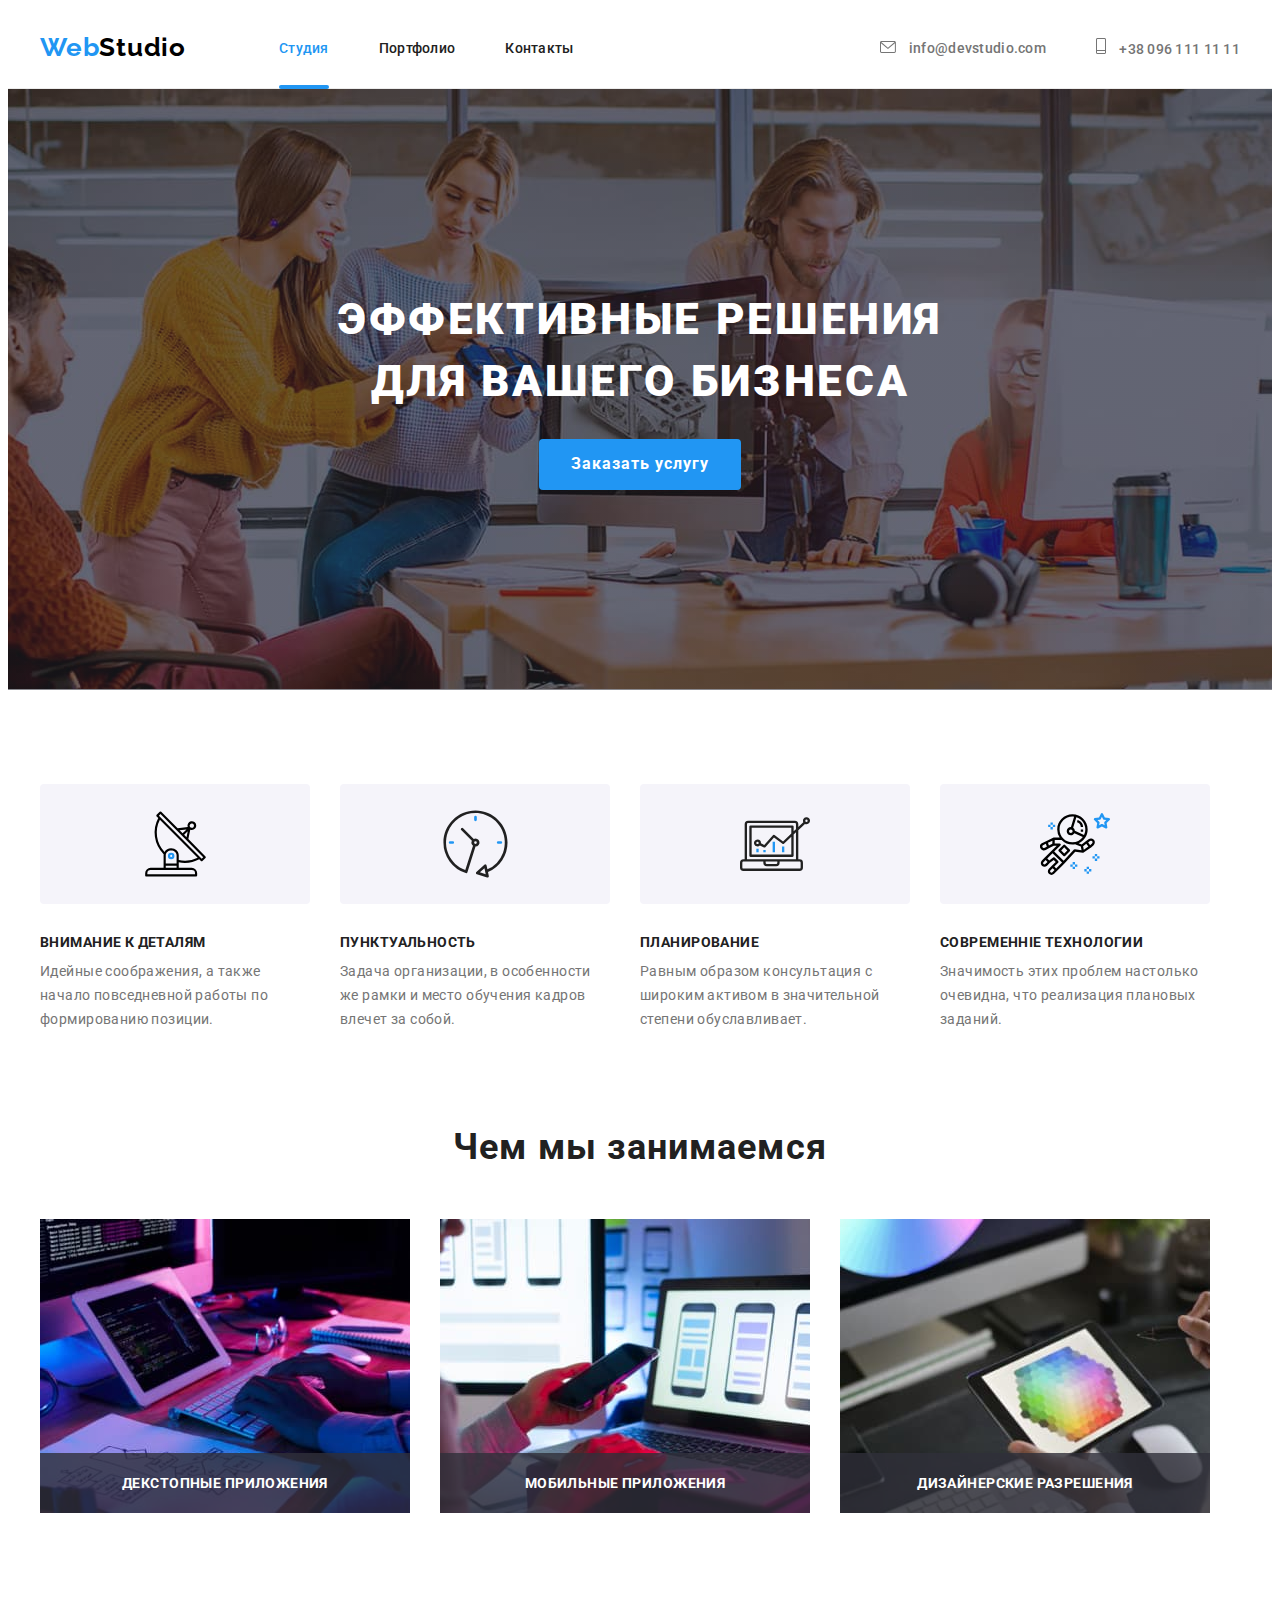
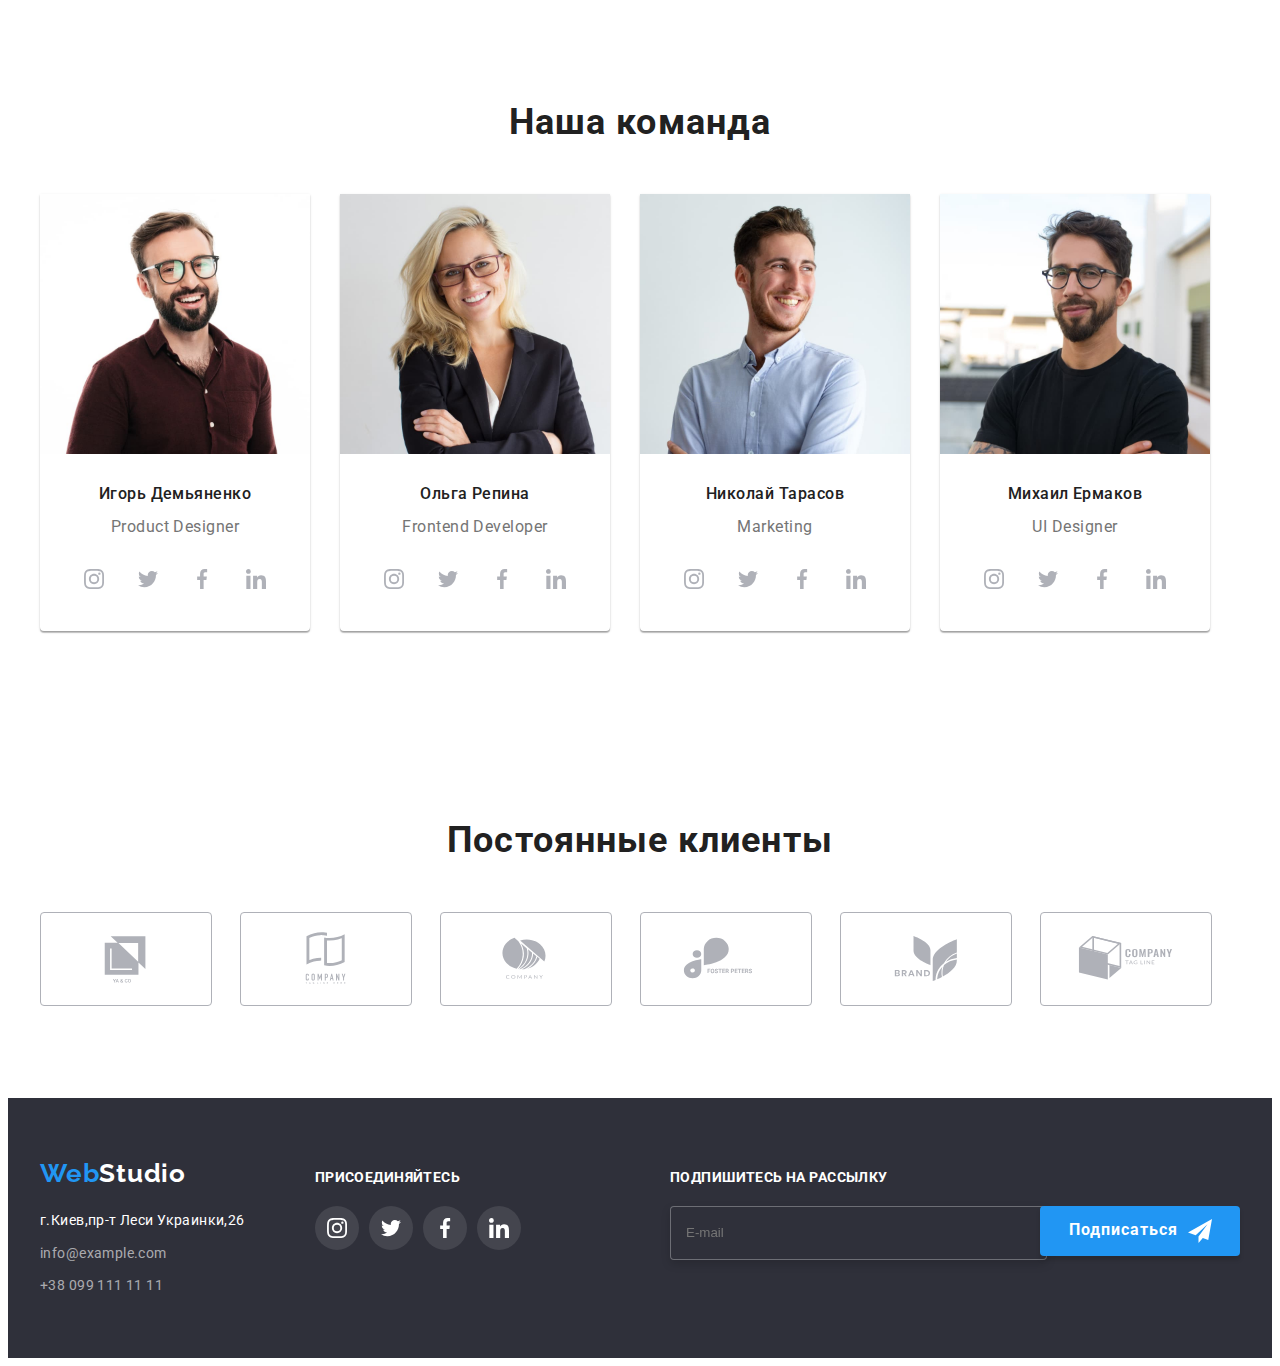
==== index.html @ 76619e41 "Add files via upload" ====
<!DOCTYPE html>
<html lang="en">

<head>
    <meta charset="UTF-8" />
    <meta http-equiv="X-UA-Compatible" content="IE=edge" />
    <meta name="viewport" content="width=device-width, initial-scale=1.0" />
    <title>Document</title>
    <link rel="stylesheet" href="https://cdnjs.cloudflare.com/ajax/libs/modern-normalize/1.1.0/modern-normalize.min.css"
        integrity="sha512-wpPYUAdjBVSE4KJnH1VR1HeZfpl1ub8YT/NKx4PuQ5NmX2tKuGu6U/JRp5y+Y8XG2tV+wKQpNHVUX03MfMFn9Q=="
        crossorigin="anonymous" referrerpolicy="no-referrer" />
    <link rel="preconnect" href="https://fonts.googleapis.com">
    <link rel="preconnect" href="https://fonts.gstatic.com" crossorigin>
    <link
        href="https://fonts.googleapis.com/css2?family=Raleway:wght@700&family=Roboto:wght@400;500;700;900&display=swap"
        rel="stylesheet">
    <link rel="stylesheet" href="/css/main.min.css">
</head>

<body>
    <header class="header">
        <div class="container header-container">
            <a class="logo" href="">
                <span class="logo__label">Web</span><span class="logo__label logo__label--black">Studio</span>
            </a>
            <nav class="menu">
                <ul class="menu__list">
                    <li class="menu__item"><a class="menu__link menu__link--current" href="/">Cтудия</a></li>
                    <li class="menu__item"><a class="menu__link" href="/portfolio.html">Портфолио</a></li>
                    <li class="menu__item"><a class="menu__link" href="/">Контакты</a></li>
                </ul>
            </nav>
            <ul class="auth-nav">
                <li class="auth-nav__item"><a class="auth-nav__link" href="malito:info@devstudio.com">
                        <svg class="auth-nav__icon" width="16" height="12">
                            <use href="./img/icons.svg#icon-phone"></use>
                        </svg>
                        info@devstudio.com</a>
                </li>
                <li class="auth-nav__item"><a class="auth-nav__link" href="tel:+380961111111">
                        <svg class="auth-nav__icon" width="10" height="16">
                            <use href="./img/icons.svg#icon-mobile"></use>
                        </svg>
                        +38 096 111 11 11</a></li>
            </ul>
        </div>
    </header>
    <main>
        <!-- HERO -->
        <section class="section hero">
            <div class="container">
                <h1 class="hero__title">ЭФФЕКТИВНЫЕ РЕШЕНИЯ ДЛЯ ВАШЕГО БИЗНЕСА</h1>
                <button data-modal-open class="hero__button" type="button">Заказать услугу</button>
                <div class="backdrop is-hidden" data-modal>
                    <div class="modal">
                        <form class="modal__form">
                            <h2 class="modal__title">Оставьте свои данные, мы вам перезвоним</h2>
                            <label class="modal__field">
                                <span class="modal__label">Имя</span>
                                <input type="text" class="modal__input" name="name" />
                                <svg class="modal__icon" width="18" height="18">
                                    <use href="./img/icons.svg#icon-person"></use>
                                </svg>
                            </label>
                            <label class="modal__field">
                                <span class="modal__label">Телефон</span>
                                <input type="text" class="modal__input" name="name" />
                                <svg class="modal__icon" width="18" height="18">
                                    <use href="./img/icons.svg#icon-phone-modal"></use>
                                </svg>
                            </label>
                            <label class="modal__field">
                                <span class="modal__label">Почта</span>
                                <input type="text" class="modal__input" name="name" />
                                <svg class="modal__icon" width="18" height="18">
                                    <use href="./img/icons.svg#icon-email-modal"></use>
                                </svg>
                            </label>
                            <label class="modal__textarea">
                                <span class="modal__textarea-item">Коментарий</span>
                                <textarea class="modal__textarea-coment" name="coment"
                                    placeholder="Введите текст"></textarea>
                            </label>
                            <label class="checkbox">
                                <input type="checkbox" class="checkbox__input" name="policy" />
                                <span class="checkbox__icon"></span>
                                <svg class="checkbox__check-icon" width="16" height="15">
                                    <use href="./img/icons.svg#icon-icon-check"></use>
                                </svg>
                                <span class="checkbox__text">Cоглашаюсь c рассылкой и принимаю <a
                                        class="checkbox__contract" href="/">Условия договора</a></span>
                            </label>
                            <button type="submit" class="modal__submit">Отправить</button>

                        </form>
                        <button class="modal__button" data-modal-close>
                            <svg width="18" height="18">
                                <use href="./img/icons.svg#icon-close"></use>
                            </svg>
                        </button>
                    </div>
                </div>
            </div>
        </section>
        <!-- FEATURE -->
        <section class="section">
            <div class="container">
                <ul class="feature">
                    <li class="feature__item">
                        <div class="feature__icon">
                            <svg width="65" height="70">
                                <use href="./img/icons.svg#icon-antena"></use>
                            </svg>
                        </div>
                        <h3 class="feature__title">ВНИМАНИЕ К ДЕТАЛЯМ</h3>
                        <p class="feature__text">Идейные соображения, а также начало повседневной
                            работы по
                            формированию
                            позиции.
                        </p>
                    </li>
                    <li class="feature__item">
                        <div class="feature__icon">
                            <svg width="67" height="70">
                                <use href="./img/icons.svg#icon-clock"></use>
                            </svg>
                        </div>
                        <h3 class="feature__title">ПУНКТУАЛЬНОСТЬ</h3>
                        <p class="feature__text">
                            Задача организации, в особенности же рамки и место обучения кадров
                            влечет за собой.
                        </p>
                    </li>
                    <li class="feature__item">
                        <div class="feature__icon">
                            <svg width="70" height="70">
                                <use href="./img/icons.svg#icon-diagram"></use>
                            </svg>
                        </div>
                        <h3 class="feature__title">ПЛАНИРОВАНИЕ</h3>
                        <p class="feature__text">
                            Равным образом консультация с широким активом в значительной
                            степени обуславливает.
                        </p>
                    </li>
                    <li class="feature__item">
                        <div class="feature__icon">
                            <svg width="70" height="70">
                                <use href="./img/icons.svg#icon-astronaut"></use>
                            </svg>
                        </div>
                        <h3 class="feature__title">СОВРЕМЕННІЕ ТЕХНОЛОГИИ</h3>
                        <p class="feature__text">Значимость этих проблем настолько очевидна, что
                            реализация плановых
                            заданий.
                        </p>
                    </li>
                </ul>
            </div>
        </section>
        <!-- ACTIVITY -->
        <section class="section--activity">
            <div class="activity container">
                <h2 class="pre__title">Чем мы занимаемся</h2>
                <ul class="activity__list">
                    <li class="activity__item">
                        <div class="activity__thumb">
                            <div class="activity__thumb-box">
                                <h3 class="activity__thumb-product">ДЕКСТОПНЫЕ ПРИЛОЖЕНИЯ</h3>
                            </div>
                            <img src="/img/planning.jpg" alt="Планирование" width="370" />
                        </div>
                    </li>
                    <li class="activity__item">
                        <div class="activity__thumb">
                            <div class="activity__thumb-box">
                                <h3 class="activity__thumb-product">МОБИЛЬНЫЕ ПРИЛОЖЕНИЯ</h3>
                            </div>
                            <img src="/img/Punctuality.jpg" alt="Пунктуальность" width="370" />
                        </div>
                    </li>
                    <li class="activity__item">
                        <div class="activity__thumb">
                            <div class="activity__thumb-box">
                                <h3 class="activity__thumb-product">ДИЗАЙНЕРСКИЕ РАЗРЕШЕНИЯ</h3>
                            </div>
                            <img src="/img/technologies.jpg" alt="Современные технологии" width="370" />
                        </div>
                    </li>
                </ul>
            </div>
        </section>
        <!-- Наша команда -->
        <section class="section comand">
            <div class="comand container">
                <h2 class="pre__title">Наша команда</h2>
                <ul class="comand__list">
                    <li class="comand__list-item">
                        <img src="/img/Product_Designer.jpg" alt="Product Designer" width="270" />
                        <div class="comand__thumb">
                            <h3 class="comand__thumb-title">Игорь Демьяненко</h3>
                            <p class="comand__thumb-text">Product Designer</p>
                            <div class="comand__icon">
                                <ul class="comand__icon-list">
                                    <li class="comand__icon-item">
                                        <a class="comand__icon-link" href="https://www.instagram.com">
                                            <svg width="20" height="20">
                                                <use href="./img/icons.svg#icon-instagram"></use>
                                            </svg>
                                        </a>
                                    </li>
                                    <li class="comand__icon-item">
                                        <a class="comand__icon-link" href="https://twitter.com">
                                            <svg width="20" height="20">
                                                <use href="./img/icons.svg#icon-twitter"></use>
                                            </svg>
                                        </a>
                                    </li>
                                    <li class="comand__icon-item">
                                        <a class="comand__icon-link" href="https://m.facebook.com">
                                            <svg class="icon-network" width="20" height="20">
                                                <use href="./img/icons.svg#icon-facebook"></use>
                                            </svg>
                                        </a>
                                    </li>
                                    <li class="comand__icon-item">
                                        <a class="comand__icon-link" href="https://www.linkedin.com">
                                            <svg width="20" height="20">
                                                <use href="./img/icons.svg#icon-linkedin"></use>
                                            </svg>
                                        </a>
                                    </li>
                                </ul>
                            </div>
                        </div>
                    </li>
                    <li class="comand__list-item">
                        <img src="/img/Frontend_Developer.jpg" alt="Frontend Developer" width="270" />
                        <div class="comand__thumb">
                            <h3 class="comand__thumb-title">Ольга Репина</h3>
                            <p class="comand__thumb-text">Frontend Developer</p>
                            <div class="comand__icon">
                                <ul class="comand__icon-list">
                                    <li class="comand__icon-item">
                                        <a class="comand__icon-link" href="https://www.instagram.com">
                                            <svg width="20" height="20">
                                                <use href="./img/icons.svg#icon-instagram"></use>
                                            </svg>
                                        </a>
                                    </li>
                                    <li class="comand__icon-item">
                                        <a class="comand__icon-link" href="https://twitter.com">
                                            <svg width="20" height="20">
                                                <use href="./img/icons.svg#icon-twitter"></use>
                                            </svg>
                                        </a>
                                    </li>
                                    <li class="comand__icon-item">
                                        <a class="comand__icon-link" href="https://m.facebook.com">
                                            <svg width="20" height="20">
                                                <use href="./img/icons.svg#icon-facebook"></use>
                                            </svg>
                                        </a>
                                    </li>
                                    <li class="comand__icon-item">
                                        <a class="comand__icon-link" href="https://www.linkedin.com">
                                            <svg width="20" height="20">
                                                <use href="./img/icons.svg#icon-linkedin"></use>
                                            </svg>
                                        </a>
                                    </li>
                                </ul>
                            </div>
                        </div>
                    </li>
                    <li class="comand__list-item">
                        <img src="/img/Marketing.jpg" alt="Marketing" width="270" />
                        <div class="comand__thumb">
                            <h3 class="comand__thumb-title">Николай Тарасов</h3>
                            <p class="comand__thumb-text">Marketing</p>
                            <div class="comand__icon">
                                <ul class="comand__icon-list">
                                    <li class="comand__icon-item">
                                        <a class="comand__icon-link" href="https://www.instagram.com">
                                            <svg width="20" height="20">
                                                <use href="./img/icons.svg#icon-instagram"></use>
                                            </svg>
                                        </a>
                                    </li>
                                    <li class="comand__icon-item">
                                        <a class="comand__icon-link" href="https://twitter.com">
                                            <svg width="20" height="20">
                                                <use href="./img/icons.svg#icon-twitter"></use>
                                            </svg>
                                        </a>
                                    </li>
                                    <li class="comand__icon-item">
                                        <a class="comand__icon-link" href="https://m.facebook.com">
                                            <svg width="20" height="20">
                                                <use href="./img/icons.svg#icon-facebook"></use>
                                            </svg>
                                        </a>
                                    </li>
                                    <li class="comand__icon-item">
                                        <a class="comand__icon-link" href="https://www.linkedin.com">
                                            <svg width="20" height="20">
                                                <use href="./img/icons.svg#icon-linkedin"></use>
                                            </svg>
                                        </a>
                                    </li>
                                </ul>
                            </div>
                        </div>
                    </li>
                    <li class="comand__list-item">
                        <img src="/img/UI_Designer.jpg" alt="Designer" width="270" />
                        <div class="comand__thumb">
                            <h3 class="comand__thumb-title">Михаил Ермаков</h3>
                            <p class="comand__thumb-text">UI Designer</p>
                            <div class="comand__icon">
                                <ul class="comand__icon-list">
                                    <li class="comand__icon-item">
                                        <a class="comand__icon-link" href="https://www.instagram.com">
                                            <svg width="20" height="20">
                                                <use href="./img/icons.svg#icon-instagram"></use>
                                            </svg>
                                        </a>
                                    </li>
                                    <li class="comand__icon-item">
                                        <a class="comand__icon-link" href="https://twitter.com">
                                            <svg width="20" height="20">
                                                <use href="./img/icons.svg#icon-twitter"></use>
                                            </svg>
                                        </a>
                                    </li>
                                    <li class="comand__icon-item">
                                        <a class="comand__icon-link" href="https://m.facebook.com">
                                            <svg width="20px" height="20px">
                                                <use href="./img/icons.svg#icon-facebook"></use>
                                            </svg>
                                        </a>
                                    </li>
                                    <li class="comand__icon-item">
                                        <a class="comand__icon-link" href="https://www.linkedin.com">
                                            <svg width="20" height="20">
                                                <use href="./img/icons.svg#icon-linkedin"></use>
                                            </svg>
                                        </a>
                                    </li>
                                </ul>
                            </div>
                        </div>
                    </li>
                </ul>
            </div>
        </section>
        <section class="section">
            <div class="client container">
                <h2 class="pre__title">Постоянные клиенты</h2>
                <ul class="client__list">
                    <li class="client__logo">
                        <a class="client__link" href="">
                            <svg class="client__icon" width="106" height="60">
                                <use href="./img/icons.svg#icon-client-one"></use>
                            </svg>
                        </a>
                    </li>
                    <li class="client__logo">
                        <a class="client__link" href="">
                            <svg class="client__icon" width="106" height="60">
                                <use href="./img/icons.svg#icon-client-two"></use>
                            </svg>
                        </a>
                    </li>
                    <li class="client__logo">
                        <a class="client__link" href="">
                            <svg class="client__icon" width="106" height="60">
                                <use href="./img/icons.svg#icon-client-three"></use>
                            </svg>
                        </a>
                    </li>
                    <li class="client__logo">
                        <a class="client__link" href="">
                            <svg class="client__icon" width="106" height="60">
                                <use href="./img/icons.svg#icon-client-four"></use>
                            </svg>
                        </a>
                    </li>
                    <li class="client__logo">
                        <a class="client__link" href="">
                            <svg class="client__icon" width="106" height="60">
                                <use href="./img/icons.svg#icon-client-five"></use>
                            </svg>
                        </a>
                    </li>
                    <li class="client__logo">
                        <a class="client__link" href="">
                            <svg class="client__icon" width="106" height="60">
                                <use href="./img/icons.svg#icon-client-six"></use>
                            </svg>
                        </a>
                    </li>
                </ul>
            </div>
        </section>
    </main>
    <!-- Footer -->
    <footer class="section--footer">
        <div class="footer container">
            <div class="footer__logo">
                <a class="footer__link" href="/">
                    <span class="footer__logo-label">Web</span><span
                        class="footer__logo-label footer__logo-label--white">Studio</span>
                </a>
                <address class="address">
                    <ul class="address__list">
                        <li class="address__item">
                            <a class="address__link address__link--map" href="/">г.Киев,пр-т Леси Украинки,26</a>
                        </li>
                        <li class="address__item">
                            <a class="address__link" href="malito:info@example.com">info@example.com</a>
                        </li>
                        <li class="address__item">
                            <a class="address__link" href="tel:+380991111111">+38 099 111 11 11
                            </a>
                        </li>
                    </ul>
                </address>
            </div>
            <div class="social">
                <h3 class="social__title">ПРИСОЕДИНЯЙТЕСЬ</h3>
                <ul class="social__list">
                    <li class="social__item">
                        <a class="social__link" href="https://www.instagram.com">
                            <svg width="20" height="20">
                                <use href="./img/icons.svg#icon-instagram"></use>
                            </svg>
                        </a>
                    </li>
                    <li class="social__item">
                        <a class="social__link" href="https://twitter.com">
                            <svg width="20" height="20">
                                <use href="./img/icons.svg#icon-twitter"></use>
                            </svg>
                        </a>
                    </li>
                    <li class="social__item">
                        <a class="social__link" href="https://m.facebook.com">
                            <svg width="20" height="20">
                                <use href="./img/icons.svg#icon-facebook"></use>
                            </svg>
                        </a>
                    </li>
                    <li class="social__item">
                        <a class="social__link" href="https://www.linkedin.com">
                            <svg width="20" height="20">
                                <use href="./img/icons.svg#icon-linkedin"></use>
                            </svg>
                        </a>
                    </li>
                </ul>
            </div>
            <div class="subscribe">
                <h3 class="subscribe__title">ПОДПИШИТЕСЬ НА РАССЫЛКУ</h3>
                <form class="subscribe__form">
                    <label class="subscribe__lebel">
                        <input type="text" class="subscribe__input" name="name" placeholder="E-mail" />
                    </label>
                    <button type="submit" class="subscribe__button">Подписаться
                        <svg class="subscribe__icon" width="24" height="24">
                            <use href="./img/icons.svg#icon-send"></use>
                        </svg>
                    </button>
                </form>
            </div>
        </div>
    </footer>
    <script src="./js/modal.js"></script>
</body>

</html>
---- css/main.min.css ----
:root{--main-text-color: #212121;--second-text-color: #757575;--third-text-color: #2196f3;--fourth-text-color: #ffffff;--five-text-color: #000000;--six-text-color: rgba(255, 255, 255, 0.6);--background-text-color: #2f303a;--background-icon-color: #f5f4fa;--icon-color: #afb1b8;--border-color: #eeeeee;--transition--: 250ms cubic-bezier(0.4, 0, 0.2, 1)}p,h1,h2,h3,h4,h5,h6{margin:0}a{text-decoration:none;-webkit-transition:var(--transition--);transition:var(--transition--)}ul{margin:0;padding:0;list-style:none}button{cursor:pointer;-webkit-transition:var(--transition--);transition:var(--transition--)}img{display:block;max-width:100%;height:auto}body{font-family:"Roboto","Raleway";color:var(--main-text-color)}.container{width:1200px;padding-left:15px;padding-right:15px;margin:0 auto}.section{padding-top:94px;padding-bottom:94px;margin:auto}.pre__title{text-align:center;font-weight:700;font-size:36px;line-height:1.2;letter-spacing:.03em;margin-bottom:50px}.header{padding-top:24px;padding-bottom:25px;margin:auto;border-bottom:1px solid #ececec;color:var(--fourth-text-color)}.header-container{display:-webkit-box;display:-ms-flexbox;display:flex;-webkit-box-align:center;-ms-flex-align:center;align-items:center}.logo{margin-right:93px}.logo__label{color:var(--third-text-color);font-style:normal;font-family:Raleway;font-weight:700;font-size:26px;line-height:1.2;letter-spacing:.03em}.logo__label--black{color:var(--five-text-color)}.menu{display:-webkit-box;display:-ms-flexbox;display:flex;-webkit-box-align:center;-ms-flex-align:center;align-items:center;-webkit-transition:var(--transition--);transition:var(--transition--)}.menu__list{display:-webkit-box;display:-ms-flexbox;display:flex;-webkit-transition:var(--transition--);transition:var(--transition--)}.menu__list .menu__item:not(:last-child){margin-right:50px}.menu__link{color:var(--main-text-color);font-weight:500;font-size:14px;line-height:1.2;letter-spacing:.02em;-webkit-transition:var(--transition--);transition:var(--transition--)}.menu__link--current{position:relative;color:var(--third-text-color)}.menu__link--current::after{position:absolute;margin-top:28px;content:"";display:block;width:100%;height:4px;background:var(--third-text-color);border-radius:2px;-webkit-transition:var(--transition--);transition:var(--transition--)}.menu__link:hover,.menu__link:focus{color:var(--third-text-color)}.auth-nav{display:-webkit-box;display:-ms-flexbox;display:flex;margin-left:auto;-webkit-box-align:center;-ms-flex-align:center;align-items:center}.auth-nav .auth-nav__item:not(:last-child){margin-right:50px}.auth-nav .auth-nav__icon{margin-right:10px;fill:currentColor}.auth-nav__link{color:var(--second-text-color);font-weight:500;font-size:14px;line-height:1.2;letter-spacing:.02em;-webkit-transition:var(--transition--);transition:var(--transition--)}.auth-nav__link:hover,.auth-nav__link:focus{color:var(--third-text-color)}.hero{max-width:1600px;padding-top:200px;padding-bottom:200px;margin:auto;text-align:center;background-image:-webkit-gradient(linear, left top, right top, from(rgba(47, 48, 58, 0.4)), to(rgba(47, 48, 58, 0.4))),url(../img/img-hero.jpg);background-image:linear-gradient(to right, rgba(47, 48, 58, 0.4), rgba(47, 48, 58, 0.4)),url(../img/img-hero.jpg);background-position:center;background-repeat:no-repeat;background-color:rgba(47,48,58,.4)}.hero__title{width:696px;height:120px;margin-left:auto;margin-right:auto;margin-bottom:30px;color:var(--fourth-text-color);font-weight:900;font-size:44px;line-height:1.4;letter-spacing:.06em}.hero__button{display:block;padding:10px 32px;border-radius:4px;margin-right:auto;margin-left:auto;border:none;background-color:var(--third-text-color);color:var(--fourth-text-color);font-family:inherit;font-weight:700;font-size:16px;line-height:1.9;letter-spacing:.06em;-webkit-transition:var(--transition--);transition:var(--transition--)}.hero-buttons:focus{color:var(--fourth-text-color)}.backdrop{position:fixed;top:0;left:0;width:100%;height:100%;background-color:rgba(0,0,0,.2);opacity:1;-webkit-transition:var(--transition--);transition:var(--transition--);z-index:1}.backdrop.is-hidden{opacity:0;pointer-events:none}.modal{position:absolute;top:50%;left:50%;-webkit-transform:translate(-50%, -50%);transform:translate(-50%, -50%);-webkit-transition:var(--transition--);transition:var(--transition--);max-width:528px;max-height:581px;background-color:var(--fourth-text-color);-webkit-box-shadow:0px 1px 3px rgba(0,0,0,.12),0px 1px 1px rgba(0,0,0,.14),0px 2px 1px rgba(0,0,0,.2);box-shadow:0px 1px 3px rgba(0,0,0,.12),0px 1px 1px rgba(0,0,0,.14),0px 2px 1px rgba(0,0,0,.2);border-radius:4px}.modal__form{padding:40px;width:528px;height:581px}.modal__title{padding-bottom:30px;font-weight:700;font-size:20px;line-height:1.2;text-align:center;letter-spacing:.03em}.modal__field{position:relative;display:block;margin-bottom:28px}.modal__label{position:absolute;left:0;top:-15px;color:var(--second-text-color);font-size:12px;line-height:1.2;letter-spacing:.01em}.modal__input{width:100%;height:40px;margin:0;padding-left:42px;border:1px solid rgba(33,33,33,.2);border-radius:4px;outline:none;background-color:transparent;-webkit-transition:var(--transition--);transition:var(--transition--);cursor:pointer}.modal__input:focus+.modal__icon{fill:var(--third-text-color)}.modal__input:focus{border-color:var(--third-text-color)}.modal__icon{position:absolute;top:50%;-webkit-transform:translateY(-50%);transform:translateY(-50%);left:12px;-webkit-transition:var(--transition--);transition:var(--transition--)}.modal__textarea{position:relative;display:block;margin-bottom:20px}.modal__textarea-item{position:absolute;left:0;top:-15px;font-size:12px;line-height:1.2;letter-spacing:.01em;color:var(--second-text-color)}.modal__textarea-coment{width:100%;height:120px;padding:12px 16px;resize:none;border:1px solid rgba(33,33,33,.2);border-radius:4px;outline:none;-webkit-transition:var(--transition--);transition:var(--transition--);cursor:pointer}.modal__textarea-coment::-webkit-input-placeholder{font-size:12px;line-height:1.2;letter-spacing:.01em;color:rgba(117,117,117,.5)}.modal__textarea-coment::-moz-placeholder{font-size:12px;line-height:1.2;letter-spacing:.01em;color:rgba(117,117,117,.5)}.modal__textarea-coment:-ms-input-placeholder{font-size:12px;line-height:1.2;letter-spacing:.01em;color:rgba(117,117,117,.5)}.modal__textarea-coment::-ms-input-placeholder{font-size:12px;line-height:1.2;letter-spacing:.01em;color:rgba(117,117,117,.5)}.modal__textarea-coment::placeholder{font-size:12px;line-height:1.2;letter-spacing:.01em;color:rgba(117,117,117,.5)}.modal__textarea-coment:focus{border-color:var(--third-text-color)}.modal__submit{width:200px;height:50px;-webkit-box-shadow:0px 4px 4px rgba(0,0,0,.15);box-shadow:0px 4px 4px rgba(0,0,0,.15);border-radius:4px;color:var(--fourth-text-color);background-color:var(--third-text-color);border:none;font-family:inherit;font-weight:700;font-size:16px;line-height:1.9;letter-spacing:.06em;-webkit-transition:var(--transition--);transition:var(--transition--)}.checkbox{position:relative;display:block;width:423px;height:24px;margin-bottom:30px;-webkit-transition:var(--transition--);transition:var(--transition--)}.checkbox__input{position:absolute;-webkit-appearance:none;-moz-appearance:none;appearance:none;-webkit-transition:var(--transition--);transition:var(--transition--)}.checkbox__icon{position:absolute;display:block;left:0px;top:50%;-webkit-transform:translateY(-50%);transform:translateY(-50%);width:16px;height:15px;background-color:var(--fourth-text-color);border:2px solid var(--main-text-color);border-radius:2px;-webkit-transition:var(--transition--);transition:var(--transition--);border-color:var(--main-text-color)}.checkbox__check-icon{position:absolute;left:0px;top:50%;-webkit-transform:translateY(-50%);transform:translateY(-50%);z-index:1;opacity:0;-webkit-transition:var(--transition--);transition:var(--transition--);cursor:pointer}.checkbox__input:checked+.checkbox__icon{background-color:var(--third-text-color);background-size:contain;background-origin:border-box;border-color:var(--third-text-color)}.checkbox__input:checked~.checkbox__check-icon{opacity:1}.checkbox__text{display:block;position:absolute;left:23px;top:50%;-webkit-transform:translateY(-50%);transform:translateY(-50%);font-size:14px;line-height:1.7;letter-spacing:.01em;color:var(--second-text-color)}.checkbox__contract{color:var(--third-text-color);text-decoration:underline;-webkit-text-decoration-skip-ink:none;text-decoration-skip-ink:none}.modal__button{display:-webkit-box;display:-ms-flexbox;display:flex;position:absolute;width:30px;height:30px;top:8px;right:8px;border:1px solid rgba(0,0,0,.1);border-radius:50%;background-color:var(--fourth-text-color);-webkit-box-align:center;-ms-flex-align:center;align-items:center;cursor:pointer;-webkit-transition:var(--transition--);transition:var(--transition--)}.modal__button:hover{fill:var(--third-text-color)}.feature{display:-webkit-box;display:-ms-flexbox;display:flex}.feature__icon{display:-webkit-box;display:-ms-flexbox;display:flex;width:270px;height:120px;-webkit-box-pack:center;-ms-flex-pack:center;justify-content:center;-webkit-box-align:center;-ms-flex-align:center;align-items:center;margin-bottom:30px;border-radius:4px;background-color:var(--background-icon-color)}.feature__title{color:var(--main-text-color);font-weight:700;font-size:14px;line-height:1.2;letter-spacing:.03em}.feature__item:not(:last-child){margin-right:30px}.feature__text{width:270px;margin-top:10px;color:var(--second-text-color);font-size:14px;line-height:1.7;letter-spacing:.03em}.section--activity{padding-bottom:94px}.activity__list{display:-webkit-box;display:-ms-flexbox;display:flex}.activity__list .activity__item:not(:last-child){margin-right:30px}.activity__thumb{position:relative}.activity__thumb-product{position:absolute;color:var(--fourth-text-color);font-weight:700;font-size:14px;line-height:1.2;letter-spacing:.03em}.activity__thumb-box{position:absolute;display:-webkit-box;display:-ms-flexbox;display:flex;-webkit-box-pack:center;-ms-flex-pack:center;justify-content:center;-webkit-box-align:center;-ms-flex-align:center;align-items:center;width:100%;height:60px;bottom:0;background:rgba(47,48,58,.8)}.section--comand{background-color:var(--background-icon-color)}.comand__list{display:-webkit-box;display:-ms-flexbox;display:flex}.comand__list-item{background-color:var(--fourth-text-color);margin-right:30px;-webkit-box-shadow:0px 1px 3px rgba(0,0,0,.12),0px 1px 1px rgba(0,0,0,.14),0px 2px 1px rgba(0,0,0,.2);box-shadow:0px 1px 3px rgba(0,0,0,.12),0px 1px 1px rgba(0,0,0,.14),0px 2px 1px rgba(0,0,0,.2);border-radius:0px 0px 4px 4px;-webkit-transition:var(--transition--);transition:var(--transition--)}.comand__list .comand__list-item:last-child{margin-right:0px}.comand__thumb{padding-top:30px;padding-bottom:30px}.comand__thumb-title{text-align:center;color:var(--main-text-color);font-weight:500;font-size:16px;line-height:1.2;letter-spacing:.03em}.comand__thumb-text{margin-top:10px;text-align:center;color:var(--second-text-color);font-size:16px;line-height:1.7;letter-spacing:.03em}.comand__icon{width:206px;height:44px;margin-right:auto;margin-left:auto;margin-top:16px}.comand__icon-list{display:-webkit-box;display:-ms-flexbox;display:flex;-webkit-box-pack:justify;-ms-flex-pack:justify;justify-content:space-between;text-align:center;-webkit-box-align:center;-ms-flex-align:center;align-items:center}.comand__icon-item{display:-webkit-box;display:-ms-flexbox;display:flex;-webkit-box-pack:center;-ms-flex-pack:center;justify-content:center;margin-right:10px;background-color:var(--fourth-text-color)}.comand__icon-item:last-child{margin-right:0px}.comand__icon-link{display:-webkit-box;display:-ms-flexbox;display:flex;-webkit-box-pack:center;-ms-flex-pack:center;justify-content:center;-webkit-box-align:center;-ms-flex-align:center;align-items:center;width:44px;height:44px;border-radius:50%;fill:var(--icon-color);-webkit-transition:var(--transition--);transition:var(--transition--)}.comand__icon-link:hover,.comand__icon-link:focus{fill:var(--fourth-text-color);background-color:var(--third-text-color)}.client__list{display:-webkit-box;display:-ms-flexbox;display:flex}.client__logo{width:170px;height:92px;margin-right:30px}.client__logo:last-child{margin-right:0px}.client__link{width:100%;height:100%;display:-webkit-box;display:-ms-flexbox;display:flex;-webkit-box-align:center;-ms-flex-align:center;align-items:center;-webkit-box-pack:center;-ms-flex-pack:center;justify-content:center;border:1px solid #afb1b8;border-radius:4px;color:var(--icon-color);-webkit-transition:var(--transition--);transition:var(--transition--)}.client__icon{fill:currentColor}.client__link:hover,.client__link:focus{color:var(--third-text-color);border-color:var(--third-text-color)}.section--footer{padding-top:60px;padding-bottom:60px;margin-left:auto;margin-right:auto;background-color:var(--background-text-color);font-style:normal}.footer{display:-webkit-box;display:-ms-flexbox;display:flex;-webkit-box-align:baseline;-ms-flex-align:baseline;align-items:baseline}.footer__logo{margin-right:70px}.footer__logo-label{color:var(--third-text-color);font-style:normal;font-family:Raleway;font-weight:700;font-size:26px;line-height:1.2;letter-spacing:.03em}.footer__logo-label--white{color:var(--fourth-text-color)}.address{-webkit-box-align:center;-ms-flex-align:center;align-items:center}.address__list{margin-top:20px}.address__item:not(:last-child){margin-bottom:9px}.address__link{color:var(--six-text-color);font-style:normal;font-size:14px;line-height:1.7;letter-spacing:.03em;-webkit-transition:var(--transition--);transition:var(--transition--)}.address__link--map{color:var(--fourth-text-color)}.address__link:hover,.address__link:focus{color:var(--third-text-color)}.social__title{padding-bottom:20px;color:var(--fourth-text-color);font-weight:700;font-size:14px;line-height:1.2;letter-spacing:.03em}.social__list{display:-webkit-box;display:-ms-flexbox;display:flex;-webkit-box-pack:justify;-ms-flex-pack:justify;justify-content:space-between}.social__item{display:-webkit-box;display:-ms-flexbox;display:flex;-webkit-box-pack:center;-ms-flex-pack:center;justify-content:center;margin-right:10px}.social__item:last-child{margin-right:0px}.social__link{display:-webkit-box;display:-ms-flexbox;display:flex;-webkit-box-pack:center;-ms-flex-pack:center;justify-content:center;-webkit-box-align:center;-ms-flex-align:center;align-items:center;width:44px;height:44px;border-radius:50%;fill:var(--fourth-text-color);background-color:rgba(255,255,255,.1);-webkit-transition:var(--transition--);transition:var(--transition--)}.social__link:hover,.social__link:focus{background-color:var(--third-text-color)}.subscribe{margin-left:auto}.subscribe__title{display:block;padding-bottom:20px;color:var(--fourth-text-color);font-weight:700;font-size:14px;line-height:1.2;letter-spacing:.03em}.subscribe__form{display:-webkit-box;display:-ms-flexbox;display:flex;-webkit-box-pack:justify;-ms-flex-pack:justify;justify-content:space-between}.subscribe__lebel{width:358px;margin-right:12px}.subscribe__input{width:100%;height:100%;padding-left:15px;color:var(--second-text-color);background-color:var(--background-text-color);border:1px solid rgba(255,255,255,.3);-webkit-filter:drop-shadow(0px 4px 4px rgba(0, 0, 0, 0.15));filter:drop-shadow(0px 4px 4px rgba(0, 0, 0, 0.15));border-radius:4px;-webkit-transition:var(--transition--);transition:var(--transition--)}.subscribe__button{position:relative;width:200px;height:50px;border:none;text-align:center;padding-right:62px;padding-left:29px;background-color:var(--third-text-color);color:var(--fourth-text-color);font-family:inherit;font-weight:700;font-size:16px;line-height:1.9;letter-spacing:.06em;-webkit-transition:var(--transition--);transition:var(--transition--);-webkit-box-shadow:0px 4px 4px rgba(0,0,0,.15);box-shadow:0px 4px 4px rgba(0,0,0,.15);border-radius:4px;border:none}.subscribe__icon{position:absolute;left:148px;top:50%;-webkit-transform:translateY(-50%);transform:translateY(-50%)}.caption{visibility:hidden;position:absolute;width:1px;height:1px;border:0px;padding:0px;white-space:nowrap;overflow:hidden;-webkit-clip-path:inset(100%);clip-path:inset(100%);clip:rect(0 0 0 0)}.filter__list{display:-webkit-box;display:-ms-flexbox;display:flex;-webkit-box-pack:center;-ms-flex-pack:center;justify-content:center;-webkit-transition:var(--transition--);transition:var(--transition--)}.filter__item:not(:last-child){margin-right:8px}.filter__button{padding:6px 22px 6px 22px;border-radius:4px;border-color:Transparent;font-family:inherit;font-weight:500;font-size:16px;line-height:1.6;letter-spacing:.03em;-webkit-transition:var(--transition--);transition:var(--transition--)}.filter__button:hover,.filter__button:focus{background-color:var(--third-text-color);color:var(--fourth-text-color);-webkit-box-shadow:0px 3px 1px rgba(0,0,0,.1),0px 1px 2px rgba(0,0,0,.08),0px 2px 2px rgba(0,0,0,.12);box-shadow:0px 3px 1px rgba(0,0,0,.1),0px 1px 2px rgba(0,0,0,.08),0px 2px 2px rgba(0,0,0,.12)}.example__list{display:-webkit-box;display:-ms-flexbox;display:flex;-ms-flex-wrap:wrap;flex-wrap:wrap;margin-top:50px}.example__item{width:370px;height:404px;margin-right:30px;margin-top:30px}.example__item:nth-child(3n){margin-right:0px}.example__item:nth-child(-n+3){margin-top:0px}.example__link{display:block;background:var(--fourth-text-color);border:1px solid var(--border-color);-webkit-transition:var(--transition--);transition:var(--transition--)}.example__link:hover,.example__link:focus{-webkit-box-shadow:0px 1px 1px rgba(0,0,0,.12),0px 4px 4px rgba(0,0,0,.06),1px 4px 6px rgba(0,0,0,.16);box-shadow:0px 1px 1px rgba(0,0,0,.12),0px 4px 4px rgba(0,0,0,.06),1px 4px 6px rgba(0,0,0,.16)}.example__thumb{position:relative;overflow:hidden}.example__thumb-item{position:absolute;padding:63px 24px;top:0;left:0;width:100%;height:100%;background:rgba(33,150,243,.9);-webkit-transform:translateY(100%);transform:translateY(100%);opacity:0;-webkit-transition:var(--transition--);transition:var(--transition--)}.example__thumb-text{position:absolute;color:var(--fourth-text-color);font-size:18px;line-height:1.6;letter-spacing:.03em;-webkit-transition:var(--transition--);transition:var(--transition--)}.example__border-title{margin-bottom:4px;color:var(--main-text-color);font-weight:700;font-size:18px;line-height:2;letter-spacing:.06em}.example__border-text{color:var(--second-text-color);font-weight:400;font-size:16px;line-height:1.9;letter-spacing:.03em}.example__border{padding:20px 24px 20px 24px;border-top:0px;border-right:1px solid var(--border-color);border-left:1px solid var(--border-color);border-bottom:1px solid var(--border-color)}.example__link:hover .example__thumb .example__thumb-item{opacity:1;-webkit-transform:translateY(0%);transform:translateY(0%)}/*# sourceMappingURL=main.min.css.map */
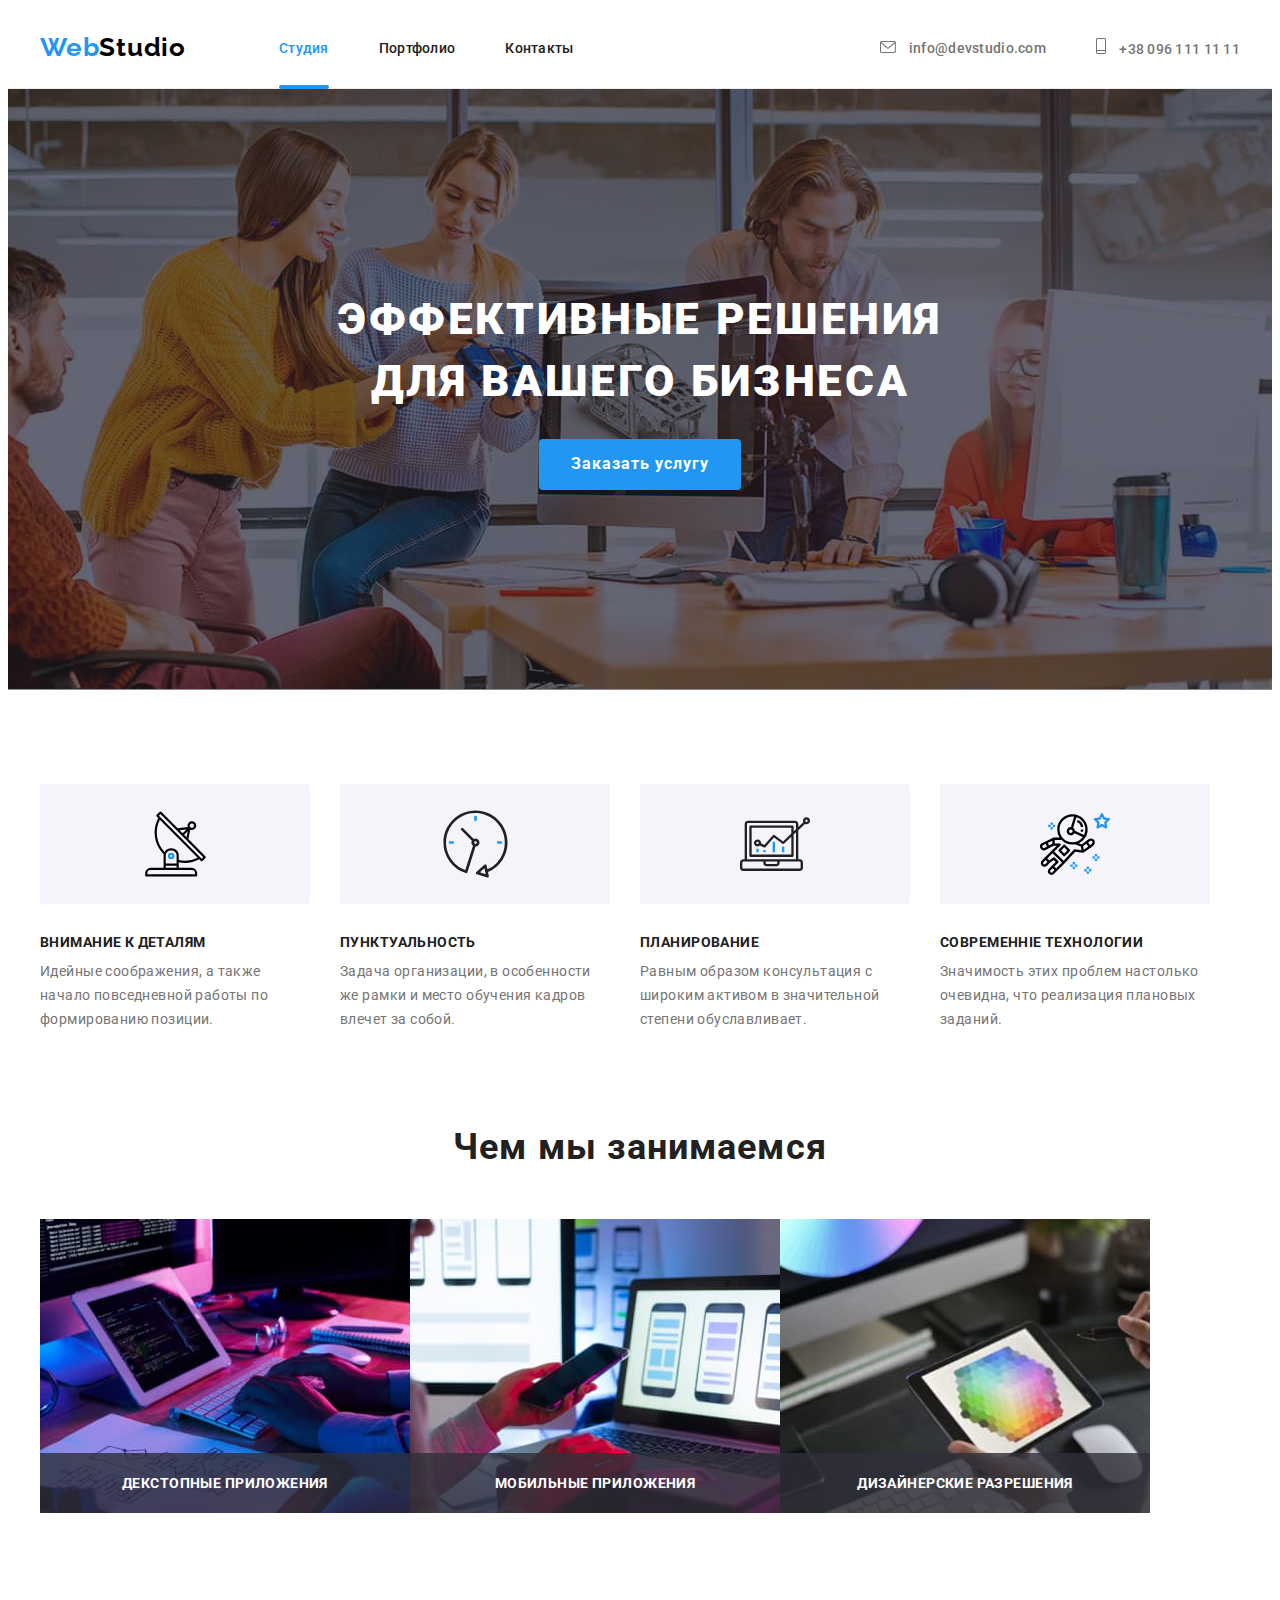
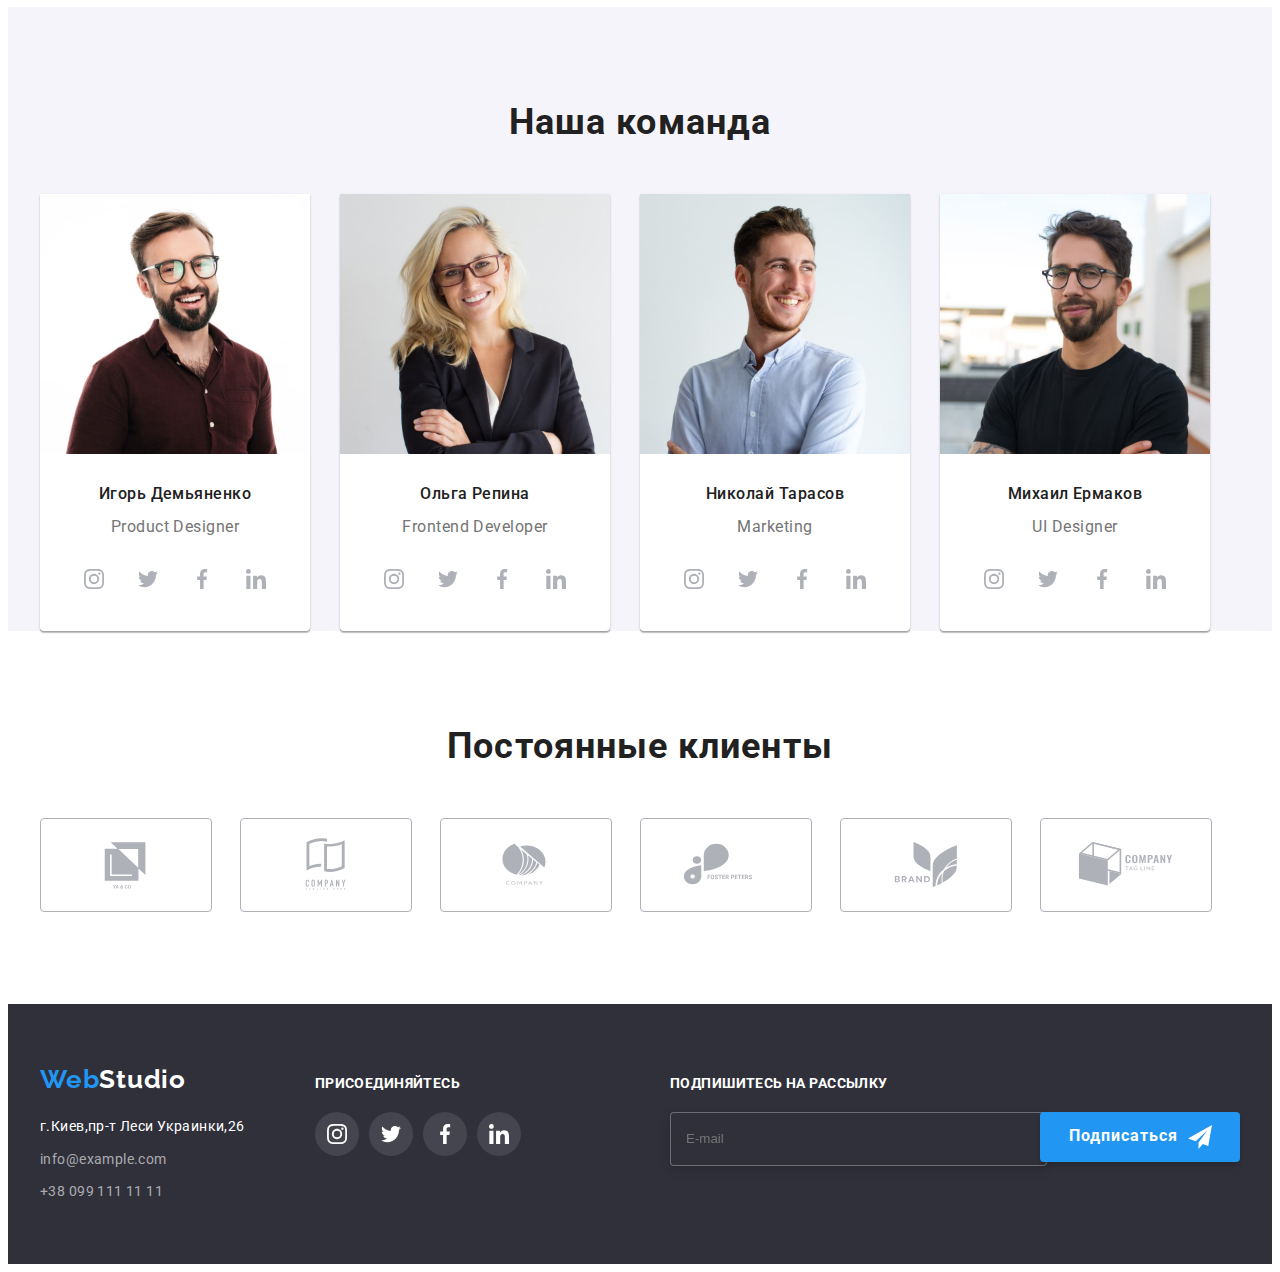
==== commit 5ea4a70e: "Add files via upload" ====
--- a/index.html
+++ b/index.html
@@ -191,7 +191,7 @@
             </div>
         </section>
         <!-- Наша команда -->
-        <section class="section comand">
+        <section class="section--comand">
             <div class="comand container">
                 <h2 class="pre__title">Наша команда</h2>
                 <ul class="comand__list">
--- a/css/main.min.css
+++ b/css/main.min.css
@@ -1 +1,2 @@
-:root{--main-text-color: #212121;--second-text-color: #757575;--third-text-color: #2196f3;--fourth-text-color: #ffffff;--five-text-color: #000000;--six-text-color: rgba(255, 255, 255, 0.6);--background-text-color: #2f303a;--background-icon-color: #f5f4fa;--icon-color: #afb1b8;--border-color: #eeeeee;--transition--: 250ms cubic-bezier(0.4, 0, 0.2, 1)}p,h1,h2,h3,h4,h5,h6{margin:0}a{text-decoration:none;-webkit-transition:var(--transition--);transition:var(--transition--)}ul{margin:0;padding:0;list-style:none}button{cursor:pointer;-webkit-transition:var(--transition--);transition:var(--transition--)}img{display:block;max-width:100%;height:auto}body{font-family:"Roboto","Raleway";color:var(--main-text-color)}.container{width:1200px;padding-left:15px;padding-right:15px;margin:0 auto}.section{padding-top:94px;padding-bottom:94px;margin:auto}.pre__title{text-align:center;font-weight:700;font-size:36px;line-height:1.2;letter-spacing:.03em;margin-bottom:50px}.header{padding-top:24px;padding-bottom:25px;margin:auto;border-bottom:1px solid #ececec;color:var(--fourth-text-color)}.header-container{display:-webkit-box;display:-ms-flexbox;display:flex;-webkit-box-align:center;-ms-flex-align:center;align-items:center}.logo{margin-right:93px}.logo__label{color:var(--third-text-color);font-style:normal;font-family:Raleway;font-weight:700;font-size:26px;line-height:1.2;letter-spacing:.03em}.logo__label--black{color:var(--five-text-color)}.menu{display:-webkit-box;display:-ms-flexbox;display:flex;-webkit-box-align:center;-ms-flex-align:center;align-items:center;-webkit-transition:var(--transition--);transition:var(--transition--)}.menu__list{display:-webkit-box;display:-ms-flexbox;display:flex;-webkit-transition:var(--transition--);transition:var(--transition--)}.menu__list .menu__item:not(:last-child){margin-right:50px}.menu__link{color:var(--main-text-color);font-weight:500;font-size:14px;line-height:1.2;letter-spacing:.02em;-webkit-transition:var(--transition--);transition:var(--transition--)}.menu__link--current{position:relative;color:var(--third-text-color)}.menu__link--current::after{position:absolute;margin-top:28px;content:"";display:block;width:100%;height:4px;background:var(--third-text-color);border-radius:2px;-webkit-transition:var(--transition--);transition:var(--transition--)}.menu__link:hover,.menu__link:focus{color:var(--third-text-color)}.auth-nav{display:-webkit-box;display:-ms-flexbox;display:flex;margin-left:auto;-webkit-box-align:center;-ms-flex-align:center;align-items:center}.auth-nav .auth-nav__item:not(:last-child){margin-right:50px}.auth-nav .auth-nav__icon{margin-right:10px;fill:currentColor}.auth-nav__link{color:var(--second-text-color);font-weight:500;font-size:14px;line-height:1.2;letter-spacing:.02em;-webkit-transition:var(--transition--);transition:var(--transition--)}.auth-nav__link:hover,.auth-nav__link:focus{color:var(--third-text-color)}.hero{max-width:1600px;padding-top:200px;padding-bottom:200px;margin:auto;text-align:center;background-image:-webkit-gradient(linear, left top, right top, from(rgba(47, 48, 58, 0.4)), to(rgba(47, 48, 58, 0.4))),url(../img/img-hero.jpg);background-image:linear-gradient(to right, rgba(47, 48, 58, 0.4), rgba(47, 48, 58, 0.4)),url(../img/img-hero.jpg);background-position:center;background-repeat:no-repeat;background-color:rgba(47,48,58,.4)}.hero__title{width:696px;height:120px;margin-left:auto;margin-right:auto;margin-bottom:30px;color:var(--fourth-text-color);font-weight:900;font-size:44px;line-height:1.4;letter-spacing:.06em}.hero__button{display:block;padding:10px 32px;border-radius:4px;margin-right:auto;margin-left:auto;border:none;background-color:var(--third-text-color);color:var(--fourth-text-color);font-family:inherit;font-weight:700;font-size:16px;line-height:1.9;letter-spacing:.06em;-webkit-transition:var(--transition--);transition:var(--transition--)}.hero-buttons:focus{color:var(--fourth-text-color)}.backdrop{position:fixed;top:0;left:0;width:100%;height:100%;background-color:rgba(0,0,0,.2);opacity:1;-webkit-transition:var(--transition--);transition:var(--transition--);z-index:1}.backdrop.is-hidden{opacity:0;pointer-events:none}.modal{position:absolute;top:50%;left:50%;-webkit-transform:translate(-50%, -50%);transform:translate(-50%, -50%);-webkit-transition:var(--transition--);transition:var(--transition--);max-width:528px;max-height:581px;background-color:var(--fourth-text-color);-webkit-box-shadow:0px 1px 3px rgba(0,0,0,.12),0px 1px 1px rgba(0,0,0,.14),0px 2px 1px rgba(0,0,0,.2);box-shadow:0px 1px 3px rgba(0,0,0,.12),0px 1px 1px rgba(0,0,0,.14),0px 2px 1px rgba(0,0,0,.2);border-radius:4px}.modal__form{padding:40px;width:528px;height:581px}.modal__title{padding-bottom:30px;font-weight:700;font-size:20px;line-height:1.2;text-align:center;letter-spacing:.03em}.modal__field{position:relative;display:block;margin-bottom:28px}.modal__label{position:absolute;left:0;top:-15px;color:var(--second-text-color);font-size:12px;line-height:1.2;letter-spacing:.01em}.modal__input{width:100%;height:40px;margin:0;padding-left:42px;border:1px solid rgba(33,33,33,.2);border-radius:4px;outline:none;background-color:transparent;-webkit-transition:var(--transition--);transition:var(--transition--);cursor:pointer}.modal__input:focus+.modal__icon{fill:var(--third-text-color)}.modal__input:focus{border-color:var(--third-text-color)}.modal__icon{position:absolute;top:50%;-webkit-transform:translateY(-50%);transform:translateY(-50%);left:12px;-webkit-transition:var(--transition--);transition:var(--transition--)}.modal__textarea{position:relative;display:block;margin-bottom:20px}.modal__textarea-item{position:absolute;left:0;top:-15px;font-size:12px;line-height:1.2;letter-spacing:.01em;color:var(--second-text-color)}.modal__textarea-coment{width:100%;height:120px;padding:12px 16px;resize:none;border:1px solid rgba(33,33,33,.2);border-radius:4px;outline:none;-webkit-transition:var(--transition--);transition:var(--transition--);cursor:pointer}.modal__textarea-coment::-webkit-input-placeholder{font-size:12px;line-height:1.2;letter-spacing:.01em;color:rgba(117,117,117,.5)}.modal__textarea-coment::-moz-placeholder{font-size:12px;line-height:1.2;letter-spacing:.01em;color:rgba(117,117,117,.5)}.modal__textarea-coment:-ms-input-placeholder{font-size:12px;line-height:1.2;letter-spacing:.01em;color:rgba(117,117,117,.5)}.modal__textarea-coment::-ms-input-placeholder{font-size:12px;line-height:1.2;letter-spacing:.01em;color:rgba(117,117,117,.5)}.modal__textarea-coment::placeholder{font-size:12px;line-height:1.2;letter-spacing:.01em;color:rgba(117,117,117,.5)}.modal__textarea-coment:focus{border-color:var(--third-text-color)}.modal__submit{width:200px;height:50px;-webkit-box-shadow:0px 4px 4px rgba(0,0,0,.15);box-shadow:0px 4px 4px rgba(0,0,0,.15);border-radius:4px;color:var(--fourth-text-color);background-color:var(--third-text-color);border:none;font-family:inherit;font-weight:700;font-size:16px;line-height:1.9;letter-spacing:.06em;-webkit-transition:var(--transition--);transition:var(--transition--)}.checkbox{position:relative;display:block;width:423px;height:24px;margin-bottom:30px;-webkit-transition:var(--transition--);transition:var(--transition--)}.checkbox__input{position:absolute;-webkit-appearance:none;-moz-appearance:none;appearance:none;-webkit-transition:var(--transition--);transition:var(--transition--)}.checkbox__icon{position:absolute;display:block;left:0px;top:50%;-webkit-transform:translateY(-50%);transform:translateY(-50%);width:16px;height:15px;background-color:var(--fourth-text-color);border:2px solid var(--main-text-color);border-radius:2px;-webkit-transition:var(--transition--);transition:var(--transition--);border-color:var(--main-text-color)}.checkbox__check-icon{position:absolute;left:0px;top:50%;-webkit-transform:translateY(-50%);transform:translateY(-50%);z-index:1;opacity:0;-webkit-transition:var(--transition--);transition:var(--transition--);cursor:pointer}.checkbox__input:checked+.checkbox__icon{background-color:var(--third-text-color);background-size:contain;background-origin:border-box;border-color:var(--third-text-color)}.checkbox__input:checked~.checkbox__check-icon{opacity:1}.checkbox__text{display:block;position:absolute;left:23px;top:50%;-webkit-transform:translateY(-50%);transform:translateY(-50%);font-size:14px;line-height:1.7;letter-spacing:.01em;color:var(--second-text-color)}.checkbox__contract{color:var(--third-text-color);text-decoration:underline;-webkit-text-decoration-skip-ink:none;text-decoration-skip-ink:none}.modal__button{display:-webkit-box;display:-ms-flexbox;display:flex;position:absolute;width:30px;height:30px;top:8px;right:8px;border:1px solid rgba(0,0,0,.1);border-radius:50%;background-color:var(--fourth-text-color);-webkit-box-align:center;-ms-flex-align:center;align-items:center;cursor:pointer;-webkit-transition:var(--transition--);transition:var(--transition--)}.modal__button:hover{fill:var(--third-text-color)}.feature{display:-webkit-box;display:-ms-flexbox;display:flex}.feature__icon{display:-webkit-box;display:-ms-flexbox;display:flex;width:270px;height:120px;-webkit-box-pack:center;-ms-flex-pack:center;justify-content:center;-webkit-box-align:center;-ms-flex-align:center;align-items:center;margin-bottom:30px;border-radius:4px;background-color:var(--background-icon-color)}.feature__title{color:var(--main-text-color);font-weight:700;font-size:14px;line-height:1.2;letter-spacing:.03em}.feature__item:not(:last-child){margin-right:30px}.feature__text{width:270px;margin-top:10px;color:var(--second-text-color);font-size:14px;line-height:1.7;letter-spacing:.03em}.section--activity{padding-bottom:94px}.activity__list{display:-webkit-box;display:-ms-flexbox;display:flex}.activity__list .activity__item:not(:last-child){margin-right:30px}.activity__thumb{position:relative}.activity__thumb-product{position:absolute;color:var(--fourth-text-color);font-weight:700;font-size:14px;line-height:1.2;letter-spacing:.03em}.activity__thumb-box{position:absolute;display:-webkit-box;display:-ms-flexbox;display:flex;-webkit-box-pack:center;-ms-flex-pack:center;justify-content:center;-webkit-box-align:center;-ms-flex-align:center;align-items:center;width:100%;height:60px;bottom:0;background:rgba(47,48,58,.8)}.section--comand{background-color:var(--background-icon-color)}.comand__list{display:-webkit-box;display:-ms-flexbox;display:flex}.comand__list-item{background-color:var(--fourth-text-color);margin-right:30px;-webkit-box-shadow:0px 1px 3px rgba(0,0,0,.12),0px 1px 1px rgba(0,0,0,.14),0px 2px 1px rgba(0,0,0,.2);box-shadow:0px 1px 3px rgba(0,0,0,.12),0px 1px 1px rgba(0,0,0,.14),0px 2px 1px rgba(0,0,0,.2);border-radius:0px 0px 4px 4px;-webkit-transition:var(--transition--);transition:var(--transition--)}.comand__list .comand__list-item:last-child{margin-right:0px}.comand__thumb{padding-top:30px;padding-bottom:30px}.comand__thumb-title{text-align:center;color:var(--main-text-color);font-weight:500;font-size:16px;line-height:1.2;letter-spacing:.03em}.comand__thumb-text{margin-top:10px;text-align:center;color:var(--second-text-color);font-size:16px;line-height:1.7;letter-spacing:.03em}.comand__icon{width:206px;height:44px;margin-right:auto;margin-left:auto;margin-top:16px}.comand__icon-list{display:-webkit-box;display:-ms-flexbox;display:flex;-webkit-box-pack:justify;-ms-flex-pack:justify;justify-content:space-between;text-align:center;-webkit-box-align:center;-ms-flex-align:center;align-items:center}.comand__icon-item{display:-webkit-box;display:-ms-flexbox;display:flex;-webkit-box-pack:center;-ms-flex-pack:center;justify-content:center;margin-right:10px;background-color:var(--fourth-text-color)}.comand__icon-item:last-child{margin-right:0px}.comand__icon-link{display:-webkit-box;display:-ms-flexbox;display:flex;-webkit-box-pack:center;-ms-flex-pack:center;justify-content:center;-webkit-box-align:center;-ms-flex-align:center;align-items:center;width:44px;height:44px;border-radius:50%;fill:var(--icon-color);-webkit-transition:var(--transition--);transition:var(--transition--)}.comand__icon-link:hover,.comand__icon-link:focus{fill:var(--fourth-text-color);background-color:var(--third-text-color)}.client__list{display:-webkit-box;display:-ms-flexbox;display:flex}.client__logo{width:170px;height:92px;margin-right:30px}.client__logo:last-child{margin-right:0px}.client__link{width:100%;height:100%;display:-webkit-box;display:-ms-flexbox;display:flex;-webkit-box-align:center;-ms-flex-align:center;align-items:center;-webkit-box-pack:center;-ms-flex-pack:center;justify-content:center;border:1px solid #afb1b8;border-radius:4px;color:var(--icon-color);-webkit-transition:var(--transition--);transition:var(--transition--)}.client__icon{fill:currentColor}.client__link:hover,.client__link:focus{color:var(--third-text-color);border-color:var(--third-text-color)}.section--footer{padding-top:60px;padding-bottom:60px;margin-left:auto;margin-right:auto;background-color:var(--background-text-color);font-style:normal}.footer{display:-webkit-box;display:-ms-flexbox;display:flex;-webkit-box-align:baseline;-ms-flex-align:baseline;align-items:baseline}.footer__logo{margin-right:70px}.footer__logo-label{color:var(--third-text-color);font-style:normal;font-family:Raleway;font-weight:700;font-size:26px;line-height:1.2;letter-spacing:.03em}.footer__logo-label--white{color:var(--fourth-text-color)}.address{-webkit-box-align:center;-ms-flex-align:center;align-items:center}.address__list{margin-top:20px}.address__item:not(:last-child){margin-bottom:9px}.address__link{color:var(--six-text-color);font-style:normal;font-size:14px;line-height:1.7;letter-spacing:.03em;-webkit-transition:var(--transition--);transition:var(--transition--)}.address__link--map{color:var(--fourth-text-color)}.address__link:hover,.address__link:focus{color:var(--third-text-color)}.social__title{padding-bottom:20px;color:var(--fourth-text-color);font-weight:700;font-size:14px;line-height:1.2;letter-spacing:.03em}.social__list{display:-webkit-box;display:-ms-flexbox;display:flex;-webkit-box-pack:justify;-ms-flex-pack:justify;justify-content:space-between}.social__item{display:-webkit-box;display:-ms-flexbox;display:flex;-webkit-box-pack:center;-ms-flex-pack:center;justify-content:center;margin-right:10px}.social__item:last-child{margin-right:0px}.social__link{display:-webkit-box;display:-ms-flexbox;display:flex;-webkit-box-pack:center;-ms-flex-pack:center;justify-content:center;-webkit-box-align:center;-ms-flex-align:center;align-items:center;width:44px;height:44px;border-radius:50%;fill:var(--fourth-text-color);background-color:rgba(255,255,255,.1);-webkit-transition:var(--transition--);transition:var(--transition--)}.social__link:hover,.social__link:focus{background-color:var(--third-text-color)}.subscribe{margin-left:auto}.subscribe__title{display:block;padding-bottom:20px;color:var(--fourth-text-color);font-weight:700;font-size:14px;line-height:1.2;letter-spacing:.03em}.subscribe__form{display:-webkit-box;display:-ms-flexbox;display:flex;-webkit-box-pack:justify;-ms-flex-pack:justify;justify-content:space-between}.subscribe__lebel{width:358px;margin-right:12px}.subscribe__input{width:100%;height:100%;padding-left:15px;color:var(--second-text-color);background-color:var(--background-text-color);border:1px solid rgba(255,255,255,.3);-webkit-filter:drop-shadow(0px 4px 4px rgba(0, 0, 0, 0.15));filter:drop-shadow(0px 4px 4px rgba(0, 0, 0, 0.15));border-radius:4px;-webkit-transition:var(--transition--);transition:var(--transition--)}.subscribe__button{position:relative;width:200px;height:50px;border:none;text-align:center;padding-right:62px;padding-left:29px;background-color:var(--third-text-color);color:var(--fourth-text-color);font-family:inherit;font-weight:700;font-size:16px;line-height:1.9;letter-spacing:.06em;-webkit-transition:var(--transition--);transition:var(--transition--);-webkit-box-shadow:0px 4px 4px rgba(0,0,0,.15);box-shadow:0px 4px 4px rgba(0,0,0,.15);border-radius:4px;border:none}.subscribe__icon{position:absolute;left:148px;top:50%;-webkit-transform:translateY(-50%);transform:translateY(-50%)}.caption{visibility:hidden;position:absolute;width:1px;height:1px;border:0px;padding:0px;white-space:nowrap;overflow:hidden;-webkit-clip-path:inset(100%);clip-path:inset(100%);clip:rect(0 0 0 0)}.filter__list{display:-webkit-box;display:-ms-flexbox;display:flex;-webkit-box-pack:center;-ms-flex-pack:center;justify-content:center;-webkit-transition:var(--transition--);transition:var(--transition--)}.filter__item:not(:last-child){margin-right:8px}.filter__button{padding:6px 22px 6px 22px;border-radius:4px;border-color:Transparent;font-family:inherit;font-weight:500;font-size:16px;line-height:1.6;letter-spacing:.03em;-webkit-transition:var(--transition--);transition:var(--transition--)}.filter__button:hover,.filter__button:focus{background-color:var(--third-text-color);color:var(--fourth-text-color);-webkit-box-shadow:0px 3px 1px rgba(0,0,0,.1),0px 1px 2px rgba(0,0,0,.08),0px 2px 2px rgba(0,0,0,.12);box-shadow:0px 3px 1px rgba(0,0,0,.1),0px 1px 2px rgba(0,0,0,.08),0px 2px 2px rgba(0,0,0,.12)}.example__list{display:-webkit-box;display:-ms-flexbox;display:flex;-ms-flex-wrap:wrap;flex-wrap:wrap;margin-top:50px}.example__item{width:370px;height:404px;margin-right:30px;margin-top:30px}.example__item:nth-child(3n){margin-right:0px}.example__item:nth-child(-n+3){margin-top:0px}.example__link{display:block;background:var(--fourth-text-color);border:1px solid var(--border-color);-webkit-transition:var(--transition--);transition:var(--transition--)}.example__link:hover,.example__link:focus{-webkit-box-shadow:0px 1px 1px rgba(0,0,0,.12),0px 4px 4px rgba(0,0,0,.06),1px 4px 6px rgba(0,0,0,.16);box-shadow:0px 1px 1px rgba(0,0,0,.12),0px 4px 4px rgba(0,0,0,.06),1px 4px 6px rgba(0,0,0,.16)}.example__thumb{position:relative;overflow:hidden}.example__thumb-item{position:absolute;padding:63px 24px;top:0;left:0;width:100%;height:100%;background:rgba(33,150,243,.9);-webkit-transform:translateY(100%);transform:translateY(100%);opacity:0;-webkit-transition:var(--transition--);transition:var(--transition--)}.example__thumb-text{position:absolute;color:var(--fourth-text-color);font-size:18px;line-height:1.6;letter-spacing:.03em;-webkit-transition:var(--transition--);transition:var(--transition--)}.example__border-title{margin-bottom:4px;color:var(--main-text-color);font-weight:700;font-size:18px;line-height:2;letter-spacing:.06em}.example__border-text{color:var(--second-text-color);font-weight:400;font-size:16px;line-height:1.9;letter-spacing:.03em}.example__border{padding:20px 24px 20px 24px;border-top:0px;border-right:1px solid var(--border-color);border-left:1px solid var(--border-color);border-bottom:1px solid var(--border-color)}.example__link:hover .example__thumb .example__thumb-item{opacity:1;-webkit-transform:translateY(0%);transform:translateY(0%)}/*# sourceMappingURL=main.min.css.map */+:root{--main-text-color: #212121;--second-text-color: #757575;--third-text-color: #2196f3;--fourth-text-color: #ffffff;--five-text-color: #000000;--six-text-color: rgba(255, 255, 255, 0.6);--background-text-color: #2f303a;--background-icon-color: #f5f4fa;--icon-color: #afb1b8;--border-color: #eeeeee;--transition--: 250ms cubic-bezier(0.4, 0, 0.2, 1)}p,h1,h2,h3,h4,h5,h6{margin:0}a{text-decoration:none;-webkit-transition:var(--transition--);transition:var(--transition--)}ul{margin:0;padding:0;list-style:none}button{cursor:pointer;-webkit-transition:var(--transition--);transition:var(--transition--)}img{display:block;max-width:100%;height:auto}body{font-family:'Roboto', 'Raleway';color:var(--main-text-color)}.container{width:1200px;padding-left:15px;padding-right:15px;margin:0 auto}.section{padding-top:94px;padding-bottom:94px;margin:auto}.pre__title{text-align:center;font-weight:700;font-size:36px;line-height:1.2;letter-spacing:0.03em;margin-bottom:50px}.header{padding-top:24px;padding-bottom:25px;margin:auto;border-bottom:1px solid #ececec;color:var(--fourth-text-color)}.header-container{display:-webkit-box;display:-ms-flexbox;display:flex;-webkit-box-align:center;-ms-flex-align:center;align-items:center}.logo{margin-right:93px}.logo__label{color:var(--third-text-color);font-style:normal;font-family:Raleway;font-weight:700;font-size:26px;line-height:1.2;letter-spacing:0.03em}.logo__label--black{color:var(--five-text-color)}.menu{display:-webkit-box;display:-ms-flexbox;display:flex;-webkit-box-align:center;-ms-flex-align:center;align-items:center;-webkit-transition:var(--transition--);transition:var(--transition--)}.menu__list{display:-webkit-box;display:-ms-flexbox;display:flex;-webkit-transition:var(--transition--);transition:var(--transition--)}.menu__item:not(:last-child){margin-right:50px}.menu__link{color:var(--main-text-color);font-weight:500;font-size:14px;line-height:1.2;letter-spacing:0.02em;-webkit-transition:var(--transition--);transition:var(--transition--)}.menu__link:hover,.menu__link:focus{color:var(--third-text-color)}.menu__link--current{position:relative;color:var(--third-text-color)}.menu__link--current::after{position:absolute;margin-top:28px;content:'';display:block;width:100%;height:4px;background:var(--third-text-color);border-radius:2px;-webkit-transition:var(--transition--);transition:var(--transition--)}.auth-nav{display:-webkit-box;display:-ms-flexbox;display:flex;margin-left:auto;-webkit-box-align:center;-ms-flex-align:center;align-items:center}.auth-nav__icon{margin-right:10px;fill:currentColor}.auth-nav__item:not(:last-child){margin-right:50px}.auth-nav__link{color:var(--second-text-color);font-weight:500;font-size:14px;line-height:1.2;letter-spacing:0.02em;-webkit-transition:var(--transition--);transition:var(--transition--)}.auth-nav__link:hover,.auth-nav__link:focus{color:var(--third-text-color)}.hero{max-width:1600px;padding-top:200px;padding-bottom:200px;margin:auto;text-align:center;background-image:-webkit-gradient(linear, left top, right top, from(rgba(47,48,58,0.4)), to(rgba(47,48,58,0.4))),url(../img/img-hero.jpg);background-image:linear-gradient(to right, rgba(47,48,58,0.4), rgba(47,48,58,0.4)),url(../img/img-hero.jpg);background-position:center;background-repeat:no-repeat;background-color:rgba(47,48,58,0.4)}.hero__title{width:696px;height:120px;margin-left:auto;margin-right:auto;margin-bottom:30px;color:var(--fourth-text-color);font-weight:900;font-size:44px;line-height:1.4;letter-spacing:0.06em}.hero__button{display:block;padding:10px 32px;border-radius:4px;margin-right:auto;margin-left:auto;border:none;background-color:var(--third-text-color);color:var(--fourth-text-color);font-family:inherit;font-weight:700;font-size:16px;line-height:1.9;letter-spacing:0.06em;-webkit-transition:var(--transition--);transition:var(--transition--)}.hero__button:focus{color:var(--fourth-text-color)}.backdrop{position:fixed;top:0;left:0;width:100%;height:100%;background-color:rgba(0,0,0,0.2);opacity:1;-webkit-transition:var(--transition--);transition:var(--transition--);z-index:1}.backdrop.is-hidden{opacity:0;pointer-events:none}.modal{position:absolute;top:50%;left:50%;-webkit-transform:translate(-50%, -50%);transform:translate(-50%, -50%);-webkit-transition:var(--transition--);transition:var(--transition--);max-width:528px;max-height:581px;background-color:var(--fourth-text-color);-webkit-box-shadow:0px 1px 3px rgba(0,0,0,0.12),0px 1px 1px rgba(0,0,0,0.14),0px 2px 1px rgba(0,0,0,0.2);box-shadow:0px 1px 3px rgba(0,0,0,0.12),0px 1px 1px rgba(0,0,0,0.14),0px 2px 1px rgba(0,0,0,0.2);border-radius:4px}.modal__form{padding:40px;width:528px;height:581px}.modal__title{padding-bottom:30px;font-weight:700;font-size:20px;line-height:1.2;text-align:center;letter-spacing:0.03em}.modal__field{position:relative;display:block;margin-bottom:28px}.modal__label{position:absolute;left:0;top:-15px;color:var(--second-text-color);font-size:12px;line-height:1.2;letter-spacing:0.01em}.modal__input{width:100%;height:40px;margin:0;padding-left:42px;border:1px solid rgba(33,33,33,0.2);border-radius:4px;outline:none;background-color:transparent;-webkit-transition:var(--transition--);transition:var(--transition--);cursor:pointer}.modal__input:focus+.modal__icon{fill:var(--third-text-color)}.modal__input:focus{border-color:var(--third-text-color)}.modal__icon{position:absolute;top:50%;-webkit-transform:translateY(-50%);transform:translateY(-50%);left:12px;-webkit-transition:var(--transition--);transition:var(--transition--)}.modal__textarea{position:relative;display:block;margin-bottom:20px}.modal__textarea-item{position:absolute;left:0;top:-15px;font-size:12px;line-height:1.2;letter-spacing:0.01em;color:var(--second-text-color)}.modal__textarea-coment{width:100%;height:120px;padding:12px 16px;resize:none;border:1px solid rgba(33,33,33,0.2);border-radius:4px;outline:none;-webkit-transition:var(--transition--);transition:var(--transition--);cursor:pointer}.modal__textarea-coment::-webkit-input-placeholder{font-size:12px;line-height:1.2;letter-spacing:0.01em;color:rgba(117,117,117,0.5)}.modal__textarea-coment:-ms-input-placeholder{font-size:12px;line-height:1.2;letter-spacing:0.01em;color:rgba(117,117,117,0.5)}.modal__textarea-coment::-ms-input-placeholder{font-size:12px;line-height:1.2;letter-spacing:0.01em;color:rgba(117,117,117,0.5)}.modal__textarea-coment::placeholder{font-size:12px;line-height:1.2;letter-spacing:0.01em;color:rgba(117,117,117,0.5)}.modal__textarea-coment:focus{border-color:var(--third-text-color)}.modal__submit{width:200px;height:50px;-webkit-box-shadow:0px 4px 4px rgba(0,0,0,0.15);box-shadow:0px 4px 4px rgba(0,0,0,0.15);border-radius:4px;color:var(--fourth-text-color);background-color:var(--third-text-color);border:none;font-family:inherit;font-weight:700;font-size:16px;line-height:1.9;letter-spacing:0.06em;-webkit-transition:var(--transition--);transition:var(--transition--)}.checkbox{position:relative;display:block;width:423px;height:24px;margin-bottom:30px;-webkit-transition:var(--transition--);transition:var(--transition--)}.checkbox__input{position:absolute;-webkit-appearance:none;-moz-appearance:none;appearance:none;-webkit-transition:var(--transition--);transition:var(--transition--)}.checkbox__input:checked+.checkbox__icon{background-color:var(--third-text-color);background-size:contain;background-origin:border-box;border-color:var(--third-text-color)}.checkbox__input:checked ~ .checkbox__check-icon{opacity:1}.checkbox__input.checkbox__text{display:block;position:absolute;left:23px;top:50%;-webkit-transform:translateY(-50%);transform:translateY(-50%);font-size:14px;line-height:1.7;letter-spacing:0.01em;color:var(--second-text-color)}.checkbox__icon{position:absolute;display:block;left:0px;top:50%;-webkit-transform:translateY(-50%);transform:translateY(-50%);width:16px;height:15px;background-color:var(--fourth-text-color);border:2px solid var(--main-text-color);border-radius:2px;-webkit-transition:var(--transition--);transition:var(--transition--);border-color:var(--main-text-color)}.checkbox__check-icon{position:absolute;left:0px;top:50%;-webkit-transform:translateY(-50%);transform:translateY(-50%);z-index:1;opacity:0;-webkit-transition:var(--transition--);transition:var(--transition--);cursor:pointer}.checkbox__contract{color:var(--third-text-color);text-decoration:underline;text-decoration-skip-ink:none}.modal__button{display:-webkit-box;display:-ms-flexbox;display:flex;position:absolute;width:30px;height:30px;top:8px;right:8px;border:1px solid rgba(0,0,0,0.1);border-radius:50%;background-color:var(--fourth-text-color);-webkit-box-align:center;-ms-flex-align:center;align-items:center;cursor:pointer;-webkit-transition:var(--transition--);transition:var(--transition--)}.modal__button:hover{fill:var(--third-text-color)}.feature{display:-webkit-box;display:-ms-flexbox;display:flex}.feature__icon{display:-webkit-box;display:-ms-flexbox;display:flex;width:270px;height:120px;-webkit-box-pack:center;-ms-flex-pack:center;justify-content:center;-webkit-box-align:center;-ms-flex-align:center;align-items:center;margin-bottom:30px;border-radius:4px;background-color:var(--background-icon-color)}.feature__title{color:var(--main-text-color);font-weight:700;font-size:14px;line-height:1.2;letter-spacing:0.03em}.feature__item:not(:last-child){margin-right:30px}.feature__text{width:270px;margin-top:10px;color:var(--second-text-color);font-size:14px;line-height:1.7;letter-spacing:0.03em}.section--activity{padding-bottom:94px}.activity__list{display:-webkit-box;display:-ms-flexbox;display:flex}.activity__list.activity__item:not(:last-child){margin-right:30px}.activity__thumb{position:relative}.activity__thumb-product{position:absolute;color:var(--fourth-text-color);font-weight:700;font-size:14px;line-height:1.2;letter-spacing:0.03em}.activity__thumb-box{position:absolute;display:-webkit-box;display:-ms-flexbox;display:flex;-webkit-box-pack:center;-ms-flex-pack:center;justify-content:center;-webkit-box-align:center;-ms-flex-align:center;align-items:center;width:100%;height:60px;bottom:0;background:rgba(47,48,58,0.8)}.section--comand{background-color:var(--background-icon-color);padding-top:94px}.comand__list{display:-webkit-box;display:-ms-flexbox;display:flex}.comand__list.comand__list-item:last-child{margin-right:0px}.comand__list-item{background-color:var(--fourth-text-color);margin-right:30px;-webkit-box-shadow:0px 1px 3px rgba(0,0,0,0.12),0px 1px 1px rgba(0,0,0,0.14),0px 2px 1px rgba(0,0,0,0.2);box-shadow:0px 1px 3px rgba(0,0,0,0.12),0px 1px 1px rgba(0,0,0,0.14),0px 2px 1px rgba(0,0,0,0.2);border-radius:0px 0px 4px 4px;-webkit-transition:var(--transition--);transition:var(--transition--)}.comand__thumb{padding-top:30px;padding-bottom:30px}.comand__thumb-title{text-align:center;color:var(--main-text-color);font-weight:500;font-size:16px;line-height:1.2;letter-spacing:0.03em}.comand__thumb-text{margin-top:10px;text-align:center;color:var(--second-text-color);font-size:16px;line-height:1.7;letter-spacing:0.03em}.comand__icon{width:206px;height:44px;margin-right:auto;margin-left:auto;margin-top:16px}.comand__icon-list{display:-webkit-box;display:-ms-flexbox;display:flex;-webkit-box-pack:justify;-ms-flex-pack:justify;justify-content:space-between;text-align:center;-webkit-box-align:center;-ms-flex-align:center;align-items:center}.comand__icon-item{display:-webkit-box;display:-ms-flexbox;display:flex;-webkit-box-pack:center;-ms-flex-pack:center;justify-content:center;margin-right:10px;background-color:var(--fourth-text-color)}.comand__icon-item:last-child{margin-right:0px}.comand__icon-link{display:-webkit-box;display:-ms-flexbox;display:flex;-webkit-box-pack:center;-ms-flex-pack:center;justify-content:center;-webkit-box-align:center;-ms-flex-align:center;align-items:center;width:44px;height:44px;border-radius:50%;fill:var(--icon-color);-webkit-transition:var(--transition--);transition:var(--transition--)}.comand__icon-link:hover,.comand__icon-link:focus{fill:var(--fourth-text-color);background-color:var(--third-text-color)}.client__list{display:-webkit-box;display:-ms-flexbox;display:flex}.client__logo{width:170px;height:92px;margin-right:30px}.client__logo:last-child{margin-right:0px}.client__link{width:100%;height:100%;display:-webkit-box;display:-ms-flexbox;display:flex;-webkit-box-align:center;-ms-flex-align:center;align-items:center;-webkit-box-pack:center;-ms-flex-pack:center;justify-content:center;border:1px solid #afb1b8;border-radius:4px;color:var(--icon-color);-webkit-transition:var(--transition--);transition:var(--transition--)}.client__link:hover,.client__link:focus{color:var(--third-text-color);border-color:var(--third-text-color)}.client__icon{fill:currentColor}.section--footer{padding-top:60px;padding-bottom:60px;margin-left:auto;margin-right:auto;background-color:var(--background-text-color);font-style:normal}.footer{display:-webkit-box;display:-ms-flexbox;display:flex;-webkit-box-align:baseline;-ms-flex-align:baseline;align-items:baseline}.footer__logo{margin-right:70px}.footer__logo-label{color:var(--third-text-color);font-style:normal;font-family:Raleway;font-weight:700;font-size:26px;line-height:1.2;letter-spacing:0.03em}.footer__logo-label--white{color:var(--fourth-text-color)}.address{-webkit-box-align:center;-ms-flex-align:center;align-items:center}.address__list{margin-top:20px}.address__item:not(:last-child){margin-bottom:9px}.address__link{color:var(--six-text-color);font-style:normal;font-size:14px;line-height:1.7;letter-spacing:0.03em;-webkit-transition:var(--transition--);transition:var(--transition--)}.address__link:hover,.address__link:focus{color:var(--third-text-color)}.address__link--map{color:var(--fourth-text-color)}.social__title{padding-bottom:20px;color:var(--fourth-text-color);font-weight:700;font-size:14px;line-height:1.2;letter-spacing:0.03em}.social__list{display:-webkit-box;display:-ms-flexbox;display:flex;-webkit-box-pack:justify;-ms-flex-pack:justify;justify-content:space-between}.social__item{display:-webkit-box;display:-ms-flexbox;display:flex;-webkit-box-pack:center;-ms-flex-pack:center;justify-content:center;margin-right:10px}.social__item:last-child{margin-right:0px}.social__link{display:-webkit-box;display:-ms-flexbox;display:flex;-webkit-box-pack:center;-ms-flex-pack:center;justify-content:center;-webkit-box-align:center;-ms-flex-align:center;align-items:center;width:44px;height:44px;border-radius:50%;fill:var(--fourth-text-color);background-color:rgba(255,255,255,0.1);-webkit-transition:var(--transition--);transition:var(--transition--)}.social__link:hover,.social__link:focus{background-color:var(--third-text-color)}.subscribe{margin-left:auto}.subscribe__title{display:block;padding-bottom:20px;color:var(--fourth-text-color);font-weight:700;font-size:14px;line-height:1.2;letter-spacing:0.03em}.subscribe__form{display:-webkit-box;display:-ms-flexbox;display:flex;-webkit-box-pack:justify;-ms-flex-pack:justify;justify-content:space-between}.subscribe__lebel{width:358px;margin-right:12px}.subscribe__input{width:100%;height:100%;padding-left:15px;color:var(--second-text-color);background-color:var(--background-text-color);border:1px solid rgba(255,255,255,0.3);-webkit-filter:drop-shadow(0px 4px 4px rgba(0,0,0,0.15));filter:drop-shadow(0px 4px 4px rgba(0,0,0,0.15));border-radius:4px;-webkit-transition:var(--transition--);transition:var(--transition--)}.subscribe__button{position:relative;width:200px;height:50px;border:none;text-align:center;padding-right:62px;padding-left:29px;background-color:var(--third-text-color);color:var(--fourth-text-color);font-family:inherit;font-weight:700;font-size:16px;line-height:1.9;letter-spacing:0.06em;-webkit-transition:var(--transition--);transition:var(--transition--);-webkit-box-shadow:0px 4px 4px rgba(0,0,0,0.15);box-shadow:0px 4px 4px rgba(0,0,0,0.15);border-radius:4px;border:none}.subscribe__icon{position:absolute;left:148px;top:50%;-webkit-transform:translateY(-50%);transform:translateY(-50%)}.caption{visibility:hidden;position:absolute;width:1px;height:1px;border:0px;padding:0px;white-space:nowrap;overflow:hidden;-webkit-clip-path:inset(100%);clip-path:inset(100%);clip:rect(0 0 0 0)}.filter__list{display:-webkit-box;display:-ms-flexbox;display:flex;-webkit-box-pack:center;-ms-flex-pack:center;justify-content:center;-webkit-transition:var(--transition--);transition:var(--transition--)}.filter__item:not(:last-child){margin-right:8px}.filter__button{padding:6px 22px 6px 22px;border-radius:4px;border-color:Transparent;font-family:inherit;font-weight:500;font-size:16px;line-height:1.6;letter-spacing:0.03em;-webkit-transition:var(--transition--);transition:var(--transition--)}.filter__button:hover,.filter__button:focus{background-color:var(--third-text-color);color:var(--fourth-text-color);-webkit-box-shadow:0px 3px 1px rgba(0,0,0,0.1),0px 1px 2px rgba(0,0,0,0.08),0px 2px 2px rgba(0,0,0,0.12);box-shadow:0px 3px 1px rgba(0,0,0,0.1),0px 1px 2px rgba(0,0,0,0.08),0px 2px 2px rgba(0,0,0,0.12)}.example__list{display:-webkit-box;display:-ms-flexbox;display:flex;-ms-flex-wrap:wrap;flex-wrap:wrap;margin-top:50px}.example__item{width:370px;height:404px;margin-right:30px;margin-top:30px}.example__item:nth-child(3n){margin-right:0px}.example__item:nth-child(-n+3){margin-top:0px}.example__link{display:block;background:var(--fourth-text-color);border:1px solid var(--border-color);-webkit-transition:var(--transition--);transition:var(--transition--)}.example__link:hover,.example__link:focus{-webkit-box-shadow:0px 1px 1px rgba(0,0,0,0.12),0px 4px 4px rgba(0,0,0,0.06),1px 4px 6px rgba(0,0,0,0.16);box-shadow:0px 1px 1px rgba(0,0,0,0.12),0px 4px 4px rgba(0,0,0,0.06),1px 4px 6px rgba(0,0,0,0.16)}.example__link:hover .example__thumb .example__thumb-item{opacity:1;-webkit-transform:translateY(0%);transform:translateY(0%)}.example__thumb{position:relative;overflow:hidden}.example__thumb-item{position:absolute;padding:63px 24px;top:0;left:0;width:100%;height:100%;background:rgba(33,150,243,0.9);-webkit-transform:translateY(100%);transform:translateY(100%);opacity:0;-webkit-transition:var(--transition--);transition:var(--transition--)}.example__thumb-text{position:absolute;color:var(--fourth-text-color);font-size:18px;line-height:1.6;letter-spacing:0.03em;-webkit-transition:var(--transition--);transition:var(--transition--)}.example__border-title{margin-bottom:4px;color:var(--main-text-color);font-weight:700;font-size:18px;line-height:2;letter-spacing:0.06em}.example__border-text{color:var(--second-text-color);font-weight:400;font-size:16px;line-height:1.9;letter-spacing:0.03em}.example__border{padding:20px 24px 20px 24px;border-top:0px;border-right:1px solid var(--border-color);border-left:1px solid var(--border-color);border-bottom:1px solid var(--border-color)}
+/*# sourceMappingURL=main.min.css.map */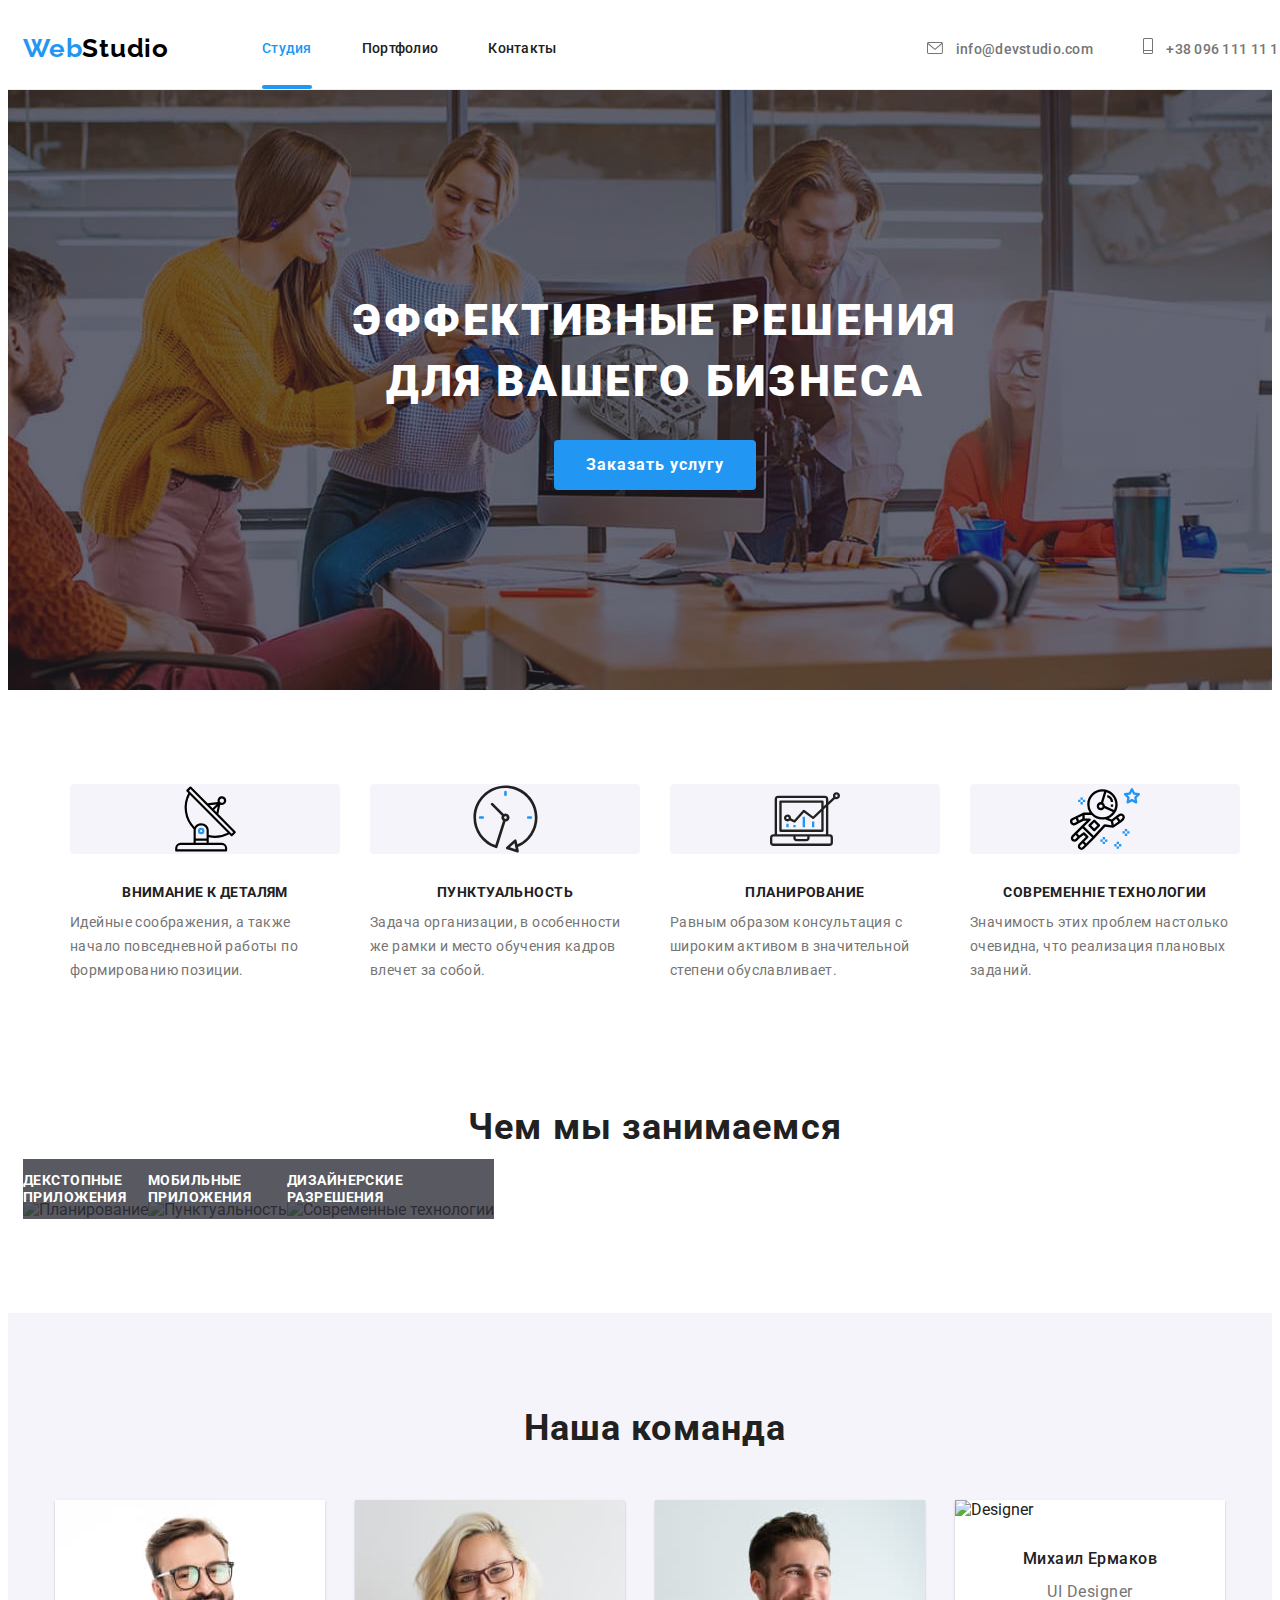
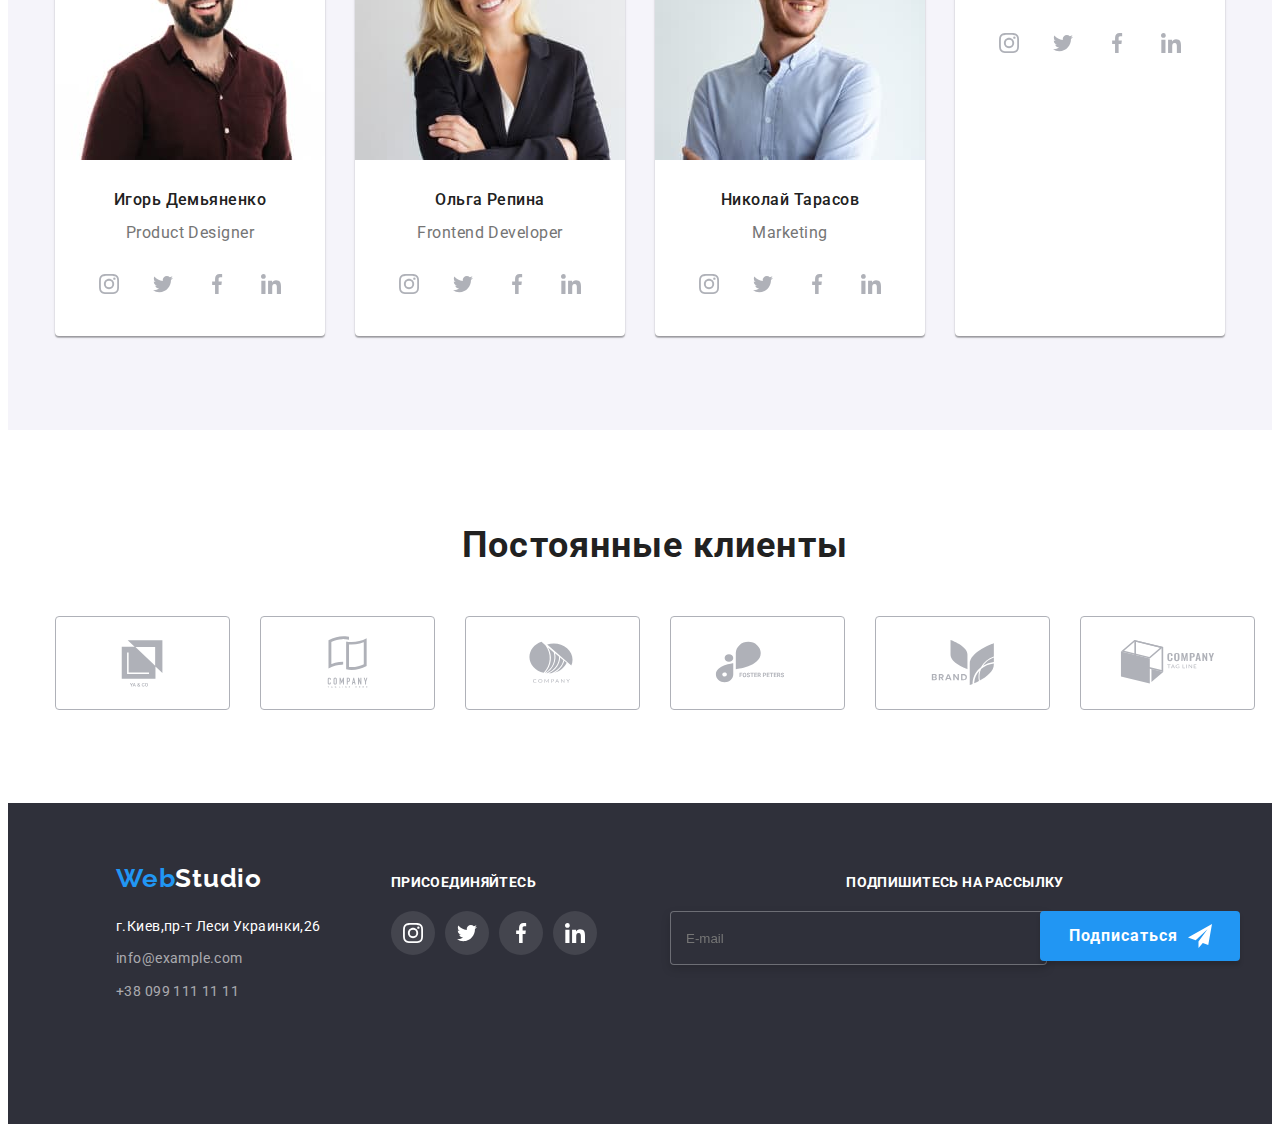
==== commit f29700e6: "Add files via upload" ====
--- a/index.html
+++ b/index.html
@@ -3,8 +3,8 @@
 
 <head>
     <meta charset="UTF-8" />
+    <meta name="viewport" content="width=device-width, initial-scale=1.0" />
     <meta http-equiv="X-UA-Compatible" content="IE=edge" />
-    <meta name="viewport" content="width=device-width, initial-scale=1.0" />
     <title>Document</title>
     <link rel="stylesheet" href="https://cdnjs.cloudflare.com/ajax/libs/modern-normalize/1.1.0/modern-normalize.min.css"
         integrity="sha512-wpPYUAdjBVSE4KJnH1VR1HeZfpl1ub8YT/NKx4PuQ5NmX2tKuGu6U/JRp5y+Y8XG2tV+wKQpNHVUX03MfMFn9Q=="
@@ -14,7 +14,7 @@
     <link
         href="https://fonts.googleapis.com/css2?family=Raleway:wght@700&family=Roboto:wght@400;500;700;900&display=swap"
         rel="stylesheet">
-    <link rel="stylesheet" href="/css/main.min.css">
+    <link rel="stylesheet" href="./css/main.min.css">
 </head>
 
 <body>
@@ -26,11 +26,11 @@
             <nav class="menu">
                 <ul class="menu__list">
                     <li class="menu__item"><a class="menu__link menu__link--current" href="/">Cтудия</a></li>
-                    <li class="menu__item"><a class="menu__link" href="/portfolio.html">Портфолио</a></li>
+                    <li class="menu__item"><a class="menu__link" href="./portfolio.html">Портфолио</a></li>
                     <li class="menu__item"><a class="menu__link" href="/">Контакты</a></li>
                 </ul>
             </nav>
-            <ul class="auth-nav">
+            <ul class="auth__nav">
                 <li class="auth-nav__item"><a class="auth-nav__link" href="malito:info@devstudio.com">
                         <svg class="auth-nav__icon" width="16" height="12">
                             <use href="./img/icons.svg#icon-phone"></use>
@@ -43,6 +43,40 @@
                         </svg>
                         +38 096 111 11 11</a></li>
             </ul>
+            <button type="button" class="button__mob " aria-expanded="false" data-menu-open>
+                <svg width="24" height="16" aria-label="Переключатель меню">
+                    <use class="button__mob-menu" href="./img/icons.svg#icon-menu_24px">
+                    </use>
+                    <!-- <use class="mob__menu-close" href="./img/icons.svg#icon-close_24px"></use> -->
+                </svg>
+            </button>
+            <!-- <div class="mob__menu mob__container" data-menu>
+                <div class="mob__top">
+                    <button type="button" class="button__mob-closemenu" data-menu-close>
+                        <svg width="19" height="19">
+                            <use class="mob__menu-close" href="./img/icons.svg#icon-close_24px"></use>
+                        </svg>
+                    </button>
+                    <ul class="mob__top-list">
+                        <li class="mob__top-item"><a class="mob__top-link" href="/">Cтудия</a></li>
+                        <li class="mob__top-item"><a class="mob__top-link" href="./portfolio.html">Портфолио</a>
+                        </li>
+                        <li class="mob__top-item"><a class="mob__top-link" href="/">Контакты</a></li>
+                    </ul>
+                </div>
+                <div class="mob__bottom">
+                    <ul class="mob__bottom-list">
+                        <li class="mob__bottom-item"><a class="mob__bottom-link" href="/">+38 096 111 11 11</a></li>
+                        <li class="mob__bottom-item"><a class="mob__bottom-link" href="/">info@devstudio.com</a></li>
+                    </ul>
+                    <ul class="mob__bottom-social">
+                        <li class="mob__social-list"><a class="mob_social_link" href="/">Instagram</a></li>
+                        <li class="mob__social-list"><a class="mob_social_link" href="/">Twitter</a></li>
+                        <li class="mob__social-list"><a class="mob_social_link" href="/">Facebook</a></li>
+                        <li class="mob__social-list"><a class="mob_social_link" href="/">LinkedIn</a></li>
+                    </ul>
+                </div>
+            </div> -->
         </div>
     </header>
     <main>
@@ -168,7 +202,11 @@
                             <div class="activity__thumb-box">
                                 <h3 class="activity__thumb-product">ДЕКСТОПНЫЕ ПРИЛОЖЕНИЯ</h3>
                             </div>
-                            <img src="/img/planning.jpg" alt="Планирование" width="370" />
+                            <picture>
+                                <source srcset="./img/planning.jpg 1x, ./img/planning-2x.jpg 2x"
+                                    media="(min-width:1200px)">
+                            </picture>
+                            <img src="./img/planning.jpg 1x, ./img/planning-2x.jpg 2x" alt="Планирование" width="370" />
                         </div>
                     </li>
                     <li class="activity__item">
@@ -176,7 +214,12 @@
                             <div class="activity__thumb-box">
                                 <h3 class="activity__thumb-product">МОБИЛЬНЫЕ ПРИЛОЖЕНИЯ</h3>
                             </div>
-                            <img src="/img/Punctuality.jpg" alt="Пунктуальность" width="370" />
+                            <picture>
+                                <source srcset="./img/Punctuality.jpg 1x, ./img/Punctuality-2x.jpg 2x"
+                                    media="(min-width:1200px)">
+                            </picture>
+                            <img src="./img/Punctuality.jpg 1x, ./img/Punctuality-2x.jpg 2x" alt="Пунктуальность"
+                                width="370" />
                         </div>
                     </li>
                     <li class="activity__item">
@@ -184,7 +227,12 @@
                             <div class="activity__thumb-box">
                                 <h3 class="activity__thumb-product">ДИЗАЙНЕРСКИЕ РАЗРЕШЕНИЯ</h3>
                             </div>
-                            <img src="/img/technologies.jpg" alt="Современные технологии" width="370" />
+                            <picture>
+                                <source srcset="./img/technologies.jpg 1x, ./img/technologies-2x.jpg 2x"
+                                    media="(min-width:1200px)">
+                            </picture>
+                            <img src="./img/technologies.jpg 1x, ./img/technologies-2x.jpg 2x"
+                                alt="Современные технологии" width="370" />
                         </div>
                     </li>
                 </ul>
@@ -196,7 +244,18 @@
                 <h2 class="pre__title">Наша команда</h2>
                 <ul class="comand__list">
                     <li class="comand__list-item">
-                        <img src="/img/Product_Designer.jpg" alt="Product Designer" width="270" />
+                        <picture>
+                            <source srcset="./img/Product_Designer.jpg 1x, ./img/Product_Designer-2x.jpg 2x"
+                                media="(min-width:1200px)">
+                            <source
+                                srcset=" ./img/img-comand-tab/Product_Designer-tab-1x.jpg 1x, ./img/img-comand-tab/Product_Designer-tab-2x.jpg 2x"
+                                media="(min-width:768px)">
+                            <source
+                                srcset="./img/img-comand-mob/Product_Designer-mob-1x.jpg 1x, ./img/img-comand-mob/Product_Designer-mob-2x.jpg 2x"
+                                media="(min-width:320px)">
+                        </picture>
+                        <img srcset="./img/Product_Designer.jpg 1x, ./img/Product_Designer-2x.jpg 2x"
+                            src="./img/Product_Designer.jpg" alt="Product Designer" width="270" />
                         <div class="comand__thumb">
                             <h3 class="comand__thumb-title">Игорь Демьяненко</h3>
                             <p class="comand__thumb-text">Product Designer</p>
@@ -235,7 +294,18 @@
                         </div>
                     </li>
                     <li class="comand__list-item">
-                        <img src="/img/Frontend_Developer.jpg" alt="Frontend Developer" width="270" />
+                        <picture>
+                            <source srcset="./img/Frontend_Developer.jpg 1x, ./img/Frontend_Developer-2x.jpg 2x"
+                                media="(min-width:1200px)">
+                            <source
+                                srcset=" ./img/img-comand-tab/Frontend_Developer-tab-1x.jpg 1x, ./img/img-comand-tab/Frontend_Developer-tab-2x.jpg 2x"
+                                media="(min-width:768px)">
+                            <source
+                                srcset="./img/img-comand-mob/Frontend_Developer-mob-1x.jpg 1x, ./img/img-comand-mob/Frontend_Developer-mob-2x.jpg 2x"
+                                media="(min-width:320px)">
+                        </picture>
+                        <img srcset="./img/Frontend_Developer.jpg 1x, ./img/Frontend_Developer-2x.jpg 2x"
+                            src="./img/Frontend_Developer.jpg" alt="Frontend Developer" width="270" />
                         <div class="comand__thumb">
                             <h3 class="comand__thumb-title">Ольга Репина</h3>
                             <p class="comand__thumb-text">Frontend Developer</p>
@@ -274,7 +344,18 @@
                         </div>
                     </li>
                     <li class="comand__list-item">
-                        <img src="/img/Marketing.jpg" alt="Marketing" width="270" />
+                        <picture>
+                            <source srcset="./img/Marketing.jpg 1x, ./img/Marketing-2x.jpg 2x"
+                                media="(min-width:1200px)">
+                            <source
+                                srcset=" ./img/img-comand-tab/Marketing-tab-1x.jpg 1x, ./img/img-comand-tab/Marketing-tab-2x.jpg 2x"
+                                media="(min-width:768px)">
+                            <source
+                                srcset="./img/img-comand-mob/Marketing-mob-1x.jpg 1x, ./img/img-comand-mob/Marketing-mob-2x.jpg 2x"
+                                media="(min-width:320px)">
+                        </picture>
+                        <img srcset="./img/Marketing.jpg 1x, ./img/Marketing-2x.jpg 2x" src="./img/Marketing.jpg"
+                            alt="Marketing" width="270" />
                         <div class="comand__thumb">
                             <h3 class="comand__thumb-title">Николай Тарасов</h3>
                             <p class="comand__thumb-text">Marketing</p>
@@ -313,7 +394,18 @@
                         </div>
                     </li>
                     <li class="comand__list-item">
-                        <img src="/img/UI_Designer.jpg" alt="Designer" width="270" />
+                        <picture>
+                            <source srcset="./img/UI_Designer.jpg 1x, ./img/UI_Designer-2x.jpg 2x"
+                                media="(min-width:1200px)">
+                            <source
+                                srcset=" ./img/img-comand-tab//UI_Designer-tab-1x.jpg 1x, ./img/img-comand-tab//UI_Designer-tab-2x.jpg 2x"
+                                media="(min-width:768px)">
+                            <source
+                                srcset="./img/img-comand-mob//UI_Designer-mob-1x.jpg 1x, ./img/img-comand-mob//UI_Designer-mob-2x.jpg 2x"
+                                media="(min-width:320px)">
+                        </picture>
+                        <img srcset="./img/UI_Designer.jpg 1x, ./img/UI_Designer-2x.jpg 2x" src="./img/UI_Designer.jpg"
+                            alt="Designer" width="270" />
                         <div class="comand__thumb">
                             <h3 class="comand__thumb-title">Михаил Ермаков</h3>
                             <p class="comand__thumb-text">UI Designer</p>
@@ -355,7 +447,7 @@
             </div>
         </section>
         <section class="section">
-            <div class="client container">
+            <div class="container">
                 <h2 class="pre__title">Постоянные клиенты</h2>
                 <ul class="client__list">
                     <li class="client__logo">
@@ -476,6 +568,7 @@
         </div>
     </footer>
     <script src="./js/modal.js"></script>
+    <script src="./js/menu.js"></script>
 </body>
 
 </html>--- a/css/main.min.css
+++ b/css/main.min.css
@@ -1,2 +1 @@
-:root{--main-text-color: #212121;--second-text-color: #757575;--third-text-color: #2196f3;--fourth-text-color: #ffffff;--five-text-color: #000000;--six-text-color: rgba(255, 255, 255, 0.6);--background-text-color: #2f303a;--background-icon-color: #f5f4fa;--icon-color: #afb1b8;--border-color: #eeeeee;--transition--: 250ms cubic-bezier(0.4, 0, 0.2, 1)}p,h1,h2,h3,h4,h5,h6{margin:0}a{text-decoration:none;-webkit-transition:var(--transition--);transition:var(--transition--)}ul{margin:0;padding:0;list-style:none}button{cursor:pointer;-webkit-transition:var(--transition--);transition:var(--transition--)}img{display:block;max-width:100%;height:auto}body{font-family:'Roboto', 'Raleway';color:var(--main-text-color)}.container{width:1200px;padding-left:15px;padding-right:15px;margin:0 auto}.section{padding-top:94px;padding-bottom:94px;margin:auto}.pre__title{text-align:center;font-weight:700;font-size:36px;line-height:1.2;letter-spacing:0.03em;margin-bottom:50px}.header{padding-top:24px;padding-bottom:25px;margin:auto;border-bottom:1px solid #ececec;color:var(--fourth-text-color)}.header-container{display:-webkit-box;display:-ms-flexbox;display:flex;-webkit-box-align:center;-ms-flex-align:center;align-items:center}.logo{margin-right:93px}.logo__label{color:var(--third-text-color);font-style:normal;font-family:Raleway;font-weight:700;font-size:26px;line-height:1.2;letter-spacing:0.03em}.logo__label--black{color:var(--five-text-color)}.menu{display:-webkit-box;display:-ms-flexbox;display:flex;-webkit-box-align:center;-ms-flex-align:center;align-items:center;-webkit-transition:var(--transition--);transition:var(--transition--)}.menu__list{display:-webkit-box;display:-ms-flexbox;display:flex;-webkit-transition:var(--transition--);transition:var(--transition--)}.menu__item:not(:last-child){margin-right:50px}.menu__link{color:var(--main-text-color);font-weight:500;font-size:14px;line-height:1.2;letter-spacing:0.02em;-webkit-transition:var(--transition--);transition:var(--transition--)}.menu__link:hover,.menu__link:focus{color:var(--third-text-color)}.menu__link--current{position:relative;color:var(--third-text-color)}.menu__link--current::after{position:absolute;margin-top:28px;content:'';display:block;width:100%;height:4px;background:var(--third-text-color);border-radius:2px;-webkit-transition:var(--transition--);transition:var(--transition--)}.auth-nav{display:-webkit-box;display:-ms-flexbox;display:flex;margin-left:auto;-webkit-box-align:center;-ms-flex-align:center;align-items:center}.auth-nav__icon{margin-right:10px;fill:currentColor}.auth-nav__item:not(:last-child){margin-right:50px}.auth-nav__link{color:var(--second-text-color);font-weight:500;font-size:14px;line-height:1.2;letter-spacing:0.02em;-webkit-transition:var(--transition--);transition:var(--transition--)}.auth-nav__link:hover,.auth-nav__link:focus{color:var(--third-text-color)}.hero{max-width:1600px;padding-top:200px;padding-bottom:200px;margin:auto;text-align:center;background-image:-webkit-gradient(linear, left top, right top, from(rgba(47,48,58,0.4)), to(rgba(47,48,58,0.4))),url(../img/img-hero.jpg);background-image:linear-gradient(to right, rgba(47,48,58,0.4), rgba(47,48,58,0.4)),url(../img/img-hero.jpg);background-position:center;background-repeat:no-repeat;background-color:rgba(47,48,58,0.4)}.hero__title{width:696px;height:120px;margin-left:auto;margin-right:auto;margin-bottom:30px;color:var(--fourth-text-color);font-weight:900;font-size:44px;line-height:1.4;letter-spacing:0.06em}.hero__button{display:block;padding:10px 32px;border-radius:4px;margin-right:auto;margin-left:auto;border:none;background-color:var(--third-text-color);color:var(--fourth-text-color);font-family:inherit;font-weight:700;font-size:16px;line-height:1.9;letter-spacing:0.06em;-webkit-transition:var(--transition--);transition:var(--transition--)}.hero__button:focus{color:var(--fourth-text-color)}.backdrop{position:fixed;top:0;left:0;width:100%;height:100%;background-color:rgba(0,0,0,0.2);opacity:1;-webkit-transition:var(--transition--);transition:var(--transition--);z-index:1}.backdrop.is-hidden{opacity:0;pointer-events:none}.modal{position:absolute;top:50%;left:50%;-webkit-transform:translate(-50%, -50%);transform:translate(-50%, -50%);-webkit-transition:var(--transition--);transition:var(--transition--);max-width:528px;max-height:581px;background-color:var(--fourth-text-color);-webkit-box-shadow:0px 1px 3px rgba(0,0,0,0.12),0px 1px 1px rgba(0,0,0,0.14),0px 2px 1px rgba(0,0,0,0.2);box-shadow:0px 1px 3px rgba(0,0,0,0.12),0px 1px 1px rgba(0,0,0,0.14),0px 2px 1px rgba(0,0,0,0.2);border-radius:4px}.modal__form{padding:40px;width:528px;height:581px}.modal__title{padding-bottom:30px;font-weight:700;font-size:20px;line-height:1.2;text-align:center;letter-spacing:0.03em}.modal__field{position:relative;display:block;margin-bottom:28px}.modal__label{position:absolute;left:0;top:-15px;color:var(--second-text-color);font-size:12px;line-height:1.2;letter-spacing:0.01em}.modal__input{width:100%;height:40px;margin:0;padding-left:42px;border:1px solid rgba(33,33,33,0.2);border-radius:4px;outline:none;background-color:transparent;-webkit-transition:var(--transition--);transition:var(--transition--);cursor:pointer}.modal__input:focus+.modal__icon{fill:var(--third-text-color)}.modal__input:focus{border-color:var(--third-text-color)}.modal__icon{position:absolute;top:50%;-webkit-transform:translateY(-50%);transform:translateY(-50%);left:12px;-webkit-transition:var(--transition--);transition:var(--transition--)}.modal__textarea{position:relative;display:block;margin-bottom:20px}.modal__textarea-item{position:absolute;left:0;top:-15px;font-size:12px;line-height:1.2;letter-spacing:0.01em;color:var(--second-text-color)}.modal__textarea-coment{width:100%;height:120px;padding:12px 16px;resize:none;border:1px solid rgba(33,33,33,0.2);border-radius:4px;outline:none;-webkit-transition:var(--transition--);transition:var(--transition--);cursor:pointer}.modal__textarea-coment::-webkit-input-placeholder{font-size:12px;line-height:1.2;letter-spacing:0.01em;color:rgba(117,117,117,0.5)}.modal__textarea-coment:-ms-input-placeholder{font-size:12px;line-height:1.2;letter-spacing:0.01em;color:rgba(117,117,117,0.5)}.modal__textarea-coment::-ms-input-placeholder{font-size:12px;line-height:1.2;letter-spacing:0.01em;color:rgba(117,117,117,0.5)}.modal__textarea-coment::placeholder{font-size:12px;line-height:1.2;letter-spacing:0.01em;color:rgba(117,117,117,0.5)}.modal__textarea-coment:focus{border-color:var(--third-text-color)}.modal__submit{width:200px;height:50px;-webkit-box-shadow:0px 4px 4px rgba(0,0,0,0.15);box-shadow:0px 4px 4px rgba(0,0,0,0.15);border-radius:4px;color:var(--fourth-text-color);background-color:var(--third-text-color);border:none;font-family:inherit;font-weight:700;font-size:16px;line-height:1.9;letter-spacing:0.06em;-webkit-transition:var(--transition--);transition:var(--transition--)}.checkbox{position:relative;display:block;width:423px;height:24px;margin-bottom:30px;-webkit-transition:var(--transition--);transition:var(--transition--)}.checkbox__input{position:absolute;-webkit-appearance:none;-moz-appearance:none;appearance:none;-webkit-transition:var(--transition--);transition:var(--transition--)}.checkbox__input:checked+.checkbox__icon{background-color:var(--third-text-color);background-size:contain;background-origin:border-box;border-color:var(--third-text-color)}.checkbox__input:checked ~ .checkbox__check-icon{opacity:1}.checkbox__input.checkbox__text{display:block;position:absolute;left:23px;top:50%;-webkit-transform:translateY(-50%);transform:translateY(-50%);font-size:14px;line-height:1.7;letter-spacing:0.01em;color:var(--second-text-color)}.checkbox__icon{position:absolute;display:block;left:0px;top:50%;-webkit-transform:translateY(-50%);transform:translateY(-50%);width:16px;height:15px;background-color:var(--fourth-text-color);border:2px solid var(--main-text-color);border-radius:2px;-webkit-transition:var(--transition--);transition:var(--transition--);border-color:var(--main-text-color)}.checkbox__check-icon{position:absolute;left:0px;top:50%;-webkit-transform:translateY(-50%);transform:translateY(-50%);z-index:1;opacity:0;-webkit-transition:var(--transition--);transition:var(--transition--);cursor:pointer}.checkbox__contract{color:var(--third-text-color);text-decoration:underline;text-decoration-skip-ink:none}.modal__button{display:-webkit-box;display:-ms-flexbox;display:flex;position:absolute;width:30px;height:30px;top:8px;right:8px;border:1px solid rgba(0,0,0,0.1);border-radius:50%;background-color:var(--fourth-text-color);-webkit-box-align:center;-ms-flex-align:center;align-items:center;cursor:pointer;-webkit-transition:var(--transition--);transition:var(--transition--)}.modal__button:hover{fill:var(--third-text-color)}.feature{display:-webkit-box;display:-ms-flexbox;display:flex}.feature__icon{display:-webkit-box;display:-ms-flexbox;display:flex;width:270px;height:120px;-webkit-box-pack:center;-ms-flex-pack:center;justify-content:center;-webkit-box-align:center;-ms-flex-align:center;align-items:center;margin-bottom:30px;border-radius:4px;background-color:var(--background-icon-color)}.feature__title{color:var(--main-text-color);font-weight:700;font-size:14px;line-height:1.2;letter-spacing:0.03em}.feature__item:not(:last-child){margin-right:30px}.feature__text{width:270px;margin-top:10px;color:var(--second-text-color);font-size:14px;line-height:1.7;letter-spacing:0.03em}.section--activity{padding-bottom:94px}.activity__list{display:-webkit-box;display:-ms-flexbox;display:flex}.activity__list.activity__item:not(:last-child){margin-right:30px}.activity__thumb{position:relative}.activity__thumb-product{position:absolute;color:var(--fourth-text-color);font-weight:700;font-size:14px;line-height:1.2;letter-spacing:0.03em}.activity__thumb-box{position:absolute;display:-webkit-box;display:-ms-flexbox;display:flex;-webkit-box-pack:center;-ms-flex-pack:center;justify-content:center;-webkit-box-align:center;-ms-flex-align:center;align-items:center;width:100%;height:60px;bottom:0;background:rgba(47,48,58,0.8)}.section--comand{background-color:var(--background-icon-color);padding-top:94px}.comand__list{display:-webkit-box;display:-ms-flexbox;display:flex}.comand__list.comand__list-item:last-child{margin-right:0px}.comand__list-item{background-color:var(--fourth-text-color);margin-right:30px;-webkit-box-shadow:0px 1px 3px rgba(0,0,0,0.12),0px 1px 1px rgba(0,0,0,0.14),0px 2px 1px rgba(0,0,0,0.2);box-shadow:0px 1px 3px rgba(0,0,0,0.12),0px 1px 1px rgba(0,0,0,0.14),0px 2px 1px rgba(0,0,0,0.2);border-radius:0px 0px 4px 4px;-webkit-transition:var(--transition--);transition:var(--transition--)}.comand__thumb{padding-top:30px;padding-bottom:30px}.comand__thumb-title{text-align:center;color:var(--main-text-color);font-weight:500;font-size:16px;line-height:1.2;letter-spacing:0.03em}.comand__thumb-text{margin-top:10px;text-align:center;color:var(--second-text-color);font-size:16px;line-height:1.7;letter-spacing:0.03em}.comand__icon{width:206px;height:44px;margin-right:auto;margin-left:auto;margin-top:16px}.comand__icon-list{display:-webkit-box;display:-ms-flexbox;display:flex;-webkit-box-pack:justify;-ms-flex-pack:justify;justify-content:space-between;text-align:center;-webkit-box-align:center;-ms-flex-align:center;align-items:center}.comand__icon-item{display:-webkit-box;display:-ms-flexbox;display:flex;-webkit-box-pack:center;-ms-flex-pack:center;justify-content:center;margin-right:10px;background-color:var(--fourth-text-color)}.comand__icon-item:last-child{margin-right:0px}.comand__icon-link{display:-webkit-box;display:-ms-flexbox;display:flex;-webkit-box-pack:center;-ms-flex-pack:center;justify-content:center;-webkit-box-align:center;-ms-flex-align:center;align-items:center;width:44px;height:44px;border-radius:50%;fill:var(--icon-color);-webkit-transition:var(--transition--);transition:var(--transition--)}.comand__icon-link:hover,.comand__icon-link:focus{fill:var(--fourth-text-color);background-color:var(--third-text-color)}.client__list{display:-webkit-box;display:-ms-flexbox;display:flex}.client__logo{width:170px;height:92px;margin-right:30px}.client__logo:last-child{margin-right:0px}.client__link{width:100%;height:100%;display:-webkit-box;display:-ms-flexbox;display:flex;-webkit-box-align:center;-ms-flex-align:center;align-items:center;-webkit-box-pack:center;-ms-flex-pack:center;justify-content:center;border:1px solid #afb1b8;border-radius:4px;color:var(--icon-color);-webkit-transition:var(--transition--);transition:var(--transition--)}.client__link:hover,.client__link:focus{color:var(--third-text-color);border-color:var(--third-text-color)}.client__icon{fill:currentColor}.section--footer{padding-top:60px;padding-bottom:60px;margin-left:auto;margin-right:auto;background-color:var(--background-text-color);font-style:normal}.footer{display:-webkit-box;display:-ms-flexbox;display:flex;-webkit-box-align:baseline;-ms-flex-align:baseline;align-items:baseline}.footer__logo{margin-right:70px}.footer__logo-label{color:var(--third-text-color);font-style:normal;font-family:Raleway;font-weight:700;font-size:26px;line-height:1.2;letter-spacing:0.03em}.footer__logo-label--white{color:var(--fourth-text-color)}.address{-webkit-box-align:center;-ms-flex-align:center;align-items:center}.address__list{margin-top:20px}.address__item:not(:last-child){margin-bottom:9px}.address__link{color:var(--six-text-color);font-style:normal;font-size:14px;line-height:1.7;letter-spacing:0.03em;-webkit-transition:var(--transition--);transition:var(--transition--)}.address__link:hover,.address__link:focus{color:var(--third-text-color)}.address__link--map{color:var(--fourth-text-color)}.social__title{padding-bottom:20px;color:var(--fourth-text-color);font-weight:700;font-size:14px;line-height:1.2;letter-spacing:0.03em}.social__list{display:-webkit-box;display:-ms-flexbox;display:flex;-webkit-box-pack:justify;-ms-flex-pack:justify;justify-content:space-between}.social__item{display:-webkit-box;display:-ms-flexbox;display:flex;-webkit-box-pack:center;-ms-flex-pack:center;justify-content:center;margin-right:10px}.social__item:last-child{margin-right:0px}.social__link{display:-webkit-box;display:-ms-flexbox;display:flex;-webkit-box-pack:center;-ms-flex-pack:center;justify-content:center;-webkit-box-align:center;-ms-flex-align:center;align-items:center;width:44px;height:44px;border-radius:50%;fill:var(--fourth-text-color);background-color:rgba(255,255,255,0.1);-webkit-transition:var(--transition--);transition:var(--transition--)}.social__link:hover,.social__link:focus{background-color:var(--third-text-color)}.subscribe{margin-left:auto}.subscribe__title{display:block;padding-bottom:20px;color:var(--fourth-text-color);font-weight:700;font-size:14px;line-height:1.2;letter-spacing:0.03em}.subscribe__form{display:-webkit-box;display:-ms-flexbox;display:flex;-webkit-box-pack:justify;-ms-flex-pack:justify;justify-content:space-between}.subscribe__lebel{width:358px;margin-right:12px}.subscribe__input{width:100%;height:100%;padding-left:15px;color:var(--second-text-color);background-color:var(--background-text-color);border:1px solid rgba(255,255,255,0.3);-webkit-filter:drop-shadow(0px 4px 4px rgba(0,0,0,0.15));filter:drop-shadow(0px 4px 4px rgba(0,0,0,0.15));border-radius:4px;-webkit-transition:var(--transition--);transition:var(--transition--)}.subscribe__button{position:relative;width:200px;height:50px;border:none;text-align:center;padding-right:62px;padding-left:29px;background-color:var(--third-text-color);color:var(--fourth-text-color);font-family:inherit;font-weight:700;font-size:16px;line-height:1.9;letter-spacing:0.06em;-webkit-transition:var(--transition--);transition:var(--transition--);-webkit-box-shadow:0px 4px 4px rgba(0,0,0,0.15);box-shadow:0px 4px 4px rgba(0,0,0,0.15);border-radius:4px;border:none}.subscribe__icon{position:absolute;left:148px;top:50%;-webkit-transform:translateY(-50%);transform:translateY(-50%)}.caption{visibility:hidden;position:absolute;width:1px;height:1px;border:0px;padding:0px;white-space:nowrap;overflow:hidden;-webkit-clip-path:inset(100%);clip-path:inset(100%);clip:rect(0 0 0 0)}.filter__list{display:-webkit-box;display:-ms-flexbox;display:flex;-webkit-box-pack:center;-ms-flex-pack:center;justify-content:center;-webkit-transition:var(--transition--);transition:var(--transition--)}.filter__item:not(:last-child){margin-right:8px}.filter__button{padding:6px 22px 6px 22px;border-radius:4px;border-color:Transparent;font-family:inherit;font-weight:500;font-size:16px;line-height:1.6;letter-spacing:0.03em;-webkit-transition:var(--transition--);transition:var(--transition--)}.filter__button:hover,.filter__button:focus{background-color:var(--third-text-color);color:var(--fourth-text-color);-webkit-box-shadow:0px 3px 1px rgba(0,0,0,0.1),0px 1px 2px rgba(0,0,0,0.08),0px 2px 2px rgba(0,0,0,0.12);box-shadow:0px 3px 1px rgba(0,0,0,0.1),0px 1px 2px rgba(0,0,0,0.08),0px 2px 2px rgba(0,0,0,0.12)}.example__list{display:-webkit-box;display:-ms-flexbox;display:flex;-ms-flex-wrap:wrap;flex-wrap:wrap;margin-top:50px}.example__item{width:370px;height:404px;margin-right:30px;margin-top:30px}.example__item:nth-child(3n){margin-right:0px}.example__item:nth-child(-n+3){margin-top:0px}.example__link{display:block;background:var(--fourth-text-color);border:1px solid var(--border-color);-webkit-transition:var(--transition--);transition:var(--transition--)}.example__link:hover,.example__link:focus{-webkit-box-shadow:0px 1px 1px rgba(0,0,0,0.12),0px 4px 4px rgba(0,0,0,0.06),1px 4px 6px rgba(0,0,0,0.16);box-shadow:0px 1px 1px rgba(0,0,0,0.12),0px 4px 4px rgba(0,0,0,0.06),1px 4px 6px rgba(0,0,0,0.16)}.example__link:hover .example__thumb .example__thumb-item{opacity:1;-webkit-transform:translateY(0%);transform:translateY(0%)}.example__thumb{position:relative;overflow:hidden}.example__thumb-item{position:absolute;padding:63px 24px;top:0;left:0;width:100%;height:100%;background:rgba(33,150,243,0.9);-webkit-transform:translateY(100%);transform:translateY(100%);opacity:0;-webkit-transition:var(--transition--);transition:var(--transition--)}.example__thumb-text{position:absolute;color:var(--fourth-text-color);font-size:18px;line-height:1.6;letter-spacing:0.03em;-webkit-transition:var(--transition--);transition:var(--transition--)}.example__border-title{margin-bottom:4px;color:var(--main-text-color);font-weight:700;font-size:18px;line-height:2;letter-spacing:0.06em}.example__border-text{color:var(--second-text-color);font-weight:400;font-size:16px;line-height:1.9;letter-spacing:0.03em}.example__border{padding:20px 24px 20px 24px;border-top:0px;border-right:1px solid var(--border-color);border-left:1px solid var(--border-color);border-bottom:1px solid var(--border-color)}
-/*# sourceMappingURL=main.min.css.map */+:root{--main-text-color: #212121;--second-text-color: #757575;--third-text-color: #2196f3;--fourth-text-color: #ffffff;--five-text-color: #000000;--six-text-color: rgba(255, 255, 255, 0.6);--background-text-color: #2f303a;--background-icon-color: #f5f4fa;--icon-color: #afb1b8;--border-color: #eeeeee;--transition--: 250ms cubic-bezier(0.4, 0, 0.2, 1)}p,h1,h2,h3,h4,h5,h6{margin:0}a{text-decoration:none;-webkit-transition:var(--transition--);transition:var(--transition--)}ul{margin:0;padding:0;list-style:none}button{cursor:pointer;-webkit-transition:var(--transition--);transition:var(--transition--)}img{display:block;max-width:100%;height:auto}body{font-family:"Roboto","Raleway";color:var(--main-text-color)}.container{width:1200px;padding-left:15px;padding-right:15px;margin:0 auto}@media screen and (max-width: 479px){.container{width:100%}}@media screen and (min-width: 480px){.container{width:100%}}@media screen and (min-width: 768px){.container{width:100%}}@media screen and (min-width: 1200px){.container{width:100%}}.section{padding-top:60px;padding-bottom:60px;margin:auto}@media screen and (min-width: 1200px){.section{width:1200px;padding-top:94px;padding-bottom:94px}}.pre__title{width:100%;margin-bottom:50px;text-align:center}@media screen and (max-width: 479px){.pre__title{width:100%;font-weight:700;font-size:28px;line-height:calc(33 / 28);letter-spacing:.03em;text-align:center}}@media screen and (min-width: 480px){.pre__title{width:100%;font-weight:700;font-size:28px;line-height:calc(33 / 28);letter-spacing:.03em;text-align:center}}@media screen and (min-width: 768px){.pre__title{width:100%;font-weight:700;font-size:28px;line-height:calc(33 / 28);letter-spacing:.03em;text-align:center}}@media screen and (min-width: 1200px){.pre__title{width:100%;font-weight:700;font-size:36px;line-height:1.2;letter-spacing:.03em;text-align:center}}.header{border-bottom:1px solid #ececec;color:var(--fourth-text-color)}@media screen and (max-width: 479px){.header{padding-top:16px;padding-bottom:16px}}@media screen and (min-width: 480px){.header{padding-top:16px;padding-bottom:16px}}@media screen and (min-width: 768px){.header{padding:0px}}@media screen and (min-width: 1200px){.header{padding:0px}}.header-container{display:-webkit-box;display:-ms-flexbox;display:flex;-webkit-box-align:center;-ms-flex-align:center;align-items:center;-webkit-box-pack:justify;-ms-flex-pack:justify;justify-content:space-between}.logo{margin-right:93px}.logo__label{color:var(--third-text-color);font-style:normal;font-family:Raleway;font-weight:700;font-size:26px;line-height:1.2;letter-spacing:.03em}.logo__label--black{color:var(--five-text-color)}.menu{display:-webkit-box;display:-ms-flexbox;display:flex;-webkit-box-align:center;-ms-flex-align:center;align-items:center;-webkit-transition:var(--transition--);transition:var(--transition--)}.menu__list{display:-webkit-box;display:-ms-flexbox;display:flex;-webkit-transition:var(--transition--);transition:var(--transition--)}.menu__item:not(:last-child){margin-right:50px}.menu__link{color:var(--main-text-color);font-weight:500;font-size:14px;line-height:1.2;letter-spacing:.02em;-webkit-transition:var(--transition--);transition:var(--transition--);padding-bottom:32px;padding-top:32px;display:block}.menu__link:hover,.menu__link:focus{color:var(--third-text-color)}@media screen and (max-width: 479px){.menu__link{display:none}}@media screen and (min-width: 480px)and (max-width: 767px){.menu__link{display:none}}.menu__link--current{position:relative;color:var(--third-text-color)}.menu__link--current::after{position:absolute;bottom:0px;content:"";display:block;width:100%;height:4px;background:var(--third-text-color);border-radius:2px;-webkit-transition:var(--transition--);transition:var(--transition--)}@media screen and (max-width: 479px){.menu__link--current{display:none}}@media screen and (min-width: 480px)and (max-width: 767px){.menu__link--current{display:none}}.auth__nav{display:-webkit-box;display:-ms-flexbox;display:flex;margin-left:auto;-webkit-box-align:center;-ms-flex-align:center;align-items:center}@media screen and (max-width: 479px){.auth__nav{display:none}}@media screen and (min-width: 480px)and (max-width: 767px){.auth__nav{display:none}}@media screen and (min-width: 768px)and (max-width: 1199px){.auth__nav{-webkit-box-orient:vertical;-webkit-box-direction:normal;-ms-flex-direction:column;flex-direction:column;-webkit-box-align:baseline;-ms-flex-align:baseline;align-items:baseline;margin-right:0px}}.auth-nav__icon{margin-right:10px;fill:currentColor}.auth-nav__item:not(:last-child){margin-right:50px}@media screen and (min-width: 768px)and (max-width: 1199px){.auth-nav__item:not(:last-child){margin-bottom:10px;margin-right:0px}}.auth-nav__link{color:var(--second-text-color);font-weight:500;font-size:14px;line-height:1.2;letter-spacing:.02em;-webkit-transition:var(--transition--);transition:var(--transition--)}.auth-nav__link:hover,.auth-nav__link:focus{color:var(--third-text-color)}@media screen and (max-width: 479px){.hero{width:100%;background-image:-webkit-gradient(linear, left top, right top, from(rgba(47, 48, 58, 0.4)), to(rgba(47, 48, 58, 0.4))),url(../img/Header-mob-1x.jpg);background-image:linear-gradient(to right, rgba(47, 48, 58, 0.4), rgba(47, 48, 58, 0.4)),url(../img/Header-mob-1x.jpg);background-repeat:no-repeat;background-size:cover;background-position:center;padding-top:118px;padding-bottom:118px;margin:auto}}@media screen and (max-width: 479px)and (min-device-pixel-ratio: 2),screen and (max-width: 479px)and (-webkit-min-device-pixel-ratio: 2),screen and (max-width: 479px)and (min-resolution: 192dpi),screen and (max-width: 479px)and (min-resolution: 2dppx){.hero{background-image:url(../img/Header-mob-2x.jpg)}}@media screen and (min-width: 480px){.hero{width:100%;background-image:-webkit-gradient(linear, left top, right top, from(rgba(47, 48, 58, 0.4)), to(rgba(47, 48, 58, 0.4))),url(../img/Header-mob-1x.jpg);background-image:linear-gradient(to right, rgba(47, 48, 58, 0.4), rgba(47, 48, 58, 0.4)),url(../img/Header-mob-1x.jpg);background-repeat:no-repeat;background-size:cover;background-position:center;padding-top:118px;padding-bottom:118px;margin:auto}}@media screen and (min-width: 480px)and (min-device-pixel-ratio: 2),screen and (min-width: 480px)and (-webkit-min-device-pixel-ratio: 2),screen and (min-width: 480px)and (min-resolution: 192dpi),screen and (min-width: 480px)and (min-resolution: 2dppx){.hero{background-image:url(../img/Header-mob-2x.jpg)}}@media screen and (min-width: 768px){.hero{width:100%;background-image:-webkit-gradient(linear, left top, right top, from(rgba(47, 48, 58, 0.4)), to(rgba(47, 48, 58, 0.4))),url(/img/Header-tab-1x.jpg);background-image:linear-gradient(to right, rgba(47, 48, 58, 0.4), rgba(47, 48, 58, 0.4)),url(/img/Header-tab-1x.jpg);background-repeat:no-repeat;background-size:cover;background-position:center;padding-top:118px;padding-bottom:118px;margin:auto}}@media screen and (min-width: 768px)and (min-device-pixel-ratio: 2),screen and (min-width: 768px)and (-webkit-min-device-pixel-ratio: 2),screen and (min-width: 768px)and (min-resolution: 192dpi),screen and (min-width: 768px)and (min-resolution: 2dppx){.hero{background-image:url(../img/Header-tab-2x.jpg)}}@media screen and (min-width: 1200px){.hero{width:100%;max-width:1600px;padding-top:200px;padding-bottom:200px;margin:auto;background-image:-webkit-gradient(linear, left top, right top, from(rgba(47, 48, 58, 0.4)), to(rgba(47, 48, 58, 0.4))),url(../img/img-hero.jpg);background-image:linear-gradient(to right, rgba(47, 48, 58, 0.4), rgba(47, 48, 58, 0.4)),url(../img/img-hero.jpg);background-position:center;background-repeat:no-repeat;background-color:rgba(47,48,58,.4)}}@media screen and (min-width: 1200px)and (min-device-pixel-ratio: 2),screen and (min-width: 1200px)and (-webkit-min-device-pixel-ratio: 2),screen and (min-width: 1200px)and (min-resolution: 192dpi),screen and (min-width: 1200px)and (min-resolution: 2dppx){.hero{background-image:url(/img/img-hero-2x.jpg)}}@media screen and (max-width: 767px){.hero__title{width:360px;height:84px;text-align:center;margin-left:auto;margin-right:auto;margin-bottom:30px;color:var(--fourth-text-color);font-weight:900;font-size:26px;line-height:calc(42 / 26);letter-spacing:.06em}}@media screen and (min-width: 768px){.hero__title{width:360px;height:84px;text-align:center;margin-left:auto;margin-right:auto;margin-bottom:30px;color:var(--fourth-text-color);font-weight:900;font-size:26px;line-height:calc(42 / 26);letter-spacing:.06em}}@media screen and (min-width: 1200px){.hero__title{width:696px;height:120px;margin-left:auto;margin-right:auto;margin-bottom:30px;color:var(--fourth-text-color);font-weight:900;font-size:44px;line-height:1.4;letter-spacing:.06em}}.hero__button{display:block;padding:10px 32px;border-radius:4px;margin-right:auto;margin-left:auto;border:none;background-color:var(--third-text-color);color:var(--fourth-text-color);font-family:inherit;font-weight:700;font-size:16px;line-height:1.9;letter-spacing:.06em;-webkit-transition:var(--transition--);transition:var(--transition--)}.hero__button:focus{color:var(--fourth-text-color)}.backdrop{position:fixed;top:0;left:0;width:100%;height:100%;background-color:rgba(0,0,0,.2);opacity:1;-webkit-transition:var(--transition--);transition:var(--transition--);z-index:1}.backdrop.is-hidden{opacity:0;pointer-events:none}.modal{width:100%;position:absolute;top:50%;left:50%;-webkit-transform:translate(-50%, -50%);transform:translate(-50%, -50%);-webkit-transition:var(--transition--);transition:var(--transition--);max-width:528px;max-height:581px;background-color:var(--fourth-text-color);-webkit-box-shadow:0px 1px 3px rgba(0,0,0,.12),0px 1px 1px rgba(0,0,0,.14),0px 2px 1px rgba(0,0,0,.2);box-shadow:0px 1px 3px rgba(0,0,0,.12),0px 1px 1px rgba(0,0,0,.14),0px 2px 1px rgba(0,0,0,.2);border-radius:4px}.modal__form{padding:40px}@media screen and (max-width: 479px){.modal__form{width:450px;height:609px}}@media screen and (max-width: 767px){.modal__form{width:450px;height:609px}}@media screen and (min-width: 768px){.modal__form{width:450px;height:609px}}@media screen and (min-width: 1200px){.modal__form{width:528px;height:581px}}.modal__title{padding-bottom:30px;font-weight:700;font-size:20px;line-height:1.2;text-align:center;letter-spacing:.03em}.modal__field{position:relative;display:block;margin-bottom:28px}.modal__label{position:absolute;left:0;top:-15px;color:var(--second-text-color);font-size:12px;line-height:1.2;letter-spacing:.01em}.modal__input{width:100%;height:40px;margin:0;padding-left:42px;border:1px solid rgba(33,33,33,.2);border-radius:4px;outline:none;background-color:transparent;-webkit-transition:var(--transition--);transition:var(--transition--);cursor:pointer}.modal__input:focus+.modal__icon{fill:var(--third-text-color)}.modal__input:focus{border-color:var(--third-text-color)}.modal__icon{position:absolute;top:50%;-webkit-transform:translateY(-50%);transform:translateY(-50%);left:12px;-webkit-transition:var(--transition--);transition:var(--transition--)}.modal__textarea{position:relative;display:block;margin-bottom:20px}.modal__textarea-item{position:absolute;left:0;top:-15px;font-size:12px;line-height:1.2;letter-spacing:.01em;color:var(--second-text-color)}.modal__textarea-coment{width:100%;height:120px;padding:12px 16px;resize:none;border:1px solid rgba(33,33,33,.2);border-radius:4px;outline:none;-webkit-transition:var(--transition--);transition:var(--transition--);cursor:pointer}.modal__textarea-coment::-webkit-input-placeholder{font-size:12px;line-height:1.2;letter-spacing:.01em;color:rgba(117,117,117,.5)}.modal__textarea-coment::-moz-placeholder{font-size:12px;line-height:1.2;letter-spacing:.01em;color:rgba(117,117,117,.5)}.modal__textarea-coment:-ms-input-placeholder{font-size:12px;line-height:1.2;letter-spacing:.01em;color:rgba(117,117,117,.5)}.modal__textarea-coment::-ms-input-placeholder{font-size:12px;line-height:1.2;letter-spacing:.01em;color:rgba(117,117,117,.5)}.modal__textarea-coment::placeholder{font-size:12px;line-height:1.2;letter-spacing:.01em;color:rgba(117,117,117,.5)}.modal__textarea-coment:focus{border-color:var(--third-text-color)}.modal__submit{width:200px;height:50px;-webkit-box-shadow:0px 4px 4px rgba(0,0,0,.15);box-shadow:0px 4px 4px rgba(0,0,0,.15);border-radius:4px;color:var(--fourth-text-color);background-color:var(--third-text-color);border:none;font-family:inherit;font-weight:700;font-size:16px;line-height:1.9;letter-spacing:.06em;-webkit-transition:var(--transition--);transition:var(--transition--)}.checkbox{position:relative;display:block;width:423px;height:24px;margin-bottom:30px;-webkit-transition:var(--transition--);transition:var(--transition--)}.checkbox__input{position:absolute;-webkit-appearance:none;-moz-appearance:none;appearance:none;-webkit-transition:var(--transition--);transition:var(--transition--)}.checkbox__input:checked+.checkbox__icon{background-color:var(--third-text-color);background-size:contain;background-origin:border-box;border-color:var(--third-text-color)}.checkbox__input:checked~.checkbox__check-icon{opacity:1}.checkbox__input.checkbox__text{display:block;position:absolute;left:50px;top:50%;-webkit-transform:translateY(-50%);transform:translateY(-50%);color:var(--second-text-color)}@media screen and (min-width: 480px){.checkbox__input.checkbox__text{font-size:12px;line-height:calc(14 / 12);letter-spacing:.03em}}@media screen and (min-width: 768px){.checkbox__input.checkbox__text{font-size:12px;line-height:calc(14 / 12);letter-spacing:.03em}}@media screen and (min-width: 1200px){.checkbox__input.checkbox__text{font-size:14px;line-height:1.7;letter-spacing:.03em;color:var(--second-text-color)}}.checkbox__icon{position:absolute;display:block;left:0px;top:50%;-webkit-transform:translateY(-50%);transform:translateY(-50%);width:16px;height:15px;background-color:var(--fourth-text-color);border:2px solid var(--main-text-color);border-radius:2px;-webkit-transition:var(--transition--);transition:var(--transition--);border-color:var(--main-text-color)}.checkbox__check-icon{position:absolute;left:0px;top:50%;-webkit-transform:translateY(-50%);transform:translateY(-50%);z-index:1;opacity:0;-webkit-transition:var(--transition--);transition:var(--transition--);cursor:pointer}.checkbox__contract{color:var(--third-text-color);text-decoration:underline;-webkit-text-decoration-skip-ink:none;text-decoration-skip-ink:none}.modal__button{display:-webkit-box;display:-ms-flexbox;display:flex;position:absolute;width:30px;height:30px;top:8px;right:8px;border:1px solid rgba(0,0,0,.1);border-radius:50%;background-color:var(--fourth-text-color);-webkit-box-align:center;-ms-flex-align:center;align-items:center;cursor:pointer;-webkit-transition:var(--transition--);transition:var(--transition--)}.modal__button:hover{fill:var(--third-text-color)}.feature{margin:0 auto}@media screen and (min-width: 480px){.feature{width:480px}}@media screen and (min-width: 768px){.feature{width:768px;display:-webkit-box;display:-ms-flexbox;display:flex;-ms-flex-wrap:wrap;flex-wrap:wrap}}@media screen and (min-width: 1200px){.feature{width:1200px;display:-webkit-box;display:-ms-flexbox;display:flex;-webkit-box-pack:center;-ms-flex-pack:center;justify-content:center;-webkit-box-align:center;-ms-flex-align:center;align-items:center}}.feature__icon{display:-webkit-box;display:-ms-flexbox;display:flex;width:100%;-webkit-box-pack:center;-ms-flex-pack:center;justify-content:center;-webkit-box-align:center;-ms-flex-align:center;align-items:center;text-align:center;margin-bottom:30px;border-radius:4px;background-color:var(--background-icon-color)}.feature__title{color:var(--main-text-color);font-weight:700;font-size:14px;line-height:1.2;letter-spacing:.03em}@media screen and (max-width: 479px){.feature__title{width:100%;text-align:center}}@media screen and (min-width: 480px){.feature__title{width:100%;text-align:center}}@media screen and (min-width: 480px){.feature__item{width:100%;margin-bottom:30px}}@media screen and (min-width: 768px){.feature__item{width:calc(100% / 2 - 30px);margin-right:30px;margin-bottom:30px}.feature__item:nth-child(2n){margin-right:0px}}@media screen and (min-width: 1200px){.feature__item{width:calc(100% / 4 - 30px);margin-right:30px}.feature__item:not(:last-child){margin-right:30px}}.feature__text{width:270px;margin-top:10px;color:var(--second-text-color);font-size:14px;line-height:1.7;letter-spacing:.03em}@media screen and (min-width: 480px){.feature__text{width:100%}}.section--activity{padding-bottom:94px}@media screen and (max-width: 479px){.section--activity{display:none}}@media screen and (min-width: 480px)and (max-width: 1198px){.section--activity{display:none}}.activity__list{display:-webkit-box;display:-ms-flexbox;display:flex}.activity__list.activity__item:not(:last-child){margin-right:30px}.activity__thumb{position:relative}.activity__thumb-product{position:absolute;color:var(--fourth-text-color);font-weight:700;font-size:14px;line-height:1.2;letter-spacing:.03em}.activity__thumb-box{position:absolute;display:-webkit-box;display:-ms-flexbox;display:flex;-webkit-box-pack:center;-ms-flex-pack:center;justify-content:center;-webkit-box-align:center;-ms-flex-align:center;align-items:center;width:100%;height:60px;bottom:0;background:rgba(47,48,58,.8)}img{width:100%}.section--comand{background-color:var(--background-icon-color);padding-top:60px;padding-bottom:60px}@media screen and (min-width: 1200px){.section--comand{padding-top:94px;padding-bottom:94px}}@media screen and (min-width: 768px){.comand__list{width:768px;display:-webkit-box;display:-ms-flexbox;display:flex;-ms-flex-wrap:wrap;flex-wrap:wrap;margin:0 auto}}@media screen and (min-width: 1200px){.comand__list{width:1200px;display:-webkit-box;display:-ms-flexbox;display:flex}}.comand__list-item{margin-bottom:30px;background-color:var(--fourth-text-color);-webkit-box-shadow:0px 1px 3px rgba(0,0,0,.12),0px 1px 1px rgba(0,0,0,.14),0px 2px 1px rgba(0,0,0,.2);box-shadow:0px 1px 3px rgba(0,0,0,.12),0px 1px 1px rgba(0,0,0,.14),0px 2px 1px rgba(0,0,0,.2);border-radius:0px 0px 4px 4px;-webkit-transition:var(--transition--);transition:var(--transition--)}@media screen and (min-width: 480px){.comand__list-item{width:100%}}@media screen and (min-width: 768px){.comand__list-item{width:calc(100% / 2 - 30px);margin-right:30px}.comand__list-item:nth-child(2n){margin-right:0px;margin-bottom:30px}}@media screen and (min-width: 1200px){.comand__list-item{width:calc(100% / 4 - 30px);margin-bottom:0px;margin-right:30px}.comand__list-item:nth-child(n+1){margin-right:30px;margin-bottom:0px}.comand__list-item:last-child{margin-right:0px;margin-bottom:0px}}.comand__thumb{padding-top:30px;padding-bottom:30px}.comand__thumb-title{text-align:center;color:var(--main-text-color);font-weight:500;font-size:16px;line-height:1.2;letter-spacing:.03em}.comand__thumb-text{margin-top:10px;text-align:center;color:var(--second-text-color);font-size:16px;line-height:1.7;letter-spacing:.03em}.comand__icon{width:206px;height:44px;margin-right:auto;margin-left:auto;margin-top:16px}.comand__icon-list{display:-webkit-box;display:-ms-flexbox;display:flex;-webkit-box-pack:justify;-ms-flex-pack:justify;justify-content:space-between;text-align:center;-webkit-box-align:center;-ms-flex-align:center;align-items:center}.comand__icon-item{display:-webkit-box;display:-ms-flexbox;display:flex;-webkit-box-pack:center;-ms-flex-pack:center;justify-content:center;margin-right:10px;background-color:var(--fourth-text-color)}.comand__icon-item:last-child{margin-right:0px}.comand__icon-link{display:-webkit-box;display:-ms-flexbox;display:flex;-webkit-box-pack:center;-ms-flex-pack:center;justify-content:center;-webkit-box-align:center;-ms-flex-align:center;align-items:center;width:44px;height:44px;border-radius:50%;fill:var(--icon-color);-webkit-transition:var(--transition--);transition:var(--transition--)}.comand__icon-link:hover,.comand__icon-link:focus{fill:var(--fourth-text-color);background-color:var(--third-text-color)}@media screen and (max-width: 479px){.client__list{width:100%;display:-webkit-box;display:-ms-flexbox;display:flex;-ms-flex-wrap:wrap;flex-wrap:wrap;-webkit-box-pack:justify;-ms-flex-pack:justify;justify-content:space-between}}@media screen and (min-width: 480px){.client__list{width:100%;display:-webkit-box;display:-ms-flexbox;display:flex;-ms-flex-wrap:wrap;flex-wrap:wrap;-webkit-box-pack:justify;-ms-flex-pack:justify;justify-content:space-between}}@media screen and (min-width: 768px){.client__list{width:100%;display:-webkit-box;display:-ms-flexbox;display:flex;-ms-flex-wrap:wrap;flex-wrap:wrap;-webkit-box-pack:justify;-ms-flex-pack:justify;justify-content:space-between}}@media screen and (min-width: 1200px){.client__list{width:100%;display:-webkit-box;display:-ms-flexbox;display:flex;-ms-flex-wrap:nowrap;flex-wrap:nowrap;-webkit-box-pack:justify;-ms-flex-pack:justify;justify-content:space-between}}.client__logo{margin-bottom:30px}@media screen and (max-width: 479px){.client__logo{width:calc(100% / 2 - 30px);display:-webkit-box;display:-ms-flexbox;display:flex;-webkit-box-align:center;-ms-flex-align:center;align-items:center;-webkit-box-pack:center;-ms-flex-pack:center;justify-content:center;text-align:center;margin-bottom:30px}.client__logo:nth-child(n+5){margin-bottom:0px}.client__logo:nth-child(n+6){margin-bottom:0px}}@media screen and (min-width: 480px){.client__logo{width:calc(100% / 2 - 30px);display:-webkit-box;display:-ms-flexbox;display:flex;-webkit-box-align:center;-ms-flex-align:center;align-items:center;-webkit-box-pack:center;-ms-flex-pack:center;justify-content:center;text-align:center;margin-bottom:30px}.client__logo:nth-child(n+5){margin-bottom:0px}.client__logo:nth-child(n+6){margin-bottom:0px}}@media screen and (min-width: 768px){.client__logo{width:calc(100% / 3 - 30px);margin-bottom:30px}.client__logo:nth-child(n+4){margin-bottom:0px}.client__logo:nth-child(n+5){margin-bottom:0px}.client__logo:nth-child(n+6){margin-bottom:0px}}@media screen and (min-width: 1200px){.client__logo{width:100%;margin-right:30px;margin-bottom:0px;-webkit-box-align:center;-ms-flex-align:center;align-items:center;-webkit-box-pack:center;-ms-flex-pack:center;justify-content:center;text-align:center;width:210px;height:92px}.client__logo:last-child{margin-right:0px}}.client__link{width:100%;height:100%;display:-webkit-box;display:-ms-flexbox;display:flex;-webkit-box-align:center;-ms-flex-align:center;align-items:center;-webkit-box-pack:center;-ms-flex-pack:center;justify-content:center;align-items:center;border:1px solid #afb1b8;border-radius:4px;color:var(--icon-color);-webkit-transition:var(--transition--);transition:var(--transition--)}.client__link:hover,.client__link:focus{color:var(--third-text-color);border-color:var(--third-text-color)}.client__icon{fill:currentColor}.section--footer{padding-top:60px;padding-bottom:60px;margin-left:auto;margin-right:auto;background-color:var(--background-text-color);font-style:normal}.footer{display:-webkit-box;display:-ms-flexbox;display:flex;-webkit-box-align:baseline;-ms-flex-align:baseline;align-items:baseline}@media screen and (max-width: 479px){.footer{-webkit-box-align:center;-ms-flex-align:center;align-items:center;-webkit-box-orient:vertical;-webkit-box-direction:normal;-ms-flex-direction:column;flex-direction:column;text-align:center}}@media screen and (min-width: 480px)and (max-width: 767px){.footer{-webkit-box-align:center;-ms-flex-align:center;align-items:center;-webkit-box-orient:vertical;-webkit-box-direction:normal;-ms-flex-direction:column;flex-direction:column;text-align:center}}@media screen and (min-width: 768px){.footer{width:768px;-ms-flex-wrap:wrap;flex-wrap:wrap;-webkit-box-pack:center;-ms-flex-pack:center;justify-content:center}}@media screen and (min-width: 1200px){.footer{width:1200px;display:-webkit-box;display:-ms-flexbox;display:flex;-webkit-box-align:baseline;-ms-flex-align:baseline;align-items:baseline}}@media screen and (max-width: 479px){.footer__logo{margin:0px}}@media screen and (min-width: 480px)and (max-width: 767px){.footer__logo{margin:0px}}@media screen and (min-width: 768px){.footer__logo{margin-left:76px}}@media screen and (min-width: 1200px){.footer__logo{margin-right:70px}}.footer__logo-label{color:var(--third-text-color);font-style:normal;font-family:Raleway;font-weight:700;font-size:26px;line-height:1.2;letter-spacing:.03em}.footer__logo-label--white{color:var(--fourth-text-color)}.address{-webkit-box-align:center;-ms-flex-align:center;align-items:center}@media screen and (max-width: 479px){.address{margin-bottom:60px}}@media screen and (min-width: 480px)and (max-width: 767px){.address{margin-bottom:60px}}@media screen and (min-width: 768px){.address{margin-bottom:60px}}.address__list{margin-top:20px}.address__item:not(:last-child){margin-bottom:9px}.address__link{color:var(--six-text-color);font-style:normal;font-size:14px;line-height:1.7;letter-spacing:.03em;-webkit-transition:var(--transition--);transition:var(--transition--)}.address__link:hover,.address__link:focus{color:var(--third-text-color)}.address__link--map{color:var(--fourth-text-color)}@media screen and (max-width: 479px){.social{margin-bottom:60px}}@media screen and (min-width: 480px)and (max-width: 767px){.social{margin-bottom:60px}}@media screen and (min-width: 768px)and (max-width: 1199px){.social{margin-left:165px}}.social__title{padding-bottom:20px;color:var(--fourth-text-color);font-weight:700;font-size:14px;line-height:1.2;letter-spacing:.03em}.social__list{display:-webkit-box;display:-ms-flexbox;display:flex;-webkit-box-pack:justify;-ms-flex-pack:justify;justify-content:space-between}.social__item{display:-webkit-box;display:-ms-flexbox;display:flex;-webkit-box-pack:center;-ms-flex-pack:center;justify-content:center;margin-right:10px}.social__item:last-child{margin-right:0px}.social__link{display:-webkit-box;display:-ms-flexbox;display:flex;-webkit-box-pack:center;-ms-flex-pack:center;justify-content:center;-webkit-box-align:center;-ms-flex-align:center;align-items:center;width:44px;height:44px;border-radius:50%;fill:var(--fourth-text-color);background-color:rgba(255,255,255,.1);-webkit-transition:var(--transition--);transition:var(--transition--)}.social__link:hover,.social__link:focus{background-color:var(--third-text-color)}@media screen and (max-width: 479px){.subscribe{margin:0px;width:100%}}@media screen and (min-width: 480px)and (max-width: 767px){.subscribe{margin:0px;width:100%}}@media screen and (min-width: 768px){.subscribe{text-align:center}}@media screen and (min-width: 1200px){.subscribe{margin-left:auto}}.subscribe__title{display:block;padding-bottom:20px;color:var(--fourth-text-color);font-weight:700;font-size:14px;line-height:1.2;letter-spacing:.03em}.subscribe__form{display:-webkit-box;display:-ms-flexbox;display:flex;-webkit-box-pack:justify;-ms-flex-pack:justify;justify-content:space-between}@media screen and (max-width: 479px){.subscribe__form{-webkit-box-orient:vertical;-webkit-box-direction:normal;-ms-flex-direction:column;flex-direction:column;-webkit-box-align:center;-ms-flex-align:center;align-items:center;text-align:center;width:100%}}@media screen and (min-width: 480px)and (max-width: 767px){.subscribe__form{-webkit-box-orient:vertical;-webkit-box-direction:normal;-ms-flex-direction:column;flex-direction:column;-webkit-box-align:center;-ms-flex-align:center;align-items:center;text-align:center;width:100%}}@media screen and (min-width: 768px)and (max-width: 1199px){.subscribe__form{-webkit-box-orient:vertical;-webkit-box-direction:normal;-ms-flex-direction:column;flex-direction:column;-webkit-box-align:center;-ms-flex-align:center;align-items:center;text-align:center;width:100%}}@media screen and (min-width: 768px){.subscribe__form{display:-webkit-box;display:-ms-flexbox;display:flex;-webkit-box-pack:justify;-ms-flex-pack:justify;justify-content:space-between}}.subscribe__lebel{width:100%;height:50px;margin-right:12px}@media screen and (max-width: 479px){.subscribe__lebel{margin:0px;width:100%;height:50px;margin-bottom:20px}}@media screen and (min-width: 480px)and (max-width: 767px){.subscribe__lebel{margin:0px;width:450px;height:50px;margin-bottom:20px}}@media screen and (min-width: 768px)and (max-width: 1199px){.subscribe__lebel{margin:0px;width:450px;height:50px;margin-bottom:20px}}@media screen and (min-width: 1200px){.subscribe__lebel{width:358px}}.subscribe__input{width:100%;height:100%;padding-left:15px;color:var(--second-text-color);background-color:var(--background-text-color);border:1px solid rgba(255,255,255,.3);-webkit-filter:drop-shadow(0px 4px 4px rgba(0, 0, 0, 0.15));filter:drop-shadow(0px 4px 4px rgba(0, 0, 0, 0.15));border-radius:4px;-webkit-transition:var(--transition--);transition:var(--transition--)}.subscribe__button{position:relative;width:200px;height:50px;border:none;text-align:center;padding-right:62px;padding-left:29px;background-color:var(--third-text-color);color:var(--fourth-text-color);font-family:inherit;font-weight:700;font-size:16px;line-height:1.9;letter-spacing:.06em;-webkit-transition:var(--transition--);transition:var(--transition--);-webkit-box-shadow:0px 4px 4px rgba(0,0,0,.15);box-shadow:0px 4px 4px rgba(0,0,0,.15);border-radius:4px;border:none}.subscribe__icon{position:absolute;left:148px;top:50%;-webkit-transform:translateY(-50%);transform:translateY(-50%)}.caption{visibility:hidden;position:absolute;width:1px;height:1px;border:0px;padding:0px;white-space:nowrap;overflow:hidden;-webkit-clip-path:inset(100%);clip-path:inset(100%);clip:rect(0 0 0 0)}.filter__list{display:-webkit-box;display:-ms-flexbox;display:flex;-webkit-box-pack:center;-ms-flex-pack:center;justify-content:center;-webkit-transition:var(--transition--);transition:var(--transition--);margin-bottom:50px}@media screen and (max-width: 479px){.filter__list{-webkit-box-orient:vertical;-webkit-box-direction:normal;-ms-flex-direction:column;flex-direction:column;-webkit-box-pack:start;-ms-flex-pack:start;justify-content:flex-start;margin-right:auto;margin-left:auto}.filter__list :nth-child(4){margin-top:15px}.filter__list :nth-child(5){margin-top:15px}}@media screen and (min-width: 480px)and (max-width: 767px){.filter__list{width:480px;-ms-flex-wrap:wrap;flex-wrap:wrap;-webkit-box-pack:start;-ms-flex-pack:start;justify-content:flex-start}.filter__list :nth-child(4){margin-top:15px}.filter__list :nth-child(5){margin-top:15px}}.filter__item:not(:last-child){margin-right:8px}.filter__button{padding:6px 22px 6px 22px;border-radius:4px;border-color:Transparent;font-family:inherit;font-weight:500;font-size:16px;line-height:1.6;letter-spacing:.03em;-webkit-transition:var(--transition--);transition:var(--transition--)}.filter__button:hover,.filter__button:focus{background-color:var(--third-text-color);color:var(--fourth-text-color);-webkit-box-shadow:0px 3px 1px rgba(0,0,0,.1),0px 1px 2px rgba(0,0,0,.08),0px 2px 2px rgba(0,0,0,.12);box-shadow:0px 3px 1px rgba(0,0,0,.1),0px 1px 2px rgba(0,0,0,.08),0px 2px 2px rgba(0,0,0,.12)}img{width:100%}@media screen and (min-width: 480px){.example__list{width:480px;margin-right:auto;margin-left:auto}}@media screen and (min-width: 768px){.example__list{width:768px;display:-webkit-box;display:-ms-flexbox;display:flex;-ms-flex-wrap:wrap;flex-wrap:wrap;margin:0 auto}}@media screen and (min-width: 1200px){.example__list{width:1200px;display:-webkit-box;display:-ms-flexbox;display:flex}}@media screen and (max-width: 479px){.example__item{width:100%;margin-bottom:30px}.example__item:last-child{margin-bottom:0px}}@media screen and (min-width: 480px){.example__item{width:480px;margin-right:0px;margin-top:0px;margin-bottom:30px}.example__item:last-child{margin-bottom:0px}}@media screen and (min-width: 768px){.example__item{width:calc(100% / 2 - 30px);margin-right:30px}.example__item:nth-child(2n){margin-right:0px;margin-bottom:30px}.example__item:last-child{margin-right:0px}}@media screen and (min-width: 1200px){.example__item{width:calc(100% / 3 - 30px);margin-right:30px}.example__item:nth-child(2n){margin-right:30px}.example__item:nth-child(3n){margin-right:0px}.example__item:nth-child(n+7){margin-bottom:0px}}.example__link{display:block;background:var(--fourth-text-color);border:1px solid var(--border-color);-webkit-transition:var(--transition--);transition:var(--transition--)}.example__link:hover,.example__link:focus{-webkit-box-shadow:0px 1px 1px rgba(0,0,0,.12),0px 4px 4px rgba(0,0,0,.06),1px 4px 6px rgba(0,0,0,.16);box-shadow:0px 1px 1px rgba(0,0,0,.12),0px 4px 4px rgba(0,0,0,.06),1px 4px 6px rgba(0,0,0,.16)}.example__link:hover .example__thumb .example__thumb-item{opacity:1;-webkit-transform:translateY(0%);transform:translateY(0%)}.example__thumb{position:relative;overflow:hidden}.example__thumb-item{position:absolute;padding:63px 24px;top:0;left:0;width:100%;height:100%;background:rgba(33,150,243,.9);-webkit-transform:translateY(100%);transform:translateY(100%);opacity:0;-webkit-transition:var(--transition--);transition:var(--transition--)}.example__thumb-text{position:absolute;color:var(--fourth-text-color);font-size:18px;line-height:1.6;letter-spacing:.03em;-webkit-transition:var(--transition--);transition:var(--transition--)}.example__border-title{margin-bottom:4px;color:var(--main-text-color);font-weight:700;font-size:18px;line-height:2;letter-spacing:.06em}.example__border-text{color:var(--second-text-color);font-weight:400;font-size:16px;line-height:1.9;letter-spacing:.03em}.example__border{padding:20px 24px 20px 24px;border-top:0px;border-right:1px solid var(--border-color);border-left:1px solid var(--border-color);border-bottom:1px solid var(--border-color)}.button__mob{background-color:transparent;border:none;margin:0;padding:0}@media screen and (min-width: 768px){.button__mob{display:none}}.mob__container{width:480px;height:796px;padding-left:40px;padding-bottom:48px;padding-right:15px;padding-top:10px}.mob__menu{display:-webkit-box;display:-ms-flexbox;display:flex;-webkit-box-orient:vertical;-webkit-box-direction:normal;-ms-flex-direction:column;flex-direction:column;-webkit-box-pack:justify;-ms-flex-pack:justify;justify-content:space-between;top:0px;left:0px;width:100%;height:100%;position:fixed;background-color:#fff}.button__mob-top{margin-bottom:10px;display:block;margin-left:auto;border:none;background-color:transparent}.button__mob-top:hover,.button__mob-top:focus{fill:var(--third-text-color)}.hider{overflow:hidden}.mob__top-item+.mob__top-item{margin-top:32px}.mob__top-link{font-family:Roboto,serif;font-weight:500;font-size:40px;line-height:calc(47 / 40);letter-spacing:.02em}.mob__bottom-item{margin-bottom:32px}.mob__bottom-item:last-child{margin-bottom:64px}.mob__bottom-link{font-family:Roboto,serif;font-weight:500;font-size:34px;line-height:calc(40 / 34);letter-spacing:.02em}.mob__bottom-link:last-child{font-family:Roboto,serif;font-weight:500;font-size:24px;line-height:calc(28 / 24);letter-spacing:.02em}.mob__bottom-social{display:-webkit-box;display:-ms-flexbox;display:flex}.mob__social-list+.mob__social-list{margin-left:10px;border-left:1px solid rgba(33,33,33,.2)}.mob_social_link{font-family:Roboto,serif;font-weight:500;font-size:18px;line-height:calc(22 / 18);letter-spacing:.02em;margin-left:10px}/*# sourceMappingURL=main.min.css.map */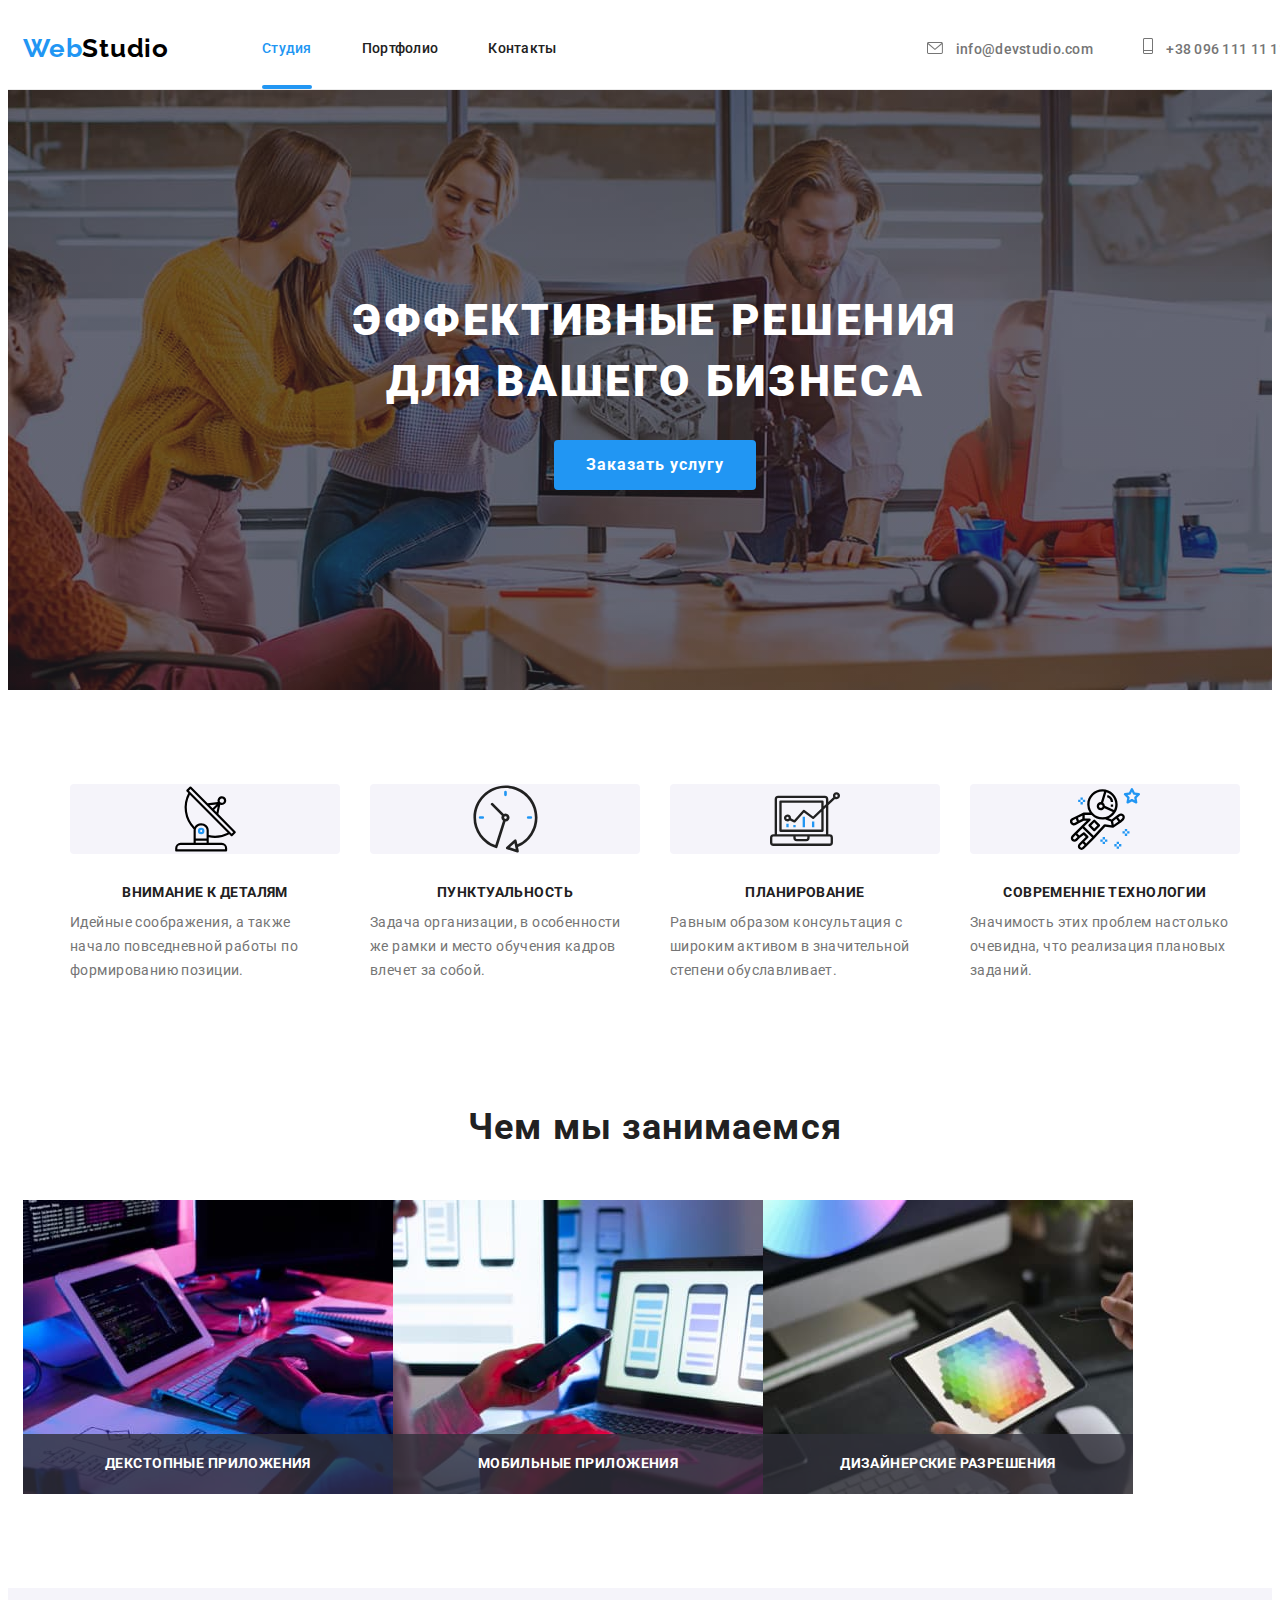
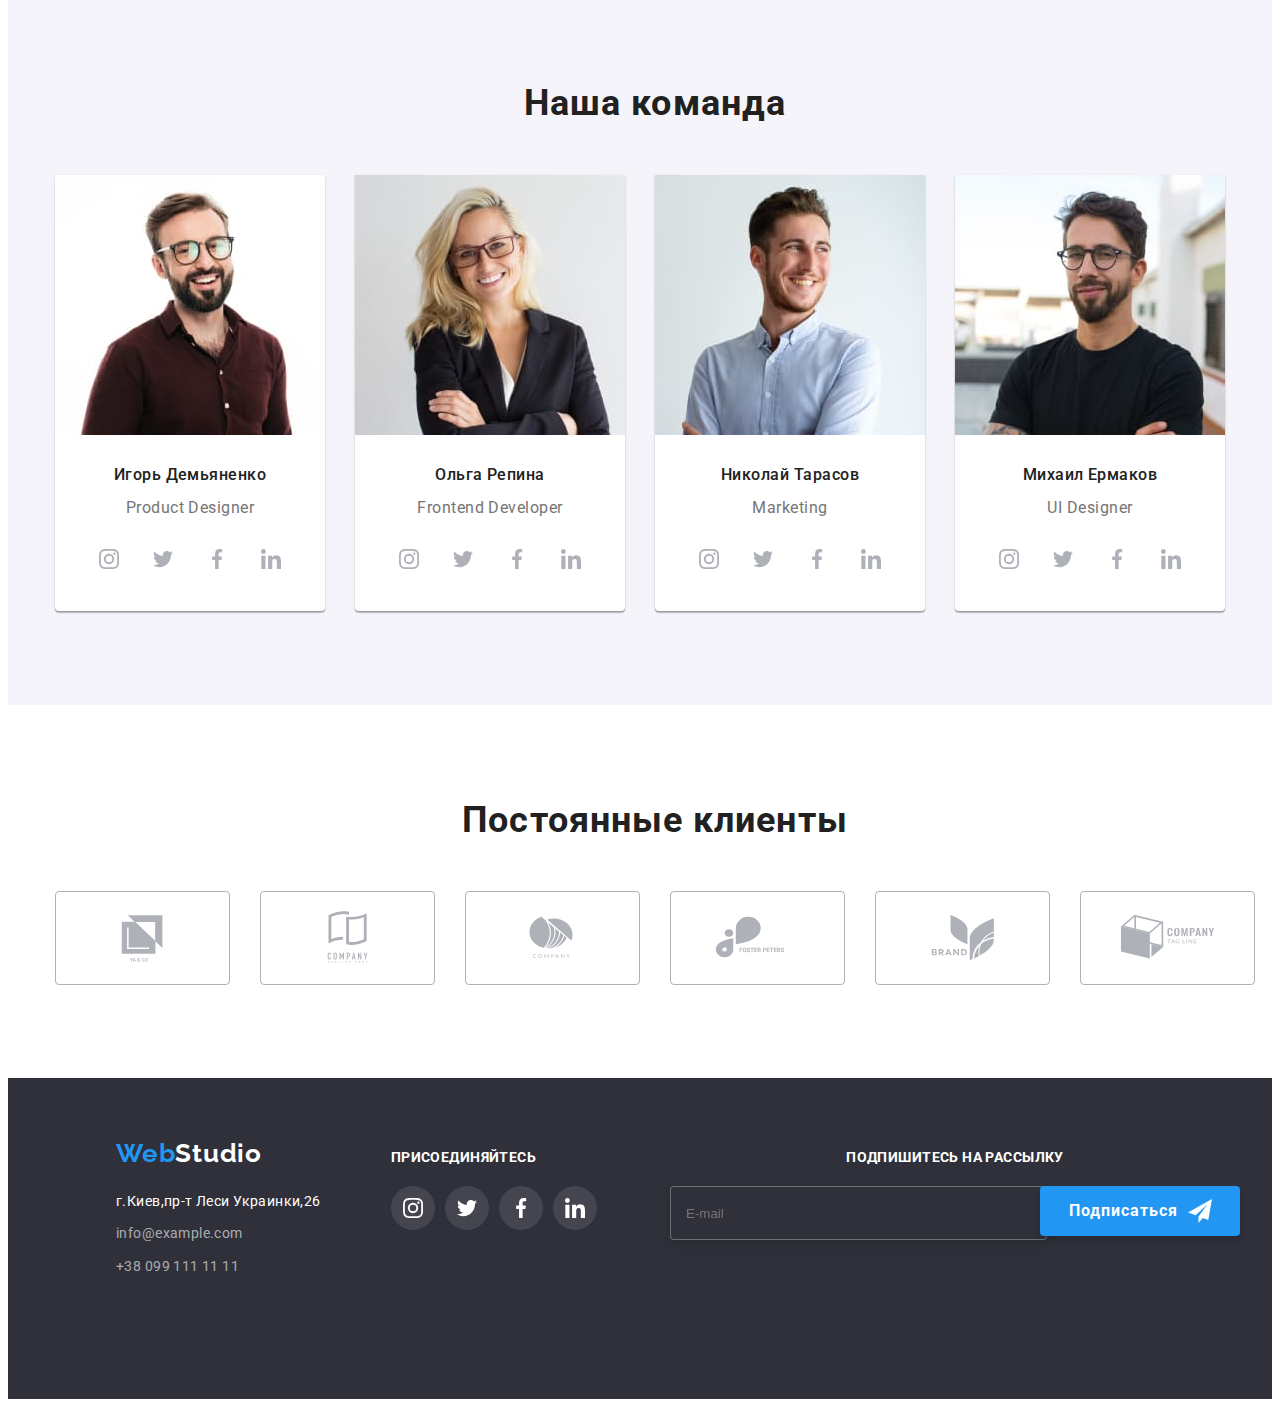
==== commit 2a5377e6: "Add files via upload" ====
--- a/index.html
+++ b/index.html
@@ -43,16 +43,16 @@
                         </svg>
                         +38 096 111 11 11</a></li>
             </ul>
-            <button type="button" class="button__mob " aria-expanded="false" data-menu-open>
+            <button type="button" class="button__mob data-menu-open" aria-expanded="false">
                 <svg width="24" height="16" aria-label="Переключатель меню">
                     <use class="button__mob-menu" href="./img/icons.svg#icon-menu_24px">
                     </use>
-                    <!-- <use class="mob__menu-close" href="./img/icons.svg#icon-close_24px"></use> -->
+                    <use class="mob__menu-close" href="./img/icons.svg#icon-close_24px"></use>
                 </svg>
             </button>
-            <!-- <div class="mob__menu mob__container" data-menu>
+            <!-- <div class="mob__menu mob__container data-menu is-hidden">
                 <div class="mob__top">
-                    <button type="button" class="button__mob-closemenu" data-menu-close>
+                    <button type="button" class="button__mob-closemenu data-menu-close">
                         <svg width="19" height="19">
                             <use class="mob__menu-close" href="./img/icons.svg#icon-close_24px"></use>
                         </svg>
@@ -206,7 +206,8 @@
                                 <source srcset="./img/planning.jpg 1x, ./img/planning-2x.jpg 2x"
                                     media="(min-width:1200px)">
                             </picture>
-                            <img src="./img/planning.jpg 1x, ./img/planning-2x.jpg 2x" alt="Планирование" width="370" />
+                            <img srcset="./img/planning.jpg 1x, ./img/planning-2x.jpg 2x" src="./img/planning.jpg"
+                                alt="Планирование" width="370" />
                         </div>
                     </li>
                     <li class="activity__item">
@@ -218,8 +219,8 @@
                                 <source srcset="./img/Punctuality.jpg 1x, ./img/Punctuality-2x.jpg 2x"
                                     media="(min-width:1200px)">
                             </picture>
-                            <img src="./img/Punctuality.jpg 1x, ./img/Punctuality-2x.jpg 2x" alt="Пунктуальность"
-                                width="370" />
+                            <img srcset="./img/Punctuality.jpg 1x, ./img/Punctuality-2x.jpg 2x"
+                                src="./img/Punctuality.jpg" alt="Пунктуальность" width="370" />
                         </div>
                     </li>
                     <li class="activity__item">
@@ -231,8 +232,8 @@
                                 <source srcset="./img/technologies.jpg 1x, ./img/technologies-2x.jpg 2x"
                                     media="(min-width:1200px)">
                             </picture>
-                            <img src="./img/technologies.jpg 1x, ./img/technologies-2x.jpg 2x"
-                                alt="Современные технологии" width="370" />
+                            <img srcset="./img/technologies.jpg 1x, ./img/technologies-2x.jpg 2x"
+                                src="./img/technologies.jpg" alt="Современные технологии" width="370" />
                         </div>
                     </li>
                 </ul>
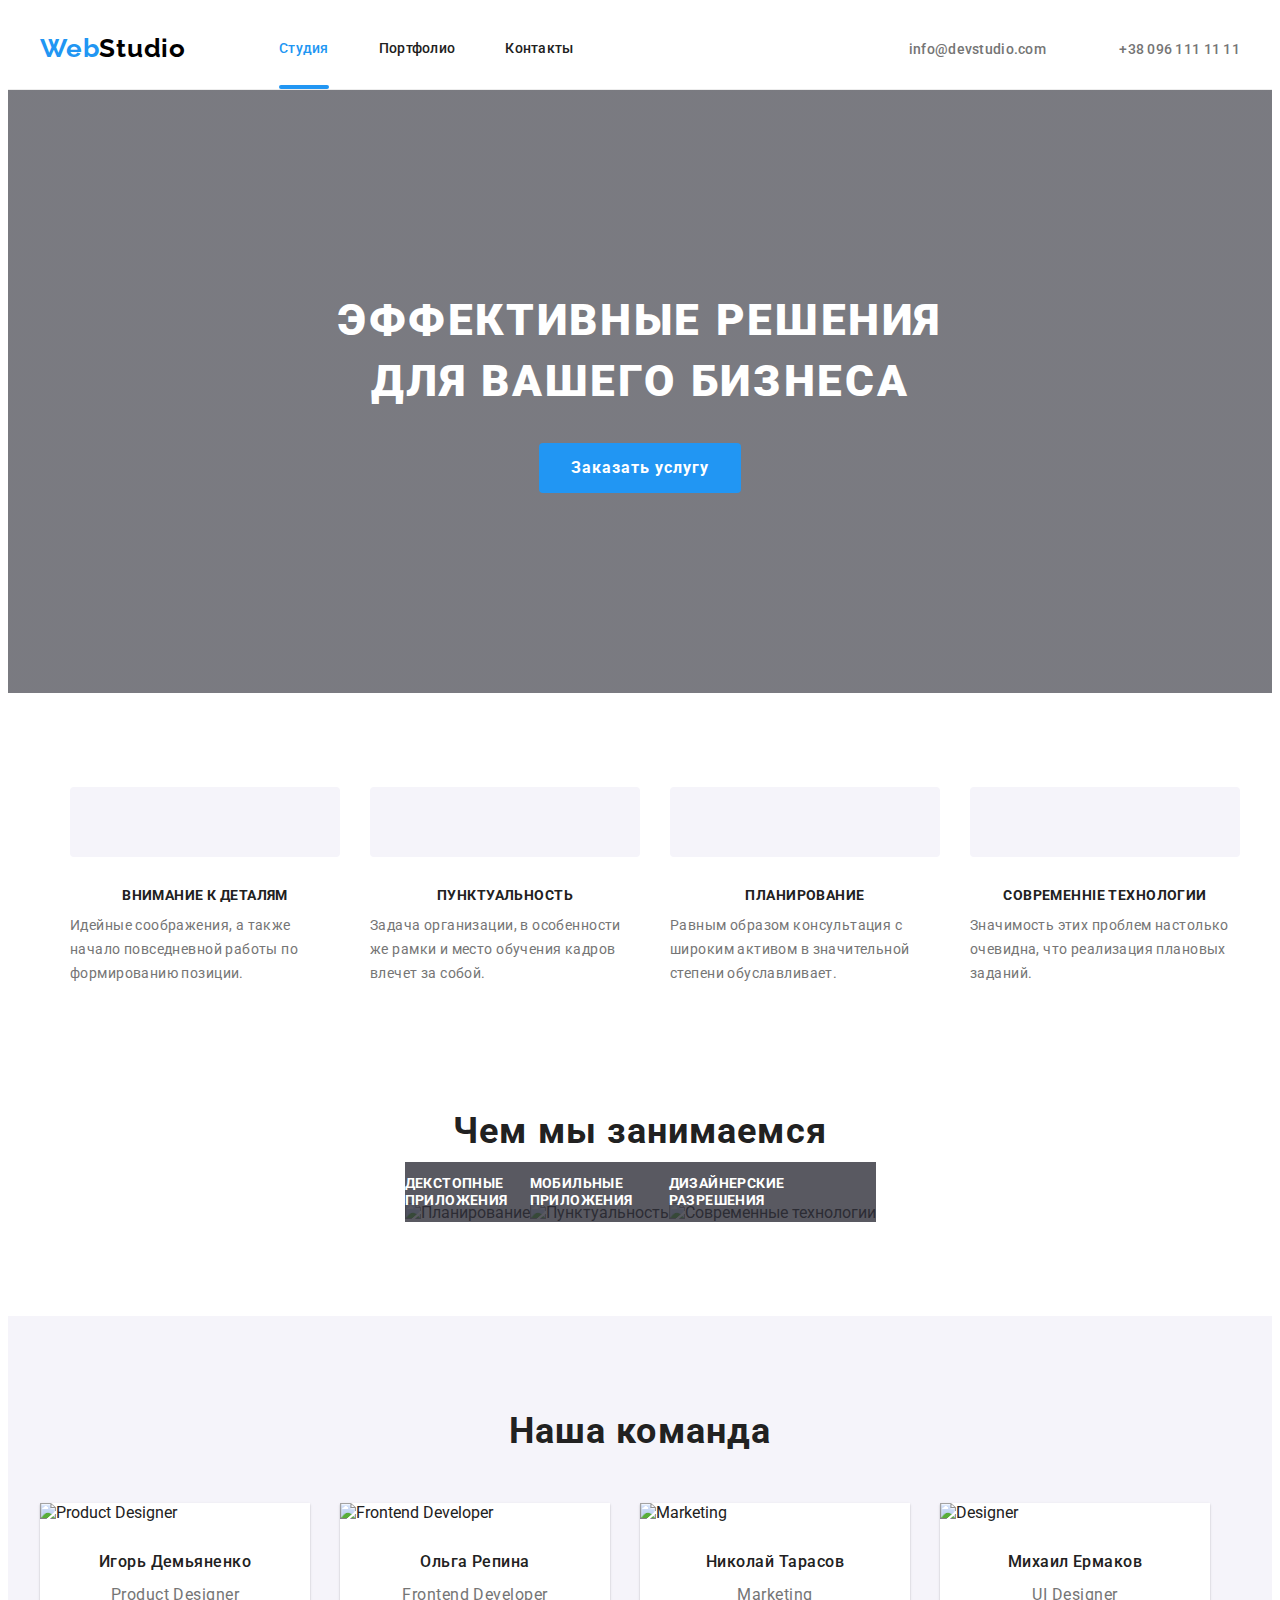
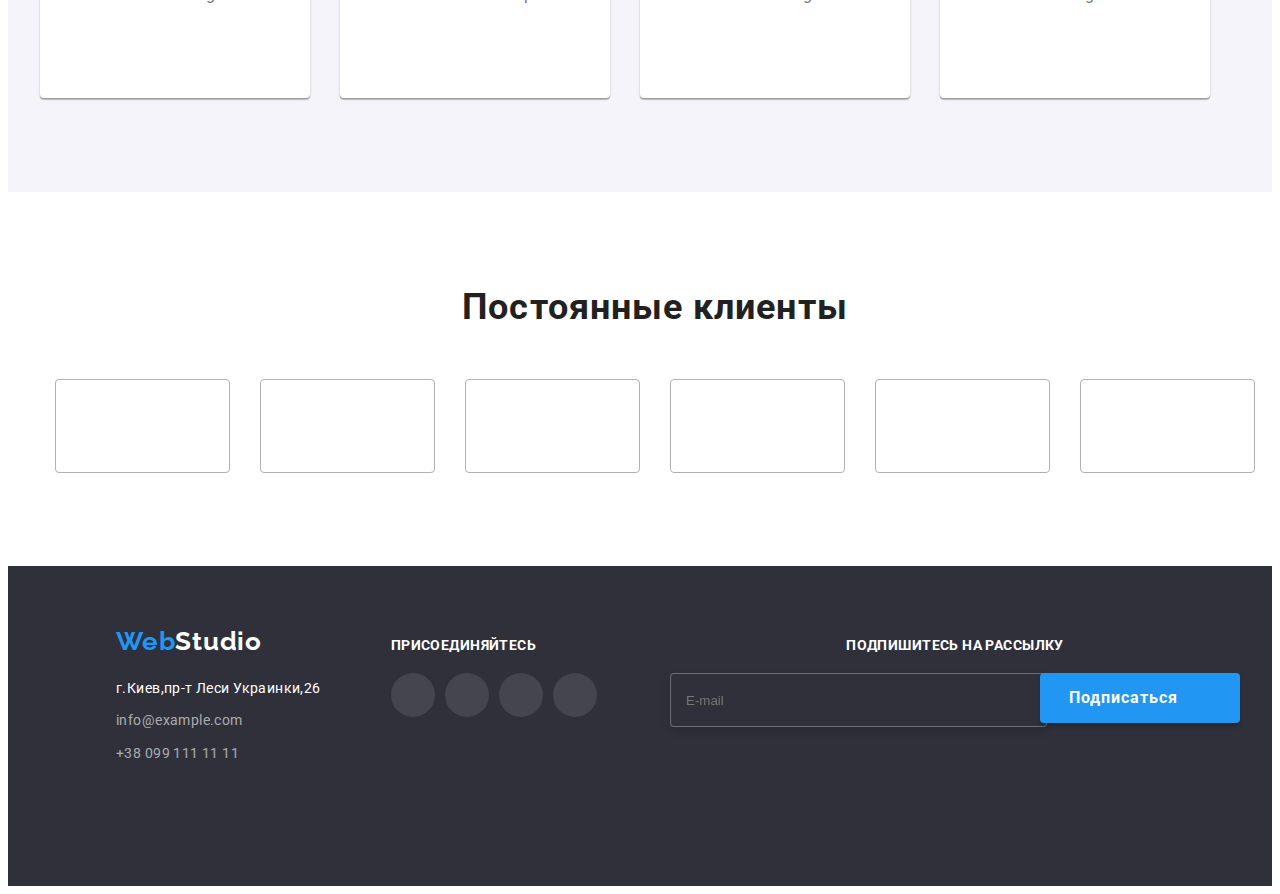
==== commit fb8c3b2c: "Add files via upload" ====
--- a/index.html
+++ b/index.html
@@ -43,47 +43,45 @@
                         </svg>
                         +38 096 111 11 11</a></li>
             </ul>
-            <button type="button" class="button__mob data-menu-open" aria-expanded="false">
-                <svg width="24" height="16" aria-label="Переключатель меню">
-                    <use class="button__mob-menu" href="./img/icons.svg#icon-menu_24px">
-                    </use>
-                    <use class="mob__menu-close" href="./img/icons.svg#icon-close_24px"></use>
+            <button type="button" class="header_mobile-btn js-open-menu" data-menu-open>
+                <svg svg width="24" height="16" fill="currentColor" class="header_mob-menu-icon">
+                    <use href="./img/icons.svg#icon-menu_24px"></use>
                 </svg>
             </button>
-            <!-- <div class="mob__menu mob__container data-menu is-hidden">
-                <div class="mob__top">
-                    <button type="button" class="button__mob-closemenu data-menu-close">
-                        <svg width="19" height="19">
-                            <use class="mob__menu-close" href="./img/icons.svg#icon-close_24px"></use>
+            <div class="mob-menu mob__container is-hidden" data-menu>
+                <div class="mob-menu__top">
+                    <button class="close-mob-menu js-close-menu " data-menu-close>
+                        <svg svg width="19" height="19" fill="currentColor" class="header_mob-menu-icon">
+                            <use href="./img/icons.svg#icon-close_24px"></use>
                         </svg>
                     </button>
-                    <ul class="mob__top-list">
-                        <li class="mob__top-item"><a class="mob__top-link" href="/">Cтудия</a></li>
-                        <li class="mob__top-item"><a class="mob__top-link" href="./portfolio.html">Портфолио</a>
-                        </li>
-                        <li class="mob__top-item"><a class="mob__top-link" href="/">Контакты</a></li>
+                    <ul class="mob-menu__link">
+                        <li class="list"><a href="" class="link">Студия</a></li>
+                        <li class="list"><a href="" class="link">Портфолио</a></li>
+                        <li class="list"><a href="" class="link">Контакты</a></li>
                     </ul>
                 </div>
-                <div class="mob__bottom">
-                    <ul class="mob__bottom-list">
-                        <li class="mob__bottom-item"><a class="mob__bottom-link" href="/">+38 096 111 11 11</a></li>
-                        <li class="mob__bottom-item"><a class="mob__bottom-link" href="/">info@devstudio.com</a></li>
+                <div class="mob-menu__bottom">
+                    <ul class="mob-menu__contact">
+                        <li class="list"><a href="" class="link">+38 096 111 11 11</a></li>
+                        <li class="list"><a href="" class="link">info@devstudio.com</a></li>
                     </ul>
-                    <ul class="mob__bottom-social">
-                        <li class="mob__social-list"><a class="mob_social_link" href="/">Instagram</a></li>
-                        <li class="mob__social-list"><a class="mob_social_link" href="/">Twitter</a></li>
-                        <li class="mob__social-list"><a class="mob_social_link" href="/">Facebook</a></li>
-                        <li class="mob__social-list"><a class="mob_social_link" href="/">LinkedIn</a></li>
+                    <ul class="mob-menu__footer">
+                        <li class="list"><a href="" class="link">Instagram</a></li>
+                        <li class="list"><a href="" class="link">Twitter</a></li>
+                        <li class="list"><a href="" class="link">Facebook</a></li>
+                        <li class="list"><a href="" class="link">LinkedIn</a></li>
                     </ul>
                 </div>
-            </div> -->
+            </div>
+
         </div>
     </header>
     <main>
         <!-- HERO -->
         <section class="section hero">
             <div class="container">
-                <h1 class="hero__title">ЭФФЕКТИВНЫЕ РЕШЕНИЯ ДЛЯ ВАШЕГО БИЗНЕСА</h1>
+                <h1 class="hero__title">ЭФФЕКТИВНЫЕ РЕШЕНИЯ<br>ДЛЯ ВАШЕГО БИЗНЕСА</h1>
                 <button data-modal-open class="hero__button" type="button">Заказать услугу</button>
                 <div class="backdrop is-hidden" data-modal>
                     <div class="modal">
--- a/css/main.min.css
+++ b/css/main.min.css
@@ -1 +1 @@
-:root{--main-text-color: #212121;--second-text-color: #757575;--third-text-color: #2196f3;--fourth-text-color: #ffffff;--five-text-color: #000000;--six-text-color: rgba(255, 255, 255, 0.6);--background-text-color: #2f303a;--background-icon-color: #f5f4fa;--icon-color: #afb1b8;--border-color: #eeeeee;--transition--: 250ms cubic-bezier(0.4, 0, 0.2, 1)}p,h1,h2,h3,h4,h5,h6{margin:0}a{text-decoration:none;-webkit-transition:var(--transition--);transition:var(--transition--)}ul{margin:0;padding:0;list-style:none}button{cursor:pointer;-webkit-transition:var(--transition--);transition:var(--transition--)}img{display:block;max-width:100%;height:auto}body{font-family:"Roboto","Raleway";color:var(--main-text-color)}.container{width:1200px;padding-left:15px;padding-right:15px;margin:0 auto}@media screen and (max-width: 479px){.container{width:100%}}@media screen and (min-width: 480px){.container{width:100%}}@media screen and (min-width: 768px){.container{width:100%}}@media screen and (min-width: 1200px){.container{width:100%}}.section{padding-top:60px;padding-bottom:60px;margin:auto}@media screen and (min-width: 1200px){.section{width:1200px;padding-top:94px;padding-bottom:94px}}.pre__title{width:100%;margin-bottom:50px;text-align:center}@media screen and (max-width: 479px){.pre__title{width:100%;font-weight:700;font-size:28px;line-height:calc(33 / 28);letter-spacing:.03em;text-align:center}}@media screen and (min-width: 480px){.pre__title{width:100%;font-weight:700;font-size:28px;line-height:calc(33 / 28);letter-spacing:.03em;text-align:center}}@media screen and (min-width: 768px){.pre__title{width:100%;font-weight:700;font-size:28px;line-height:calc(33 / 28);letter-spacing:.03em;text-align:center}}@media screen and (min-width: 1200px){.pre__title{width:100%;font-weight:700;font-size:36px;line-height:1.2;letter-spacing:.03em;text-align:center}}.header{border-bottom:1px solid #ececec;color:var(--fourth-text-color)}@media screen and (max-width: 479px){.header{padding-top:16px;padding-bottom:16px}}@media screen and (min-width: 480px){.header{padding-top:16px;padding-bottom:16px}}@media screen and (min-width: 768px){.header{padding:0px}}@media screen and (min-width: 1200px){.header{padding:0px}}.header-container{display:-webkit-box;display:-ms-flexbox;display:flex;-webkit-box-align:center;-ms-flex-align:center;align-items:center;-webkit-box-pack:justify;-ms-flex-pack:justify;justify-content:space-between}.logo{margin-right:93px}.logo__label{color:var(--third-text-color);font-style:normal;font-family:Raleway;font-weight:700;font-size:26px;line-height:1.2;letter-spacing:.03em}.logo__label--black{color:var(--five-text-color)}.menu{display:-webkit-box;display:-ms-flexbox;display:flex;-webkit-box-align:center;-ms-flex-align:center;align-items:center;-webkit-transition:var(--transition--);transition:var(--transition--)}.menu__list{display:-webkit-box;display:-ms-flexbox;display:flex;-webkit-transition:var(--transition--);transition:var(--transition--)}.menu__item:not(:last-child){margin-right:50px}.menu__link{color:var(--main-text-color);font-weight:500;font-size:14px;line-height:1.2;letter-spacing:.02em;-webkit-transition:var(--transition--);transition:var(--transition--);padding-bottom:32px;padding-top:32px;display:block}.menu__link:hover,.menu__link:focus{color:var(--third-text-color)}@media screen and (max-width: 479px){.menu__link{display:none}}@media screen and (min-width: 480px)and (max-width: 767px){.menu__link{display:none}}.menu__link--current{position:relative;color:var(--third-text-color)}.menu__link--current::after{position:absolute;bottom:0px;content:"";display:block;width:100%;height:4px;background:var(--third-text-color);border-radius:2px;-webkit-transition:var(--transition--);transition:var(--transition--)}@media screen and (max-width: 479px){.menu__link--current{display:none}}@media screen and (min-width: 480px)and (max-width: 767px){.menu__link--current{display:none}}.auth__nav{display:-webkit-box;display:-ms-flexbox;display:flex;margin-left:auto;-webkit-box-align:center;-ms-flex-align:center;align-items:center}@media screen and (max-width: 479px){.auth__nav{display:none}}@media screen and (min-width: 480px)and (max-width: 767px){.auth__nav{display:none}}@media screen and (min-width: 768px)and (max-width: 1199px){.auth__nav{-webkit-box-orient:vertical;-webkit-box-direction:normal;-ms-flex-direction:column;flex-direction:column;-webkit-box-align:baseline;-ms-flex-align:baseline;align-items:baseline;margin-right:0px}}.auth-nav__icon{margin-right:10px;fill:currentColor}.auth-nav__item:not(:last-child){margin-right:50px}@media screen and (min-width: 768px)and (max-width: 1199px){.auth-nav__item:not(:last-child){margin-bottom:10px;margin-right:0px}}.auth-nav__link{color:var(--second-text-color);font-weight:500;font-size:14px;line-height:1.2;letter-spacing:.02em;-webkit-transition:var(--transition--);transition:var(--transition--)}.auth-nav__link:hover,.auth-nav__link:focus{color:var(--third-text-color)}@media screen and (max-width: 479px){.hero{width:100%;background-image:-webkit-gradient(linear, left top, right top, from(rgba(47, 48, 58, 0.4)), to(rgba(47, 48, 58, 0.4))),url(../img/Header-mob-1x.jpg);background-image:linear-gradient(to right, rgba(47, 48, 58, 0.4), rgba(47, 48, 58, 0.4)),url(../img/Header-mob-1x.jpg);background-repeat:no-repeat;background-size:cover;background-position:center;padding-top:118px;padding-bottom:118px;margin:auto}}@media screen and (max-width: 479px)and (min-device-pixel-ratio: 2),screen and (max-width: 479px)and (-webkit-min-device-pixel-ratio: 2),screen and (max-width: 479px)and (min-resolution: 192dpi),screen and (max-width: 479px)and (min-resolution: 2dppx){.hero{background-image:url(../img/Header-mob-2x.jpg)}}@media screen and (min-width: 480px){.hero{width:100%;background-image:-webkit-gradient(linear, left top, right top, from(rgba(47, 48, 58, 0.4)), to(rgba(47, 48, 58, 0.4))),url(../img/Header-mob-1x.jpg);background-image:linear-gradient(to right, rgba(47, 48, 58, 0.4), rgba(47, 48, 58, 0.4)),url(../img/Header-mob-1x.jpg);background-repeat:no-repeat;background-size:cover;background-position:center;padding-top:118px;padding-bottom:118px;margin:auto}}@media screen and (min-width: 480px)and (min-device-pixel-ratio: 2),screen and (min-width: 480px)and (-webkit-min-device-pixel-ratio: 2),screen and (min-width: 480px)and (min-resolution: 192dpi),screen and (min-width: 480px)and (min-resolution: 2dppx){.hero{background-image:url(../img/Header-mob-2x.jpg)}}@media screen and (min-width: 768px){.hero{width:100%;background-image:-webkit-gradient(linear, left top, right top, from(rgba(47, 48, 58, 0.4)), to(rgba(47, 48, 58, 0.4))),url(/img/Header-tab-1x.jpg);background-image:linear-gradient(to right, rgba(47, 48, 58, 0.4), rgba(47, 48, 58, 0.4)),url(/img/Header-tab-1x.jpg);background-repeat:no-repeat;background-size:cover;background-position:center;padding-top:118px;padding-bottom:118px;margin:auto}}@media screen and (min-width: 768px)and (min-device-pixel-ratio: 2),screen and (min-width: 768px)and (-webkit-min-device-pixel-ratio: 2),screen and (min-width: 768px)and (min-resolution: 192dpi),screen and (min-width: 768px)and (min-resolution: 2dppx){.hero{background-image:url(../img/Header-tab-2x.jpg)}}@media screen and (min-width: 1200px){.hero{width:100%;max-width:1600px;padding-top:200px;padding-bottom:200px;margin:auto;background-image:-webkit-gradient(linear, left top, right top, from(rgba(47, 48, 58, 0.4)), to(rgba(47, 48, 58, 0.4))),url(../img/img-hero.jpg);background-image:linear-gradient(to right, rgba(47, 48, 58, 0.4), rgba(47, 48, 58, 0.4)),url(../img/img-hero.jpg);background-position:center;background-repeat:no-repeat;background-color:rgba(47,48,58,.4)}}@media screen and (min-width: 1200px)and (min-device-pixel-ratio: 2),screen and (min-width: 1200px)and (-webkit-min-device-pixel-ratio: 2),screen and (min-width: 1200px)and (min-resolution: 192dpi),screen and (min-width: 1200px)and (min-resolution: 2dppx){.hero{background-image:url(/img/img-hero-2x.jpg)}}@media screen and (max-width: 767px){.hero__title{width:360px;height:84px;text-align:center;margin-left:auto;margin-right:auto;margin-bottom:30px;color:var(--fourth-text-color);font-weight:900;font-size:26px;line-height:calc(42 / 26);letter-spacing:.06em}}@media screen and (min-width: 768px){.hero__title{width:360px;height:84px;text-align:center;margin-left:auto;margin-right:auto;margin-bottom:30px;color:var(--fourth-text-color);font-weight:900;font-size:26px;line-height:calc(42 / 26);letter-spacing:.06em}}@media screen and (min-width: 1200px){.hero__title{width:696px;height:120px;margin-left:auto;margin-right:auto;margin-bottom:30px;color:var(--fourth-text-color);font-weight:900;font-size:44px;line-height:1.4;letter-spacing:.06em}}.hero__button{display:block;padding:10px 32px;border-radius:4px;margin-right:auto;margin-left:auto;border:none;background-color:var(--third-text-color);color:var(--fourth-text-color);font-family:inherit;font-weight:700;font-size:16px;line-height:1.9;letter-spacing:.06em;-webkit-transition:var(--transition--);transition:var(--transition--)}.hero__button:focus{color:var(--fourth-text-color)}.backdrop{position:fixed;top:0;left:0;width:100%;height:100%;background-color:rgba(0,0,0,.2);opacity:1;-webkit-transition:var(--transition--);transition:var(--transition--);z-index:1}.backdrop.is-hidden{opacity:0;pointer-events:none}.modal{width:100%;position:absolute;top:50%;left:50%;-webkit-transform:translate(-50%, -50%);transform:translate(-50%, -50%);-webkit-transition:var(--transition--);transition:var(--transition--);max-width:528px;max-height:581px;background-color:var(--fourth-text-color);-webkit-box-shadow:0px 1px 3px rgba(0,0,0,.12),0px 1px 1px rgba(0,0,0,.14),0px 2px 1px rgba(0,0,0,.2);box-shadow:0px 1px 3px rgba(0,0,0,.12),0px 1px 1px rgba(0,0,0,.14),0px 2px 1px rgba(0,0,0,.2);border-radius:4px}.modal__form{padding:40px}@media screen and (max-width: 479px){.modal__form{width:450px;height:609px}}@media screen and (max-width: 767px){.modal__form{width:450px;height:609px}}@media screen and (min-width: 768px){.modal__form{width:450px;height:609px}}@media screen and (min-width: 1200px){.modal__form{width:528px;height:581px}}.modal__title{padding-bottom:30px;font-weight:700;font-size:20px;line-height:1.2;text-align:center;letter-spacing:.03em}.modal__field{position:relative;display:block;margin-bottom:28px}.modal__label{position:absolute;left:0;top:-15px;color:var(--second-text-color);font-size:12px;line-height:1.2;letter-spacing:.01em}.modal__input{width:100%;height:40px;margin:0;padding-left:42px;border:1px solid rgba(33,33,33,.2);border-radius:4px;outline:none;background-color:transparent;-webkit-transition:var(--transition--);transition:var(--transition--);cursor:pointer}.modal__input:focus+.modal__icon{fill:var(--third-text-color)}.modal__input:focus{border-color:var(--third-text-color)}.modal__icon{position:absolute;top:50%;-webkit-transform:translateY(-50%);transform:translateY(-50%);left:12px;-webkit-transition:var(--transition--);transition:var(--transition--)}.modal__textarea{position:relative;display:block;margin-bottom:20px}.modal__textarea-item{position:absolute;left:0;top:-15px;font-size:12px;line-height:1.2;letter-spacing:.01em;color:var(--second-text-color)}.modal__textarea-coment{width:100%;height:120px;padding:12px 16px;resize:none;border:1px solid rgba(33,33,33,.2);border-radius:4px;outline:none;-webkit-transition:var(--transition--);transition:var(--transition--);cursor:pointer}.modal__textarea-coment::-webkit-input-placeholder{font-size:12px;line-height:1.2;letter-spacing:.01em;color:rgba(117,117,117,.5)}.modal__textarea-coment::-moz-placeholder{font-size:12px;line-height:1.2;letter-spacing:.01em;color:rgba(117,117,117,.5)}.modal__textarea-coment:-ms-input-placeholder{font-size:12px;line-height:1.2;letter-spacing:.01em;color:rgba(117,117,117,.5)}.modal__textarea-coment::-ms-input-placeholder{font-size:12px;line-height:1.2;letter-spacing:.01em;color:rgba(117,117,117,.5)}.modal__textarea-coment::placeholder{font-size:12px;line-height:1.2;letter-spacing:.01em;color:rgba(117,117,117,.5)}.modal__textarea-coment:focus{border-color:var(--third-text-color)}.modal__submit{width:200px;height:50px;-webkit-box-shadow:0px 4px 4px rgba(0,0,0,.15);box-shadow:0px 4px 4px rgba(0,0,0,.15);border-radius:4px;color:var(--fourth-text-color);background-color:var(--third-text-color);border:none;font-family:inherit;font-weight:700;font-size:16px;line-height:1.9;letter-spacing:.06em;-webkit-transition:var(--transition--);transition:var(--transition--)}.checkbox{position:relative;display:block;width:423px;height:24px;margin-bottom:30px;-webkit-transition:var(--transition--);transition:var(--transition--)}.checkbox__input{position:absolute;-webkit-appearance:none;-moz-appearance:none;appearance:none;-webkit-transition:var(--transition--);transition:var(--transition--)}.checkbox__input:checked+.checkbox__icon{background-color:var(--third-text-color);background-size:contain;background-origin:border-box;border-color:var(--third-text-color)}.checkbox__input:checked~.checkbox__check-icon{opacity:1}.checkbox__input.checkbox__text{display:block;position:absolute;left:50px;top:50%;-webkit-transform:translateY(-50%);transform:translateY(-50%);color:var(--second-text-color)}@media screen and (min-width: 480px){.checkbox__input.checkbox__text{font-size:12px;line-height:calc(14 / 12);letter-spacing:.03em}}@media screen and (min-width: 768px){.checkbox__input.checkbox__text{font-size:12px;line-height:calc(14 / 12);letter-spacing:.03em}}@media screen and (min-width: 1200px){.checkbox__input.checkbox__text{font-size:14px;line-height:1.7;letter-spacing:.03em;color:var(--second-text-color)}}.checkbox__icon{position:absolute;display:block;left:0px;top:50%;-webkit-transform:translateY(-50%);transform:translateY(-50%);width:16px;height:15px;background-color:var(--fourth-text-color);border:2px solid var(--main-text-color);border-radius:2px;-webkit-transition:var(--transition--);transition:var(--transition--);border-color:var(--main-text-color)}.checkbox__check-icon{position:absolute;left:0px;top:50%;-webkit-transform:translateY(-50%);transform:translateY(-50%);z-index:1;opacity:0;-webkit-transition:var(--transition--);transition:var(--transition--);cursor:pointer}.checkbox__contract{color:var(--third-text-color);text-decoration:underline;-webkit-text-decoration-skip-ink:none;text-decoration-skip-ink:none}.modal__button{display:-webkit-box;display:-ms-flexbox;display:flex;position:absolute;width:30px;height:30px;top:8px;right:8px;border:1px solid rgba(0,0,0,.1);border-radius:50%;background-color:var(--fourth-text-color);-webkit-box-align:center;-ms-flex-align:center;align-items:center;cursor:pointer;-webkit-transition:var(--transition--);transition:var(--transition--)}.modal__button:hover{fill:var(--third-text-color)}.feature{margin:0 auto}@media screen and (min-width: 480px){.feature{width:480px}}@media screen and (min-width: 768px){.feature{width:768px;display:-webkit-box;display:-ms-flexbox;display:flex;-ms-flex-wrap:wrap;flex-wrap:wrap}}@media screen and (min-width: 1200px){.feature{width:1200px;display:-webkit-box;display:-ms-flexbox;display:flex;-webkit-box-pack:center;-ms-flex-pack:center;justify-content:center;-webkit-box-align:center;-ms-flex-align:center;align-items:center}}.feature__icon{display:-webkit-box;display:-ms-flexbox;display:flex;width:100%;-webkit-box-pack:center;-ms-flex-pack:center;justify-content:center;-webkit-box-align:center;-ms-flex-align:center;align-items:center;text-align:center;margin-bottom:30px;border-radius:4px;background-color:var(--background-icon-color)}.feature__title{color:var(--main-text-color);font-weight:700;font-size:14px;line-height:1.2;letter-spacing:.03em}@media screen and (max-width: 479px){.feature__title{width:100%;text-align:center}}@media screen and (min-width: 480px){.feature__title{width:100%;text-align:center}}@media screen and (min-width: 480px){.feature__item{width:100%;margin-bottom:30px}}@media screen and (min-width: 768px){.feature__item{width:calc(100% / 2 - 30px);margin-right:30px;margin-bottom:30px}.feature__item:nth-child(2n){margin-right:0px}}@media screen and (min-width: 1200px){.feature__item{width:calc(100% / 4 - 30px);margin-right:30px}.feature__item:not(:last-child){margin-right:30px}}.feature__text{width:270px;margin-top:10px;color:var(--second-text-color);font-size:14px;line-height:1.7;letter-spacing:.03em}@media screen and (min-width: 480px){.feature__text{width:100%}}.section--activity{padding-bottom:94px}@media screen and (max-width: 479px){.section--activity{display:none}}@media screen and (min-width: 480px)and (max-width: 1198px){.section--activity{display:none}}.activity__list{display:-webkit-box;display:-ms-flexbox;display:flex}.activity__list.activity__item:not(:last-child){margin-right:30px}.activity__thumb{position:relative}.activity__thumb-product{position:absolute;color:var(--fourth-text-color);font-weight:700;font-size:14px;line-height:1.2;letter-spacing:.03em}.activity__thumb-box{position:absolute;display:-webkit-box;display:-ms-flexbox;display:flex;-webkit-box-pack:center;-ms-flex-pack:center;justify-content:center;-webkit-box-align:center;-ms-flex-align:center;align-items:center;width:100%;height:60px;bottom:0;background:rgba(47,48,58,.8)}img{width:100%}.section--comand{background-color:var(--background-icon-color);padding-top:60px;padding-bottom:60px}@media screen and (min-width: 1200px){.section--comand{padding-top:94px;padding-bottom:94px}}@media screen and (min-width: 768px){.comand__list{width:768px;display:-webkit-box;display:-ms-flexbox;display:flex;-ms-flex-wrap:wrap;flex-wrap:wrap;margin:0 auto}}@media screen and (min-width: 1200px){.comand__list{width:1200px;display:-webkit-box;display:-ms-flexbox;display:flex}}.comand__list-item{margin-bottom:30px;background-color:var(--fourth-text-color);-webkit-box-shadow:0px 1px 3px rgba(0,0,0,.12),0px 1px 1px rgba(0,0,0,.14),0px 2px 1px rgba(0,0,0,.2);box-shadow:0px 1px 3px rgba(0,0,0,.12),0px 1px 1px rgba(0,0,0,.14),0px 2px 1px rgba(0,0,0,.2);border-radius:0px 0px 4px 4px;-webkit-transition:var(--transition--);transition:var(--transition--)}@media screen and (min-width: 480px){.comand__list-item{width:100%}}@media screen and (min-width: 768px){.comand__list-item{width:calc(100% / 2 - 30px);margin-right:30px}.comand__list-item:nth-child(2n){margin-right:0px;margin-bottom:30px}}@media screen and (min-width: 1200px){.comand__list-item{width:calc(100% / 4 - 30px);margin-bottom:0px;margin-right:30px}.comand__list-item:nth-child(n+1){margin-right:30px;margin-bottom:0px}.comand__list-item:last-child{margin-right:0px;margin-bottom:0px}}.comand__thumb{padding-top:30px;padding-bottom:30px}.comand__thumb-title{text-align:center;color:var(--main-text-color);font-weight:500;font-size:16px;line-height:1.2;letter-spacing:.03em}.comand__thumb-text{margin-top:10px;text-align:center;color:var(--second-text-color);font-size:16px;line-height:1.7;letter-spacing:.03em}.comand__icon{width:206px;height:44px;margin-right:auto;margin-left:auto;margin-top:16px}.comand__icon-list{display:-webkit-box;display:-ms-flexbox;display:flex;-webkit-box-pack:justify;-ms-flex-pack:justify;justify-content:space-between;text-align:center;-webkit-box-align:center;-ms-flex-align:center;align-items:center}.comand__icon-item{display:-webkit-box;display:-ms-flexbox;display:flex;-webkit-box-pack:center;-ms-flex-pack:center;justify-content:center;margin-right:10px;background-color:var(--fourth-text-color)}.comand__icon-item:last-child{margin-right:0px}.comand__icon-link{display:-webkit-box;display:-ms-flexbox;display:flex;-webkit-box-pack:center;-ms-flex-pack:center;justify-content:center;-webkit-box-align:center;-ms-flex-align:center;align-items:center;width:44px;height:44px;border-radius:50%;fill:var(--icon-color);-webkit-transition:var(--transition--);transition:var(--transition--)}.comand__icon-link:hover,.comand__icon-link:focus{fill:var(--fourth-text-color);background-color:var(--third-text-color)}@media screen and (max-width: 479px){.client__list{width:100%;display:-webkit-box;display:-ms-flexbox;display:flex;-ms-flex-wrap:wrap;flex-wrap:wrap;-webkit-box-pack:justify;-ms-flex-pack:justify;justify-content:space-between}}@media screen and (min-width: 480px){.client__list{width:100%;display:-webkit-box;display:-ms-flexbox;display:flex;-ms-flex-wrap:wrap;flex-wrap:wrap;-webkit-box-pack:justify;-ms-flex-pack:justify;justify-content:space-between}}@media screen and (min-width: 768px){.client__list{width:100%;display:-webkit-box;display:-ms-flexbox;display:flex;-ms-flex-wrap:wrap;flex-wrap:wrap;-webkit-box-pack:justify;-ms-flex-pack:justify;justify-content:space-between}}@media screen and (min-width: 1200px){.client__list{width:100%;display:-webkit-box;display:-ms-flexbox;display:flex;-ms-flex-wrap:nowrap;flex-wrap:nowrap;-webkit-box-pack:justify;-ms-flex-pack:justify;justify-content:space-between}}.client__logo{margin-bottom:30px}@media screen and (max-width: 479px){.client__logo{width:calc(100% / 2 - 30px);display:-webkit-box;display:-ms-flexbox;display:flex;-webkit-box-align:center;-ms-flex-align:center;align-items:center;-webkit-box-pack:center;-ms-flex-pack:center;justify-content:center;text-align:center;margin-bottom:30px}.client__logo:nth-child(n+5){margin-bottom:0px}.client__logo:nth-child(n+6){margin-bottom:0px}}@media screen and (min-width: 480px){.client__logo{width:calc(100% / 2 - 30px);display:-webkit-box;display:-ms-flexbox;display:flex;-webkit-box-align:center;-ms-flex-align:center;align-items:center;-webkit-box-pack:center;-ms-flex-pack:center;justify-content:center;text-align:center;margin-bottom:30px}.client__logo:nth-child(n+5){margin-bottom:0px}.client__logo:nth-child(n+6){margin-bottom:0px}}@media screen and (min-width: 768px){.client__logo{width:calc(100% / 3 - 30px);margin-bottom:30px}.client__logo:nth-child(n+4){margin-bottom:0px}.client__logo:nth-child(n+5){margin-bottom:0px}.client__logo:nth-child(n+6){margin-bottom:0px}}@media screen and (min-width: 1200px){.client__logo{width:100%;margin-right:30px;margin-bottom:0px;-webkit-box-align:center;-ms-flex-align:center;align-items:center;-webkit-box-pack:center;-ms-flex-pack:center;justify-content:center;text-align:center;width:210px;height:92px}.client__logo:last-child{margin-right:0px}}.client__link{width:100%;height:100%;display:-webkit-box;display:-ms-flexbox;display:flex;-webkit-box-align:center;-ms-flex-align:center;align-items:center;-webkit-box-pack:center;-ms-flex-pack:center;justify-content:center;align-items:center;border:1px solid #afb1b8;border-radius:4px;color:var(--icon-color);-webkit-transition:var(--transition--);transition:var(--transition--)}.client__link:hover,.client__link:focus{color:var(--third-text-color);border-color:var(--third-text-color)}.client__icon{fill:currentColor}.section--footer{padding-top:60px;padding-bottom:60px;margin-left:auto;margin-right:auto;background-color:var(--background-text-color);font-style:normal}.footer{display:-webkit-box;display:-ms-flexbox;display:flex;-webkit-box-align:baseline;-ms-flex-align:baseline;align-items:baseline}@media screen and (max-width: 479px){.footer{-webkit-box-align:center;-ms-flex-align:center;align-items:center;-webkit-box-orient:vertical;-webkit-box-direction:normal;-ms-flex-direction:column;flex-direction:column;text-align:center}}@media screen and (min-width: 480px)and (max-width: 767px){.footer{-webkit-box-align:center;-ms-flex-align:center;align-items:center;-webkit-box-orient:vertical;-webkit-box-direction:normal;-ms-flex-direction:column;flex-direction:column;text-align:center}}@media screen and (min-width: 768px){.footer{width:768px;-ms-flex-wrap:wrap;flex-wrap:wrap;-webkit-box-pack:center;-ms-flex-pack:center;justify-content:center}}@media screen and (min-width: 1200px){.footer{width:1200px;display:-webkit-box;display:-ms-flexbox;display:flex;-webkit-box-align:baseline;-ms-flex-align:baseline;align-items:baseline}}@media screen and (max-width: 479px){.footer__logo{margin:0px}}@media screen and (min-width: 480px)and (max-width: 767px){.footer__logo{margin:0px}}@media screen and (min-width: 768px){.footer__logo{margin-left:76px}}@media screen and (min-width: 1200px){.footer__logo{margin-right:70px}}.footer__logo-label{color:var(--third-text-color);font-style:normal;font-family:Raleway;font-weight:700;font-size:26px;line-height:1.2;letter-spacing:.03em}.footer__logo-label--white{color:var(--fourth-text-color)}.address{-webkit-box-align:center;-ms-flex-align:center;align-items:center}@media screen and (max-width: 479px){.address{margin-bottom:60px}}@media screen and (min-width: 480px)and (max-width: 767px){.address{margin-bottom:60px}}@media screen and (min-width: 768px){.address{margin-bottom:60px}}.address__list{margin-top:20px}.address__item:not(:last-child){margin-bottom:9px}.address__link{color:var(--six-text-color);font-style:normal;font-size:14px;line-height:1.7;letter-spacing:.03em;-webkit-transition:var(--transition--);transition:var(--transition--)}.address__link:hover,.address__link:focus{color:var(--third-text-color)}.address__link--map{color:var(--fourth-text-color)}@media screen and (max-width: 479px){.social{margin-bottom:60px}}@media screen and (min-width: 480px)and (max-width: 767px){.social{margin-bottom:60px}}@media screen and (min-width: 768px)and (max-width: 1199px){.social{margin-left:165px}}.social__title{padding-bottom:20px;color:var(--fourth-text-color);font-weight:700;font-size:14px;line-height:1.2;letter-spacing:.03em}.social__list{display:-webkit-box;display:-ms-flexbox;display:flex;-webkit-box-pack:justify;-ms-flex-pack:justify;justify-content:space-between}.social__item{display:-webkit-box;display:-ms-flexbox;display:flex;-webkit-box-pack:center;-ms-flex-pack:center;justify-content:center;margin-right:10px}.social__item:last-child{margin-right:0px}.social__link{display:-webkit-box;display:-ms-flexbox;display:flex;-webkit-box-pack:center;-ms-flex-pack:center;justify-content:center;-webkit-box-align:center;-ms-flex-align:center;align-items:center;width:44px;height:44px;border-radius:50%;fill:var(--fourth-text-color);background-color:rgba(255,255,255,.1);-webkit-transition:var(--transition--);transition:var(--transition--)}.social__link:hover,.social__link:focus{background-color:var(--third-text-color)}@media screen and (max-width: 479px){.subscribe{margin:0px;width:100%}}@media screen and (min-width: 480px)and (max-width: 767px){.subscribe{margin:0px;width:100%}}@media screen and (min-width: 768px){.subscribe{text-align:center}}@media screen and (min-width: 1200px){.subscribe{margin-left:auto}}.subscribe__title{display:block;padding-bottom:20px;color:var(--fourth-text-color);font-weight:700;font-size:14px;line-height:1.2;letter-spacing:.03em}.subscribe__form{display:-webkit-box;display:-ms-flexbox;display:flex;-webkit-box-pack:justify;-ms-flex-pack:justify;justify-content:space-between}@media screen and (max-width: 479px){.subscribe__form{-webkit-box-orient:vertical;-webkit-box-direction:normal;-ms-flex-direction:column;flex-direction:column;-webkit-box-align:center;-ms-flex-align:center;align-items:center;text-align:center;width:100%}}@media screen and (min-width: 480px)and (max-width: 767px){.subscribe__form{-webkit-box-orient:vertical;-webkit-box-direction:normal;-ms-flex-direction:column;flex-direction:column;-webkit-box-align:center;-ms-flex-align:center;align-items:center;text-align:center;width:100%}}@media screen and (min-width: 768px)and (max-width: 1199px){.subscribe__form{-webkit-box-orient:vertical;-webkit-box-direction:normal;-ms-flex-direction:column;flex-direction:column;-webkit-box-align:center;-ms-flex-align:center;align-items:center;text-align:center;width:100%}}@media screen and (min-width: 768px){.subscribe__form{display:-webkit-box;display:-ms-flexbox;display:flex;-webkit-box-pack:justify;-ms-flex-pack:justify;justify-content:space-between}}.subscribe__lebel{width:100%;height:50px;margin-right:12px}@media screen and (max-width: 479px){.subscribe__lebel{margin:0px;width:100%;height:50px;margin-bottom:20px}}@media screen and (min-width: 480px)and (max-width: 767px){.subscribe__lebel{margin:0px;width:450px;height:50px;margin-bottom:20px}}@media screen and (min-width: 768px)and (max-width: 1199px){.subscribe__lebel{margin:0px;width:450px;height:50px;margin-bottom:20px}}@media screen and (min-width: 1200px){.subscribe__lebel{width:358px}}.subscribe__input{width:100%;height:100%;padding-left:15px;color:var(--second-text-color);background-color:var(--background-text-color);border:1px solid rgba(255,255,255,.3);-webkit-filter:drop-shadow(0px 4px 4px rgba(0, 0, 0, 0.15));filter:drop-shadow(0px 4px 4px rgba(0, 0, 0, 0.15));border-radius:4px;-webkit-transition:var(--transition--);transition:var(--transition--)}.subscribe__button{position:relative;width:200px;height:50px;border:none;text-align:center;padding-right:62px;padding-left:29px;background-color:var(--third-text-color);color:var(--fourth-text-color);font-family:inherit;font-weight:700;font-size:16px;line-height:1.9;letter-spacing:.06em;-webkit-transition:var(--transition--);transition:var(--transition--);-webkit-box-shadow:0px 4px 4px rgba(0,0,0,.15);box-shadow:0px 4px 4px rgba(0,0,0,.15);border-radius:4px;border:none}.subscribe__icon{position:absolute;left:148px;top:50%;-webkit-transform:translateY(-50%);transform:translateY(-50%)}.caption{visibility:hidden;position:absolute;width:1px;height:1px;border:0px;padding:0px;white-space:nowrap;overflow:hidden;-webkit-clip-path:inset(100%);clip-path:inset(100%);clip:rect(0 0 0 0)}.filter__list{display:-webkit-box;display:-ms-flexbox;display:flex;-webkit-box-pack:center;-ms-flex-pack:center;justify-content:center;-webkit-transition:var(--transition--);transition:var(--transition--);margin-bottom:50px}@media screen and (max-width: 479px){.filter__list{-webkit-box-orient:vertical;-webkit-box-direction:normal;-ms-flex-direction:column;flex-direction:column;-webkit-box-pack:start;-ms-flex-pack:start;justify-content:flex-start;margin-right:auto;margin-left:auto}.filter__list :nth-child(4){margin-top:15px}.filter__list :nth-child(5){margin-top:15px}}@media screen and (min-width: 480px)and (max-width: 767px){.filter__list{width:480px;-ms-flex-wrap:wrap;flex-wrap:wrap;-webkit-box-pack:start;-ms-flex-pack:start;justify-content:flex-start}.filter__list :nth-child(4){margin-top:15px}.filter__list :nth-child(5){margin-top:15px}}.filter__item:not(:last-child){margin-right:8px}.filter__button{padding:6px 22px 6px 22px;border-radius:4px;border-color:Transparent;font-family:inherit;font-weight:500;font-size:16px;line-height:1.6;letter-spacing:.03em;-webkit-transition:var(--transition--);transition:var(--transition--)}.filter__button:hover,.filter__button:focus{background-color:var(--third-text-color);color:var(--fourth-text-color);-webkit-box-shadow:0px 3px 1px rgba(0,0,0,.1),0px 1px 2px rgba(0,0,0,.08),0px 2px 2px rgba(0,0,0,.12);box-shadow:0px 3px 1px rgba(0,0,0,.1),0px 1px 2px rgba(0,0,0,.08),0px 2px 2px rgba(0,0,0,.12)}img{width:100%}@media screen and (min-width: 480px){.example__list{width:480px;margin-right:auto;margin-left:auto}}@media screen and (min-width: 768px){.example__list{width:768px;display:-webkit-box;display:-ms-flexbox;display:flex;-ms-flex-wrap:wrap;flex-wrap:wrap;margin:0 auto}}@media screen and (min-width: 1200px){.example__list{width:1200px;display:-webkit-box;display:-ms-flexbox;display:flex}}@media screen and (max-width: 479px){.example__item{width:100%;margin-bottom:30px}.example__item:last-child{margin-bottom:0px}}@media screen and (min-width: 480px){.example__item{width:480px;margin-right:0px;margin-top:0px;margin-bottom:30px}.example__item:last-child{margin-bottom:0px}}@media screen and (min-width: 768px){.example__item{width:calc(100% / 2 - 30px);margin-right:30px}.example__item:nth-child(2n){margin-right:0px;margin-bottom:30px}.example__item:last-child{margin-right:0px}}@media screen and (min-width: 1200px){.example__item{width:calc(100% / 3 - 30px);margin-right:30px}.example__item:nth-child(2n){margin-right:30px}.example__item:nth-child(3n){margin-right:0px}.example__item:nth-child(n+7){margin-bottom:0px}}.example__link{display:block;background:var(--fourth-text-color);border:1px solid var(--border-color);-webkit-transition:var(--transition--);transition:var(--transition--)}.example__link:hover,.example__link:focus{-webkit-box-shadow:0px 1px 1px rgba(0,0,0,.12),0px 4px 4px rgba(0,0,0,.06),1px 4px 6px rgba(0,0,0,.16);box-shadow:0px 1px 1px rgba(0,0,0,.12),0px 4px 4px rgba(0,0,0,.06),1px 4px 6px rgba(0,0,0,.16)}.example__link:hover .example__thumb .example__thumb-item{opacity:1;-webkit-transform:translateY(0%);transform:translateY(0%)}.example__thumb{position:relative;overflow:hidden}.example__thumb-item{position:absolute;padding:63px 24px;top:0;left:0;width:100%;height:100%;background:rgba(33,150,243,.9);-webkit-transform:translateY(100%);transform:translateY(100%);opacity:0;-webkit-transition:var(--transition--);transition:var(--transition--)}.example__thumb-text{position:absolute;color:var(--fourth-text-color);font-size:18px;line-height:1.6;letter-spacing:.03em;-webkit-transition:var(--transition--);transition:var(--transition--)}.example__border-title{margin-bottom:4px;color:var(--main-text-color);font-weight:700;font-size:18px;line-height:2;letter-spacing:.06em}.example__border-text{color:var(--second-text-color);font-weight:400;font-size:16px;line-height:1.9;letter-spacing:.03em}.example__border{padding:20px 24px 20px 24px;border-top:0px;border-right:1px solid var(--border-color);border-left:1px solid var(--border-color);border-bottom:1px solid var(--border-color)}.button__mob{background-color:transparent;border:none;margin:0;padding:0}@media screen and (min-width: 768px){.button__mob{display:none}}.mob__container{width:480px;height:796px;padding-left:40px;padding-bottom:48px;padding-right:15px;padding-top:10px}.mob__menu{display:-webkit-box;display:-ms-flexbox;display:flex;-webkit-box-orient:vertical;-webkit-box-direction:normal;-ms-flex-direction:column;flex-direction:column;-webkit-box-pack:justify;-ms-flex-pack:justify;justify-content:space-between;top:0px;left:0px;width:100%;height:100%;position:fixed;background-color:#fff}.button__mob-top{margin-bottom:10px;display:block;margin-left:auto;border:none;background-color:transparent}.button__mob-top:hover,.button__mob-top:focus{fill:var(--third-text-color)}.hider{overflow:hidden}.mob__top-item+.mob__top-item{margin-top:32px}.mob__top-link{font-family:Roboto,serif;font-weight:500;font-size:40px;line-height:calc(47 / 40);letter-spacing:.02em}.mob__bottom-item{margin-bottom:32px}.mob__bottom-item:last-child{margin-bottom:64px}.mob__bottom-link{font-family:Roboto,serif;font-weight:500;font-size:34px;line-height:calc(40 / 34);letter-spacing:.02em}.mob__bottom-link:last-child{font-family:Roboto,serif;font-weight:500;font-size:24px;line-height:calc(28 / 24);letter-spacing:.02em}.mob__bottom-social{display:-webkit-box;display:-ms-flexbox;display:flex}.mob__social-list+.mob__social-list{margin-left:10px;border-left:1px solid rgba(33,33,33,.2)}.mob_social_link{font-family:Roboto,serif;font-weight:500;font-size:18px;line-height:calc(22 / 18);letter-spacing:.02em;margin-left:10px}/*# sourceMappingURL=main.min.css.map */+:root{--main-text-color: #212121;--second-text-color: #757575;--third-text-color: #2196f3;--fourth-text-color: #ffffff;--five-text-color: #000000;--six-text-color: rgba(255, 255, 255, 0.6);--background-text-color: #2f303a;--background-icon-color: #f5f4fa;--icon-color: #afb1b8;--border-color: #eeeeee;--transition--: 250ms cubic-bezier(0.4, 0, 0.2, 1)}p,h1,h2,h3,h4,h5,h6{margin:0}a{text-decoration:none;-webkit-transition:var(--transition--);transition:var(--transition--)}ul{margin:0;padding:0;list-style:none}button{cursor:pointer;-webkit-transition:var(--transition--);transition:var(--transition--)}img{display:block;max-width:100%;height:auto}.is-hidden{opacity:0;pointer-events:none;visibility:hidden}body{font-family:"Roboto","Raleway";color:var(--main-text-color)}.container{width:1200px;padding-left:15px;padding-right:15px;margin:0 auto}@media screen and (max-width: 479px){.container{width:479px}}@media screen and (min-width: 480px){.container{width:480px}}@media screen and (min-width: 768px){.container{width:768px}}@media screen and (min-width: 1200px){.container{width:1200px}}.section{padding-top:60px;padding-bottom:60px;margin:auto}@media screen and (min-width: 1200px){.section{width:1200px;padding-top:94px;padding-bottom:94px}}.pre__title{width:100%;margin-bottom:50px;text-align:center}@media screen and (max-width: 479px){.pre__title{width:100%;font-weight:700;font-size:28px;line-height:calc(33 / 28);letter-spacing:.03em;text-align:center}}@media screen and (min-width: 480px){.pre__title{width:100%;font-weight:700;font-size:28px;line-height:calc(33 / 28);letter-spacing:.03em;text-align:center}}@media screen and (min-width: 768px){.pre__title{width:100%;font-weight:700;font-size:28px;line-height:calc(33 / 28);letter-spacing:.03em;text-align:center}}@media screen and (min-width: 1200px){.pre__title{width:100%;font-weight:700;font-size:36px;line-height:1.2;letter-spacing:.03em;text-align:center}}.header{border-bottom:1px solid #ececec;color:var(--fourth-text-color)}@media screen and (max-width: 479px){.header{width:100%;padding-top:16px;padding-bottom:16px}}@media screen and (min-width: 480px){.header{padding-top:16px;padding-bottom:16px}}@media screen and (min-width: 768px){.header{padding:0px}}@media screen and (min-width: 1200px){.header{padding:0px}}.header-container{display:-webkit-box;display:-ms-flexbox;display:flex;-webkit-box-align:center;-ms-flex-align:center;align-items:center;-webkit-box-pack:justify;-ms-flex-pack:justify;justify-content:space-between}.logo{margin-right:93px}@media screen and (max-width: 479px){.logo{margin-right:0px}}.logo__label{color:var(--third-text-color);font-style:normal;font-family:Raleway;font-weight:700;font-size:26px;line-height:1.2;letter-spacing:.03em}.logo__label--black{color:var(--five-text-color)}.menu{display:-webkit-box;display:-ms-flexbox;display:flex;-webkit-box-align:center;-ms-flex-align:center;align-items:center;-webkit-transition:var(--transition--);transition:var(--transition--)}.menu__list{display:-webkit-box;display:-ms-flexbox;display:flex;-webkit-transition:var(--transition--);transition:var(--transition--)}.menu__item:not(:last-child){margin-right:50px}.menu__link{color:var(--main-text-color);font-weight:500;font-size:14px;line-height:1.2;letter-spacing:.02em;-webkit-transition:var(--transition--);transition:var(--transition--);padding-bottom:32px;padding-top:32px;display:block}.menu__link:hover,.menu__link:focus{color:var(--third-text-color)}@media screen and (max-width: 479px){.menu__link{display:none}}@media screen and (min-width: 480px)and (max-width: 767px){.menu__link{display:none}}.menu__link--current{position:relative;color:var(--third-text-color)}.menu__link--current::after{position:absolute;bottom:0px;content:"";display:block;width:100%;height:4px;background:var(--third-text-color);border-radius:2px;-webkit-transition:var(--transition--);transition:var(--transition--)}@media screen and (max-width: 479px){.menu__link--current{display:none}}@media screen and (min-width: 480px)and (max-width: 767px){.menu__link--current{display:none}}.auth__nav{display:-webkit-box;display:-ms-flexbox;display:flex;margin-left:auto;-webkit-box-align:center;-ms-flex-align:center;align-items:center}@media screen and (max-width: 479px){.auth__nav{display:none}}@media screen and (min-width: 480px)and (max-width: 767px){.auth__nav{display:none}}@media screen and (min-width: 768px)and (max-width: 1199px){.auth__nav{-webkit-box-orient:vertical;-webkit-box-direction:normal;-ms-flex-direction:column;flex-direction:column;-webkit-box-align:baseline;-ms-flex-align:baseline;align-items:baseline;margin-right:0px}}.auth-nav__icon{margin-right:10px;fill:currentColor}.auth-nav__item:not(:last-child){margin-right:50px}@media screen and (min-width: 768px)and (max-width: 1199px){.auth-nav__item:not(:last-child){margin-bottom:10px;margin-right:0px}}.auth-nav__link{color:var(--second-text-color);font-weight:500;font-size:14px;line-height:1.2;letter-spacing:.02em;-webkit-transition:var(--transition--);transition:var(--transition--)}.auth-nav__link:hover,.auth-nav__link:focus{color:var(--third-text-color)}@media screen and (max-width: 479px){.hero{background-image:-webkit-gradient(linear, left top, right top, from(rgba(47, 48, 58, 0.4)), to(rgba(47, 48, 58, 0.4))),url(../img/Header-mob-1x.jpg);background-image:linear-gradient(to right, rgba(47, 48, 58, 0.4), rgba(47, 48, 58, 0.4)),url(../img/Header-mob-1x.jpg);background-repeat:no-repeat;background-size:cover;background-position:center;padding-top:118px;padding-bottom:118px;margin:auto}}@media screen and (max-width: 479px)and (min-device-pixel-ratio: 2),screen and (max-width: 479px)and (-webkit-min-device-pixel-ratio: 2),screen and (max-width: 479px)and (min-resolution: 192dpi),screen and (max-width: 479px)and (min-resolution: 2dppx){.hero{background-image:url(../img/Header-mob-2x.jpg)}}@media screen and (min-width: 480px){.hero{width:100%;background-image:-webkit-gradient(linear, left top, right top, from(rgba(47, 48, 58, 0.4)), to(rgba(47, 48, 58, 0.4))),url(../img/Header-mob-1x.jpg);background-image:linear-gradient(to right, rgba(47, 48, 58, 0.4), rgba(47, 48, 58, 0.4)),url(../img/Header-mob-1x.jpg);background-repeat:no-repeat;background-size:cover;background-position:center;padding-top:118px;padding-bottom:118px}}@media screen and (min-width: 480px)and (min-device-pixel-ratio: 2),screen and (min-width: 480px)and (-webkit-min-device-pixel-ratio: 2),screen and (min-width: 480px)and (min-resolution: 192dpi),screen and (min-width: 480px)and (min-resolution: 2dppx){.hero{background-image:url(../img/Header-mob-2x.jpg)}}@media screen and (min-width: 768px){.hero{width:100%;background-image:-webkit-gradient(linear, left top, right top, from(rgba(47, 48, 58, 0.4)), to(rgba(47, 48, 58, 0.4))),url(/img/Header-tab-1x.jpg);background-image:linear-gradient(to right, rgba(47, 48, 58, 0.4), rgba(47, 48, 58, 0.4)),url(/img/Header-tab-1x.jpg);background-repeat:no-repeat;background-size:cover;background-position:center;padding-top:118px;padding-bottom:118px;margin:auto}}@media screen and (min-width: 768px)and (min-device-pixel-ratio: 2),screen and (min-width: 768px)and (-webkit-min-device-pixel-ratio: 2),screen and (min-width: 768px)and (min-resolution: 192dpi),screen and (min-width: 768px)and (min-resolution: 2dppx){.hero{background-image:url(../img/Header-tab-2x.jpg)}}@media screen and (min-width: 1200px){.hero{width:100%;max-width:1600px;padding-top:200px;padding-bottom:200px;margin:auto;background-image:-webkit-gradient(linear, left top, right top, from(rgba(47, 48, 58, 0.4)), to(rgba(47, 48, 58, 0.4))),url(../img/img-hero.jpg);background-image:linear-gradient(to right, rgba(47, 48, 58, 0.4), rgba(47, 48, 58, 0.4)),url(../img/img-hero.jpg);background-position:center;background-repeat:no-repeat;background-color:rgba(47,48,58,.4)}}@media screen and (min-width: 1200px)and (min-device-pixel-ratio: 2),screen and (min-width: 1200px)and (-webkit-min-device-pixel-ratio: 2),screen and (min-width: 1200px)and (min-resolution: 192dpi),screen and (min-width: 1200px)and (min-resolution: 2dppx){.hero{background-image:url(/img/img-hero-2x.jpg)}}.hero__title{text-align:center;color:var(--fourth-text-color)}@media screen and (max-width: 479px){.hero__title{width:100%}}@media screen and (min-width: 480px)and (max-width: 767px){.hero__title{width:100%;text-align:center;margin-left:auto;margin-right:auto;margin-bottom:30px;color:var(--fourth-text-color);font-weight:900;font-size:26px;line-height:calc(42 / 26);letter-spacing:.06em}}@media screen and (min-width: 768px){.hero__title{text-align:center;margin-left:auto;margin-right:auto;margin-bottom:30px;color:var(--fourth-text-color);font-weight:900;font-size:26px;line-height:calc(42 / 26);letter-spacing:.06em}}@media screen and (min-width: 1200px){.hero__title{margin-left:auto;margin-right:auto;margin-bottom:30px;color:var(--fourth-text-color);font-weight:900;font-size:44px;line-height:1.4;letter-spacing:.06em}}.hero__button{display:block;padding:10px 32px;border-radius:4px;margin-right:auto;margin-left:auto;border:none;background-color:var(--third-text-color);color:var(--fourth-text-color);font-family:inherit;font-weight:700;font-size:16px;line-height:1.9;letter-spacing:.06em;-webkit-transition:var(--transition--);transition:var(--transition--)}.hero__button:focus{color:var(--fourth-text-color)}.backdrop{position:fixed;top:0;left:0;width:100%;height:100%;background-color:rgba(0,0,0,.2);opacity:1;-webkit-transition:var(--transition--);transition:var(--transition--);z-index:1}.backdrop.is-hidden{opacity:0;pointer-events:none;visibility:hidden}.modal{width:100%;position:absolute;top:50%;left:50%;-webkit-transform:translate(-50%, -50%);transform:translate(-50%, -50%);-webkit-transition:var(--transition--);transition:var(--transition--);max-width:528px;max-height:581px;background-color:var(--fourth-text-color);-webkit-box-shadow:0px 1px 3px rgba(0,0,0,.12),0px 1px 1px rgba(0,0,0,.14),0px 2px 1px rgba(0,0,0,.2);box-shadow:0px 1px 3px rgba(0,0,0,.12),0px 1px 1px rgba(0,0,0,.14),0px 2px 1px rgba(0,0,0,.2);border-radius:4px}@media screen and (max-width: 479px){.modal{width:450px;height:609px}}@media screen and (max-width: 767px){.modal{width:450px;height:609px}}@media screen and (min-width: 768px){.modal{width:450px;height:609px}}@media screen and (min-width: 1200px){.modal{width:528px;height:581px}}.modal__form{padding:40px}.modal__title{padding-bottom:30px;font-weight:700;font-size:20px;line-height:1.2;text-align:center;letter-spacing:.03em}.modal__field{position:relative;display:block;margin-bottom:28px}.modal__label{position:absolute;left:0;top:-15px;color:var(--second-text-color);font-size:12px;line-height:1.2;letter-spacing:.01em}.modal__input{width:100%;height:40px;margin:0;padding-left:42px;border:1px solid rgba(33,33,33,.2);border-radius:4px;outline:none;background-color:transparent;-webkit-transition:var(--transition--);transition:var(--transition--);cursor:pointer}.modal__input:focus+.modal__icon{fill:var(--third-text-color)}.modal__input:focus{border-color:var(--third-text-color)}.modal__icon{position:absolute;top:50%;-webkit-transform:translateY(-50%);transform:translateY(-50%);left:12px;-webkit-transition:var(--transition--);transition:var(--transition--)}.modal__textarea{position:relative;display:block;margin-bottom:20px}.modal__textarea-item{position:absolute;left:0;top:-15px;font-size:12px;line-height:1.2;letter-spacing:.01em;color:var(--second-text-color)}.modal__textarea-coment{width:100%;height:120px;padding:12px 16px;resize:none;border:1px solid rgba(33,33,33,.2);border-radius:4px;outline:none;-webkit-transition:var(--transition--);transition:var(--transition--);cursor:pointer}.modal__textarea-coment::-webkit-input-placeholder{font-size:12px;line-height:1.2;letter-spacing:.01em;color:rgba(117,117,117,.5)}.modal__textarea-coment::-moz-placeholder{font-size:12px;line-height:1.2;letter-spacing:.01em;color:rgba(117,117,117,.5)}.modal__textarea-coment:-ms-input-placeholder{font-size:12px;line-height:1.2;letter-spacing:.01em;color:rgba(117,117,117,.5)}.modal__textarea-coment::-ms-input-placeholder{font-size:12px;line-height:1.2;letter-spacing:.01em;color:rgba(117,117,117,.5)}.modal__textarea-coment::placeholder{font-size:12px;line-height:1.2;letter-spacing:.01em;color:rgba(117,117,117,.5)}.modal__textarea-coment:focus{border-color:var(--third-text-color)}.modal__submit{display:block;width:200px;height:50px;-webkit-box-shadow:0px 4px 4px rgba(0,0,0,.15);box-shadow:0px 4px 4px rgba(0,0,0,.15);border-radius:4px;color:var(--fourth-text-color);background-color:var(--third-text-color);border:none;font-family:inherit;font-weight:700;font-size:16px;line-height:1.9;letter-spacing:.06em;-webkit-transition:var(--transition--);transition:var(--transition--);margin-right:auto;margin-left:auto}.checkbox{position:relative;display:block;height:24px;margin-bottom:30px;-webkit-transition:var(--transition--);transition:var(--transition--)}.checkbox__input{position:absolute;-webkit-appearance:none;-moz-appearance:none;appearance:none;-webkit-transition:var(--transition--);transition:var(--transition--)}.checkbox__input:checked+.checkbox__icon{background-color:var(--third-text-color);background-size:contain;background-origin:border-box;border-color:var(--third-text-color)}.checkbox__input:checked~.checkbox__check-icon{opacity:1}.checkbox__text{display:block;position:absolute;left:22px;top:50%;-webkit-transform:translateY(-50%);transform:translateY(-50%);color:var(--second-text-color);line-height:calc(14 / 12);letter-spacing:.03em;font-size:12px}@media screen and (min-width: 1200px){.checkbox__text{display:block;position:absolute;left:22px;top:50%;-webkit-transform:translateY(-50%);transform:translateY(-50%);font-size:14px;line-height:calc(24 / 14);letter-spacing:.03em;color:var(--second-text-color)}}.checkbox__icon{position:absolute;display:block;left:0px;top:50%;-webkit-transform:translateY(-50%);transform:translateY(-50%);width:16px;height:15px;background-color:var(--fourth-text-color);border:2px solid var(--main-text-color);border-radius:2px;-webkit-transition:var(--transition--);transition:var(--transition--);border-color:var(--main-text-color)}.checkbox__check-icon{position:absolute;left:0px;top:50%;-webkit-transform:translateY(-50%);transform:translateY(-50%);z-index:1;opacity:0;-webkit-transition:var(--transition--);transition:var(--transition--);cursor:pointer}.checkbox__contract{color:var(--third-text-color);text-decoration:underline;-webkit-text-decoration-skip-ink:none;text-decoration-skip-ink:none}.modal__button{display:-webkit-box;display:-ms-flexbox;display:flex;position:absolute;width:30px;height:30px;top:8px;right:8px;border:1px solid rgba(0,0,0,.1);border-radius:50%;background-color:var(--fourth-text-color);-webkit-box-align:center;-ms-flex-align:center;align-items:center;cursor:pointer;-webkit-transition:var(--transition--);transition:var(--transition--)}.modal__button:hover{fill:var(--third-text-color)}.feature{margin:0 auto}@media screen and (min-width: 768px){.feature{width:768px;display:-webkit-box;display:-ms-flexbox;display:flex;-ms-flex-wrap:wrap;flex-wrap:wrap}}@media screen and (min-width: 1200px){.feature{width:1200px;display:-webkit-box;display:-ms-flexbox;display:flex;-webkit-box-pack:center;-ms-flex-pack:center;justify-content:center;-webkit-box-align:center;-ms-flex-align:center;align-items:center}}.feature__icon{display:-webkit-box;display:-ms-flexbox;display:flex;width:100%;-webkit-box-pack:center;-ms-flex-pack:center;justify-content:center;-webkit-box-align:center;-ms-flex-align:center;align-items:center;text-align:center;margin-bottom:30px;border-radius:4px;background-color:var(--background-icon-color)}.feature__title{color:var(--main-text-color);font-weight:700;font-size:14px;line-height:1.2;letter-spacing:.03em}@media screen and (max-width: 479px){.feature__title{width:100%;text-align:center}}@media screen and (min-width: 480px){.feature__title{width:100%;text-align:center}}@media screen and (min-width: 480px){.feature__item{width:100%;margin-bottom:30px}}@media screen and (min-width: 768px){.feature__item{width:calc(100% / 2 - 30px);margin-right:30px;margin-bottom:30px}.feature__item:nth-child(2n){margin-right:0px}}@media screen and (min-width: 1200px){.feature__item{width:calc(100% / 4 - 30px);margin-right:30px}.feature__item:not(:last-child){margin-right:30px}}.feature__text{margin-top:10px;color:var(--second-text-color);font-size:14px;line-height:1.7;letter-spacing:.03em}.section--activity{padding-bottom:94px}@media screen and (max-width: 479px){.section--activity{display:none}}@media screen and (min-width: 480px)and (max-width: 1198px){.section--activity{display:none}}.activity__list{display:-webkit-box;display:-ms-flexbox;display:flex;-webkit-box-pack:center;-ms-flex-pack:center;justify-content:center}.activity__list.activity__item:not(:last-child){margin-right:30px}.activity__thumb{position:relative}.activity__thumb-product{position:absolute;color:var(--fourth-text-color);font-weight:700;font-size:14px;line-height:1.2;letter-spacing:.03em}.activity__thumb-box{position:absolute;display:-webkit-box;display:-ms-flexbox;display:flex;-webkit-box-pack:center;-ms-flex-pack:center;justify-content:center;-webkit-box-align:center;-ms-flex-align:center;align-items:center;width:100%;height:60px;bottom:0;background:rgba(47,48,58,.8)}img{width:100%}.section--comand{background-color:var(--background-icon-color);padding-top:60px;padding-bottom:60px}@media screen and (min-width: 1200px){.section--comand{padding-top:94px;padding-bottom:94px}}@media screen and (min-width: 768px){.comand__list{width:768px;display:-webkit-box;display:-ms-flexbox;display:flex;-ms-flex-wrap:wrap;flex-wrap:wrap;margin:0 auto}}@media screen and (min-width: 1200px){.comand__list{width:1200px;display:-webkit-box;display:-ms-flexbox;display:flex}}.comand__list-item{margin-bottom:30px;background-color:var(--fourth-text-color);-webkit-box-shadow:0px 1px 3px rgba(0,0,0,.12),0px 1px 1px rgba(0,0,0,.14),0px 2px 1px rgba(0,0,0,.2);box-shadow:0px 1px 3px rgba(0,0,0,.12),0px 1px 1px rgba(0,0,0,.14),0px 2px 1px rgba(0,0,0,.2);border-radius:0px 0px 4px 4px;-webkit-transition:var(--transition--);transition:var(--transition--)}@media screen and (min-width: 480px){.comand__list-item{width:100%}}@media screen and (min-width: 768px){.comand__list-item{width:calc(100% / 2 - 30px);margin-right:30px}.comand__list-item:nth-child(2n){margin-right:0px;margin-bottom:30px}}@media screen and (min-width: 1200px){.comand__list-item{width:calc(100% / 4 - 30px);margin-bottom:0px;margin-right:30px}.comand__list-item:nth-child(n+1){margin-right:30px;margin-bottom:0px}.comand__list-item:last-child{margin-right:0px;margin-bottom:0px}}.comand__thumb{padding-top:30px;padding-bottom:30px}.comand__thumb-title{text-align:center;color:var(--main-text-color);font-weight:500;font-size:16px;line-height:1.2;letter-spacing:.03em}.comand__thumb-text{margin-top:10px;text-align:center;color:var(--second-text-color);font-size:16px;line-height:1.7;letter-spacing:.03em}.comand__icon{width:206px;height:44px;margin-right:auto;margin-left:auto;margin-top:16px}.comand__icon-list{display:-webkit-box;display:-ms-flexbox;display:flex;-webkit-box-pack:justify;-ms-flex-pack:justify;justify-content:space-between;text-align:center;-webkit-box-align:center;-ms-flex-align:center;align-items:center}.comand__icon-item{display:-webkit-box;display:-ms-flexbox;display:flex;-webkit-box-pack:center;-ms-flex-pack:center;justify-content:center;margin-right:10px;background-color:var(--fourth-text-color)}.comand__icon-item:last-child{margin-right:0px}.comand__icon-link{display:-webkit-box;display:-ms-flexbox;display:flex;-webkit-box-pack:center;-ms-flex-pack:center;justify-content:center;-webkit-box-align:center;-ms-flex-align:center;align-items:center;width:44px;height:44px;border-radius:50%;fill:var(--icon-color);-webkit-transition:var(--transition--);transition:var(--transition--)}.comand__icon-link:hover,.comand__icon-link:focus{fill:var(--fourth-text-color);background-color:var(--third-text-color)}@media screen and (max-width: 479px){.client__list{width:100%;display:-webkit-box;display:-ms-flexbox;display:flex;-ms-flex-wrap:wrap;flex-wrap:wrap;-webkit-box-pack:justify;-ms-flex-pack:justify;justify-content:space-between}}@media screen and (min-width: 480px){.client__list{width:100%;display:-webkit-box;display:-ms-flexbox;display:flex;-ms-flex-wrap:wrap;flex-wrap:wrap;-webkit-box-pack:justify;-ms-flex-pack:justify;justify-content:space-between}}@media screen and (min-width: 768px){.client__list{width:100%;display:-webkit-box;display:-ms-flexbox;display:flex;-ms-flex-wrap:wrap;flex-wrap:wrap;-webkit-box-pack:justify;-ms-flex-pack:justify;justify-content:space-between}}@media screen and (min-width: 1200px){.client__list{width:100%;display:-webkit-box;display:-ms-flexbox;display:flex;-ms-flex-wrap:nowrap;flex-wrap:nowrap;-webkit-box-pack:justify;-ms-flex-pack:justify;justify-content:space-between}}.client__logo{margin-bottom:30px}@media screen and (max-width: 479px){.client__logo{width:calc(100% / 2 - 30px);display:-webkit-box;display:-ms-flexbox;display:flex;-webkit-box-align:center;-ms-flex-align:center;align-items:center;-webkit-box-pack:center;-ms-flex-pack:center;justify-content:center;text-align:center;margin-bottom:30px}.client__logo:nth-child(n+5){margin-bottom:0px}.client__logo:nth-child(n+6){margin-bottom:0px}}@media screen and (min-width: 480px){.client__logo{width:calc(100% / 2 - 30px);display:-webkit-box;display:-ms-flexbox;display:flex;-webkit-box-align:center;-ms-flex-align:center;align-items:center;-webkit-box-pack:center;-ms-flex-pack:center;justify-content:center;text-align:center;margin-bottom:30px}.client__logo:nth-child(n+5){margin-bottom:0px}.client__logo:nth-child(n+6){margin-bottom:0px}}@media screen and (min-width: 768px){.client__logo{width:calc(100% / 3 - 30px);margin-bottom:30px}.client__logo:nth-child(n+4){margin-bottom:0px}.client__logo:nth-child(n+5){margin-bottom:0px}.client__logo:nth-child(n+6){margin-bottom:0px}}@media screen and (min-width: 1200px){.client__logo{width:100%;margin-right:30px;margin-bottom:0px;-webkit-box-align:center;-ms-flex-align:center;align-items:center;-webkit-box-pack:center;-ms-flex-pack:center;justify-content:center;text-align:center;width:210px;height:92px}.client__logo:last-child{margin-right:0px}}.client__link{width:100%;height:100%;display:-webkit-box;display:-ms-flexbox;display:flex;-webkit-box-align:center;-ms-flex-align:center;align-items:center;-webkit-box-pack:center;-ms-flex-pack:center;justify-content:center;align-items:center;border:1px solid #afb1b8;border-radius:4px;color:var(--icon-color);-webkit-transition:var(--transition--);transition:var(--transition--)}.client__link:hover,.client__link:focus{color:var(--third-text-color);border-color:var(--third-text-color)}.client__icon{fill:currentColor}.section--footer{padding-top:60px;padding-bottom:60px;margin-left:auto;margin-right:auto;background-color:var(--background-text-color);font-style:normal}.footer{display:-webkit-box;display:-ms-flexbox;display:flex;-webkit-box-align:baseline;-ms-flex-align:baseline;align-items:baseline}@media screen and (max-width: 479px){.footer{width:100%;-webkit-box-align:center;-ms-flex-align:center;align-items:center;-webkit-box-orient:vertical;-webkit-box-direction:normal;-ms-flex-direction:column;flex-direction:column;text-align:center}}@media screen and (min-width: 480px)and (max-width: 767px){.footer{-webkit-box-align:center;-ms-flex-align:center;align-items:center;-webkit-box-orient:vertical;-webkit-box-direction:normal;-ms-flex-direction:column;flex-direction:column;text-align:center}}@media screen and (min-width: 768px){.footer{width:768px;-ms-flex-wrap:wrap;flex-wrap:wrap;-webkit-box-pack:center;-ms-flex-pack:center;justify-content:center}}@media screen and (min-width: 1200px){.footer{width:1200px;display:-webkit-box;display:-ms-flexbox;display:flex;-webkit-box-align:baseline;-ms-flex-align:baseline;align-items:baseline}}@media screen and (max-width: 479px){.footer__logo{margin:0px}}@media screen and (min-width: 480px)and (max-width: 767px){.footer__logo{margin:0px}}@media screen and (min-width: 768px){.footer__logo{margin-left:76px}}@media screen and (min-width: 1200px){.footer__logo{margin-right:70px}}.footer__logo-label{color:var(--third-text-color);font-style:normal;font-family:Raleway;font-weight:700;font-size:26px;line-height:1.2;letter-spacing:.03em}.footer__logo-label--white{color:var(--fourth-text-color)}.address{-webkit-box-align:center;-ms-flex-align:center;align-items:center}@media screen and (max-width: 479px){.address{margin-bottom:60px}}@media screen and (min-width: 480px)and (max-width: 767px){.address{margin-bottom:60px}}@media screen and (min-width: 768px){.address{margin-bottom:60px}}.address__list{margin-top:20px}.address__item:not(:last-child){margin-bottom:9px}.address__link{color:var(--six-text-color);font-style:normal;font-size:14px;line-height:1.7;letter-spacing:.03em;-webkit-transition:var(--transition--);transition:var(--transition--)}.address__link:hover,.address__link:focus{color:var(--third-text-color)}.address__link--map{color:var(--fourth-text-color)}@media screen and (max-width: 479px){.social{margin-bottom:60px}}@media screen and (min-width: 480px)and (max-width: 767px){.social{margin-bottom:60px}}@media screen and (min-width: 768px)and (max-width: 1199px){.social{margin-left:165px}}.social__title{padding-bottom:20px;color:var(--fourth-text-color);font-weight:700;font-size:14px;line-height:1.2;letter-spacing:.03em}.social__list{display:-webkit-box;display:-ms-flexbox;display:flex;-webkit-box-pack:justify;-ms-flex-pack:justify;justify-content:space-between}.social__item{display:-webkit-box;display:-ms-flexbox;display:flex;-webkit-box-pack:center;-ms-flex-pack:center;justify-content:center;margin-right:10px}.social__item:last-child{margin-right:0px}.social__link{display:-webkit-box;display:-ms-flexbox;display:flex;-webkit-box-pack:center;-ms-flex-pack:center;justify-content:center;-webkit-box-align:center;-ms-flex-align:center;align-items:center;width:44px;height:44px;border-radius:50%;fill:var(--fourth-text-color);background-color:rgba(255,255,255,.1);-webkit-transition:var(--transition--);transition:var(--transition--)}.social__link:hover,.social__link:focus{background-color:var(--third-text-color)}@media screen and (max-width: 479px){.subscribe{margin:0px;width:100%}}@media screen and (min-width: 480px)and (max-width: 767px){.subscribe{margin:0px;width:100%}}@media screen and (min-width: 768px){.subscribe{text-align:center}}@media screen and (min-width: 1200px){.subscribe{margin-left:auto}}.subscribe__title{display:block;padding-bottom:20px;color:var(--fourth-text-color);font-weight:700;font-size:14px;line-height:1.2;letter-spacing:.03em}.subscribe__form{display:-webkit-box;display:-ms-flexbox;display:flex;-webkit-box-pack:justify;-ms-flex-pack:justify;justify-content:space-between}@media screen and (max-width: 479px){.subscribe__form{-webkit-box-orient:vertical;-webkit-box-direction:normal;-ms-flex-direction:column;flex-direction:column;-webkit-box-align:center;-ms-flex-align:center;align-items:center;text-align:center;width:100%}}@media screen and (min-width: 480px)and (max-width: 767px){.subscribe__form{-webkit-box-orient:vertical;-webkit-box-direction:normal;-ms-flex-direction:column;flex-direction:column;-webkit-box-align:center;-ms-flex-align:center;align-items:center;text-align:center;width:100%}}@media screen and (min-width: 768px)and (max-width: 1199px){.subscribe__form{-webkit-box-orient:vertical;-webkit-box-direction:normal;-ms-flex-direction:column;flex-direction:column;-webkit-box-align:center;-ms-flex-align:center;align-items:center;text-align:center;width:100%}}@media screen and (min-width: 768px){.subscribe__form{display:-webkit-box;display:-ms-flexbox;display:flex;-webkit-box-pack:justify;-ms-flex-pack:justify;justify-content:space-between}}.subscribe__lebel{width:100%;height:50px;margin-right:12px}@media screen and (max-width: 479px){.subscribe__lebel{margin:0px;width:calc(100% - 30px);height:50px;margin-bottom:20px}}@media screen and (min-width: 480px)and (max-width: 767px){.subscribe__lebel{margin:0px;width:450px;height:50px;margin-bottom:20px}}@media screen and (min-width: 768px)and (max-width: 1199px){.subscribe__lebel{margin:0px;width:450px;height:50px;margin-bottom:20px}}@media screen and (min-width: 1200px){.subscribe__lebel{width:358px}}.subscribe__input{width:100%;height:100%;padding-left:15px;color:var(--second-text-color);background-color:var(--background-text-color);border:1px solid rgba(255,255,255,.3);-webkit-filter:drop-shadow(0px 4px 4px rgba(0, 0, 0, 0.15));filter:drop-shadow(0px 4px 4px rgba(0, 0, 0, 0.15));border-radius:4px;-webkit-transition:var(--transition--);transition:var(--transition--)}.subscribe__button{position:relative;width:200px;height:50px;border:none;text-align:center;padding-right:62px;padding-left:29px;background-color:var(--third-text-color);color:var(--fourth-text-color);font-family:inherit;font-weight:700;font-size:16px;line-height:1.9;letter-spacing:.06em;-webkit-transition:var(--transition--);transition:var(--transition--);-webkit-box-shadow:0px 4px 4px rgba(0,0,0,.15);box-shadow:0px 4px 4px rgba(0,0,0,.15);border-radius:4px;border:none}.subscribe__icon{position:absolute;left:148px;top:50%;-webkit-transform:translateY(-50%);transform:translateY(-50%)}.caption{visibility:hidden;position:absolute;width:1px;height:1px;border:0px;padding:0px;white-space:nowrap;overflow:hidden;-webkit-clip-path:inset(100%);clip-path:inset(100%);clip:rect(0 0 0 0)}.filter__list{display:-webkit-box;display:-ms-flexbox;display:flex;-webkit-box-pack:center;-ms-flex-pack:center;justify-content:center;-webkit-transition:var(--transition--);transition:var(--transition--);margin-bottom:50px}@media screen and (max-width: 479px){.filter__list{-webkit-box-orient:vertical;-webkit-box-direction:normal;-ms-flex-direction:column;flex-direction:column;-webkit-box-pack:start;-ms-flex-pack:start;justify-content:flex-start;margin-right:auto;margin-left:auto}.filter__list :nth-child(4){margin-top:15px}.filter__list :nth-child(5){margin-top:15px}}@media screen and (min-width: 480px)and (max-width: 767px){.filter__list{width:480px;-ms-flex-wrap:wrap;flex-wrap:wrap;-webkit-box-pack:start;-ms-flex-pack:start;justify-content:flex-start}.filter__list :nth-child(4){margin-top:15px}.filter__list :nth-child(5){margin-top:15px}}.filter__item:not(:last-child){margin-right:8px}.filter__button{padding:6px 22px 6px 22px;border-radius:4px;border-color:Transparent;font-family:inherit;font-weight:500;font-size:16px;line-height:1.6;letter-spacing:.03em;-webkit-transition:var(--transition--);transition:var(--transition--)}.filter__button:hover,.filter__button:focus{background-color:var(--third-text-color);color:var(--fourth-text-color);-webkit-box-shadow:0px 3px 1px rgba(0,0,0,.1),0px 1px 2px rgba(0,0,0,.08),0px 2px 2px rgba(0,0,0,.12);box-shadow:0px 3px 1px rgba(0,0,0,.1),0px 1px 2px rgba(0,0,0,.08),0px 2px 2px rgba(0,0,0,.12)}img{width:100%}@media screen and (min-width: 480px){.example__list{width:480px;margin-right:auto;margin-left:auto}}@media screen and (min-width: 768px){.example__list{width:768px;display:-webkit-box;display:-ms-flexbox;display:flex;-ms-flex-wrap:wrap;flex-wrap:wrap;margin:0 auto}}@media screen and (min-width: 1200px){.example__list{width:1200px;display:-webkit-box;display:-ms-flexbox;display:flex}}@media screen and (max-width: 479px){.example__item{width:100%;margin-bottom:30px}.example__item:last-child{margin-bottom:0px}}@media screen and (min-width: 480px){.example__item{width:480px;margin-right:0px;margin-top:0px;margin-bottom:30px}.example__item:last-child{margin-bottom:0px}}@media screen and (min-width: 768px){.example__item{width:calc(100% / 2 - 30px);margin-right:30px}.example__item:nth-child(2n){margin-right:0px;margin-bottom:30px}.example__item:last-child{margin-right:0px}}@media screen and (min-width: 1200px){.example__item{width:calc(100% / 3 - 30px);margin-right:30px}.example__item:nth-child(2n){margin-right:30px}.example__item:nth-child(3n){margin-right:0px}.example__item:nth-child(n+7){margin-bottom:0px}}.example__link{display:block;background:var(--fourth-text-color);border:1px solid var(--border-color);-webkit-transition:var(--transition--);transition:var(--transition--)}.example__link:hover,.example__link:focus{-webkit-box-shadow:0px 1px 1px rgba(0,0,0,.12),0px 4px 4px rgba(0,0,0,.06),1px 4px 6px rgba(0,0,0,.16);box-shadow:0px 1px 1px rgba(0,0,0,.12),0px 4px 4px rgba(0,0,0,.06),1px 4px 6px rgba(0,0,0,.16)}.example__link:hover .example__thumb .example__thumb-item{opacity:1;-webkit-transform:translateY(0%);transform:translateY(0%)}.example__thumb{position:relative;overflow:hidden}.example__thumb-item{position:absolute;padding:63px 24px;top:0;left:0;width:100%;height:100%;background:rgba(33,150,243,.9);-webkit-transform:translateY(100%);transform:translateY(100%);opacity:0;-webkit-transition:var(--transition--);transition:var(--transition--)}.example__thumb-text{position:absolute;color:var(--fourth-text-color);font-size:18px;line-height:1.6;letter-spacing:.03em;-webkit-transition:var(--transition--);transition:var(--transition--)}.example__border-title{margin-bottom:4px;color:var(--main-text-color);font-weight:700;font-size:18px;line-height:2;letter-spacing:.06em}.example__border-text{color:var(--second-text-color);font-weight:400;font-size:16px;line-height:1.9;letter-spacing:.03em}.example__border{padding:20px 24px 20px 24px;border-top:0px;border-right:1px solid var(--border-color);border-left:1px solid var(--border-color);border-bottom:1px solid var(--border-color)}.mob-menu{position:fixed;background-color:#fff;width:100vw;height:100vh;top:0;left:0;z-index:5;display:-webkit-box;display:-ms-flexbox;display:flex;-webkit-box-orient:vertical;-webkit-box-direction:normal;-ms-flex-direction:column;flex-direction:column;-webkit-box-pack:justify;-ms-flex-pack:justify;justify-content:space-between;-webkit-transition:-webkit-transform 250ms ease-in-out;transition:-webkit-transform 250ms ease-in-out;transition:transform 250ms ease-in-out;transition:transform 250ms ease-in-out, -webkit-transform 250ms ease-in-out}.header_mobile-btn{border:0px;background-color:transparent}@media screen and (min-width: 768px){.header_mobile-btn{display:none}}.close-mob-menu{margin-left:auto;margin-bottom:10px;margin-top:10px;display:block;border:none;background-color:transparent;cursor:pointer;color:#212121;-webkit-transition:250ms cubic-bezier(0.4, 0, 0.2, 1);transition:250ms cubic-bezier(0.4, 0, 0.2, 1)}.close-mob-menu:hover,.close-mob-menu:focus{fill:#2196f3}.mob-menu__link a{color:#000;font-size:40px;font-family:roboto,serif;font-weight:500;line-height:1.17;-webkit-transition:250ms cubic-bezier(0.4, 0, 0.2, 1);transition:250ms cubic-bezier(0.4, 0, 0.2, 1)}.mob-menu__link a:hover,.mob-menu__link a:focus{color:#2196f3}.mob-menu__link li+li{margin-top:32px}.mob-menu__contact{margin-bottom:64px}.mob-menu__contact li+li{margin-top:32px}.mob-menu__contact a{color:#2196f3;font-weight:500;font-size:34px;line-height:1.17}.mob-menu__contact li:nth-last-child(-n+1) a{color:#000;font-size:24px;color:#757575}.mob-menu__footer{display:-webkit-box;display:-ms-flexbox;display:flex;margin-bottom:48px}.mob-menu__footer li+li{margin-left:10px;border-left:1px solid rgba(33,33,33,.2)}.mob-menu__footer li a{margin-left:10px;color:#2196f3;font-family:roboto,serif;letter-spacing:.02em;line-height:1.22;font-size:18px;font-weight:500}.mob__container{padding-left:40px;padding-right:15px}/*# sourceMappingURL=main.min.css.map */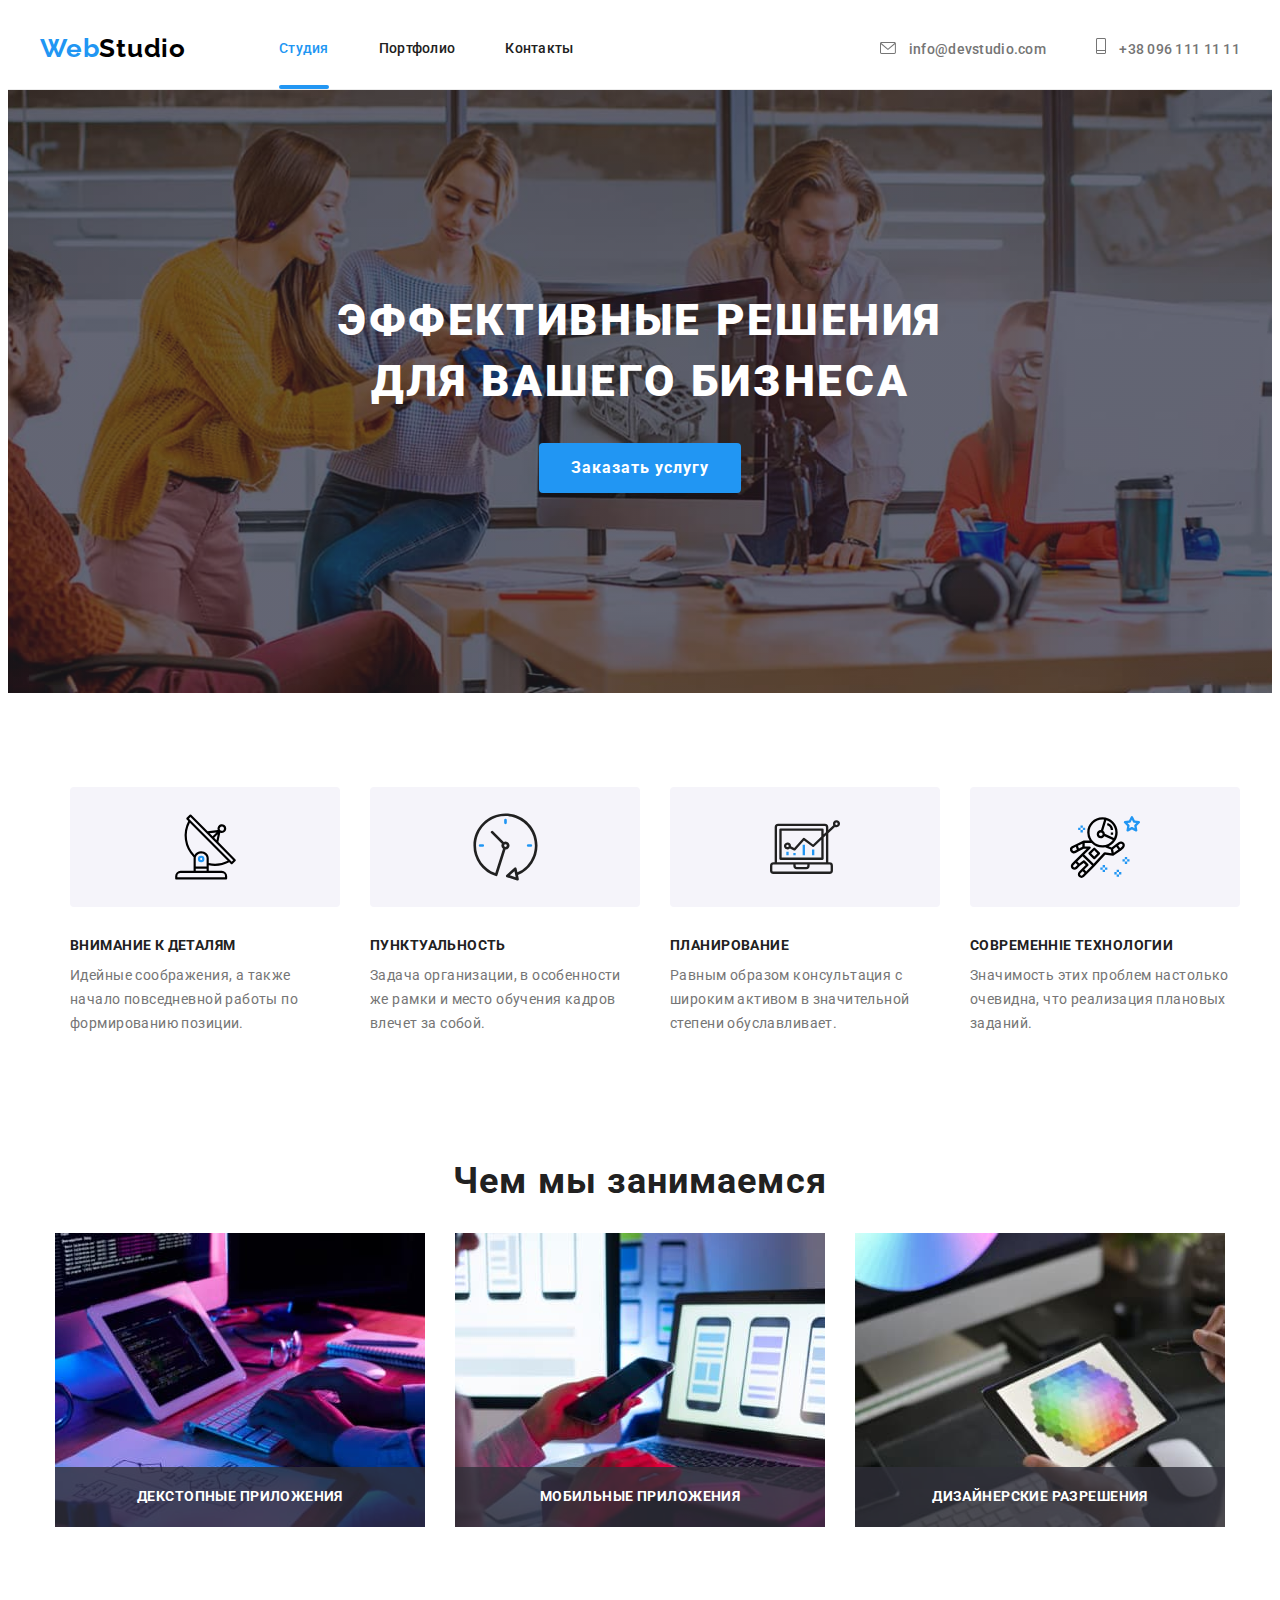
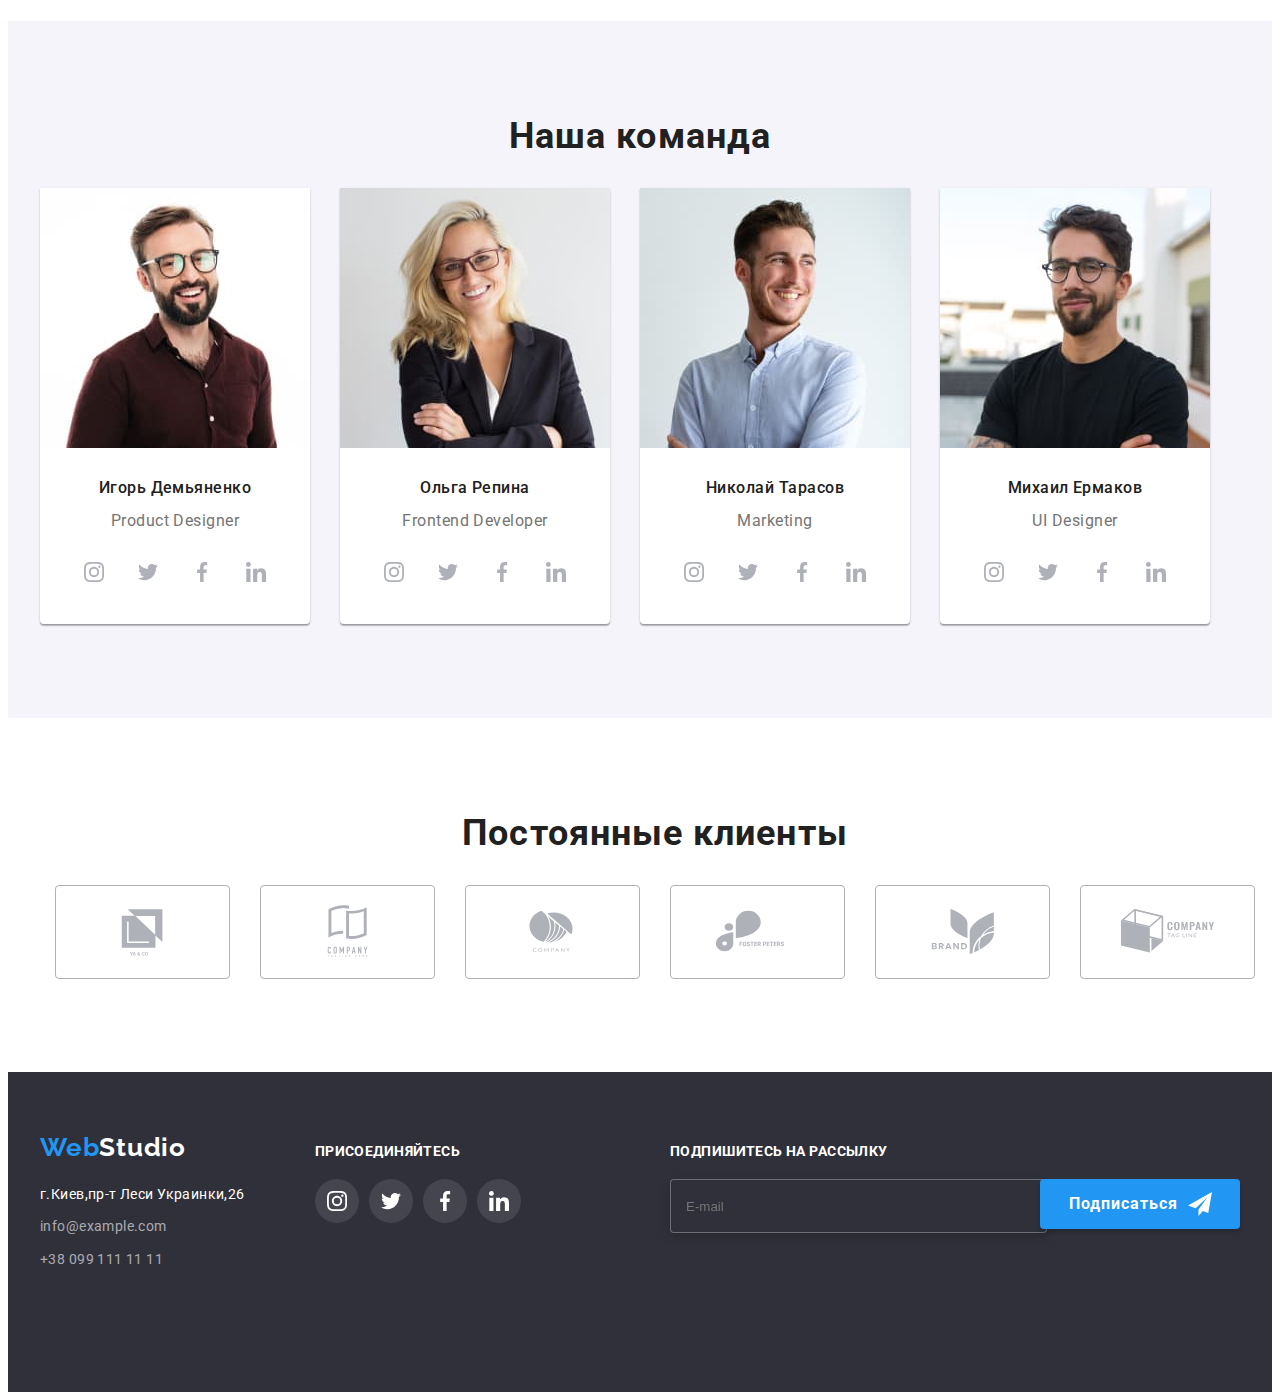
==== commit 0e5d7046: "Add files via upload" ====
--- a/index.html
+++ b/index.html
@@ -44,20 +44,20 @@
                         +38 096 111 11 11</a></li>
             </ul>
             <button type="button" class="header_mobile-btn js-open-menu" data-menu-open>
-                <svg svg width="24" height="16" fill="currentColor" class="header_mob-menu-icon">
+                <svg width="40" height="40" fill="currentColor" class="header_mob-menu-icon">
                     <use href="./img/icons.svg#icon-menu_24px"></use>
                 </svg>
             </button>
             <div class="mob-menu mob__container is-hidden" data-menu>
                 <div class="mob-menu__top">
                     <button class="close-mob-menu js-close-menu " data-menu-close>
-                        <svg svg width="19" height="19" fill="currentColor" class="header_mob-menu-icon">
+                        <svg width="40" height="40" fill="currentColor" class="header_mob-menu-icon">
                             <use href="./img/icons.svg#icon-close_24px"></use>
                         </svg>
                     </button>
                     <ul class="mob-menu__link">
                         <li class="list"><a href="" class="link">Студия</a></li>
-                        <li class="list"><a href="" class="link">Портфолио</a></li>
+                        <li class="list"><a href="./portfolio.html" class="link">Портфолио</a></li>
                         <li class="list"><a href="" class="link">Контакты</a></li>
                     </ul>
                 </div>
--- a/css/main.min.css
+++ b/css/main.min.css
@@ -1 +1 @@
-:root{--main-text-color: #212121;--second-text-color: #757575;--third-text-color: #2196f3;--fourth-text-color: #ffffff;--five-text-color: #000000;--six-text-color: rgba(255, 255, 255, 0.6);--background-text-color: #2f303a;--background-icon-color: #f5f4fa;--icon-color: #afb1b8;--border-color: #eeeeee;--transition--: 250ms cubic-bezier(0.4, 0, 0.2, 1)}p,h1,h2,h3,h4,h5,h6{margin:0}a{text-decoration:none;-webkit-transition:var(--transition--);transition:var(--transition--)}ul{margin:0;padding:0;list-style:none}button{cursor:pointer;-webkit-transition:var(--transition--);transition:var(--transition--)}img{display:block;max-width:100%;height:auto}.is-hidden{opacity:0;pointer-events:none;visibility:hidden}body{font-family:"Roboto","Raleway";color:var(--main-text-color)}.container{width:1200px;padding-left:15px;padding-right:15px;margin:0 auto}@media screen and (max-width: 479px){.container{width:479px}}@media screen and (min-width: 480px){.container{width:480px}}@media screen and (min-width: 768px){.container{width:768px}}@media screen and (min-width: 1200px){.container{width:1200px}}.section{padding-top:60px;padding-bottom:60px;margin:auto}@media screen and (min-width: 1200px){.section{width:1200px;padding-top:94px;padding-bottom:94px}}.pre__title{width:100%;margin-bottom:50px;text-align:center}@media screen and (max-width: 479px){.pre__title{width:100%;font-weight:700;font-size:28px;line-height:calc(33 / 28);letter-spacing:.03em;text-align:center}}@media screen and (min-width: 480px){.pre__title{width:100%;font-weight:700;font-size:28px;line-height:calc(33 / 28);letter-spacing:.03em;text-align:center}}@media screen and (min-width: 768px){.pre__title{width:100%;font-weight:700;font-size:28px;line-height:calc(33 / 28);letter-spacing:.03em;text-align:center}}@media screen and (min-width: 1200px){.pre__title{width:100%;font-weight:700;font-size:36px;line-height:1.2;letter-spacing:.03em;text-align:center}}.header{border-bottom:1px solid #ececec;color:var(--fourth-text-color)}@media screen and (max-width: 479px){.header{width:100%;padding-top:16px;padding-bottom:16px}}@media screen and (min-width: 480px){.header{padding-top:16px;padding-bottom:16px}}@media screen and (min-width: 768px){.header{padding:0px}}@media screen and (min-width: 1200px){.header{padding:0px}}.header-container{display:-webkit-box;display:-ms-flexbox;display:flex;-webkit-box-align:center;-ms-flex-align:center;align-items:center;-webkit-box-pack:justify;-ms-flex-pack:justify;justify-content:space-between}.logo{margin-right:93px}@media screen and (max-width: 479px){.logo{margin-right:0px}}.logo__label{color:var(--third-text-color);font-style:normal;font-family:Raleway;font-weight:700;font-size:26px;line-height:1.2;letter-spacing:.03em}.logo__label--black{color:var(--five-text-color)}.menu{display:-webkit-box;display:-ms-flexbox;display:flex;-webkit-box-align:center;-ms-flex-align:center;align-items:center;-webkit-transition:var(--transition--);transition:var(--transition--)}.menu__list{display:-webkit-box;display:-ms-flexbox;display:flex;-webkit-transition:var(--transition--);transition:var(--transition--)}.menu__item:not(:last-child){margin-right:50px}.menu__link{color:var(--main-text-color);font-weight:500;font-size:14px;line-height:1.2;letter-spacing:.02em;-webkit-transition:var(--transition--);transition:var(--transition--);padding-bottom:32px;padding-top:32px;display:block}.menu__link:hover,.menu__link:focus{color:var(--third-text-color)}@media screen and (max-width: 479px){.menu__link{display:none}}@media screen and (min-width: 480px)and (max-width: 767px){.menu__link{display:none}}.menu__link--current{position:relative;color:var(--third-text-color)}.menu__link--current::after{position:absolute;bottom:0px;content:"";display:block;width:100%;height:4px;background:var(--third-text-color);border-radius:2px;-webkit-transition:var(--transition--);transition:var(--transition--)}@media screen and (max-width: 479px){.menu__link--current{display:none}}@media screen and (min-width: 480px)and (max-width: 767px){.menu__link--current{display:none}}.auth__nav{display:-webkit-box;display:-ms-flexbox;display:flex;margin-left:auto;-webkit-box-align:center;-ms-flex-align:center;align-items:center}@media screen and (max-width: 479px){.auth__nav{display:none}}@media screen and (min-width: 480px)and (max-width: 767px){.auth__nav{display:none}}@media screen and (min-width: 768px)and (max-width: 1199px){.auth__nav{-webkit-box-orient:vertical;-webkit-box-direction:normal;-ms-flex-direction:column;flex-direction:column;-webkit-box-align:baseline;-ms-flex-align:baseline;align-items:baseline;margin-right:0px}}.auth-nav__icon{margin-right:10px;fill:currentColor}.auth-nav__item:not(:last-child){margin-right:50px}@media screen and (min-width: 768px)and (max-width: 1199px){.auth-nav__item:not(:last-child){margin-bottom:10px;margin-right:0px}}.auth-nav__link{color:var(--second-text-color);font-weight:500;font-size:14px;line-height:1.2;letter-spacing:.02em;-webkit-transition:var(--transition--);transition:var(--transition--)}.auth-nav__link:hover,.auth-nav__link:focus{color:var(--third-text-color)}@media screen and (max-width: 479px){.hero{background-image:-webkit-gradient(linear, left top, right top, from(rgba(47, 48, 58, 0.4)), to(rgba(47, 48, 58, 0.4))),url(../img/Header-mob-1x.jpg);background-image:linear-gradient(to right, rgba(47, 48, 58, 0.4), rgba(47, 48, 58, 0.4)),url(../img/Header-mob-1x.jpg);background-repeat:no-repeat;background-size:cover;background-position:center;padding-top:118px;padding-bottom:118px;margin:auto}}@media screen and (max-width: 479px)and (min-device-pixel-ratio: 2),screen and (max-width: 479px)and (-webkit-min-device-pixel-ratio: 2),screen and (max-width: 479px)and (min-resolution: 192dpi),screen and (max-width: 479px)and (min-resolution: 2dppx){.hero{background-image:url(../img/Header-mob-2x.jpg)}}@media screen and (min-width: 480px){.hero{width:100%;background-image:-webkit-gradient(linear, left top, right top, from(rgba(47, 48, 58, 0.4)), to(rgba(47, 48, 58, 0.4))),url(../img/Header-mob-1x.jpg);background-image:linear-gradient(to right, rgba(47, 48, 58, 0.4), rgba(47, 48, 58, 0.4)),url(../img/Header-mob-1x.jpg);background-repeat:no-repeat;background-size:cover;background-position:center;padding-top:118px;padding-bottom:118px}}@media screen and (min-width: 480px)and (min-device-pixel-ratio: 2),screen and (min-width: 480px)and (-webkit-min-device-pixel-ratio: 2),screen and (min-width: 480px)and (min-resolution: 192dpi),screen and (min-width: 480px)and (min-resolution: 2dppx){.hero{background-image:url(../img/Header-mob-2x.jpg)}}@media screen and (min-width: 768px){.hero{width:100%;background-image:-webkit-gradient(linear, left top, right top, from(rgba(47, 48, 58, 0.4)), to(rgba(47, 48, 58, 0.4))),url(/img/Header-tab-1x.jpg);background-image:linear-gradient(to right, rgba(47, 48, 58, 0.4), rgba(47, 48, 58, 0.4)),url(/img/Header-tab-1x.jpg);background-repeat:no-repeat;background-size:cover;background-position:center;padding-top:118px;padding-bottom:118px;margin:auto}}@media screen and (min-width: 768px)and (min-device-pixel-ratio: 2),screen and (min-width: 768px)and (-webkit-min-device-pixel-ratio: 2),screen and (min-width: 768px)and (min-resolution: 192dpi),screen and (min-width: 768px)and (min-resolution: 2dppx){.hero{background-image:url(../img/Header-tab-2x.jpg)}}@media screen and (min-width: 1200px){.hero{width:100%;max-width:1600px;padding-top:200px;padding-bottom:200px;margin:auto;background-image:-webkit-gradient(linear, left top, right top, from(rgba(47, 48, 58, 0.4)), to(rgba(47, 48, 58, 0.4))),url(../img/img-hero.jpg);background-image:linear-gradient(to right, rgba(47, 48, 58, 0.4), rgba(47, 48, 58, 0.4)),url(../img/img-hero.jpg);background-position:center;background-repeat:no-repeat;background-color:rgba(47,48,58,.4)}}@media screen and (min-width: 1200px)and (min-device-pixel-ratio: 2),screen and (min-width: 1200px)and (-webkit-min-device-pixel-ratio: 2),screen and (min-width: 1200px)and (min-resolution: 192dpi),screen and (min-width: 1200px)and (min-resolution: 2dppx){.hero{background-image:url(/img/img-hero-2x.jpg)}}.hero__title{text-align:center;color:var(--fourth-text-color)}@media screen and (max-width: 479px){.hero__title{width:100%}}@media screen and (min-width: 480px)and (max-width: 767px){.hero__title{width:100%;text-align:center;margin-left:auto;margin-right:auto;margin-bottom:30px;color:var(--fourth-text-color);font-weight:900;font-size:26px;line-height:calc(42 / 26);letter-spacing:.06em}}@media screen and (min-width: 768px){.hero__title{text-align:center;margin-left:auto;margin-right:auto;margin-bottom:30px;color:var(--fourth-text-color);font-weight:900;font-size:26px;line-height:calc(42 / 26);letter-spacing:.06em}}@media screen and (min-width: 1200px){.hero__title{margin-left:auto;margin-right:auto;margin-bottom:30px;color:var(--fourth-text-color);font-weight:900;font-size:44px;line-height:1.4;letter-spacing:.06em}}.hero__button{display:block;padding:10px 32px;border-radius:4px;margin-right:auto;margin-left:auto;border:none;background-color:var(--third-text-color);color:var(--fourth-text-color);font-family:inherit;font-weight:700;font-size:16px;line-height:1.9;letter-spacing:.06em;-webkit-transition:var(--transition--);transition:var(--transition--)}.hero__button:focus{color:var(--fourth-text-color)}.backdrop{position:fixed;top:0;left:0;width:100%;height:100%;background-color:rgba(0,0,0,.2);opacity:1;-webkit-transition:var(--transition--);transition:var(--transition--);z-index:1}.backdrop.is-hidden{opacity:0;pointer-events:none;visibility:hidden}.modal{width:100%;position:absolute;top:50%;left:50%;-webkit-transform:translate(-50%, -50%);transform:translate(-50%, -50%);-webkit-transition:var(--transition--);transition:var(--transition--);max-width:528px;max-height:581px;background-color:var(--fourth-text-color);-webkit-box-shadow:0px 1px 3px rgba(0,0,0,.12),0px 1px 1px rgba(0,0,0,.14),0px 2px 1px rgba(0,0,0,.2);box-shadow:0px 1px 3px rgba(0,0,0,.12),0px 1px 1px rgba(0,0,0,.14),0px 2px 1px rgba(0,0,0,.2);border-radius:4px}@media screen and (max-width: 479px){.modal{width:450px;height:609px}}@media screen and (max-width: 767px){.modal{width:450px;height:609px}}@media screen and (min-width: 768px){.modal{width:450px;height:609px}}@media screen and (min-width: 1200px){.modal{width:528px;height:581px}}.modal__form{padding:40px}.modal__title{padding-bottom:30px;font-weight:700;font-size:20px;line-height:1.2;text-align:center;letter-spacing:.03em}.modal__field{position:relative;display:block;margin-bottom:28px}.modal__label{position:absolute;left:0;top:-15px;color:var(--second-text-color);font-size:12px;line-height:1.2;letter-spacing:.01em}.modal__input{width:100%;height:40px;margin:0;padding-left:42px;border:1px solid rgba(33,33,33,.2);border-radius:4px;outline:none;background-color:transparent;-webkit-transition:var(--transition--);transition:var(--transition--);cursor:pointer}.modal__input:focus+.modal__icon{fill:var(--third-text-color)}.modal__input:focus{border-color:var(--third-text-color)}.modal__icon{position:absolute;top:50%;-webkit-transform:translateY(-50%);transform:translateY(-50%);left:12px;-webkit-transition:var(--transition--);transition:var(--transition--)}.modal__textarea{position:relative;display:block;margin-bottom:20px}.modal__textarea-item{position:absolute;left:0;top:-15px;font-size:12px;line-height:1.2;letter-spacing:.01em;color:var(--second-text-color)}.modal__textarea-coment{width:100%;height:120px;padding:12px 16px;resize:none;border:1px solid rgba(33,33,33,.2);border-radius:4px;outline:none;-webkit-transition:var(--transition--);transition:var(--transition--);cursor:pointer}.modal__textarea-coment::-webkit-input-placeholder{font-size:12px;line-height:1.2;letter-spacing:.01em;color:rgba(117,117,117,.5)}.modal__textarea-coment::-moz-placeholder{font-size:12px;line-height:1.2;letter-spacing:.01em;color:rgba(117,117,117,.5)}.modal__textarea-coment:-ms-input-placeholder{font-size:12px;line-height:1.2;letter-spacing:.01em;color:rgba(117,117,117,.5)}.modal__textarea-coment::-ms-input-placeholder{font-size:12px;line-height:1.2;letter-spacing:.01em;color:rgba(117,117,117,.5)}.modal__textarea-coment::placeholder{font-size:12px;line-height:1.2;letter-spacing:.01em;color:rgba(117,117,117,.5)}.modal__textarea-coment:focus{border-color:var(--third-text-color)}.modal__submit{display:block;width:200px;height:50px;-webkit-box-shadow:0px 4px 4px rgba(0,0,0,.15);box-shadow:0px 4px 4px rgba(0,0,0,.15);border-radius:4px;color:var(--fourth-text-color);background-color:var(--third-text-color);border:none;font-family:inherit;font-weight:700;font-size:16px;line-height:1.9;letter-spacing:.06em;-webkit-transition:var(--transition--);transition:var(--transition--);margin-right:auto;margin-left:auto}.checkbox{position:relative;display:block;height:24px;margin-bottom:30px;-webkit-transition:var(--transition--);transition:var(--transition--)}.checkbox__input{position:absolute;-webkit-appearance:none;-moz-appearance:none;appearance:none;-webkit-transition:var(--transition--);transition:var(--transition--)}.checkbox__input:checked+.checkbox__icon{background-color:var(--third-text-color);background-size:contain;background-origin:border-box;border-color:var(--third-text-color)}.checkbox__input:checked~.checkbox__check-icon{opacity:1}.checkbox__text{display:block;position:absolute;left:22px;top:50%;-webkit-transform:translateY(-50%);transform:translateY(-50%);color:var(--second-text-color);line-height:calc(14 / 12);letter-spacing:.03em;font-size:12px}@media screen and (min-width: 1200px){.checkbox__text{display:block;position:absolute;left:22px;top:50%;-webkit-transform:translateY(-50%);transform:translateY(-50%);font-size:14px;line-height:calc(24 / 14);letter-spacing:.03em;color:var(--second-text-color)}}.checkbox__icon{position:absolute;display:block;left:0px;top:50%;-webkit-transform:translateY(-50%);transform:translateY(-50%);width:16px;height:15px;background-color:var(--fourth-text-color);border:2px solid var(--main-text-color);border-radius:2px;-webkit-transition:var(--transition--);transition:var(--transition--);border-color:var(--main-text-color)}.checkbox__check-icon{position:absolute;left:0px;top:50%;-webkit-transform:translateY(-50%);transform:translateY(-50%);z-index:1;opacity:0;-webkit-transition:var(--transition--);transition:var(--transition--);cursor:pointer}.checkbox__contract{color:var(--third-text-color);text-decoration:underline;-webkit-text-decoration-skip-ink:none;text-decoration-skip-ink:none}.modal__button{display:-webkit-box;display:-ms-flexbox;display:flex;position:absolute;width:30px;height:30px;top:8px;right:8px;border:1px solid rgba(0,0,0,.1);border-radius:50%;background-color:var(--fourth-text-color);-webkit-box-align:center;-ms-flex-align:center;align-items:center;cursor:pointer;-webkit-transition:var(--transition--);transition:var(--transition--)}.modal__button:hover{fill:var(--third-text-color)}.feature{margin:0 auto}@media screen and (min-width: 768px){.feature{width:768px;display:-webkit-box;display:-ms-flexbox;display:flex;-ms-flex-wrap:wrap;flex-wrap:wrap}}@media screen and (min-width: 1200px){.feature{width:1200px;display:-webkit-box;display:-ms-flexbox;display:flex;-webkit-box-pack:center;-ms-flex-pack:center;justify-content:center;-webkit-box-align:center;-ms-flex-align:center;align-items:center}}.feature__icon{display:-webkit-box;display:-ms-flexbox;display:flex;width:100%;-webkit-box-pack:center;-ms-flex-pack:center;justify-content:center;-webkit-box-align:center;-ms-flex-align:center;align-items:center;text-align:center;margin-bottom:30px;border-radius:4px;background-color:var(--background-icon-color)}.feature__title{color:var(--main-text-color);font-weight:700;font-size:14px;line-height:1.2;letter-spacing:.03em}@media screen and (max-width: 479px){.feature__title{width:100%;text-align:center}}@media screen and (min-width: 480px){.feature__title{width:100%;text-align:center}}@media screen and (min-width: 480px){.feature__item{width:100%;margin-bottom:30px}}@media screen and (min-width: 768px){.feature__item{width:calc(100% / 2 - 30px);margin-right:30px;margin-bottom:30px}.feature__item:nth-child(2n){margin-right:0px}}@media screen and (min-width: 1200px){.feature__item{width:calc(100% / 4 - 30px);margin-right:30px}.feature__item:not(:last-child){margin-right:30px}}.feature__text{margin-top:10px;color:var(--second-text-color);font-size:14px;line-height:1.7;letter-spacing:.03em}.section--activity{padding-bottom:94px}@media screen and (max-width: 479px){.section--activity{display:none}}@media screen and (min-width: 480px)and (max-width: 1198px){.section--activity{display:none}}.activity__list{display:-webkit-box;display:-ms-flexbox;display:flex;-webkit-box-pack:center;-ms-flex-pack:center;justify-content:center}.activity__list.activity__item:not(:last-child){margin-right:30px}.activity__thumb{position:relative}.activity__thumb-product{position:absolute;color:var(--fourth-text-color);font-weight:700;font-size:14px;line-height:1.2;letter-spacing:.03em}.activity__thumb-box{position:absolute;display:-webkit-box;display:-ms-flexbox;display:flex;-webkit-box-pack:center;-ms-flex-pack:center;justify-content:center;-webkit-box-align:center;-ms-flex-align:center;align-items:center;width:100%;height:60px;bottom:0;background:rgba(47,48,58,.8)}img{width:100%}.section--comand{background-color:var(--background-icon-color);padding-top:60px;padding-bottom:60px}@media screen and (min-width: 1200px){.section--comand{padding-top:94px;padding-bottom:94px}}@media screen and (min-width: 768px){.comand__list{width:768px;display:-webkit-box;display:-ms-flexbox;display:flex;-ms-flex-wrap:wrap;flex-wrap:wrap;margin:0 auto}}@media screen and (min-width: 1200px){.comand__list{width:1200px;display:-webkit-box;display:-ms-flexbox;display:flex}}.comand__list-item{margin-bottom:30px;background-color:var(--fourth-text-color);-webkit-box-shadow:0px 1px 3px rgba(0,0,0,.12),0px 1px 1px rgba(0,0,0,.14),0px 2px 1px rgba(0,0,0,.2);box-shadow:0px 1px 3px rgba(0,0,0,.12),0px 1px 1px rgba(0,0,0,.14),0px 2px 1px rgba(0,0,0,.2);border-radius:0px 0px 4px 4px;-webkit-transition:var(--transition--);transition:var(--transition--)}@media screen and (min-width: 480px){.comand__list-item{width:100%}}@media screen and (min-width: 768px){.comand__list-item{width:calc(100% / 2 - 30px);margin-right:30px}.comand__list-item:nth-child(2n){margin-right:0px;margin-bottom:30px}}@media screen and (min-width: 1200px){.comand__list-item{width:calc(100% / 4 - 30px);margin-bottom:0px;margin-right:30px}.comand__list-item:nth-child(n+1){margin-right:30px;margin-bottom:0px}.comand__list-item:last-child{margin-right:0px;margin-bottom:0px}}.comand__thumb{padding-top:30px;padding-bottom:30px}.comand__thumb-title{text-align:center;color:var(--main-text-color);font-weight:500;font-size:16px;line-height:1.2;letter-spacing:.03em}.comand__thumb-text{margin-top:10px;text-align:center;color:var(--second-text-color);font-size:16px;line-height:1.7;letter-spacing:.03em}.comand__icon{width:206px;height:44px;margin-right:auto;margin-left:auto;margin-top:16px}.comand__icon-list{display:-webkit-box;display:-ms-flexbox;display:flex;-webkit-box-pack:justify;-ms-flex-pack:justify;justify-content:space-between;text-align:center;-webkit-box-align:center;-ms-flex-align:center;align-items:center}.comand__icon-item{display:-webkit-box;display:-ms-flexbox;display:flex;-webkit-box-pack:center;-ms-flex-pack:center;justify-content:center;margin-right:10px;background-color:var(--fourth-text-color)}.comand__icon-item:last-child{margin-right:0px}.comand__icon-link{display:-webkit-box;display:-ms-flexbox;display:flex;-webkit-box-pack:center;-ms-flex-pack:center;justify-content:center;-webkit-box-align:center;-ms-flex-align:center;align-items:center;width:44px;height:44px;border-radius:50%;fill:var(--icon-color);-webkit-transition:var(--transition--);transition:var(--transition--)}.comand__icon-link:hover,.comand__icon-link:focus{fill:var(--fourth-text-color);background-color:var(--third-text-color)}@media screen and (max-width: 479px){.client__list{width:100%;display:-webkit-box;display:-ms-flexbox;display:flex;-ms-flex-wrap:wrap;flex-wrap:wrap;-webkit-box-pack:justify;-ms-flex-pack:justify;justify-content:space-between}}@media screen and (min-width: 480px){.client__list{width:100%;display:-webkit-box;display:-ms-flexbox;display:flex;-ms-flex-wrap:wrap;flex-wrap:wrap;-webkit-box-pack:justify;-ms-flex-pack:justify;justify-content:space-between}}@media screen and (min-width: 768px){.client__list{width:100%;display:-webkit-box;display:-ms-flexbox;display:flex;-ms-flex-wrap:wrap;flex-wrap:wrap;-webkit-box-pack:justify;-ms-flex-pack:justify;justify-content:space-between}}@media screen and (min-width: 1200px){.client__list{width:100%;display:-webkit-box;display:-ms-flexbox;display:flex;-ms-flex-wrap:nowrap;flex-wrap:nowrap;-webkit-box-pack:justify;-ms-flex-pack:justify;justify-content:space-between}}.client__logo{margin-bottom:30px}@media screen and (max-width: 479px){.client__logo{width:calc(100% / 2 - 30px);display:-webkit-box;display:-ms-flexbox;display:flex;-webkit-box-align:center;-ms-flex-align:center;align-items:center;-webkit-box-pack:center;-ms-flex-pack:center;justify-content:center;text-align:center;margin-bottom:30px}.client__logo:nth-child(n+5){margin-bottom:0px}.client__logo:nth-child(n+6){margin-bottom:0px}}@media screen and (min-width: 480px){.client__logo{width:calc(100% / 2 - 30px);display:-webkit-box;display:-ms-flexbox;display:flex;-webkit-box-align:center;-ms-flex-align:center;align-items:center;-webkit-box-pack:center;-ms-flex-pack:center;justify-content:center;text-align:center;margin-bottom:30px}.client__logo:nth-child(n+5){margin-bottom:0px}.client__logo:nth-child(n+6){margin-bottom:0px}}@media screen and (min-width: 768px){.client__logo{width:calc(100% / 3 - 30px);margin-bottom:30px}.client__logo:nth-child(n+4){margin-bottom:0px}.client__logo:nth-child(n+5){margin-bottom:0px}.client__logo:nth-child(n+6){margin-bottom:0px}}@media screen and (min-width: 1200px){.client__logo{width:100%;margin-right:30px;margin-bottom:0px;-webkit-box-align:center;-ms-flex-align:center;align-items:center;-webkit-box-pack:center;-ms-flex-pack:center;justify-content:center;text-align:center;width:210px;height:92px}.client__logo:last-child{margin-right:0px}}.client__link{width:100%;height:100%;display:-webkit-box;display:-ms-flexbox;display:flex;-webkit-box-align:center;-ms-flex-align:center;align-items:center;-webkit-box-pack:center;-ms-flex-pack:center;justify-content:center;align-items:center;border:1px solid #afb1b8;border-radius:4px;color:var(--icon-color);-webkit-transition:var(--transition--);transition:var(--transition--)}.client__link:hover,.client__link:focus{color:var(--third-text-color);border-color:var(--third-text-color)}.client__icon{fill:currentColor}.section--footer{padding-top:60px;padding-bottom:60px;margin-left:auto;margin-right:auto;background-color:var(--background-text-color);font-style:normal}.footer{display:-webkit-box;display:-ms-flexbox;display:flex;-webkit-box-align:baseline;-ms-flex-align:baseline;align-items:baseline}@media screen and (max-width: 479px){.footer{width:100%;-webkit-box-align:center;-ms-flex-align:center;align-items:center;-webkit-box-orient:vertical;-webkit-box-direction:normal;-ms-flex-direction:column;flex-direction:column;text-align:center}}@media screen and (min-width: 480px)and (max-width: 767px){.footer{-webkit-box-align:center;-ms-flex-align:center;align-items:center;-webkit-box-orient:vertical;-webkit-box-direction:normal;-ms-flex-direction:column;flex-direction:column;text-align:center}}@media screen and (min-width: 768px){.footer{width:768px;-ms-flex-wrap:wrap;flex-wrap:wrap;-webkit-box-pack:center;-ms-flex-pack:center;justify-content:center}}@media screen and (min-width: 1200px){.footer{width:1200px;display:-webkit-box;display:-ms-flexbox;display:flex;-webkit-box-align:baseline;-ms-flex-align:baseline;align-items:baseline}}@media screen and (max-width: 479px){.footer__logo{margin:0px}}@media screen and (min-width: 480px)and (max-width: 767px){.footer__logo{margin:0px}}@media screen and (min-width: 768px){.footer__logo{margin-left:76px}}@media screen and (min-width: 1200px){.footer__logo{margin-right:70px}}.footer__logo-label{color:var(--third-text-color);font-style:normal;font-family:Raleway;font-weight:700;font-size:26px;line-height:1.2;letter-spacing:.03em}.footer__logo-label--white{color:var(--fourth-text-color)}.address{-webkit-box-align:center;-ms-flex-align:center;align-items:center}@media screen and (max-width: 479px){.address{margin-bottom:60px}}@media screen and (min-width: 480px)and (max-width: 767px){.address{margin-bottom:60px}}@media screen and (min-width: 768px){.address{margin-bottom:60px}}.address__list{margin-top:20px}.address__item:not(:last-child){margin-bottom:9px}.address__link{color:var(--six-text-color);font-style:normal;font-size:14px;line-height:1.7;letter-spacing:.03em;-webkit-transition:var(--transition--);transition:var(--transition--)}.address__link:hover,.address__link:focus{color:var(--third-text-color)}.address__link--map{color:var(--fourth-text-color)}@media screen and (max-width: 479px){.social{margin-bottom:60px}}@media screen and (min-width: 480px)and (max-width: 767px){.social{margin-bottom:60px}}@media screen and (min-width: 768px)and (max-width: 1199px){.social{margin-left:165px}}.social__title{padding-bottom:20px;color:var(--fourth-text-color);font-weight:700;font-size:14px;line-height:1.2;letter-spacing:.03em}.social__list{display:-webkit-box;display:-ms-flexbox;display:flex;-webkit-box-pack:justify;-ms-flex-pack:justify;justify-content:space-between}.social__item{display:-webkit-box;display:-ms-flexbox;display:flex;-webkit-box-pack:center;-ms-flex-pack:center;justify-content:center;margin-right:10px}.social__item:last-child{margin-right:0px}.social__link{display:-webkit-box;display:-ms-flexbox;display:flex;-webkit-box-pack:center;-ms-flex-pack:center;justify-content:center;-webkit-box-align:center;-ms-flex-align:center;align-items:center;width:44px;height:44px;border-radius:50%;fill:var(--fourth-text-color);background-color:rgba(255,255,255,.1);-webkit-transition:var(--transition--);transition:var(--transition--)}.social__link:hover,.social__link:focus{background-color:var(--third-text-color)}@media screen and (max-width: 479px){.subscribe{margin:0px;width:100%}}@media screen and (min-width: 480px)and (max-width: 767px){.subscribe{margin:0px;width:100%}}@media screen and (min-width: 768px){.subscribe{text-align:center}}@media screen and (min-width: 1200px){.subscribe{margin-left:auto}}.subscribe__title{display:block;padding-bottom:20px;color:var(--fourth-text-color);font-weight:700;font-size:14px;line-height:1.2;letter-spacing:.03em}.subscribe__form{display:-webkit-box;display:-ms-flexbox;display:flex;-webkit-box-pack:justify;-ms-flex-pack:justify;justify-content:space-between}@media screen and (max-width: 479px){.subscribe__form{-webkit-box-orient:vertical;-webkit-box-direction:normal;-ms-flex-direction:column;flex-direction:column;-webkit-box-align:center;-ms-flex-align:center;align-items:center;text-align:center;width:100%}}@media screen and (min-width: 480px)and (max-width: 767px){.subscribe__form{-webkit-box-orient:vertical;-webkit-box-direction:normal;-ms-flex-direction:column;flex-direction:column;-webkit-box-align:center;-ms-flex-align:center;align-items:center;text-align:center;width:100%}}@media screen and (min-width: 768px)and (max-width: 1199px){.subscribe__form{-webkit-box-orient:vertical;-webkit-box-direction:normal;-ms-flex-direction:column;flex-direction:column;-webkit-box-align:center;-ms-flex-align:center;align-items:center;text-align:center;width:100%}}@media screen and (min-width: 768px){.subscribe__form{display:-webkit-box;display:-ms-flexbox;display:flex;-webkit-box-pack:justify;-ms-flex-pack:justify;justify-content:space-between}}.subscribe__lebel{width:100%;height:50px;margin-right:12px}@media screen and (max-width: 479px){.subscribe__lebel{margin:0px;width:calc(100% - 30px);height:50px;margin-bottom:20px}}@media screen and (min-width: 480px)and (max-width: 767px){.subscribe__lebel{margin:0px;width:450px;height:50px;margin-bottom:20px}}@media screen and (min-width: 768px)and (max-width: 1199px){.subscribe__lebel{margin:0px;width:450px;height:50px;margin-bottom:20px}}@media screen and (min-width: 1200px){.subscribe__lebel{width:358px}}.subscribe__input{width:100%;height:100%;padding-left:15px;color:var(--second-text-color);background-color:var(--background-text-color);border:1px solid rgba(255,255,255,.3);-webkit-filter:drop-shadow(0px 4px 4px rgba(0, 0, 0, 0.15));filter:drop-shadow(0px 4px 4px rgba(0, 0, 0, 0.15));border-radius:4px;-webkit-transition:var(--transition--);transition:var(--transition--)}.subscribe__button{position:relative;width:200px;height:50px;border:none;text-align:center;padding-right:62px;padding-left:29px;background-color:var(--third-text-color);color:var(--fourth-text-color);font-family:inherit;font-weight:700;font-size:16px;line-height:1.9;letter-spacing:.06em;-webkit-transition:var(--transition--);transition:var(--transition--);-webkit-box-shadow:0px 4px 4px rgba(0,0,0,.15);box-shadow:0px 4px 4px rgba(0,0,0,.15);border-radius:4px;border:none}.subscribe__icon{position:absolute;left:148px;top:50%;-webkit-transform:translateY(-50%);transform:translateY(-50%)}.caption{visibility:hidden;position:absolute;width:1px;height:1px;border:0px;padding:0px;white-space:nowrap;overflow:hidden;-webkit-clip-path:inset(100%);clip-path:inset(100%);clip:rect(0 0 0 0)}.filter__list{display:-webkit-box;display:-ms-flexbox;display:flex;-webkit-box-pack:center;-ms-flex-pack:center;justify-content:center;-webkit-transition:var(--transition--);transition:var(--transition--);margin-bottom:50px}@media screen and (max-width: 479px){.filter__list{-webkit-box-orient:vertical;-webkit-box-direction:normal;-ms-flex-direction:column;flex-direction:column;-webkit-box-pack:start;-ms-flex-pack:start;justify-content:flex-start;margin-right:auto;margin-left:auto}.filter__list :nth-child(4){margin-top:15px}.filter__list :nth-child(5){margin-top:15px}}@media screen and (min-width: 480px)and (max-width: 767px){.filter__list{width:480px;-ms-flex-wrap:wrap;flex-wrap:wrap;-webkit-box-pack:start;-ms-flex-pack:start;justify-content:flex-start}.filter__list :nth-child(4){margin-top:15px}.filter__list :nth-child(5){margin-top:15px}}.filter__item:not(:last-child){margin-right:8px}.filter__button{padding:6px 22px 6px 22px;border-radius:4px;border-color:Transparent;font-family:inherit;font-weight:500;font-size:16px;line-height:1.6;letter-spacing:.03em;-webkit-transition:var(--transition--);transition:var(--transition--)}.filter__button:hover,.filter__button:focus{background-color:var(--third-text-color);color:var(--fourth-text-color);-webkit-box-shadow:0px 3px 1px rgba(0,0,0,.1),0px 1px 2px rgba(0,0,0,.08),0px 2px 2px rgba(0,0,0,.12);box-shadow:0px 3px 1px rgba(0,0,0,.1),0px 1px 2px rgba(0,0,0,.08),0px 2px 2px rgba(0,0,0,.12)}img{width:100%}@media screen and (min-width: 480px){.example__list{width:480px;margin-right:auto;margin-left:auto}}@media screen and (min-width: 768px){.example__list{width:768px;display:-webkit-box;display:-ms-flexbox;display:flex;-ms-flex-wrap:wrap;flex-wrap:wrap;margin:0 auto}}@media screen and (min-width: 1200px){.example__list{width:1200px;display:-webkit-box;display:-ms-flexbox;display:flex}}@media screen and (max-width: 479px){.example__item{width:100%;margin-bottom:30px}.example__item:last-child{margin-bottom:0px}}@media screen and (min-width: 480px){.example__item{width:480px;margin-right:0px;margin-top:0px;margin-bottom:30px}.example__item:last-child{margin-bottom:0px}}@media screen and (min-width: 768px){.example__item{width:calc(100% / 2 - 30px);margin-right:30px}.example__item:nth-child(2n){margin-right:0px;margin-bottom:30px}.example__item:last-child{margin-right:0px}}@media screen and (min-width: 1200px){.example__item{width:calc(100% / 3 - 30px);margin-right:30px}.example__item:nth-child(2n){margin-right:30px}.example__item:nth-child(3n){margin-right:0px}.example__item:nth-child(n+7){margin-bottom:0px}}.example__link{display:block;background:var(--fourth-text-color);border:1px solid var(--border-color);-webkit-transition:var(--transition--);transition:var(--transition--)}.example__link:hover,.example__link:focus{-webkit-box-shadow:0px 1px 1px rgba(0,0,0,.12),0px 4px 4px rgba(0,0,0,.06),1px 4px 6px rgba(0,0,0,.16);box-shadow:0px 1px 1px rgba(0,0,0,.12),0px 4px 4px rgba(0,0,0,.06),1px 4px 6px rgba(0,0,0,.16)}.example__link:hover .example__thumb .example__thumb-item{opacity:1;-webkit-transform:translateY(0%);transform:translateY(0%)}.example__thumb{position:relative;overflow:hidden}.example__thumb-item{position:absolute;padding:63px 24px;top:0;left:0;width:100%;height:100%;background:rgba(33,150,243,.9);-webkit-transform:translateY(100%);transform:translateY(100%);opacity:0;-webkit-transition:var(--transition--);transition:var(--transition--)}.example__thumb-text{position:absolute;color:var(--fourth-text-color);font-size:18px;line-height:1.6;letter-spacing:.03em;-webkit-transition:var(--transition--);transition:var(--transition--)}.example__border-title{margin-bottom:4px;color:var(--main-text-color);font-weight:700;font-size:18px;line-height:2;letter-spacing:.06em}.example__border-text{color:var(--second-text-color);font-weight:400;font-size:16px;line-height:1.9;letter-spacing:.03em}.example__border{padding:20px 24px 20px 24px;border-top:0px;border-right:1px solid var(--border-color);border-left:1px solid var(--border-color);border-bottom:1px solid var(--border-color)}.mob-menu{position:fixed;background-color:#fff;width:100vw;height:100vh;top:0;left:0;z-index:5;display:-webkit-box;display:-ms-flexbox;display:flex;-webkit-box-orient:vertical;-webkit-box-direction:normal;-ms-flex-direction:column;flex-direction:column;-webkit-box-pack:justify;-ms-flex-pack:justify;justify-content:space-between;-webkit-transition:-webkit-transform 250ms ease-in-out;transition:-webkit-transform 250ms ease-in-out;transition:transform 250ms ease-in-out;transition:transform 250ms ease-in-out, -webkit-transform 250ms ease-in-out}.header_mobile-btn{border:0px;background-color:transparent}@media screen and (min-width: 768px){.header_mobile-btn{display:none}}.close-mob-menu{margin-left:auto;margin-bottom:10px;margin-top:10px;display:block;border:none;background-color:transparent;cursor:pointer;color:#212121;-webkit-transition:250ms cubic-bezier(0.4, 0, 0.2, 1);transition:250ms cubic-bezier(0.4, 0, 0.2, 1)}.close-mob-menu:hover,.close-mob-menu:focus{fill:#2196f3}.mob-menu__link a{color:#000;font-size:40px;font-family:roboto,serif;font-weight:500;line-height:1.17;-webkit-transition:250ms cubic-bezier(0.4, 0, 0.2, 1);transition:250ms cubic-bezier(0.4, 0, 0.2, 1)}.mob-menu__link a:hover,.mob-menu__link a:focus{color:#2196f3}.mob-menu__link li+li{margin-top:32px}.mob-menu__contact{margin-bottom:64px}.mob-menu__contact li+li{margin-top:32px}.mob-menu__contact a{color:#2196f3;font-weight:500;font-size:34px;line-height:1.17}.mob-menu__contact li:nth-last-child(-n+1) a{color:#000;font-size:24px;color:#757575}.mob-menu__footer{display:-webkit-box;display:-ms-flexbox;display:flex;margin-bottom:48px}.mob-menu__footer li+li{margin-left:10px;border-left:1px solid rgba(33,33,33,.2)}.mob-menu__footer li a{margin-left:10px;color:#2196f3;font-family:roboto,serif;letter-spacing:.02em;line-height:1.22;font-size:18px;font-weight:500}.mob__container{padding-left:40px;padding-right:15px}/*# sourceMappingURL=main.min.css.map */+:root{--main-text-color: #212121;--second-text-color: #757575;--third-text-color: #2196f3;--fourth-text-color: #ffffff;--five-text-color: #000000;--six-text-color: rgba(255, 255, 255, 0.6);--background-text-color: #2f303a;--background-icon-color: #f5f4fa;--icon-color: #afb1b8;--border-color: #eeeeee;--transition--: 250ms cubic-bezier(0.4, 0, 0.2, 1)}p,h1,h2,h3,h4,h5,h6{margin:0}a{text-decoration:none;-webkit-transition:var(--transition--);transition:var(--transition--)}ul{margin:0;padding:0;list-style:none}button{cursor:pointer;-webkit-transition:var(--transition--);transition:var(--transition--)}img{display:block;max-width:100%;height:auto}.is-hidden{opacity:0;pointer-events:none;visibility:hidden}body{font-family:"Roboto","Raleway";color:var(--main-text-color)}.container{width:1200px;padding-left:15px;padding-right:15px;margin:0 auto}@media screen and (max-width: 479px){.container{width:479px}}@media screen and (min-width: 480px){.container{width:480px}}@media screen and (min-width: 768px){.container{width:768px}}@media screen and (min-width: 1200px){.container{width:1200px}}.section{padding-top:60px;padding-bottom:60px;margin:auto}@media screen and (min-width: 1200px){.section{width:1200px;padding-top:94px;padding-bottom:94px}}.pre__title{width:100%;margin-bottom:50px;text-align:center}@media screen and (max-width: 479px){.pre__title{width:100%;font-weight:700;font-size:28px;line-height:calc(33 / 28);letter-spacing:.03em;text-align:center}}@media screen and (min-width: 480px){.pre__title{width:100%;font-weight:700;font-size:28px;line-height:calc(33 / 28);letter-spacing:.03em;text-align:center}}@media screen and (min-width: 768px){.pre__title{margin-bottom:30px;width:100%;font-weight:700;font-size:28px;line-height:calc(33 / 28);letter-spacing:.03em;text-align:center}}@media screen and (min-width: 1200px){.pre__title{width:100%;font-weight:700;font-size:36px;line-height:1.2;letter-spacing:.03em;text-align:center}}.header{border-bottom:1px solid #ececec;color:var(--fourth-text-color)}@media screen and (max-width: 479px){.header{width:100%;padding-top:16px;padding-bottom:16px}}@media screen and (min-width: 480px){.header{padding-top:16px;padding-bottom:16px}}@media screen and (min-width: 768px){.header{padding:0px}}@media screen and (min-width: 1200px){.header{padding:0px}}.header-container{display:-webkit-box;display:-ms-flexbox;display:flex;-webkit-box-align:center;-ms-flex-align:center;align-items:center;-webkit-box-pack:justify;-ms-flex-pack:justify;justify-content:space-between}.logo{margin-right:93px}@media screen and (max-width: 479px){.logo{margin-right:0px}}.logo__label{color:var(--third-text-color);font-style:normal;font-family:Raleway;font-weight:700;font-size:26px;line-height:1.2;letter-spacing:.03em}.logo__label--black{color:var(--five-text-color)}.menu{display:-webkit-box;display:-ms-flexbox;display:flex;-webkit-box-align:center;-ms-flex-align:center;align-items:center;-webkit-transition:var(--transition--);transition:var(--transition--)}.menu__list{display:-webkit-box;display:-ms-flexbox;display:flex;-webkit-transition:var(--transition--);transition:var(--transition--)}.menu__item:not(:last-child){margin-right:50px}.menu__link{color:var(--main-text-color);font-weight:500;font-size:14px;line-height:1.2;letter-spacing:.02em;-webkit-transition:var(--transition--);transition:var(--transition--);padding-bottom:32px;padding-top:32px;display:block}.menu__link:hover,.menu__link:focus{color:var(--third-text-color)}@media screen and (max-width: 479px){.menu__link{display:none}}@media screen and (min-width: 480px)and (max-width: 767px){.menu__link{display:none}}.menu__link--current{position:relative;color:var(--third-text-color)}.menu__link--current::after{position:absolute;bottom:0px;content:"";display:block;width:100%;height:4px;background:var(--third-text-color);border-radius:2px;-webkit-transition:var(--transition--);transition:var(--transition--)}@media screen and (max-width: 479px){.menu__link--current{display:none}}@media screen and (min-width: 480px)and (max-width: 767px){.menu__link--current{display:none}}.auth__nav{display:-webkit-box;display:-ms-flexbox;display:flex;margin-left:auto;-webkit-box-align:center;-ms-flex-align:center;align-items:center}@media screen and (max-width: 479px){.auth__nav{display:none}}@media screen and (min-width: 480px)and (max-width: 767px){.auth__nav{display:none}}@media screen and (min-width: 768px)and (max-width: 1199px){.auth__nav{-webkit-box-orient:vertical;-webkit-box-direction:normal;-ms-flex-direction:column;flex-direction:column;-webkit-box-align:baseline;-ms-flex-align:baseline;align-items:baseline;margin-right:0px}}.auth-nav__icon{margin-right:10px;fill:currentColor}.auth-nav__item:not(:last-child){margin-right:50px}@media screen and (min-width: 768px)and (max-width: 1199px){.auth-nav__item:not(:last-child){margin-bottom:10px;margin-right:0px}}.auth-nav__link{color:var(--second-text-color);font-weight:500;font-size:14px;line-height:1.2;letter-spacing:.02em;-webkit-transition:var(--transition--);transition:var(--transition--)}.auth-nav__link:hover,.auth-nav__link:focus{color:var(--third-text-color)}@media screen and (max-width: 479px){.hero{background-image:-webkit-gradient(linear, left top, right top, from(rgba(47, 48, 58, 0.4)), to(rgba(47, 48, 58, 0.4))),url(../img/Header-mob-1x.jpg);background-image:linear-gradient(to right, rgba(47, 48, 58, 0.4), rgba(47, 48, 58, 0.4)),url(../img/Header-mob-1x.jpg);background-repeat:no-repeat;background-size:cover;background-position:center;padding-top:118px;padding-bottom:118px;margin:auto}}@media screen and (max-width: 479px)and (min-device-pixel-ratio: 2),screen and (max-width: 479px)and (-webkit-min-device-pixel-ratio: 2),screen and (max-width: 479px)and (min-resolution: 192dpi),screen and (max-width: 479px)and (min-resolution: 2dppx){.hero{background-image:url(../img/Header-mob-2x.jpg)}}@media screen and (min-width: 480px){.hero{width:100%;background-image:-webkit-gradient(linear, left top, right top, from(rgba(47, 48, 58, 0.4)), to(rgba(47, 48, 58, 0.4))),url(../img/Header-mob-1x.jpg);background-image:linear-gradient(to right, rgba(47, 48, 58, 0.4), rgba(47, 48, 58, 0.4)),url(../img/Header-mob-1x.jpg);background-repeat:no-repeat;background-size:cover;background-position:center;padding-top:118px;padding-bottom:118px}}@media screen and (min-width: 480px)and (min-device-pixel-ratio: 2),screen and (min-width: 480px)and (-webkit-min-device-pixel-ratio: 2),screen and (min-width: 480px)and (min-resolution: 192dpi),screen and (min-width: 480px)and (min-resolution: 2dppx){.hero{background-image:url(../img/Header-mob-2x.jpg)}}@media screen and (min-width: 768px){.hero{width:100%;background-image:-webkit-gradient(linear, left top, right top, from(rgba(47, 48, 58, 0.4)), to(rgba(47, 48, 58, 0.4))),url(/img/Header-tab-1x.jpg);background-image:linear-gradient(to right, rgba(47, 48, 58, 0.4), rgba(47, 48, 58, 0.4)),url(/img/Header-tab-1x.jpg);background-repeat:no-repeat;background-size:cover;background-position:center;padding-top:118px;padding-bottom:118px;margin:auto}}@media screen and (min-width: 768px)and (min-device-pixel-ratio: 2),screen and (min-width: 768px)and (-webkit-min-device-pixel-ratio: 2),screen and (min-width: 768px)and (min-resolution: 192dpi),screen and (min-width: 768px)and (min-resolution: 2dppx){.hero{background-image:url(../img/Header-tab-2x.jpg)}}@media screen and (min-width: 1200px){.hero{width:100%;max-width:1600px;padding-top:200px;padding-bottom:200px;margin:auto;background-image:-webkit-gradient(linear, left top, right top, from(rgba(47, 48, 58, 0.4)), to(rgba(47, 48, 58, 0.4))),url(../img/img-hero.jpg);background-image:linear-gradient(to right, rgba(47, 48, 58, 0.4), rgba(47, 48, 58, 0.4)),url(../img/img-hero.jpg);background-position:center;background-repeat:no-repeat;background-color:rgba(47,48,58,.4)}}@media screen and (min-width: 1200px)and (min-device-pixel-ratio: 2),screen and (min-width: 1200px)and (-webkit-min-device-pixel-ratio: 2),screen and (min-width: 1200px)and (min-resolution: 192dpi),screen and (min-width: 1200px)and (min-resolution: 2dppx){.hero{background-image:url(/img/img-hero-2x.jpg)}}.hero__title{text-align:center;color:var(--fourth-text-color)}@media screen and (max-width: 479px){.hero__title{width:100%}}@media screen and (min-width: 480px)and (max-width: 767px){.hero__title{width:100%;text-align:center;margin-left:auto;margin-right:auto;margin-bottom:30px;color:var(--fourth-text-color);font-weight:900;font-size:26px;line-height:calc(42 / 26);letter-spacing:.06em}}@media screen and (min-width: 768px){.hero__title{text-align:center;margin-left:auto;margin-right:auto;margin-bottom:30px;color:var(--fourth-text-color);font-weight:900;font-size:26px;line-height:calc(42 / 26);letter-spacing:.06em}}@media screen and (min-width: 1200px){.hero__title{margin-left:auto;margin-right:auto;margin-bottom:30px;color:var(--fourth-text-color);font-weight:900;font-size:44px;line-height:1.4;letter-spacing:.06em}}.hero__button{display:block;padding:10px 32px;border-radius:4px;margin-right:auto;margin-left:auto;border:none;background-color:var(--third-text-color);color:var(--fourth-text-color);font-family:inherit;font-weight:700;font-size:16px;line-height:1.9;letter-spacing:.06em;-webkit-transition:var(--transition--);transition:var(--transition--)}.hero__button:focus{color:var(--fourth-text-color)}.backdrop{position:fixed;top:0;left:0;width:100%;height:100%;background-color:rgba(0,0,0,.2);opacity:1;-webkit-transition:var(--transition--);transition:var(--transition--);z-index:1}.backdrop.is-hidden{opacity:0;pointer-events:none;visibility:hidden}.modal{width:100%;position:absolute;top:50%;left:50%;-webkit-transform:translate(-50%, -50%);transform:translate(-50%, -50%);-webkit-transition:var(--transition--);transition:var(--transition--);max-width:528px;max-height:581px;background-color:var(--fourth-text-color);-webkit-box-shadow:0px 1px 3px rgba(0,0,0,.12),0px 1px 1px rgba(0,0,0,.14),0px 2px 1px rgba(0,0,0,.2);box-shadow:0px 1px 3px rgba(0,0,0,.12),0px 1px 1px rgba(0,0,0,.14),0px 2px 1px rgba(0,0,0,.2);border-radius:4px}@media screen and (max-width: 479px){.modal{width:450px;height:609px}}@media screen and (max-width: 767px){.modal{width:450px;height:609px}}@media screen and (min-width: 768px){.modal{width:450px;height:609px}}@media screen and (min-width: 1200px){.modal{width:528px;height:581px}}.modal__form{padding:40px}.modal__title{padding-bottom:30px;font-weight:700;font-size:20px;line-height:1.2;text-align:center;letter-spacing:.03em}.modal__field{position:relative;display:block;margin-bottom:28px}.modal__label{position:absolute;left:0;top:-15px;color:var(--second-text-color);font-size:12px;line-height:1.2;letter-spacing:.01em}.modal__input{width:100%;height:40px;margin:0;padding-left:42px;border:1px solid rgba(33,33,33,.2);border-radius:4px;outline:none;background-color:transparent;-webkit-transition:var(--transition--);transition:var(--transition--);cursor:pointer}.modal__input:focus+.modal__icon{fill:var(--third-text-color)}.modal__input:focus{border-color:var(--third-text-color)}.modal__icon{position:absolute;top:50%;-webkit-transform:translateY(-50%);transform:translateY(-50%);left:12px;-webkit-transition:var(--transition--);transition:var(--transition--)}.modal__textarea{position:relative;display:block;margin-bottom:20px}.modal__textarea-item{position:absolute;left:0;top:-15px;font-size:12px;line-height:1.2;letter-spacing:.01em;color:var(--second-text-color)}.modal__textarea-coment{width:100%;height:120px;padding:12px 16px;resize:none;border:1px solid rgba(33,33,33,.2);border-radius:4px;outline:none;-webkit-transition:var(--transition--);transition:var(--transition--);cursor:pointer}.modal__textarea-coment::-webkit-input-placeholder{font-size:12px;line-height:1.2;letter-spacing:.01em;color:rgba(117,117,117,.5)}.modal__textarea-coment::-moz-placeholder{font-size:12px;line-height:1.2;letter-spacing:.01em;color:rgba(117,117,117,.5)}.modal__textarea-coment:-ms-input-placeholder{font-size:12px;line-height:1.2;letter-spacing:.01em;color:rgba(117,117,117,.5)}.modal__textarea-coment::-ms-input-placeholder{font-size:12px;line-height:1.2;letter-spacing:.01em;color:rgba(117,117,117,.5)}.modal__textarea-coment::placeholder{font-size:12px;line-height:1.2;letter-spacing:.01em;color:rgba(117,117,117,.5)}.modal__textarea-coment:focus{border-color:var(--third-text-color)}.modal__submit{display:block;width:200px;height:50px;-webkit-box-shadow:0px 4px 4px rgba(0,0,0,.15);box-shadow:0px 4px 4px rgba(0,0,0,.15);border-radius:4px;color:var(--fourth-text-color);background-color:var(--third-text-color);border:none;font-family:inherit;font-weight:700;font-size:16px;line-height:1.9;letter-spacing:.06em;-webkit-transition:var(--transition--);transition:var(--transition--);margin-right:auto;margin-left:auto}.checkbox{position:relative;display:block;height:24px;margin-bottom:30px;-webkit-transition:var(--transition--);transition:var(--transition--)}.checkbox__input{position:absolute;-webkit-appearance:none;-moz-appearance:none;appearance:none;-webkit-transition:var(--transition--);transition:var(--transition--)}.checkbox__input:checked+.checkbox__icon{background-color:var(--third-text-color);background-size:contain;background-origin:border-box;border-color:var(--third-text-color)}.checkbox__input:checked~.checkbox__check-icon{opacity:1}.checkbox__text{display:block;position:absolute;left:22px;top:50%;-webkit-transform:translateY(-50%);transform:translateY(-50%);color:var(--second-text-color);line-height:calc(14 / 12);letter-spacing:.03em;font-size:12px}@media screen and (min-width: 1200px){.checkbox__text{display:block;position:absolute;left:22px;top:50%;-webkit-transform:translateY(-50%);transform:translateY(-50%);font-size:14px;line-height:calc(24 / 14);letter-spacing:.03em;color:var(--second-text-color)}}.checkbox__icon{position:absolute;display:block;left:0px;top:50%;-webkit-transform:translateY(-50%);transform:translateY(-50%);width:16px;height:15px;background-color:var(--fourth-text-color);border:2px solid var(--main-text-color);border-radius:2px;-webkit-transition:var(--transition--);transition:var(--transition--);border-color:var(--main-text-color)}.checkbox__check-icon{position:absolute;left:0px;top:50%;-webkit-transform:translateY(-50%);transform:translateY(-50%);z-index:1;opacity:0;-webkit-transition:var(--transition--);transition:var(--transition--);cursor:pointer}.checkbox__contract{color:var(--third-text-color);text-decoration:underline;-webkit-text-decoration-skip-ink:none;text-decoration-skip-ink:none}.modal__button{display:-webkit-box;display:-ms-flexbox;display:flex;position:absolute;width:30px;height:30px;top:8px;right:8px;border:1px solid rgba(0,0,0,.1);border-radius:50%;background-color:var(--fourth-text-color);-webkit-box-align:center;-ms-flex-align:center;align-items:center;cursor:pointer;-webkit-transition:var(--transition--);transition:var(--transition--)}.modal__button:hover{fill:var(--third-text-color)}.feature{margin:0 auto;-webkit-box-pack:center;-ms-flex-pack:center;justify-content:center}@media screen and (min-width: 768px){.feature{width:768px;display:-webkit-box;display:-ms-flexbox;display:flex;-ms-flex-wrap:wrap;flex-wrap:wrap;margin:0px}}@media screen and (min-width: 1200px){.feature{width:1200px;display:-webkit-box;display:-ms-flexbox;display:flex;-webkit-box-pack:center;-ms-flex-pack:center;justify-content:center;-webkit-box-align:center;-ms-flex-align:center;align-items:center}}.feature__icon{display:-webkit-box;display:-ms-flexbox;display:flex;-webkit-box-pack:center;-ms-flex-pack:center;justify-content:center;-webkit-box-align:center;-ms-flex-align:center;align-items:center;height:120px;margin-bottom:30px;border-radius:4px;background-color:var(--background-icon-color)}@media screen and (min-width: 1200px){.feature__icon{height:120px}}.feature__title{color:var(--main-text-color);font-weight:700;font-size:14px;line-height:1.2;letter-spacing:.03em}@media screen and (max-width: 479px){.feature__title{width:100%;text-align:center}}@media screen and (min-width: 480px){.feature__title{width:100%;text-align:center}}@media screen and (min-width: 768px){.feature__title{text-align:start;color:var(--main-text-color);font-weight:700;font-size:14px;line-height:1.2;letter-spacing:.03em}}@media screen and (min-width: 1200px){.feature__title{text-align:start;color:var(--main-text-color);font-weight:700;font-size:14px;line-height:1.2;letter-spacing:.03em}}@media screen and (min-width: 480px){.feature__item{width:100%;margin-bottom:30px}}@media screen and (min-width: 768px){.feature__item{width:calc(100% / 2 - 30px);margin-right:30px;margin-bottom:30px}.feature__item:nth-child(2n){margin-right:0px}}@media screen and (min-width: 1200px){.feature__item{width:calc(100% / 4 - 30px);margin-right:30px}.feature__item:not(:last-child){margin-right:30px}}.feature__text{margin-top:10px;color:var(--second-text-color);font-size:14px;line-height:1.7;letter-spacing:.03em}.section--activity{padding-bottom:94px}@media screen and (max-width: 479px){.section--activity{display:none}}@media screen and (min-width: 480px)and (max-width: 1198px){.section--activity{display:none}}.activity__list{display:-webkit-box;display:-ms-flexbox;display:flex;-webkit-box-pack:center;-ms-flex-pack:center;justify-content:center}.activity__item:not(:last-child){margin-right:30px}.activity__thumb{position:relative}.activity__thumb-product{position:absolute;color:var(--fourth-text-color);font-weight:700;font-size:14px;line-height:1.2;letter-spacing:.03em}.activity__thumb-box{position:absolute;display:-webkit-box;display:-ms-flexbox;display:flex;-webkit-box-pack:center;-ms-flex-pack:center;justify-content:center;-webkit-box-align:center;-ms-flex-align:center;align-items:center;width:100%;height:60px;bottom:0;background:rgba(47,48,58,.8)}img{width:100%}.section--comand{background-color:var(--background-icon-color);padding-top:60px;padding-bottom:60px}@media screen and (min-width: 1200px){.section--comand{padding-top:94px;padding-bottom:94px}}@media screen and (min-width: 768px){.comand__list{width:768px;display:-webkit-box;display:-ms-flexbox;display:flex;-ms-flex-wrap:wrap;flex-wrap:wrap;margin:0 auto}}@media screen and (min-width: 1200px){.comand__list{width:1200px;display:-webkit-box;display:-ms-flexbox;display:flex}}.comand__list-item{margin-bottom:30px;background-color:var(--fourth-text-color);-webkit-box-shadow:0px 1px 3px rgba(0,0,0,.12),0px 1px 1px rgba(0,0,0,.14),0px 2px 1px rgba(0,0,0,.2);box-shadow:0px 1px 3px rgba(0,0,0,.12),0px 1px 1px rgba(0,0,0,.14),0px 2px 1px rgba(0,0,0,.2);border-radius:0px 0px 4px 4px;-webkit-transition:var(--transition--);transition:var(--transition--)}@media screen and (min-width: 480px){.comand__list-item{width:100%}}@media screen and (min-width: 768px){.comand__list-item{width:calc(100% / 2 - 30px);margin-right:30px}.comand__list-item:nth-child(2n){margin-right:0px;margin-bottom:30px}}@media screen and (min-width: 1200px){.comand__list-item{width:calc(100% / 4 - 30px);margin-bottom:0px;margin-right:30px}.comand__list-item:nth-child(n+1){margin-right:30px;margin-bottom:0px}.comand__list-item:last-child{margin-right:0px;margin-bottom:0px}}.comand__thumb{padding-top:30px;padding-bottom:30px}.comand__thumb-title{text-align:center;color:var(--main-text-color);font-weight:500;font-size:16px;line-height:1.2;letter-spacing:.03em}.comand__thumb-text{margin-top:10px;text-align:center;color:var(--second-text-color);font-size:16px;line-height:1.7;letter-spacing:.03em}.comand__icon{width:206px;height:44px;margin-right:auto;margin-left:auto;margin-top:16px}.comand__icon-list{display:-webkit-box;display:-ms-flexbox;display:flex;-webkit-box-pack:justify;-ms-flex-pack:justify;justify-content:space-between;text-align:center;-webkit-box-align:center;-ms-flex-align:center;align-items:center}.comand__icon-item{display:-webkit-box;display:-ms-flexbox;display:flex;-webkit-box-pack:center;-ms-flex-pack:center;justify-content:center;margin-right:10px;background-color:var(--fourth-text-color)}.comand__icon-item:last-child{margin-right:0px}.comand__icon-link{display:-webkit-box;display:-ms-flexbox;display:flex;-webkit-box-pack:center;-ms-flex-pack:center;justify-content:center;-webkit-box-align:center;-ms-flex-align:center;align-items:center;width:44px;height:44px;border-radius:50%;fill:var(--icon-color);-webkit-transition:var(--transition--);transition:var(--transition--)}.comand__icon-link:hover,.comand__icon-link:focus{fill:var(--fourth-text-color);background-color:var(--third-text-color)}@media screen and (max-width: 479px){.client__list{width:100%;display:-webkit-box;display:-ms-flexbox;display:flex;-ms-flex-wrap:wrap;flex-wrap:wrap;-webkit-box-pack:justify;-ms-flex-pack:justify;justify-content:space-between}}@media screen and (min-width: 480px){.client__list{width:100%;display:-webkit-box;display:-ms-flexbox;display:flex;-ms-flex-wrap:wrap;flex-wrap:wrap;-webkit-box-pack:justify;-ms-flex-pack:justify;justify-content:space-between}}@media screen and (min-width: 768px){.client__list{width:100%;display:-webkit-box;display:-ms-flexbox;display:flex;-ms-flex-wrap:wrap;flex-wrap:wrap;-webkit-box-pack:justify;-ms-flex-pack:justify;justify-content:space-between}}@media screen and (min-width: 1200px){.client__list{width:100%;display:-webkit-box;display:-ms-flexbox;display:flex;-ms-flex-wrap:nowrap;flex-wrap:nowrap;-webkit-box-pack:justify;-ms-flex-pack:justify;justify-content:space-between}}.client__logo{margin-bottom:30px}@media screen and (max-width: 479px){.client__logo{height:92px;width:calc(100% / 2 - 30px);display:-webkit-box;display:-ms-flexbox;display:flex;-webkit-box-align:center;-ms-flex-align:center;align-items:center;-webkit-box-pack:center;-ms-flex-pack:center;justify-content:center;text-align:center;margin-bottom:30px}.client__logo:nth-child(n+5){margin-bottom:0px}.client__logo:nth-child(n+6){margin-bottom:0px}}@media screen and (min-width: 480px){.client__logo{height:92px;width:calc(100% / 2 - 30px);display:-webkit-box;display:-ms-flexbox;display:flex;-webkit-box-align:center;-ms-flex-align:center;align-items:center;-webkit-box-pack:center;-ms-flex-pack:center;justify-content:center;text-align:center;margin-bottom:30px}.client__logo:nth-child(n+5){margin-bottom:0px}.client__logo:nth-child(n+6){margin-bottom:0px}}@media screen and (min-width: 768px){.client__logo{height:92px;width:calc(100% / 3 - 30px);margin-bottom:30px}.client__logo:nth-child(n+4){margin-bottom:0px}.client__logo:nth-child(n+5){margin-bottom:0px}.client__logo:nth-child(n+6){margin-bottom:0px}}@media screen and (min-width: 1200px){.client__logo{width:100%;margin-right:30px;margin-bottom:0px;-webkit-box-align:center;-ms-flex-align:center;align-items:center;-webkit-box-pack:center;-ms-flex-pack:center;justify-content:center;text-align:center;width:210px;height:92px}.client__logo:last-child{margin-right:0px}}.client__link{width:100%;height:100%;display:-webkit-box;display:-ms-flexbox;display:flex;-webkit-box-align:center;-ms-flex-align:center;align-items:center;-webkit-box-pack:center;-ms-flex-pack:center;justify-content:center;align-items:center;border:1px solid #afb1b8;border-radius:4px;color:var(--icon-color);-webkit-transition:var(--transition--);transition:var(--transition--)}.client__link:hover,.client__link:focus{color:var(--third-text-color);border-color:var(--third-text-color)}.client__icon{fill:currentColor}.section--footer{padding-top:60px;padding-bottom:60px;margin-left:auto;margin-right:auto;background-color:var(--background-text-color);font-style:normal}.footer{display:-webkit-box;display:-ms-flexbox;display:flex;-webkit-box-align:baseline;-ms-flex-align:baseline;align-items:baseline}@media screen and (max-width: 479px){.footer{width:100%;-webkit-box-align:center;-ms-flex-align:center;align-items:center;-webkit-box-orient:vertical;-webkit-box-direction:normal;-ms-flex-direction:column;flex-direction:column;text-align:center}}@media screen and (min-width: 480px)and (max-width: 767px){.footer{-webkit-box-align:center;-ms-flex-align:center;align-items:center;-webkit-box-orient:vertical;-webkit-box-direction:normal;-ms-flex-direction:column;flex-direction:column;text-align:center}}@media screen and (min-width: 768px){.footer{width:768px;-ms-flex-wrap:wrap;flex-wrap:wrap;-webkit-box-pack:center;-ms-flex-pack:center;justify-content:center;text-align:center}}@media screen and (min-width: 1200px){.footer{width:1200px;display:-webkit-box;display:-ms-flexbox;display:flex;-webkit-box-align:baseline;-ms-flex-align:baseline;align-items:baseline}}@media screen and (max-width: 479px){.footer__logo{margin:0px}}@media screen and (min-width: 480px)and (max-width: 767px){.footer__logo{margin:0px}}@media screen and (min-width: 768px){.footer__logo{margin:0px}}@media screen and (min-width: 1200px){.footer__logo{text-align:start;margin:0px}}.footer__logo-label{color:var(--third-text-color);font-style:normal;font-family:Raleway;font-weight:700;font-size:26px;line-height:1.2;letter-spacing:.03em}.footer__logo-label--white{color:var(--fourth-text-color)}.address{-webkit-box-align:center;-ms-flex-align:center;align-items:center}@media screen and (max-width: 479px){.address{margin-bottom:60px;text-align:center}}@media screen and (min-width: 480px)and (max-width: 767px){.address{margin-bottom:60px;text-align:center}}@media screen and (min-width: 768px){.address{margin-bottom:60px;text-align:center}}@media screen and (min-width: 1200px){.address{text-align:start}}.address__list{margin-top:20px}.address__item:not(:last-child){margin-bottom:9px}.address__link{color:var(--six-text-color);font-style:normal;font-size:14px;line-height:1.7;letter-spacing:.03em;-webkit-transition:var(--transition--);transition:var(--transition--)}.address__link:hover,.address__link:focus{color:var(--third-text-color)}.address__link--map{color:var(--fourth-text-color)}@media screen and (max-width: 479px){.social{margin-bottom:60px}}@media screen and (min-width: 480px)and (max-width: 767px){.social{margin-bottom:60px}}@media screen and (min-width: 768px)and (max-width: 1199px){.social{margin-left:165px}}@media screen and (min-width: 1200px){.social{margin-left:70px;text-align:start}}.social__title{padding-bottom:20px;color:var(--fourth-text-color);font-weight:700;font-size:14px;line-height:1.2;letter-spacing:.03em}.social__list{display:-webkit-box;display:-ms-flexbox;display:flex;-webkit-box-pack:justify;-ms-flex-pack:justify;justify-content:space-between}.social__item{display:-webkit-box;display:-ms-flexbox;display:flex;-webkit-box-pack:center;-ms-flex-pack:center;justify-content:center;margin-right:10px}.social__item:last-child{margin-right:0px}.social__link{display:-webkit-box;display:-ms-flexbox;display:flex;-webkit-box-pack:center;-ms-flex-pack:center;justify-content:center;-webkit-box-align:center;-ms-flex-align:center;align-items:center;width:44px;height:44px;border-radius:50%;fill:var(--fourth-text-color);background-color:rgba(255,255,255,.1);-webkit-transition:var(--transition--);transition:var(--transition--)}.social__link:hover,.social__link:focus{background-color:var(--third-text-color)}@media screen and (max-width: 479px){.subscribe{margin:0px;width:100%}}@media screen and (min-width: 480px)and (max-width: 767px){.subscribe{margin:0px;width:100%}}@media screen and (min-width: 768px){.subscribe{text-align:center}}@media screen and (min-width: 1200px){.subscribe{margin-left:auto;text-align:start}}.subscribe__title{display:block;padding-bottom:20px;color:var(--fourth-text-color);font-weight:700;font-size:14px;line-height:1.2;letter-spacing:.03em}.subscribe__form{display:-webkit-box;display:-ms-flexbox;display:flex;-webkit-box-pack:justify;-ms-flex-pack:justify;justify-content:space-between}@media screen and (max-width: 479px){.subscribe__form{-webkit-box-orient:vertical;-webkit-box-direction:normal;-ms-flex-direction:column;flex-direction:column;-webkit-box-align:center;-ms-flex-align:center;align-items:center;text-align:center;width:100%}}@media screen and (min-width: 480px)and (max-width: 767px){.subscribe__form{-webkit-box-orient:vertical;-webkit-box-direction:normal;-ms-flex-direction:column;flex-direction:column;-webkit-box-align:center;-ms-flex-align:center;align-items:center;text-align:center;width:100%}}@media screen and (min-width: 768px)and (max-width: 1199px){.subscribe__form{-webkit-box-orient:vertical;-webkit-box-direction:normal;-ms-flex-direction:column;flex-direction:column;-webkit-box-align:center;-ms-flex-align:center;align-items:center;text-align:center;width:100%}}@media screen and (min-width: 768px){.subscribe__form{display:-webkit-box;display:-ms-flexbox;display:flex;-webkit-box-pack:justify;-ms-flex-pack:justify;justify-content:space-between}}.subscribe__lebel{width:100%;height:50px;margin-right:12px}@media screen and (max-width: 479px){.subscribe__lebel{margin:0px;width:calc(100% - 30px);height:50px;margin-bottom:20px}}@media screen and (min-width: 480px)and (max-width: 767px){.subscribe__lebel{margin:0px;width:450px;height:50px;margin-bottom:20px}}@media screen and (min-width: 768px)and (max-width: 1199px){.subscribe__lebel{margin:0px;width:450px;height:50px;margin-bottom:20px}}@media screen and (min-width: 1200px){.subscribe__lebel{width:358px}}.subscribe__input{width:100%;height:100%;padding-left:15px;color:var(--second-text-color);background-color:var(--background-text-color);border:1px solid rgba(255,255,255,.3);-webkit-filter:drop-shadow(0px 4px 4px rgba(0, 0, 0, 0.15));filter:drop-shadow(0px 4px 4px rgba(0, 0, 0, 0.15));border-radius:4px;-webkit-transition:var(--transition--);transition:var(--transition--)}.subscribe__button{position:relative;width:200px;height:50px;border:none;text-align:center;padding-right:62px;padding-left:29px;background-color:var(--third-text-color);color:var(--fourth-text-color);font-family:inherit;font-weight:700;font-size:16px;line-height:1.9;letter-spacing:.06em;-webkit-transition:var(--transition--);transition:var(--transition--);-webkit-box-shadow:0px 4px 4px rgba(0,0,0,.15);box-shadow:0px 4px 4px rgba(0,0,0,.15);border-radius:4px;border:none}.subscribe__icon{position:absolute;left:148px;top:50%;-webkit-transform:translateY(-50%);transform:translateY(-50%)}.caption{visibility:hidden;position:absolute;width:1px;height:1px;border:0px;padding:0px;white-space:nowrap;overflow:hidden;-webkit-clip-path:inset(100%);clip-path:inset(100%);clip:rect(0 0 0 0)}.filter__list{display:-webkit-box;display:-ms-flexbox;display:flex;-webkit-box-pack:center;-ms-flex-pack:center;justify-content:center;-webkit-transition:var(--transition--);transition:var(--transition--);margin-bottom:50px}@media screen and (max-width: 479px){.filter__list{-webkit-box-orient:vertical;-webkit-box-direction:normal;-ms-flex-direction:column;flex-direction:column;-webkit-box-pack:start;-ms-flex-pack:start;justify-content:flex-start;margin-right:auto;margin-left:auto}.filter__list :nth-child(4){margin-top:15px}.filter__list :nth-child(5){margin-top:15px}}@media screen and (min-width: 480px)and (max-width: 767px){.filter__list{margin-bottom:40px;width:480px;-ms-flex-wrap:wrap;flex-wrap:wrap;-webkit-box-pack:start;-ms-flex-pack:start;justify-content:flex-start}.filter__list :nth-child(4){margin-top:15px}.filter__list :nth-child(5){margin-top:15px}}@media screen and (min-width: 768px){.filter__list{margin-bottom:30px}}@media screen and (min-width: 1200px){.filter__list{margin-bottom:50px}}.filter__item:not(:last-child){margin-right:8px}.filter__button{padding:6px 22px 6px 22px;border-radius:4px;border-color:Transparent;font-family:inherit;font-weight:500;font-size:16px;line-height:1.6;letter-spacing:.03em;-webkit-transition:var(--transition--);transition:var(--transition--)}.filter__button:hover,.filter__button:focus{background-color:var(--third-text-color);color:var(--fourth-text-color);-webkit-box-shadow:0px 3px 1px rgba(0,0,0,.1),0px 1px 2px rgba(0,0,0,.08),0px 2px 2px rgba(0,0,0,.12);box-shadow:0px 3px 1px rgba(0,0,0,.1),0px 1px 2px rgba(0,0,0,.08),0px 2px 2px rgba(0,0,0,.12)}img{width:100%}.example__list{margin:0px}@media screen and (min-width: 480px){.example__list{width:480px;margin-right:auto;margin-left:auto}}@media screen and (min-width: 768px){.example__list{width:768px;display:-webkit-box;display:-ms-flexbox;display:flex;-ms-flex-wrap:wrap;flex-wrap:wrap}}@media screen and (min-width: 1200px){.example__list{width:1200px;display:-webkit-box;display:-ms-flexbox;display:flex}}.example__item:not(:last-child){-webkit-box-flex:1;-ms-flex-positive:1;flex-grow:1}@media screen and (max-width: 479px){.example__item{width:100%;margin-bottom:30px}.example__item:last-child{margin-bottom:0px}}@media screen and (min-width: 480px){.example__item{width:480px;margin-right:0px;margin-top:0px;margin-bottom:30px}.example__item:last-child{margin-bottom:0px}}@media screen and (min-width: 768px){.example__item{width:calc(100% / 2 - 30px);margin-right:30px}.example__item:nth-child(2n){margin-right:0px;margin-bottom:30px}.example__item:last-child{margin-right:0px}}@media screen and (min-width: 1200px){.example__item{width:calc(100% / 3 - 30px);-webkit-box-flex:1;-ms-flex-positive:1;flex-grow:1;margin-right:30px}.example__item:nth-child(2n){margin-right:30px}.example__item:nth-child(3n){margin-right:0px}.example__item:nth-child(n+7){margin-bottom:0px}}.example__link{display:block;background:var(--fourth-text-color);border:1px solid var(--border-color);-webkit-transition:var(--transition--);transition:var(--transition--)}.example__link:hover,.example__link:focus{-webkit-box-shadow:0px 1px 1px rgba(0,0,0,.12),0px 4px 4px rgba(0,0,0,.06),1px 4px 6px rgba(0,0,0,.16);box-shadow:0px 1px 1px rgba(0,0,0,.12),0px 4px 4px rgba(0,0,0,.06),1px 4px 6px rgba(0,0,0,.16)}.example__link:hover,.example__link:focus .example__thumb .example__thumb-item{opacity:1;-webkit-transform:translateY(0%);transform:translateY(0%)}.example__thumb{position:relative;overflow:hidden}.example__thumb-item{position:absolute;padding:63px 24px;top:0;left:0;width:100%;height:100%;background:rgba(33,150,243,.9);-webkit-transform:translateY(100%);transform:translateY(100%);opacity:0;-webkit-transition:var(--transition--);transition:var(--transition--)}.example__thumb-text{position:absolute;color:var(--fourth-text-color);font-size:18px;line-height:1.6;letter-spacing:.03em;-webkit-transition:var(--transition--);transition:var(--transition--)}.example__border-title{margin-bottom:4px;color:var(--main-text-color);font-weight:700;font-size:18px;line-height:2;letter-spacing:.06em}.example__border-text{color:var(--second-text-color);font-weight:400;font-size:16px;line-height:1.9;letter-spacing:.03em}.example__border{padding:20px 24px 20px 24px;border-top:0px;border-right:1px solid var(--border-color);border-left:1px solid var(--border-color);border-bottom:1px solid var(--border-color)}.mob-menu{position:fixed;background-color:#fff;width:100vw;height:100vh;top:0;left:0;z-index:5;display:-webkit-box;display:-ms-flexbox;display:flex;-webkit-box-orient:vertical;-webkit-box-direction:normal;-ms-flex-direction:column;flex-direction:column;-webkit-box-pack:justify;-ms-flex-pack:justify;justify-content:space-between;-webkit-transition:-webkit-transform 250ms ease-in-out;transition:-webkit-transform 250ms ease-in-out;transition:transform 250ms ease-in-out;transition:transform 250ms ease-in-out, -webkit-transform 250ms ease-in-out}.header_mobile-btn{width:40px;height:40px;border:0px;background-color:transparent}@media screen and (min-width: 768px){.header_mobile-btn{display:none}}.close-mob-menu{width:40px;height:40px;margin-left:auto;margin-bottom:10px;margin-top:10px;display:block;border:none;background-color:transparent;cursor:pointer;color:#212121;-webkit-transition:250ms cubic-bezier(0.4, 0, 0.2, 1);transition:250ms cubic-bezier(0.4, 0, 0.2, 1)}.close-mob-menu:hover,.close-mob-menu:focus{fill:#2196f3}.mob-menu__link a{color:#000;font-size:40px;font-family:roboto,serif;font-weight:500;line-height:1.17;-webkit-transition:250ms cubic-bezier(0.4, 0, 0.2, 1);transition:250ms cubic-bezier(0.4, 0, 0.2, 1)}.mob-menu__link a:hover,.mob-menu__link a:focus{color:#2196f3}.mob-menu__link li+li{margin-top:32px}.mob-menu__contact{margin-bottom:64px}.mob-menu__contact li+li{margin-top:32px}.mob-menu__contact a{color:#2196f3;font-weight:500;font-size:34px;line-height:1.17}.mob-menu__contact li:nth-last-child(-n+1) a{color:#000;font-size:24px;color:#757575}.mob-menu__footer{display:-webkit-box;display:-ms-flexbox;display:flex;margin-bottom:48px}.mob-menu__footer li+li{margin-left:10px;border-left:1px solid rgba(33,33,33,.2)}.mob-menu__footer li a{margin-left:10px;color:#2196f3;font-family:roboto,serif;letter-spacing:.02em;line-height:1.22;font-size:18px;font-weight:500}.mob__container{padding-left:40px;padding-right:15px}/*# sourceMappingURL=main.min.css.map */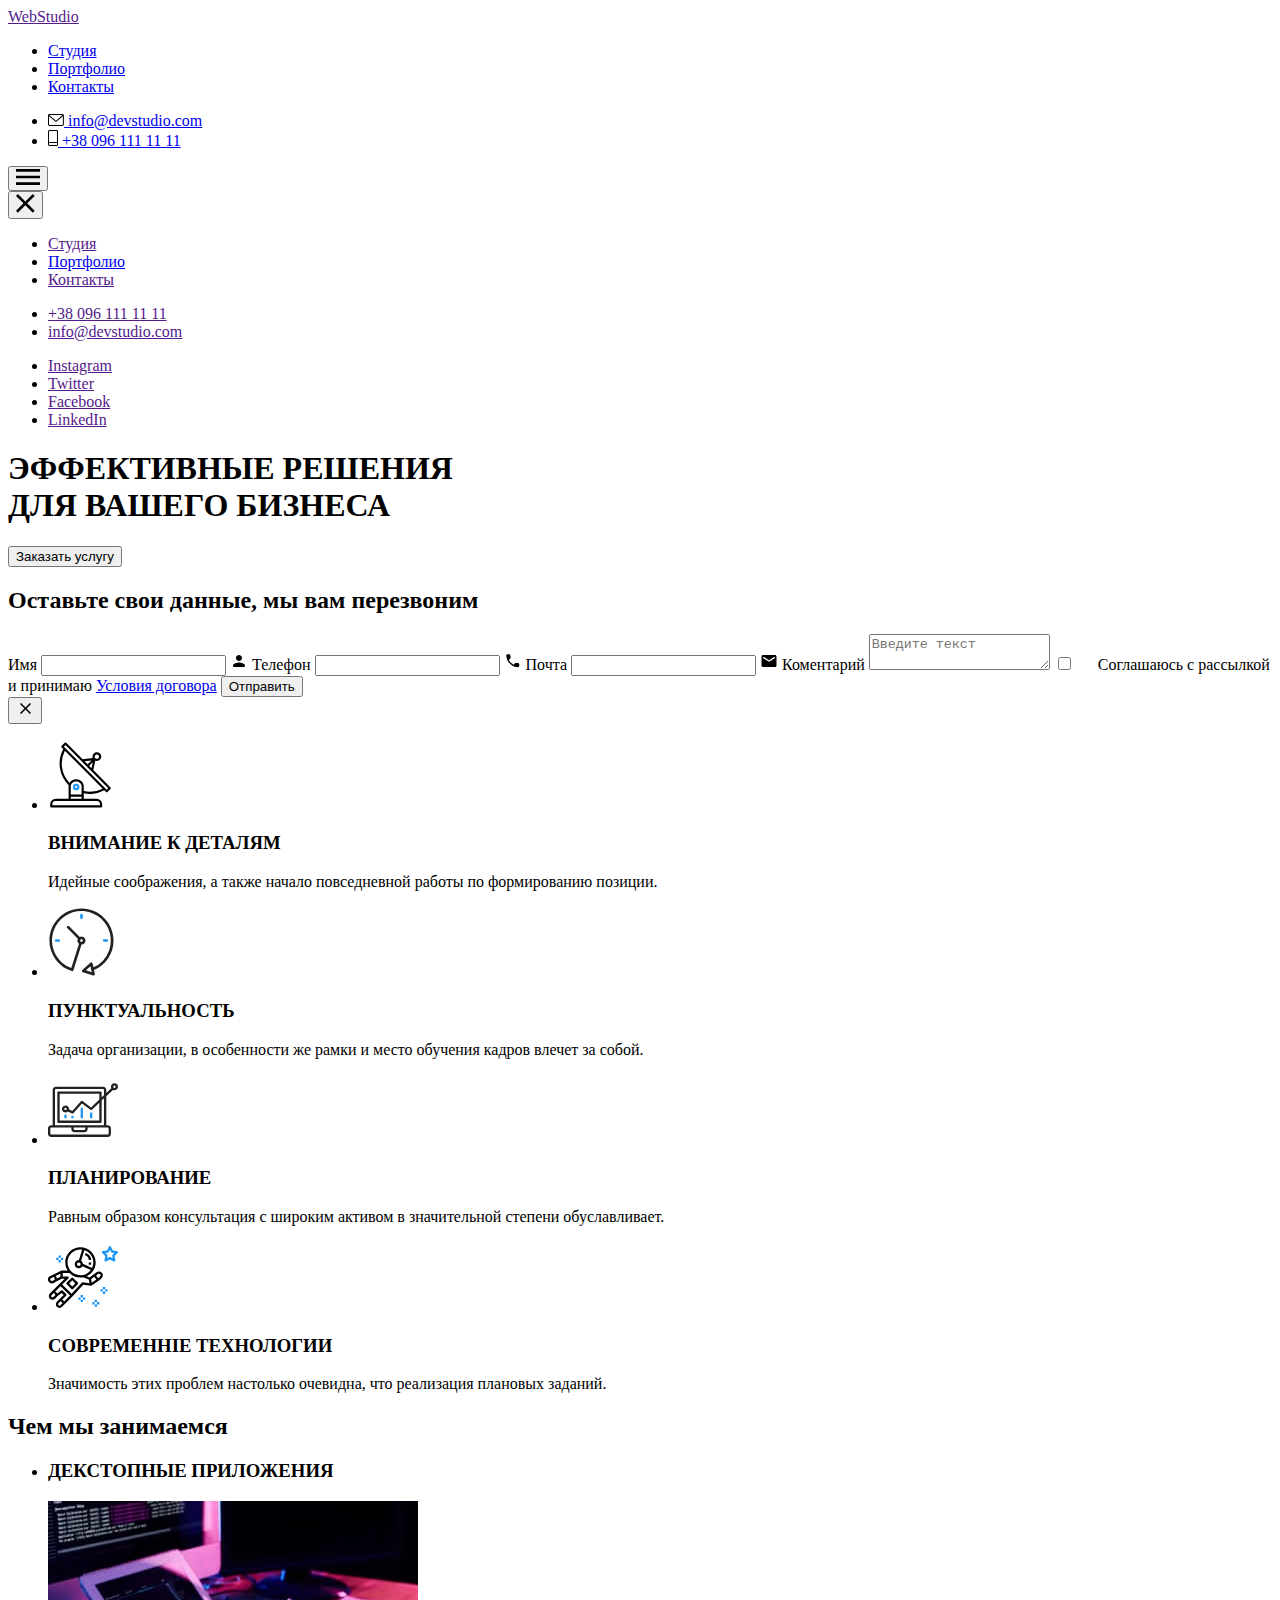
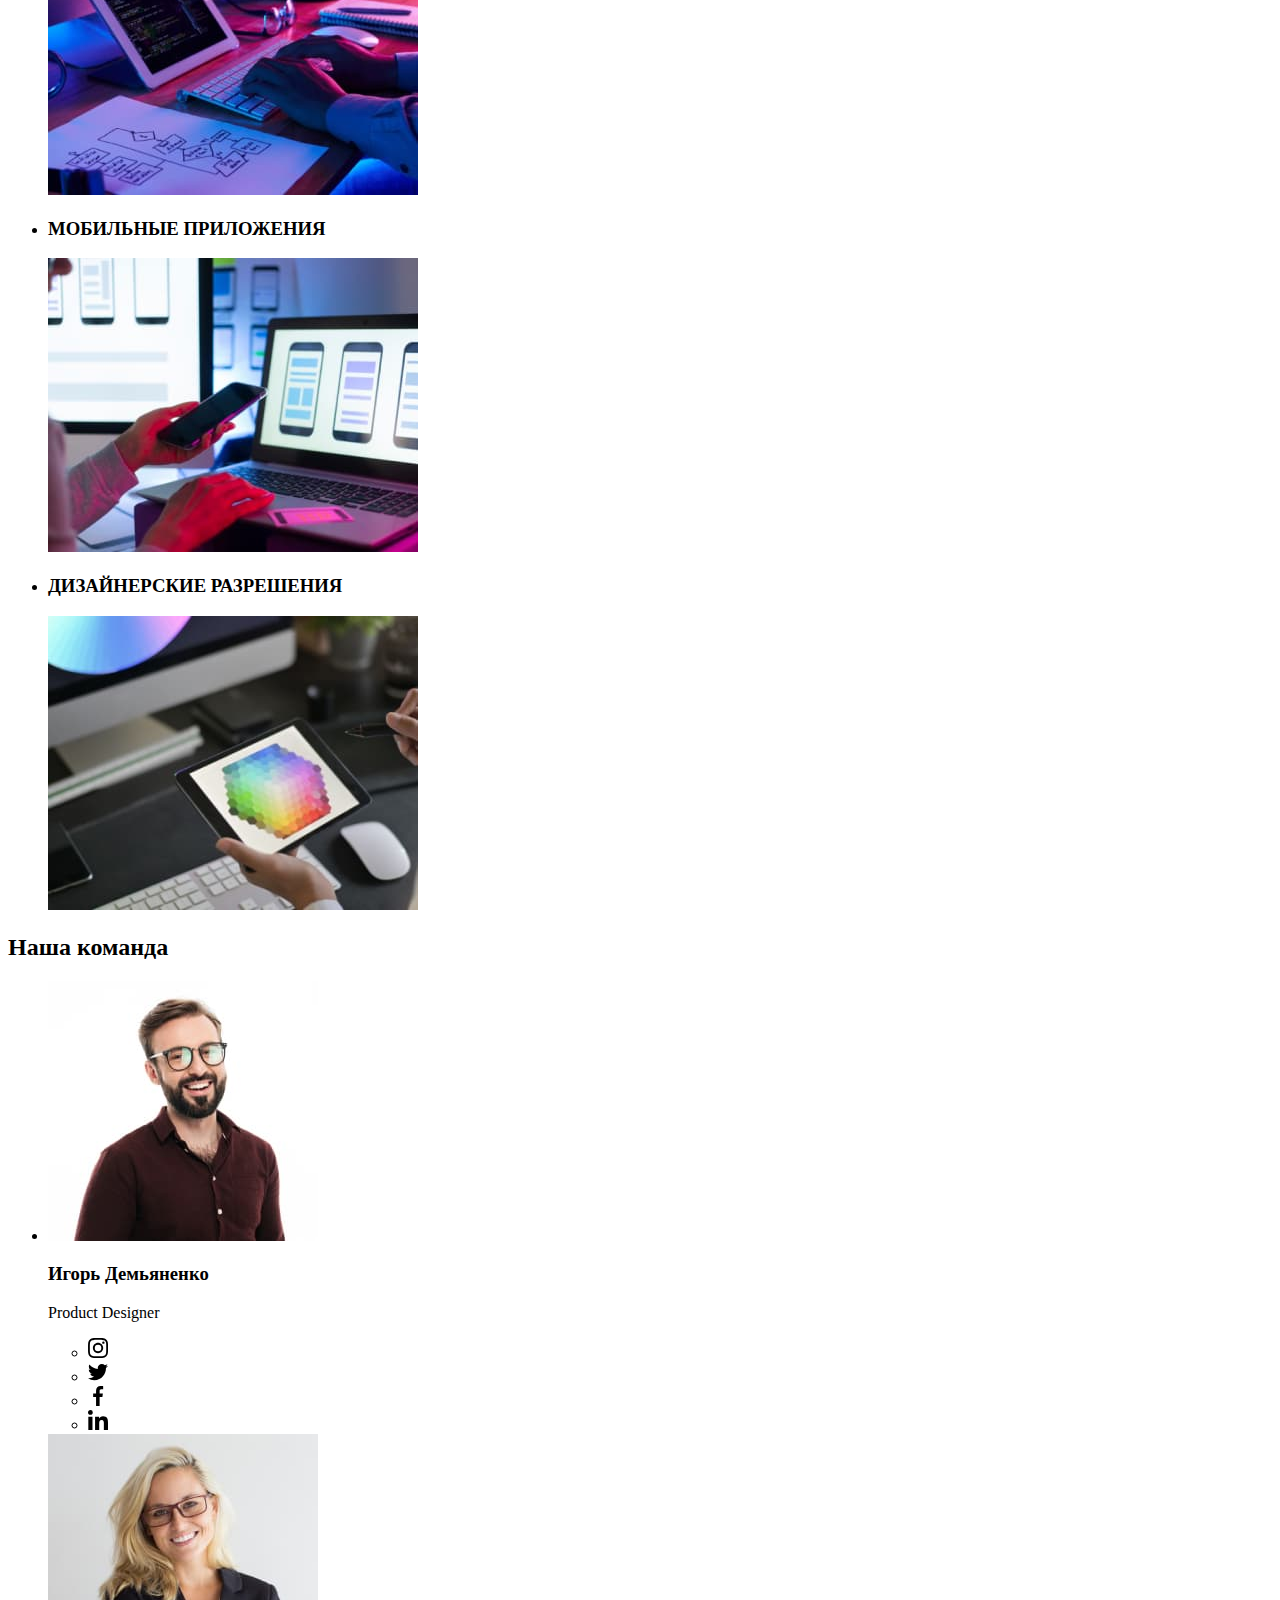
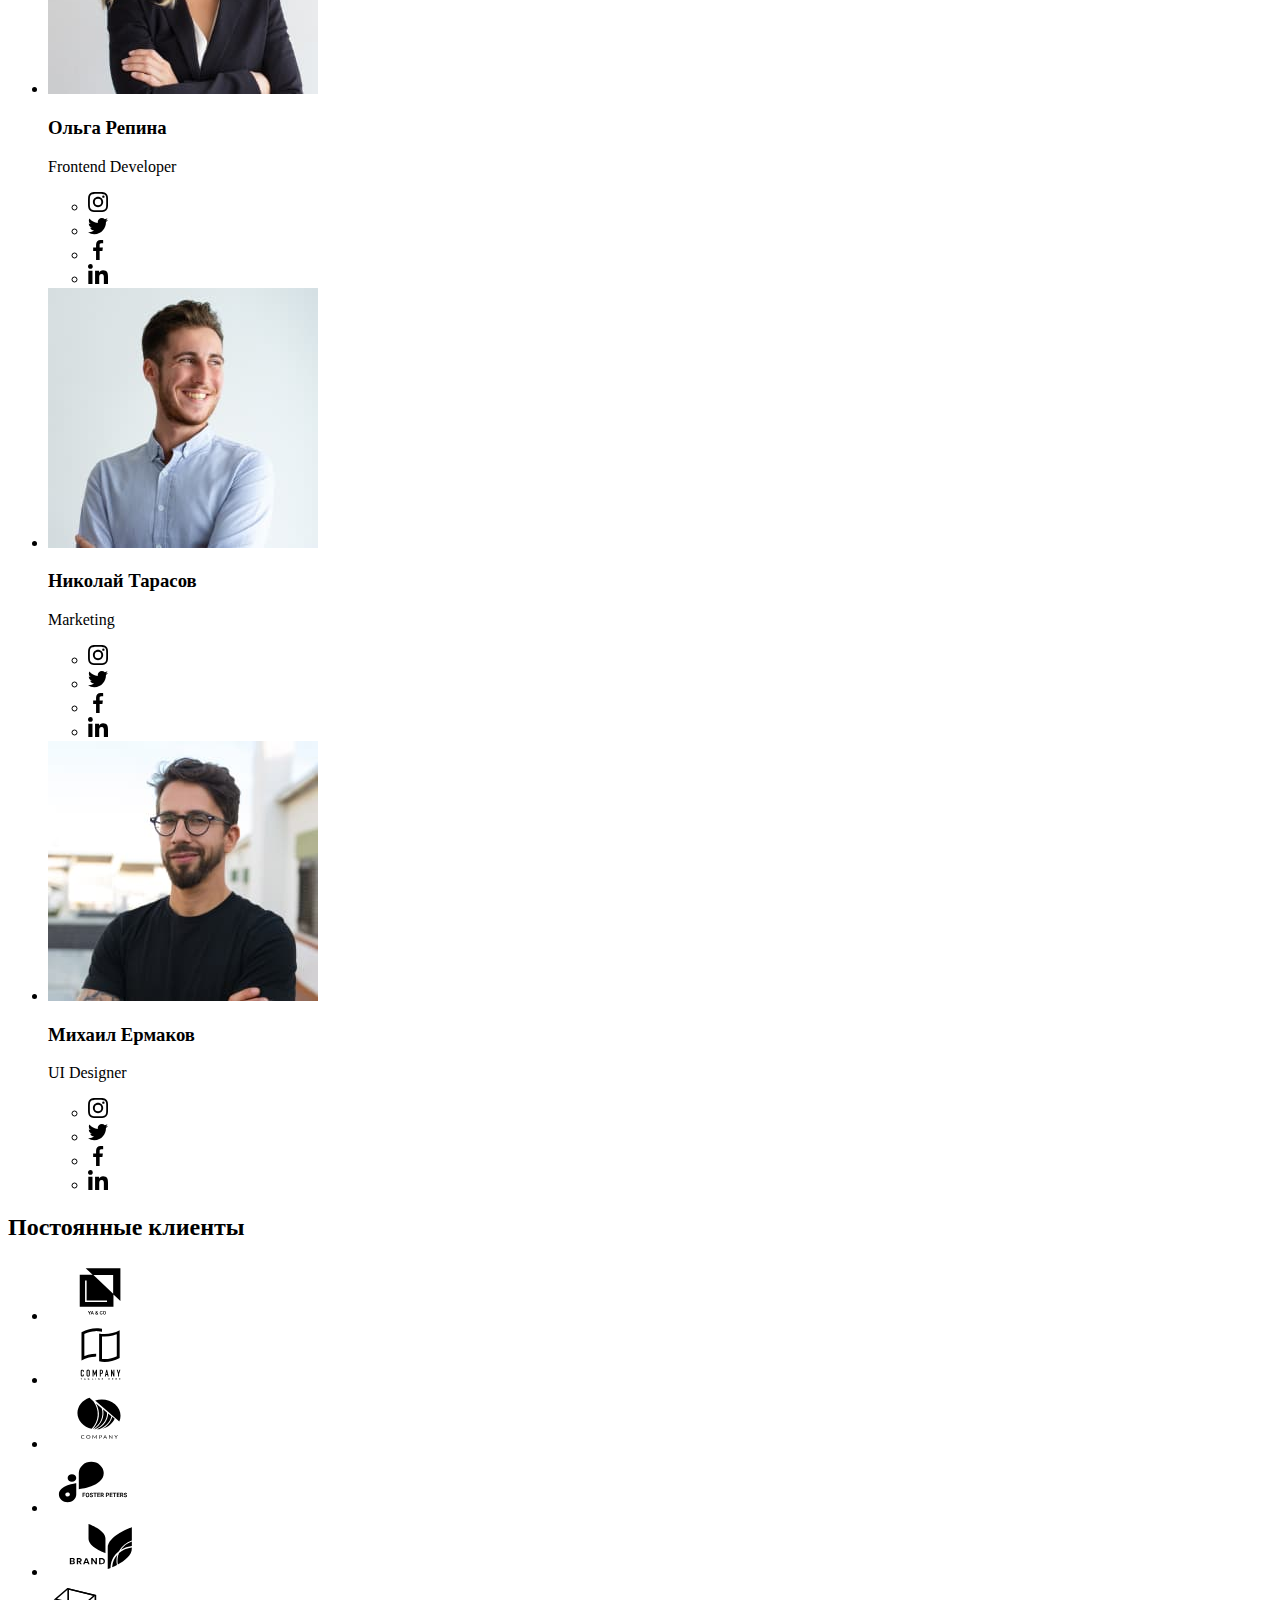
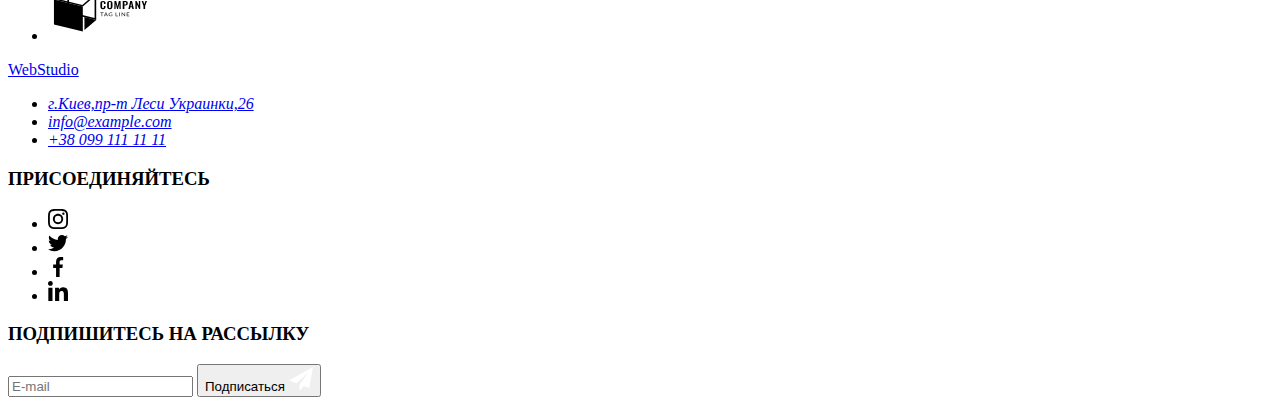
==== commit bd88e60c: "Add files via upload" ====
--- a/index.html
+++ b/index.html
@@ -44,14 +44,14 @@
                         +38 096 111 11 11</a></li>
             </ul>
             <button type="button" class="header_mobile-btn js-open-menu" data-menu-open>
-                <svg width="40" height="40" fill="currentColor" class="header_mob-menu-icon">
+                <svg width="24" height="16" fill="currentColor" class="header_mob-menu-icon">
                     <use href="./img/icons.svg#icon-menu_24px"></use>
                 </svg>
             </button>
             <div class="mob-menu mob__container is-hidden" data-menu>
                 <div class="mob-menu__top">
                     <button class="close-mob-menu js-close-menu " data-menu-close>
-                        <svg width="40" height="40" fill="currentColor" class="header_mob-menu-icon">
+                        <svg width="19" height="19" fill="currentColor" class="header_mob-menu-icon">
                             <use href="./img/icons.svg#icon-close_24px"></use>
                         </svg>
                     </button>
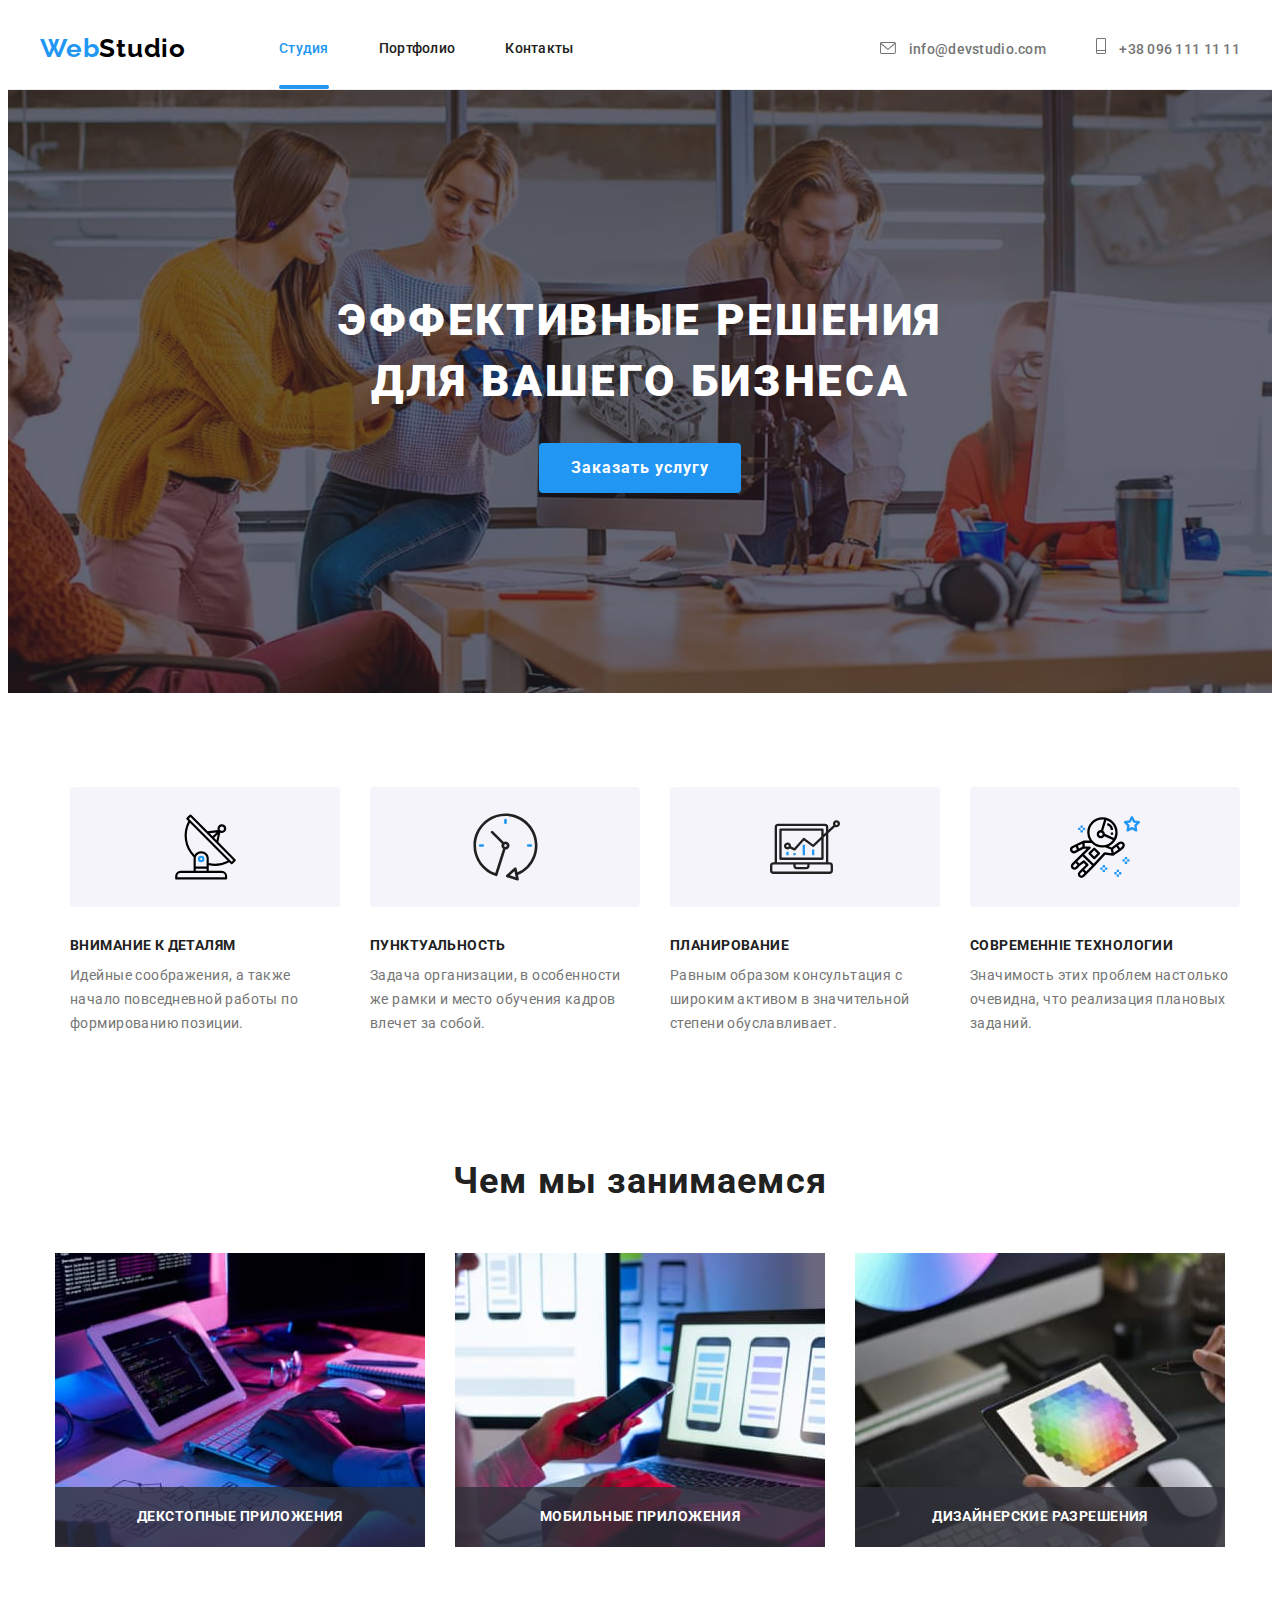
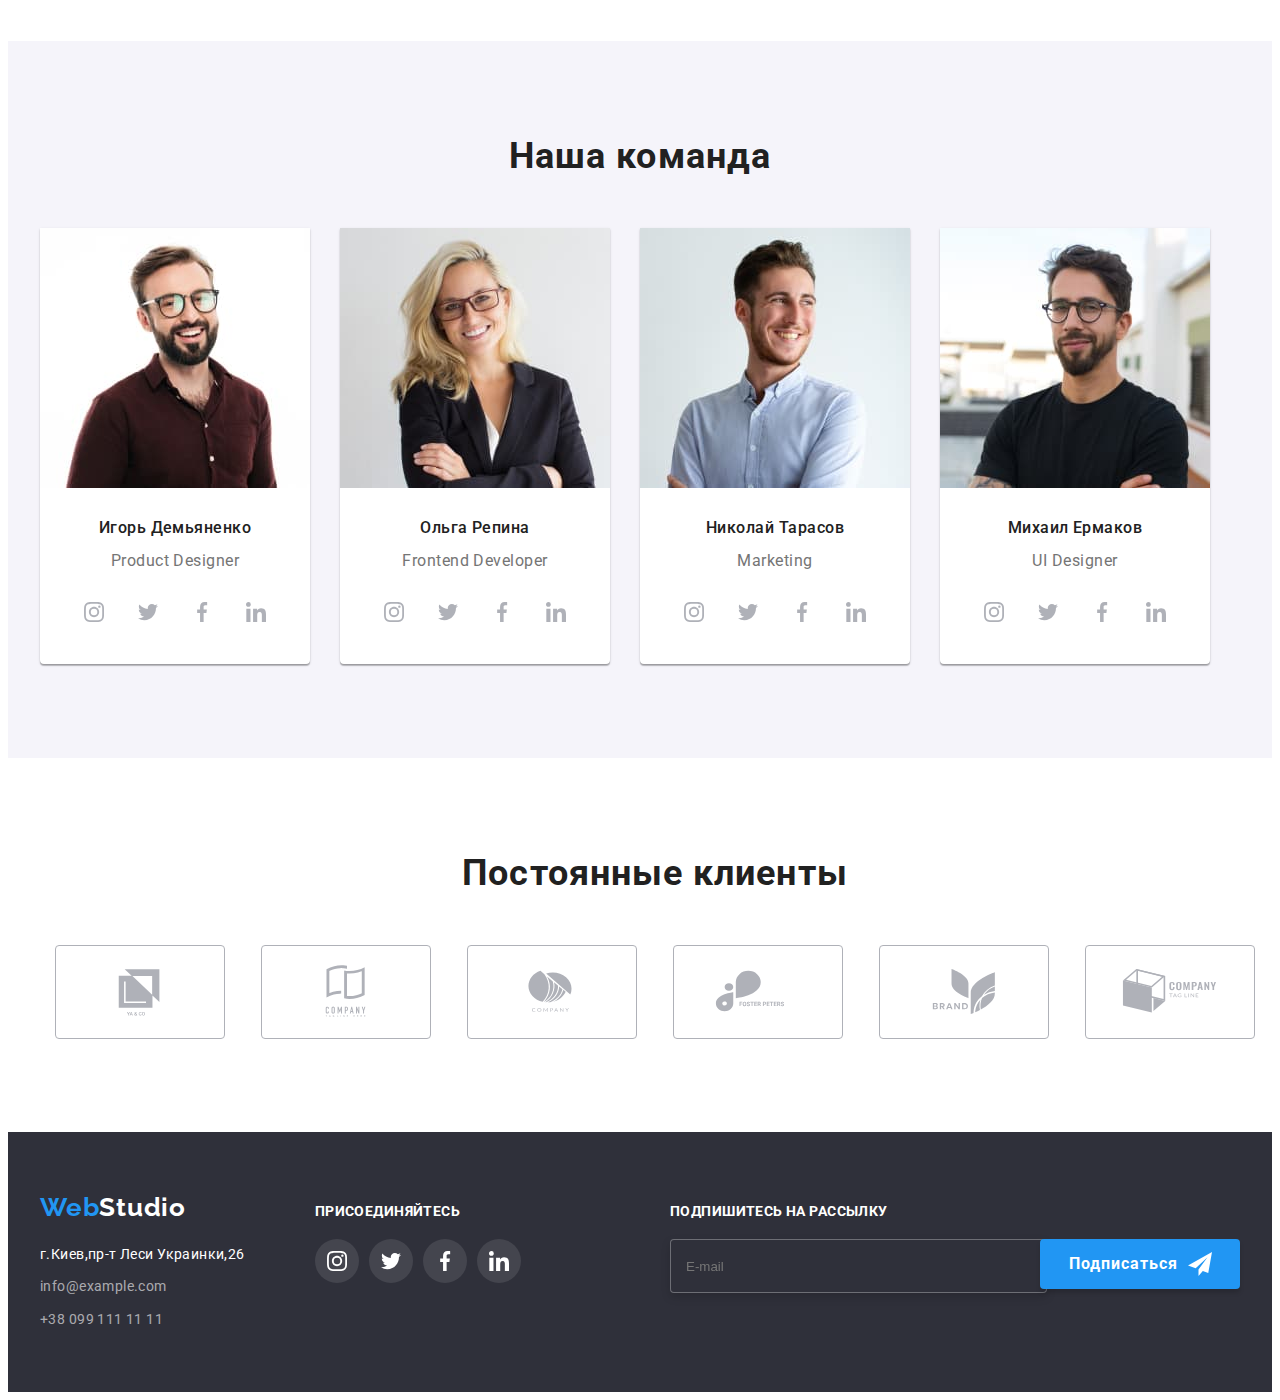
==== commit f7c03775: "Add files via upload" ====
--- a/index.html
+++ b/index.html
@@ -44,14 +44,14 @@
                         +38 096 111 11 11</a></li>
             </ul>
             <button type="button" class="header_mobile-btn js-open-menu" data-menu-open>
-                <svg width="24" height="16" fill="currentColor" class="header_mob-menu-icon">
+                <svg width="24" height="16" class="header_mob-menu-icon">
                     <use href="./img/icons.svg#icon-menu_24px"></use>
                 </svg>
             </button>
             <div class="mob-menu mob__container is-hidden" data-menu>
                 <div class="mob-menu__top">
                     <button class="close-mob-menu js-close-menu " data-menu-close>
-                        <svg width="19" height="19" fill="currentColor" class="header_mob-menu-icon">
+                        <svg width="19" height="19" class="header_mob-menu-icon">
                             <use href="./img/icons.svg#icon-close_24px"></use>
                         </svg>
                     </button>
--- a/css/main.min.css
+++ b/css/main.min.css
@@ -0,0 +1 @@
+:root{--main-text-color: #212121;--second-text-color: #757575;--third-text-color: #2196f3;--fourth-text-color: #ffffff;--five-text-color: #000000;--six-text-color: rgba(255, 255, 255, 0.6);--background-text-color: #2f303a;--background-icon-color: #f5f4fa;--icon-color: #afb1b8;--border-color: #eeeeee;--transition--: 250ms cubic-bezier(0.4, 0, 0.2, 1)}p,h1,h2,h3,h4,h5,h6{margin:0}a{text-decoration:none;-webkit-transition:var(--transition--);transition:var(--transition--)}ul{margin:0;padding:0;list-style:none}button{cursor:pointer;-webkit-transition:var(--transition--);transition:var(--transition--)}img{display:block;max-width:100%;height:auto}.is-hidden{opacity:0;pointer-events:none;visibility:hidden}.link{text-decoration:none}.list{list-style-type:none}body{font-family:"Roboto","Raleway";color:var(--main-text-color)}.container{width:1200px;padding-left:15px;padding-right:15px;margin:0 auto}@media screen and (max-width: 479px){.container{width:479px}}@media screen and (min-width: 480px){.container{width:480px}}@media screen and (min-width: 768px){.container{width:768px}}@media screen and (min-width: 1200px){.container{width:1200px}}.section{padding-top:60px;padding-bottom:60px;margin:auto}@media screen and (min-width: 1200px){.section{width:1200px;padding-top:94px;padding-bottom:94px}}.pre__title{text-align:center}@media screen and (max-width: 479px){.pre__title{width:100%;font-weight:700;font-size:28px;line-height:calc(33 / 28);letter-spacing:.03em;text-align:center;margin-bottom:30px}}@media screen and (min-width: 480px){.pre__title{font-weight:700;font-size:28px;line-height:calc(33 / 28);letter-spacing:.03em;text-align:center;margin-bottom:30px}}@media screen and (min-width: 768px){.pre__title{margin-bottom:30px;width:100%;font-weight:700;font-size:28px;line-height:calc(33 / 28);letter-spacing:.03em;text-align:center}}@media screen and (min-width: 1200px){.pre__title{width:100%;font-weight:700;font-size:36px;line-height:1.2;letter-spacing:.03em;text-align:center;margin-bottom:50px}}.header{border-bottom:1px solid #ececec;color:var(--fourth-text-color)}@media screen and (max-width: 479px){.header{width:100%;padding-top:16px;padding-bottom:16px}}@media screen and (min-width: 480px){.header{padding-top:16px;padding-bottom:16px}}@media screen and (min-width: 768px){.header{padding:0px}}@media screen and (min-width: 1200px){.header{padding:0px}}.header-container{display:-webkit-box;display:-ms-flexbox;display:flex;-webkit-box-align:center;-ms-flex-align:center;align-items:center;-webkit-box-pack:justify;-ms-flex-pack:justify;justify-content:space-between}.logo{margin-right:93px}@media screen and (max-width: 479px){.logo{margin-right:0px}}.logo__label{color:var(--third-text-color);font-style:normal;font-family:Raleway;font-weight:700;font-size:26px;line-height:1.2;letter-spacing:.03em}.logo__label--black{color:var(--five-text-color)}.menu{display:-webkit-box;display:-ms-flexbox;display:flex;-webkit-box-align:center;-ms-flex-align:center;align-items:center;-webkit-transition:var(--transition--);transition:var(--transition--)}.menu__list{display:-webkit-box;display:-ms-flexbox;display:flex;-webkit-transition:var(--transition--);transition:var(--transition--)}.menu__item:not(:last-child){margin-right:50px}.menu__link{color:var(--main-text-color);font-weight:500;font-size:14px;line-height:1.2;letter-spacing:.02em;-webkit-transition:var(--transition--);transition:var(--transition--);padding-bottom:32px;padding-top:32px;display:block}.menu__link:hover,.menu__link:focus{color:var(--third-text-color)}@media screen and (max-width: 479px){.menu__link{display:none}}@media screen and (min-width: 480px)and (max-width: 767px){.menu__link{display:none}}.menu__link--current{position:relative;color:var(--third-text-color)}.menu__link--current::after{position:absolute;bottom:0px;content:"";display:block;width:100%;height:4px;background:var(--third-text-color);border-radius:2px;-webkit-transition:var(--transition--);transition:var(--transition--)}@media screen and (max-width: 479px){.menu__link--current{display:none}}@media screen and (min-width: 480px)and (max-width: 767px){.menu__link--current{display:none}}.auth__nav{display:-webkit-box;display:-ms-flexbox;display:flex;margin-left:auto;-webkit-box-align:center;-ms-flex-align:center;align-items:center}@media screen and (max-width: 479px){.auth__nav{display:none}}@media screen and (min-width: 480px)and (max-width: 767px){.auth__nav{display:none}}@media screen and (min-width: 768px)and (max-width: 1199px){.auth__nav{-webkit-box-orient:vertical;-webkit-box-direction:normal;-ms-flex-direction:column;flex-direction:column;-webkit-box-align:baseline;-ms-flex-align:baseline;align-items:baseline;margin-right:0px}}.auth-nav__icon{margin-right:10px;fill:currentColor}.auth-nav__item:not(:last-child){margin-right:50px}@media screen and (min-width: 768px)and (max-width: 1199px){.auth-nav__item:not(:last-child){margin-bottom:10px;margin-right:0px}}.auth-nav__link{color:var(--second-text-color);font-weight:500;font-size:14px;line-height:1.2;letter-spacing:.02em;-webkit-transition:var(--transition--);transition:var(--transition--)}.auth-nav__link:hover,.auth-nav__link:focus{color:var(--third-text-color)}@media screen and (max-width: 479px){.hero{background-image:-webkit-gradient(linear, left top, right top, from(rgba(47, 48, 58, 0.4)), to(rgba(47, 48, 58, 0.4))),url(../img/Header-mob-1x.jpg);background-image:linear-gradient(to right, rgba(47, 48, 58, 0.4), rgba(47, 48, 58, 0.4)),url(../img/Header-mob-1x.jpg);background-repeat:no-repeat;background-size:cover;background-position:center;padding-top:118px;padding-bottom:118px;margin:auto}}@media screen and (max-width: 479px)and (min-device-pixel-ratio: 2),screen and (max-width: 479px)and (-webkit-min-device-pixel-ratio: 2),screen and (max-width: 479px)and (min-resolution: 192dpi),screen and (max-width: 479px)and (min-resolution: 2dppx){.hero{background-image:url(../img/Header-mob-2x.jpg)}}@media screen and (min-width: 480px){.hero{width:100%;background-image:-webkit-gradient(linear, left top, right top, from(rgba(47, 48, 58, 0.4)), to(rgba(47, 48, 58, 0.4))),url(../img/Header-mob-1x.jpg);background-image:linear-gradient(to right, rgba(47, 48, 58, 0.4), rgba(47, 48, 58, 0.4)),url(../img/Header-mob-1x.jpg);background-repeat:no-repeat;background-size:cover;background-position:center;padding-top:118px;padding-bottom:118px}}@media screen and (min-width: 480px)and (min-device-pixel-ratio: 2),screen and (min-width: 480px)and (-webkit-min-device-pixel-ratio: 2),screen and (min-width: 480px)and (min-resolution: 192dpi),screen and (min-width: 480px)and (min-resolution: 2dppx){.hero{background-image:url(../img/Header-mob-2x.jpg)}}@media screen and (min-width: 768px){.hero{width:100%;background-image:-webkit-gradient(linear, left top, right top, from(rgba(47, 48, 58, 0.4)), to(rgba(47, 48, 58, 0.4))),url(/img/Header-tab-1x.jpg);background-image:linear-gradient(to right, rgba(47, 48, 58, 0.4), rgba(47, 48, 58, 0.4)),url(/img/Header-tab-1x.jpg);background-repeat:no-repeat;background-size:cover;background-position:center;padding-top:118px;padding-bottom:118px;margin:auto}}@media screen and (min-width: 768px)and (min-device-pixel-ratio: 2),screen and (min-width: 768px)and (-webkit-min-device-pixel-ratio: 2),screen and (min-width: 768px)and (min-resolution: 192dpi),screen and (min-width: 768px)and (min-resolution: 2dppx){.hero{background-image:url(../img/Header-tab-2x.jpg)}}@media screen and (min-width: 1200px){.hero{width:100%;max-width:1600px;padding-top:200px;padding-bottom:200px;margin:auto;background-image:-webkit-gradient(linear, left top, right top, from(rgba(47, 48, 58, 0.4)), to(rgba(47, 48, 58, 0.4))),url(../img/img-hero.jpg);background-image:linear-gradient(to right, rgba(47, 48, 58, 0.4), rgba(47, 48, 58, 0.4)),url(../img/img-hero.jpg);background-position:center;background-repeat:no-repeat;background-color:rgba(47,48,58,.4)}}@media screen and (min-width: 1200px)and (min-device-pixel-ratio: 2),screen and (min-width: 1200px)and (-webkit-min-device-pixel-ratio: 2),screen and (min-width: 1200px)and (min-resolution: 192dpi),screen and (min-width: 1200px)and (min-resolution: 2dppx){.hero{background-image:url(/img/img-hero-2x.jpg)}}.hero__title{text-align:center;color:var(--fourth-text-color)}@media screen and (max-width: 479px){.hero__title{width:100%}}@media screen and (min-width: 480px)and (max-width: 767px){.hero__title{width:100%;text-align:center;margin-left:auto;margin-right:auto;margin-bottom:30px;color:var(--fourth-text-color);font-weight:900;font-size:26px;line-height:calc(42 / 26);letter-spacing:.06em}}@media screen and (min-width: 768px){.hero__title{text-align:center;margin-left:auto;margin-right:auto;margin-bottom:30px;color:var(--fourth-text-color);font-weight:900;font-size:26px;line-height:calc(42 / 26);letter-spacing:.06em}}@media screen and (min-width: 1200px){.hero__title{margin-left:auto;margin-right:auto;margin-bottom:30px;color:var(--fourth-text-color);font-weight:900;font-size:44px;line-height:1.4;letter-spacing:.06em}}.hero__button{display:block;padding:10px 32px;border-radius:4px;margin-right:auto;margin-left:auto;border:none;background-color:var(--third-text-color);color:var(--fourth-text-color);font-family:inherit;font-weight:700;font-size:16px;line-height:1.9;letter-spacing:.06em;-webkit-transition:var(--transition--);transition:var(--transition--)}.hero__button:focus{color:var(--fourth-text-color)}.backdrop{position:fixed;top:0;left:0;width:100%;height:100%;background-color:rgba(0,0,0,.2);opacity:1;-webkit-transition:var(--transition--);transition:var(--transition--);z-index:1}.backdrop.is-hidden{opacity:0;pointer-events:none;visibility:hidden}.modal{width:100%;width:100%;position:absolute;top:50%;left:50%;-webkit-transform:translate(-50%, -50%);transform:translate(-50%, -50%);-webkit-transition:var(--transition--);transition:var(--transition--);max-width:528px;max-height:609px;background-color:var(--fourth-text-color);-webkit-box-shadow:0px 1px 3px rgba(0,0,0,.12),0px 1px 1px rgba(0,0,0,.14),0px 2px 1px rgba(0,0,0,.2);box-shadow:0px 1px 3px rgba(0,0,0,.12),0px 1px 1px rgba(0,0,0,.14),0px 2px 1px rgba(0,0,0,.2);border-radius:4px}@media screen and (max-width: 479px){.modal{width:450px;height:100%}}@media screen and (max-width: 767px){.modal{width:450px;height:100%}}@media screen and (min-width: 768px){.modal{width:450px;height:100%}}@media screen and (min-width: 1200px){.modal{width:528px;height:100%}}.modal__form{padding:40px}.modal__title{padding-bottom:30px;font-weight:700;font-size:20px;line-height:1.2;text-align:center;letter-spacing:.03em}.modal__field{position:relative;display:block;margin-bottom:28px}.modal__label{position:absolute;left:0;top:-15px;color:var(--second-text-color);font-size:12px;line-height:1.2;letter-spacing:.01em}.modal__input{width:100%;height:40px;margin:0;padding-left:42px;border:1px solid rgba(33,33,33,.2);border-radius:4px;outline:none;background-color:transparent;-webkit-transition:var(--transition--);transition:var(--transition--);cursor:pointer}.modal__input:focus+.modal__icon{fill:var(--third-text-color)}.modal__input:focus{border-color:var(--third-text-color)}.modal__icon{position:absolute;top:50%;-webkit-transform:translateY(-50%);transform:translateY(-50%);left:12px;-webkit-transition:var(--transition--);transition:var(--transition--)}.modal__textarea{position:relative;display:block;margin-bottom:20px}.modal__textarea-item{position:absolute;left:0;top:-15px;font-size:12px;line-height:1.2;letter-spacing:.01em;color:var(--second-text-color)}.modal__textarea-coment{width:100%;height:120px;padding:12px 16px;resize:none;border:1px solid rgba(33,33,33,.2);border-radius:4px;outline:none;-webkit-transition:var(--transition--);transition:var(--transition--);cursor:pointer}.modal__textarea-coment::-webkit-input-placeholder{font-size:12px;line-height:1.2;letter-spacing:.01em;color:rgba(117,117,117,.5)}.modal__textarea-coment::-moz-placeholder{font-size:12px;line-height:1.2;letter-spacing:.01em;color:rgba(117,117,117,.5)}.modal__textarea-coment:-ms-input-placeholder{font-size:12px;line-height:1.2;letter-spacing:.01em;color:rgba(117,117,117,.5)}.modal__textarea-coment::-ms-input-placeholder{font-size:12px;line-height:1.2;letter-spacing:.01em;color:rgba(117,117,117,.5)}.modal__textarea-coment::placeholder{font-size:12px;line-height:1.2;letter-spacing:.01em;color:rgba(117,117,117,.5)}.modal__textarea-coment:focus{border-color:var(--third-text-color)}.modal__submit{display:block;width:200px;height:50px;-webkit-box-shadow:0px 4px 4px rgba(0,0,0,.15);box-shadow:0px 4px 4px rgba(0,0,0,.15);border-radius:4px;color:var(--fourth-text-color);background-color:var(--third-text-color);border:none;font-family:inherit;font-weight:700;font-size:16px;line-height:1.9;letter-spacing:.06em;-webkit-transition:var(--transition--);transition:var(--transition--);margin-right:auto;margin-left:auto}.checkbox{position:relative;display:block;height:24px;margin-bottom:30px;-webkit-transition:var(--transition--);transition:var(--transition--)}.checkbox__input{position:absolute;-webkit-appearance:none;-moz-appearance:none;appearance:none;-webkit-transition:var(--transition--);transition:var(--transition--)}.checkbox__input:checked+.checkbox__icon{background-color:var(--third-text-color);background-size:contain;background-origin:border-box;border-color:var(--third-text-color)}.checkbox__input:checked~.checkbox__check-icon{opacity:1}.checkbox__text{display:block;position:absolute;left:22px;top:50%;-webkit-transform:translateY(-50%);transform:translateY(-50%);color:var(--second-text-color);line-height:calc(14 / 12);letter-spacing:.03em;font-size:12px}@media screen and (min-width: 1200px){.checkbox__text{display:block;position:absolute;left:22px;top:50%;-webkit-transform:translateY(-50%);transform:translateY(-50%);font-size:14px;line-height:calc(24 / 14);letter-spacing:.03em;color:var(--second-text-color)}}.checkbox__icon{position:absolute;display:block;left:0px;top:50%;-webkit-transform:translateY(-50%);transform:translateY(-50%);width:16px;height:15px;background-color:var(--fourth-text-color);border:2px solid var(--main-text-color);border-radius:2px;-webkit-transition:var(--transition--);transition:var(--transition--);border-color:var(--main-text-color)}.checkbox__check-icon{position:absolute;left:0px;top:50%;-webkit-transform:translateY(-50%);transform:translateY(-50%);z-index:1;opacity:0;-webkit-transition:var(--transition--);transition:var(--transition--);cursor:pointer}.checkbox__contract{color:var(--third-text-color);text-decoration:underline;-webkit-text-decoration-skip-ink:none;text-decoration-skip-ink:none}.modal__button{display:-webkit-box;display:-ms-flexbox;display:flex;position:absolute;width:30px;height:30px;top:8px;right:8px;border:1px solid rgba(0,0,0,.1);border-radius:50%;background-color:var(--fourth-text-color);-webkit-box-align:center;-ms-flex-align:center;align-items:center;cursor:pointer;-webkit-transition:var(--transition--);transition:var(--transition--)}.modal__button:hover{fill:var(--third-text-color)}.feature{margin:0 auto;-webkit-box-pack:center;-ms-flex-pack:center;justify-content:center}@media screen and (min-width: 768px){.feature{width:768px;display:-webkit-box;display:-ms-flexbox;display:flex;-ms-flex-wrap:wrap;flex-wrap:wrap;margin:0px}}@media screen and (min-width: 1200px){.feature{width:1200px;display:-webkit-box;display:-ms-flexbox;display:flex;-webkit-box-pack:center;-ms-flex-pack:center;justify-content:center;-webkit-box-align:center;-ms-flex-align:center;align-items:center}}.feature__icon{display:-webkit-box;display:-ms-flexbox;display:flex;-webkit-box-pack:center;-ms-flex-pack:center;justify-content:center;-webkit-box-align:center;-ms-flex-align:center;align-items:center;height:120px;margin-bottom:30px;border-radius:4px;background-color:var(--background-icon-color)}@media screen and (min-width: 1200px){.feature__icon{height:120px}}.feature__title{color:var(--main-text-color);font-weight:700;font-size:14px;line-height:1.2;letter-spacing:.03em}@media screen and (max-width: 479px){.feature__title{width:100%;text-align:center}}@media screen and (min-width: 480px){.feature__title{width:100%;text-align:center}}@media screen and (min-width: 768px){.feature__title{text-align:start;color:var(--main-text-color);font-weight:700;font-size:14px;line-height:1.2;letter-spacing:.03em}}@media screen and (min-width: 1200px){.feature__title{text-align:start;color:var(--main-text-color);font-weight:700;font-size:14px;line-height:1.2;letter-spacing:.03em}}@media screen and (min-width: 480px){.feature__item{width:100%;margin-bottom:30px}}@media screen and (min-width: 768px){.feature__item{width:calc(100% / 2 - 30px);margin-right:30px;margin-bottom:30px}.feature__item:nth-child(2n){margin-right:0px}}@media screen and (min-width: 1200px){.feature__item{width:calc(100% / 4 - 30px);margin-right:30px}.feature__item:not(:last-child){margin-right:30px}}.feature__text{margin-top:10px;color:var(--second-text-color);font-size:14px;line-height:1.7;letter-spacing:.03em}.section--activity{padding-bottom:94px}@media screen and (max-width: 479px){.section--activity{display:none}}@media screen and (min-width: 480px)and (max-width: 1198px){.section--activity{display:none}}.activity__list{display:-webkit-box;display:-ms-flexbox;display:flex;-webkit-box-pack:center;-ms-flex-pack:center;justify-content:center}.activity__item:not(:last-child){margin-right:30px}.activity__thumb{position:relative}.activity__thumb-product{position:absolute;color:var(--fourth-text-color);font-weight:700;font-size:14px;line-height:1.2;letter-spacing:.03em}.activity__thumb-box{position:absolute;display:-webkit-box;display:-ms-flexbox;display:flex;-webkit-box-pack:center;-ms-flex-pack:center;justify-content:center;-webkit-box-align:center;-ms-flex-align:center;align-items:center;width:100%;height:60px;bottom:0;background:rgba(47,48,58,.8)}img{width:100%}.section--comand{background-color:var(--background-icon-color);padding-top:60px;padding-bottom:60px}@media screen and (min-width: 1200px){.section--comand{padding-top:94px;padding-bottom:94px}}@media screen and (min-width: 768px){.comand__list{width:768px;display:-webkit-box;display:-ms-flexbox;display:flex;-ms-flex-wrap:wrap;flex-wrap:wrap;margin:0 auto}}@media screen and (min-width: 1200px){.comand__list{width:1200px;display:-webkit-box;display:-ms-flexbox;display:flex}}.comand__list-item{margin-bottom:30px;background-color:var(--fourth-text-color);-webkit-box-shadow:0px 1px 3px rgba(0,0,0,.12),0px 1px 1px rgba(0,0,0,.14),0px 2px 1px rgba(0,0,0,.2);box-shadow:0px 1px 3px rgba(0,0,0,.12),0px 1px 1px rgba(0,0,0,.14),0px 2px 1px rgba(0,0,0,.2);border-radius:0px 0px 4px 4px;-webkit-transition:var(--transition--);transition:var(--transition--)}@media screen and (min-width: 480px){.comand__list-item{width:100%}}@media screen and (min-width: 768px){.comand__list-item{width:calc(100% / 2 - 30px);margin-right:30px}.comand__list-item:nth-child(2n){margin-right:0px;margin-bottom:30px}}@media screen and (min-width: 1200px){.comand__list-item{width:calc(100% / 4 - 30px);margin-bottom:0px;margin-right:30px}.comand__list-item:nth-child(n+1){margin-right:30px;margin-bottom:0px}.comand__list-item:last-child{margin-right:0px;margin-bottom:0px}}.comand__thumb{padding-top:30px;padding-bottom:30px}.comand__thumb-title{text-align:center;color:var(--main-text-color);font-weight:500;font-size:16px;line-height:1.2;letter-spacing:.03em}.comand__thumb-text{margin-top:10px;text-align:center;color:var(--second-text-color);font-size:16px;line-height:1.7;letter-spacing:.03em}.comand__icon{width:206px;height:44px;margin-right:auto;margin-left:auto;margin-top:16px}.comand__icon-list{display:-webkit-box;display:-ms-flexbox;display:flex;-webkit-box-pack:justify;-ms-flex-pack:justify;justify-content:space-between;text-align:center;-webkit-box-align:center;-ms-flex-align:center;align-items:center}.comand__icon-item{display:-webkit-box;display:-ms-flexbox;display:flex;-webkit-box-pack:center;-ms-flex-pack:center;justify-content:center;margin-right:10px;background-color:var(--fourth-text-color)}.comand__icon-item:last-child{margin-right:0px}.comand__icon-link{display:-webkit-box;display:-ms-flexbox;display:flex;-webkit-box-pack:center;-ms-flex-pack:center;justify-content:center;-webkit-box-align:center;-ms-flex-align:center;align-items:center;width:44px;height:44px;border-radius:50%;fill:var(--icon-color);-webkit-transition:var(--transition--);transition:var(--transition--)}.comand__icon-link:hover,.comand__icon-link:focus{fill:var(--fourth-text-color);background-color:var(--third-text-color)}@media screen and (max-width: 479px){.client__list{width:100%;display:-webkit-box;display:-ms-flexbox;display:flex;-ms-flex-wrap:wrap;flex-wrap:wrap;-webkit-box-pack:justify;-ms-flex-pack:justify;justify-content:space-between}}@media screen and (min-width: 480px){.client__list{width:100%;display:-webkit-box;display:-ms-flexbox;display:flex;-ms-flex-wrap:wrap;flex-wrap:wrap;-webkit-box-pack:justify;-ms-flex-pack:justify;justify-content:space-between}}@media screen and (min-width: 768px){.client__list{width:100%;display:-webkit-box;display:-ms-flexbox;display:flex;-ms-flex-wrap:wrap;flex-wrap:wrap;-webkit-box-pack:justify;-ms-flex-pack:justify;justify-content:space-between}}@media screen and (min-width: 1200px){.client__list{width:100%;display:-webkit-box;display:-ms-flexbox;display:flex;-ms-flex-wrap:nowrap;flex-wrap:nowrap;-webkit-box-pack:justify;-ms-flex-pack:justify;justify-content:space-between}}.client__logo{margin-bottom:30px}@media screen and (max-width: 479px){.client__logo{width:210px;height:92px;display:-webkit-box;display:-ms-flexbox;display:flex;-webkit-box-align:center;-ms-flex-align:center;align-items:center;-webkit-box-pack:center;-ms-flex-pack:center;justify-content:center;text-align:center;margin-bottom:30px}.client__logo:nth-child(n+5){margin-bottom:0px}.client__logo:nth-child(n+6){margin-bottom:0px}}@media screen and (min-width: 480px){.client__logo{height:92px;width:210px;display:-webkit-box;display:-ms-flexbox;display:flex;-webkit-box-align:center;-ms-flex-align:center;align-items:center;-webkit-box-pack:center;-ms-flex-pack:center;justify-content:center;text-align:center;margin-bottom:30px}.client__logo:nth-child(n+5){margin-bottom:0px}.client__logo:nth-child(n+6){margin-bottom:0px}}@media screen and (min-width: 768px){.client__logo{width:226px;height:92px;margin-bottom:30px}.client__logo:nth-child(n+4){margin-bottom:0px}.client__logo:nth-child(n+5){margin-bottom:0px}.client__logo:nth-child(n+6){margin-bottom:0px}}@media screen and (min-width: 1200px){.client__logo{width:170px;height:92px;margin-right:30px;margin-bottom:0px;-webkit-box-align:center;-ms-flex-align:center;align-items:center;-webkit-box-pack:center;-ms-flex-pack:center;justify-content:center;text-align:center}.client__logo:last-child{margin-right:0px}}.client__link{width:100%;height:100%;display:-webkit-box;display:-ms-flexbox;display:flex;-webkit-box-align:center;-ms-flex-align:center;align-items:center;-webkit-box-pack:center;-ms-flex-pack:center;justify-content:center;align-items:center;border:1px solid #afb1b8;border-radius:4px;color:var(--icon-color);-webkit-transition:var(--transition--);transition:var(--transition--)}.client__link:hover,.client__link:focus{color:var(--third-text-color);border-color:var(--third-text-color)}.client__icon{fill:currentColor}.section--footer{padding-top:60px;padding-bottom:60px;margin-left:auto;margin-right:auto;background-color:var(--background-text-color);font-style:normal}.footer{display:-webkit-box;display:-ms-flexbox;display:flex;-webkit-box-align:baseline;-ms-flex-align:baseline;align-items:baseline}@media screen and (max-width: 479px){.footer{width:100%;-webkit-box-align:center;-ms-flex-align:center;align-items:center;-webkit-box-orient:vertical;-webkit-box-direction:normal;-ms-flex-direction:column;flex-direction:column;text-align:center}}@media screen and (min-width: 480px)and (max-width: 767px){.footer{-webkit-box-align:center;-ms-flex-align:center;align-items:center;-webkit-box-orient:vertical;-webkit-box-direction:normal;-ms-flex-direction:column;flex-direction:column;text-align:center}}@media screen and (min-width: 768px){.footer{width:768px;-ms-flex-wrap:wrap;flex-wrap:wrap;-webkit-box-pack:center;-ms-flex-pack:center;justify-content:center;text-align:center}}@media screen and (min-width: 1200px){.footer{width:1200px;display:-webkit-box;display:-ms-flexbox;display:flex;-webkit-box-align:baseline;-ms-flex-align:baseline;align-items:baseline}}@media screen and (max-width: 479px){.footer__logo{margin:0px}}@media screen and (min-width: 480px)and (max-width: 767px){.footer__logo{margin:0px}}@media screen and (min-width: 768px){.footer__logo{margin:0px}}@media screen and (min-width: 1200px){.footer__logo{text-align:start;margin:0px}}.footer__logo-label{color:var(--third-text-color);font-style:normal;font-family:Raleway;font-weight:700;font-size:26px;line-height:1.2;letter-spacing:.03em}.footer__logo-label--white{color:var(--fourth-text-color)}.address{-webkit-box-align:center;-ms-flex-align:center;align-items:center}@media screen and (max-width: 479px){.address{margin-bottom:60px;text-align:center}}@media screen and (min-width: 480px)and (max-width: 767px){.address{margin-bottom:60px;text-align:center}}@media screen and (min-width: 768px){.address{margin-bottom:60px;text-align:center}}@media screen and (min-width: 1200px){.address{text-align:start;margin-bottom:0px}}.address__list{margin-top:20px}.address__item:not(:last-child){margin-bottom:9px}.address__link{color:var(--six-text-color);font-style:normal;font-size:14px;line-height:1.7;letter-spacing:.03em;-webkit-transition:var(--transition--);transition:var(--transition--)}.address__link:hover,.address__link:focus{color:var(--third-text-color)}.address__link--map{color:var(--fourth-text-color)}@media screen and (max-width: 479px){.social{margin-bottom:60px}}@media screen and (min-width: 480px)and (max-width: 767px){.social{margin-bottom:60px}}@media screen and (min-width: 768px)and (max-width: 1199px){.social{margin-left:165px}}@media screen and (min-width: 1200px){.social{margin-left:70px;text-align:start}}.social__title{padding-bottom:20px;color:var(--fourth-text-color);font-weight:700;font-size:14px;line-height:1.2;letter-spacing:.03em}.social__list{display:-webkit-box;display:-ms-flexbox;display:flex;-webkit-box-pack:justify;-ms-flex-pack:justify;justify-content:space-between}.social__item{display:-webkit-box;display:-ms-flexbox;display:flex;-webkit-box-pack:center;-ms-flex-pack:center;justify-content:center;margin-right:10px}.social__item:last-child{margin-right:0px}.social__link{display:-webkit-box;display:-ms-flexbox;display:flex;-webkit-box-pack:center;-ms-flex-pack:center;justify-content:center;-webkit-box-align:center;-ms-flex-align:center;align-items:center;width:44px;height:44px;border-radius:50%;fill:var(--fourth-text-color);background-color:rgba(255,255,255,.1);-webkit-transition:var(--transition--);transition:var(--transition--)}.social__link:hover,.social__link:focus{background-color:var(--third-text-color)}@media screen and (max-width: 479px){.subscribe{margin:0px;width:100%}}@media screen and (min-width: 480px)and (max-width: 767px){.subscribe{margin:0px;width:100%}}@media screen and (min-width: 768px){.subscribe{text-align:center}}@media screen and (min-width: 1200px){.subscribe{margin-left:auto;text-align:start}}.subscribe__title{display:block;padding-bottom:20px;color:var(--fourth-text-color);font-weight:700;font-size:14px;line-height:1.2;letter-spacing:.03em}.subscribe__form{display:-webkit-box;display:-ms-flexbox;display:flex;-webkit-box-pack:justify;-ms-flex-pack:justify;justify-content:space-between}@media screen and (max-width: 479px){.subscribe__form{-webkit-box-orient:vertical;-webkit-box-direction:normal;-ms-flex-direction:column;flex-direction:column;-webkit-box-align:center;-ms-flex-align:center;align-items:center;text-align:center;width:100%}}@media screen and (min-width: 480px)and (max-width: 767px){.subscribe__form{-webkit-box-orient:vertical;-webkit-box-direction:normal;-ms-flex-direction:column;flex-direction:column;-webkit-box-align:center;-ms-flex-align:center;align-items:center;text-align:center;width:100%}}@media screen and (min-width: 768px)and (max-width: 1199px){.subscribe__form{-webkit-box-orient:vertical;-webkit-box-direction:normal;-ms-flex-direction:column;flex-direction:column;-webkit-box-align:center;-ms-flex-align:center;align-items:center;text-align:center;width:100%}}@media screen and (min-width: 768px){.subscribe__form{display:-webkit-box;display:-ms-flexbox;display:flex;-webkit-box-pack:justify;-ms-flex-pack:justify;justify-content:space-between}}.subscribe__lebel{width:100%;height:50px;margin-right:12px}@media screen and (max-width: 479px){.subscribe__lebel{margin:0px;width:calc(100% - 30px);height:50px;margin-bottom:20px}}@media screen and (min-width: 480px)and (max-width: 767px){.subscribe__lebel{margin:0px;width:450px;height:50px;margin-bottom:20px}}@media screen and (min-width: 768px)and (max-width: 1199px){.subscribe__lebel{margin:0px;width:450px;height:50px;margin-bottom:20px}}@media screen and (min-width: 1200px){.subscribe__lebel{width:358px}}.subscribe__input{width:100%;height:100%;padding-left:15px;color:var(--second-text-color);background-color:var(--background-text-color);border:1px solid rgba(255,255,255,.3);-webkit-filter:drop-shadow(0px 4px 4px rgba(0, 0, 0, 0.15));filter:drop-shadow(0px 4px 4px rgba(0, 0, 0, 0.15));border-radius:4px;-webkit-transition:var(--transition--);transition:var(--transition--)}.subscribe__button{position:relative;width:200px;height:50px;border:none;text-align:center;padding-right:62px;padding-left:29px;background-color:var(--third-text-color);color:var(--fourth-text-color);font-family:inherit;font-weight:700;font-size:16px;line-height:1.9;letter-spacing:.06em;-webkit-transition:var(--transition--);transition:var(--transition--);-webkit-box-shadow:0px 4px 4px rgba(0,0,0,.15);box-shadow:0px 4px 4px rgba(0,0,0,.15);border-radius:4px;border:none}.subscribe__icon{position:absolute;left:148px;top:50%;-webkit-transform:translateY(-50%);transform:translateY(-50%)}.caption{visibility:hidden;position:absolute;width:1px;height:1px;border:0px;padding:0px;white-space:nowrap;overflow:hidden;-webkit-clip-path:inset(100%);clip-path:inset(100%);clip:rect(0 0 0 0)}.filter__list{display:-webkit-box;display:-ms-flexbox;display:flex;-webkit-box-pack:center;-ms-flex-pack:center;justify-content:center;-webkit-transition:var(--transition--);transition:var(--transition--);margin-bottom:50px}@media screen and (max-width: 479px){.filter__list{-webkit-box-orient:vertical;-webkit-box-direction:normal;-ms-flex-direction:column;flex-direction:column;-webkit-box-pack:start;-ms-flex-pack:start;justify-content:flex-start;margin-right:auto;margin-left:auto}.filter__list :nth-child(4){margin-top:15px}.filter__list :nth-child(5){margin-top:15px}}@media screen and (min-width: 480px)and (max-width: 767px){.filter__list{margin-bottom:40px;height:91px;-ms-flex-wrap:wrap;flex-wrap:wrap;-webkit-box-pack:start;-ms-flex-pack:start;justify-content:flex-start}.filter__list :not(:last-child){margin-right:8px}.filter__list :nth-child(3){margin-right:0px}.filter__list :nth-child(4){margin-top:15px}.filter__list :nth-child(5){margin-top:15px}}@media screen and (min-width: 768px){.filter__list{margin-bottom:30px}.filter__list :not(:last-child){margin-right:8px}.filter__list :nth-child(5){margin-right:0px}}@media screen and (min-width: 768px){.filter__item{margin-right:8px}}.filter__button{padding:6px 22px 6px 22px;border-radius:4px;border-color:Transparent;font-family:inherit;font-weight:500;font-size:16px;line-height:1.6;letter-spacing:.03em;-webkit-transition:var(--transition--);transition:var(--transition--)}.filter__button:hover,.filter__button:focus{background-color:var(--third-text-color);color:var(--fourth-text-color);-webkit-box-shadow:0px 3px 1px rgba(0,0,0,.1),0px 1px 2px rgba(0,0,0,.08),0px 2px 2px rgba(0,0,0,.12);box-shadow:0px 3px 1px rgba(0,0,0,.1),0px 1px 2px rgba(0,0,0,.08),0px 2px 2px rgba(0,0,0,.12)}img{width:100%}.example__list{width:100%;margin-right:0px}@media screen and (min-width: 480px){.example__list{width:100%;margin-right:auto;margin-left:auto}}@media screen and (min-width: 768px){.example__list{width:100%;display:-webkit-box;display:-ms-flexbox;display:flex;-ms-flex-wrap:wrap;flex-wrap:wrap}}@media screen and (min-width: 1200px){.example__list{width:100%;display:-webkit-box;display:-ms-flexbox;display:flex}}.example__item{margin-right:0px}.example__item:not(:last-child){-webkit-box-flex:1;-ms-flex-positive:1;flex-grow:1}@media screen and (max-width: 479px){.example__item{width:100%;margin-bottom:30px}.example__item:last-child{margin-bottom:0px}}@media screen and (min-width: 480px){.example__item{width:450px;margin-right:0px;margin-top:0px;margin-bottom:30px}.example__item:last-child{margin-bottom:0px}}@media screen and (min-width: 768px){.example__item{width:354px;margin-right:30px}.example__item:nth-child(2n){margin-right:0px;margin-bottom:30px}.example__item:last-child{margin-right:0px}}@media screen and (min-width: 1200px){.example__item{width:370px;-webkit-box-flex:1;-ms-flex-positive:1;flex-grow:1;margin-right:30px}.example__item:nth-child(2n){margin-right:30px}.example__item:nth-child(3n){margin-right:0px}.example__item:nth-child(n+7){margin-bottom:0px}}.example__link{display:block;background:var(--fourth-text-color);border:1px solid var(--border-color);-webkit-transition:var(--transition--);transition:var(--transition--)}.example__link:hover{-webkit-box-shadow:0px 1px 1px rgba(0,0,0,.12),0px 4px 4px rgba(0,0,0,.06),1px 4px 6px rgba(0,0,0,.16);box-shadow:0px 1px 1px rgba(0,0,0,.12),0px 4px 4px rgba(0,0,0,.06),1px 4px 6px rgba(0,0,0,.16)}.example__link:hover .example__thumb .example__thumb-item{opacity:1;-webkit-transform:translateY(0%);transform:translateY(0%)}.example__link:focus{-webkit-box-shadow:0px 1px 1px rgba(0,0,0,.12),0px 4px 4px rgba(0,0,0,.06),1px 4px 6px rgba(0,0,0,.16);box-shadow:0px 1px 1px rgba(0,0,0,.12),0px 4px 4px rgba(0,0,0,.06),1px 4px 6px rgba(0,0,0,.16)}.example__link:focus .example__thumb .example__thumb-item{opacity:1;-webkit-transform:translateY(0%);transform:translateY(0%)}.example__thumb{position:relative;overflow:hidden}.example__thumb-item{position:absolute;padding:63px 24px;top:0;left:0;width:100%;height:100%;background:rgba(33,150,243,.9);-webkit-transform:translateY(100%);transform:translateY(100%);opacity:0;-webkit-transition:var(--transition--);transition:var(--transition--)}.example__thumb-text{position:absolute;color:var(--fourth-text-color);font-size:18px;line-height:1.6;letter-spacing:.03em;-webkit-transition:var(--transition--);transition:var(--transition--)}.example__border-title{margin-bottom:4px;color:var(--main-text-color);font-weight:700;font-size:18px;line-height:2;letter-spacing:.06em}.example__border-text{color:var(--second-text-color);font-weight:400;font-size:16px;line-height:1.9;letter-spacing:.03em}.example__border{padding:20px 24px 20px 24px;border-top:0px;border-right:1px solid var(--border-color);border-left:1px solid var(--border-color);border-bottom:1px solid var(--border-color)}.mob-menu{position:fixed;background-color:#fff;width:100vw;height:100vh;top:0;left:0;z-index:5;display:-webkit-box;display:-ms-flexbox;display:flex;-webkit-box-orient:vertical;-webkit-box-direction:normal;-ms-flex-direction:column;flex-direction:column;-webkit-box-pack:justify;-ms-flex-pack:justify;justify-content:space-between;-webkit-transition:-webkit-transform 250ms ease-in-out;transition:-webkit-transform 250ms ease-in-out;transition:transform 250ms ease-in-out;transition:transform 250ms ease-in-out, -webkit-transform 250ms ease-in-out}.header_mobile-btn{width:40px;height:40px;border:0px;background-color:transparent;display:block;-webkit-transition:250ms cubic-bezier(0.4, 0, 0.2, 1);transition:250ms cubic-bezier(0.4, 0, 0.2, 1)}.header_mobile-btn:hover,.header_mobile-btn:focus{fill:#2196f3}@media screen and (min-width: 768px){.header_mobile-btn{display:none}}.close-mob-menu{width:40px;height:40px;margin-left:auto;margin-bottom:10px;margin-top:10px;display:block;border:none;background-color:transparent;cursor:pointer;color:#212121;-webkit-transition:250ms cubic-bezier(0.4, 0, 0.2, 1);transition:250ms cubic-bezier(0.4, 0, 0.2, 1)}.close-mob-menu:hover,.close-mob-menu:focus{fill:#2196f3}.mob-menu__link a{color:#000;font-size:40px;font-family:roboto,serif;font-weight:500;line-height:1.17;-webkit-transition:250ms cubic-bezier(0.4, 0, 0.2, 1);transition:250ms cubic-bezier(0.4, 0, 0.2, 1)}.mob-menu__link a:hover,.mob-menu__link a:focus{color:#2196f3}.mob-menu__link li+li{margin-top:32px}.mob-menu__contact{margin-bottom:64px}.mob-menu__contact li+li{margin-top:32px}.mob-menu__contact a{color:#2196f3;font-weight:500;font-size:34px;line-height:1.17}.mob-menu__contact li:nth-last-child(-n+1) a{color:#000;font-size:24px;color:#757575}.mob-menu__footer{display:-webkit-box;display:-ms-flexbox;display:flex;margin-bottom:48px}.mob-menu__footer li+li{margin-left:10px;border-left:1px solid rgba(33,33,33,.2)}.mob-menu__footer li a{margin-left:10px;color:#2196f3;font-family:roboto,serif;letter-spacing:.02em;line-height:1.22;font-size:18px;font-weight:500}.mob__container{padding-left:40px;padding-right:15px}/*# sourceMappingURL=main.min.css.map */